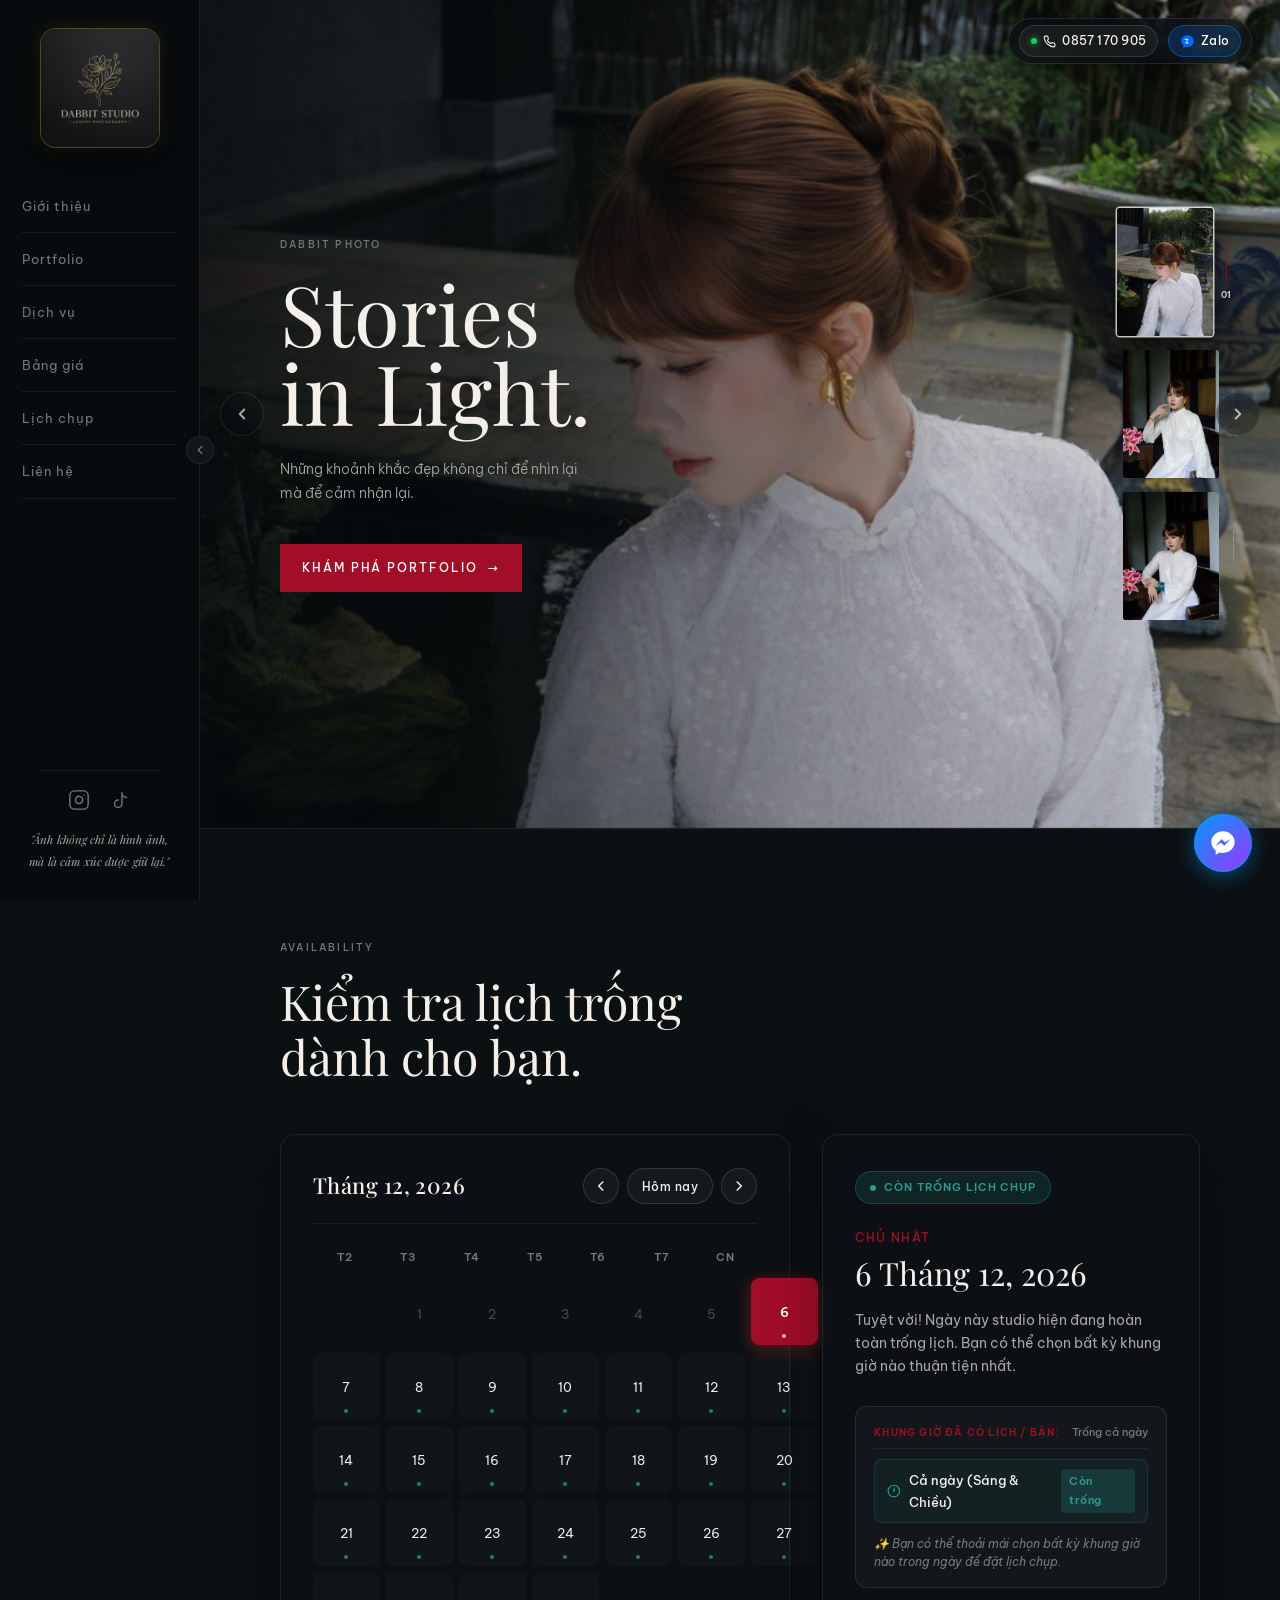
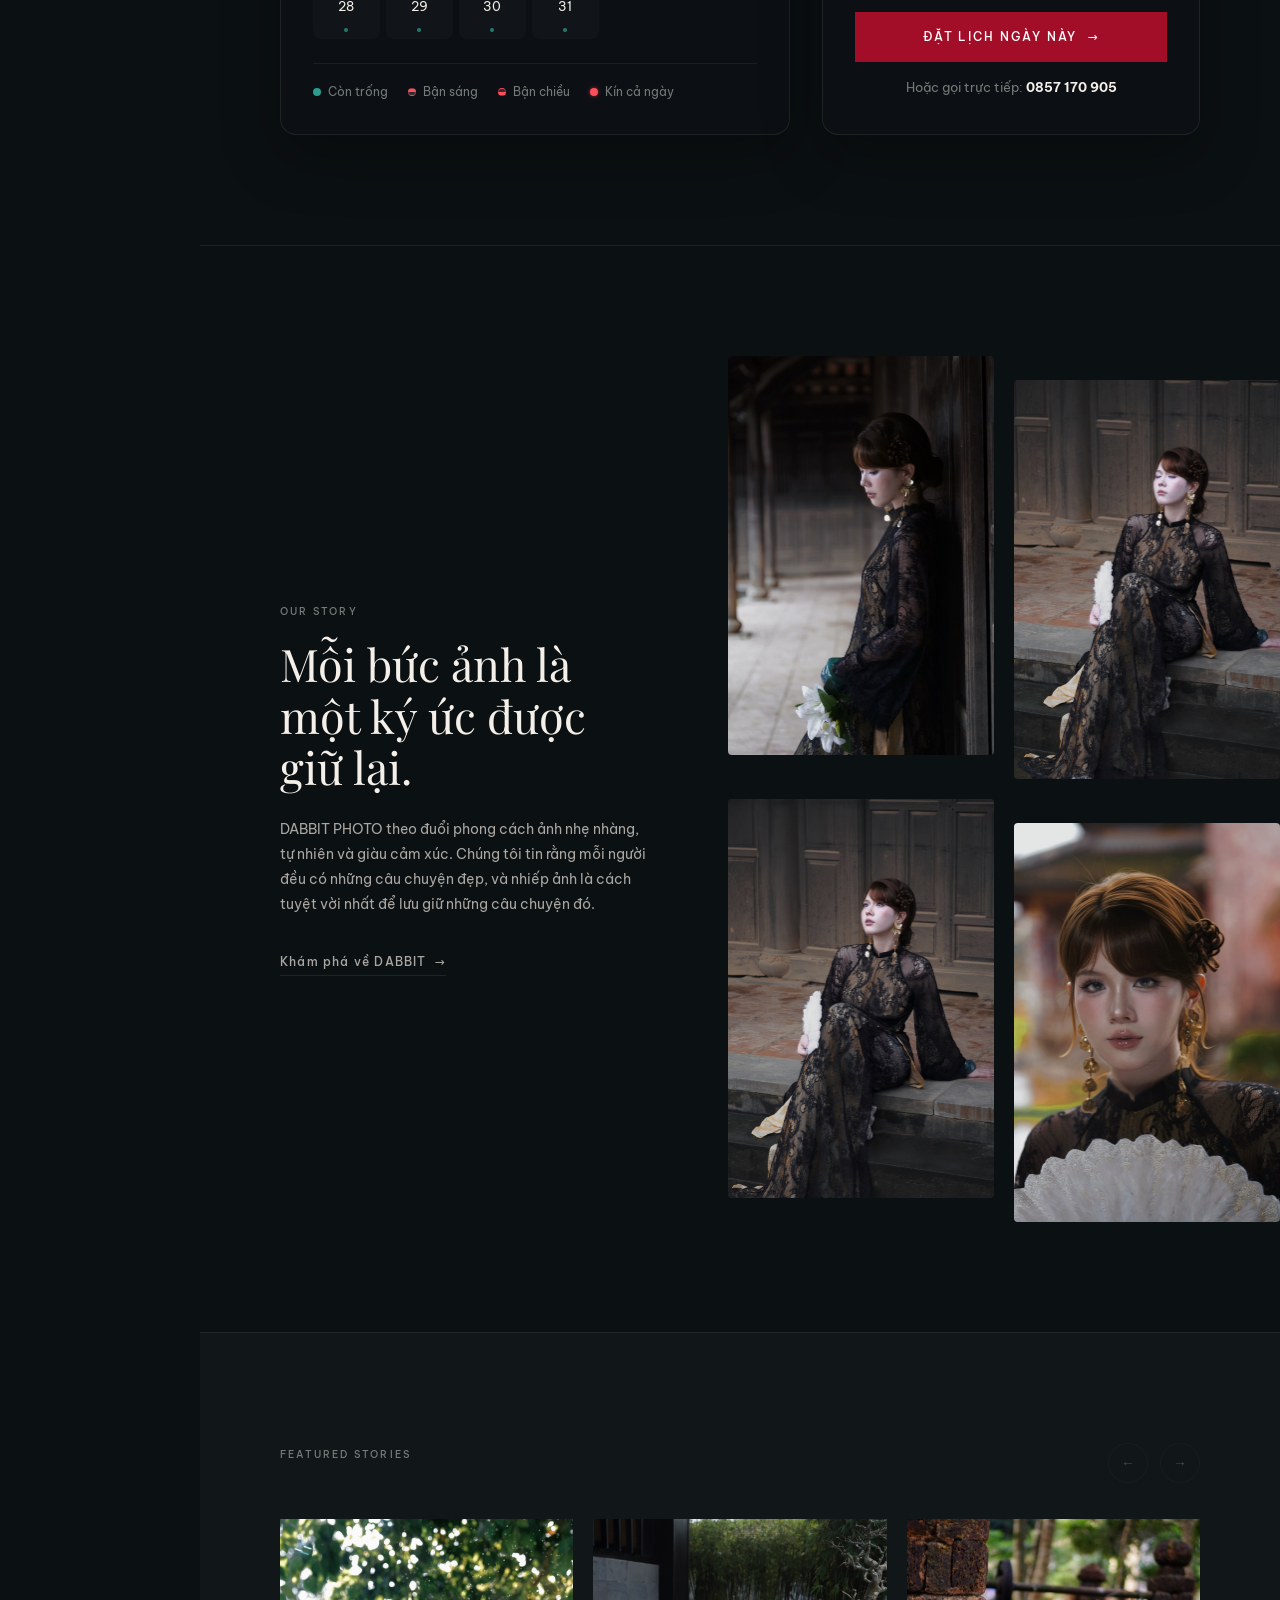
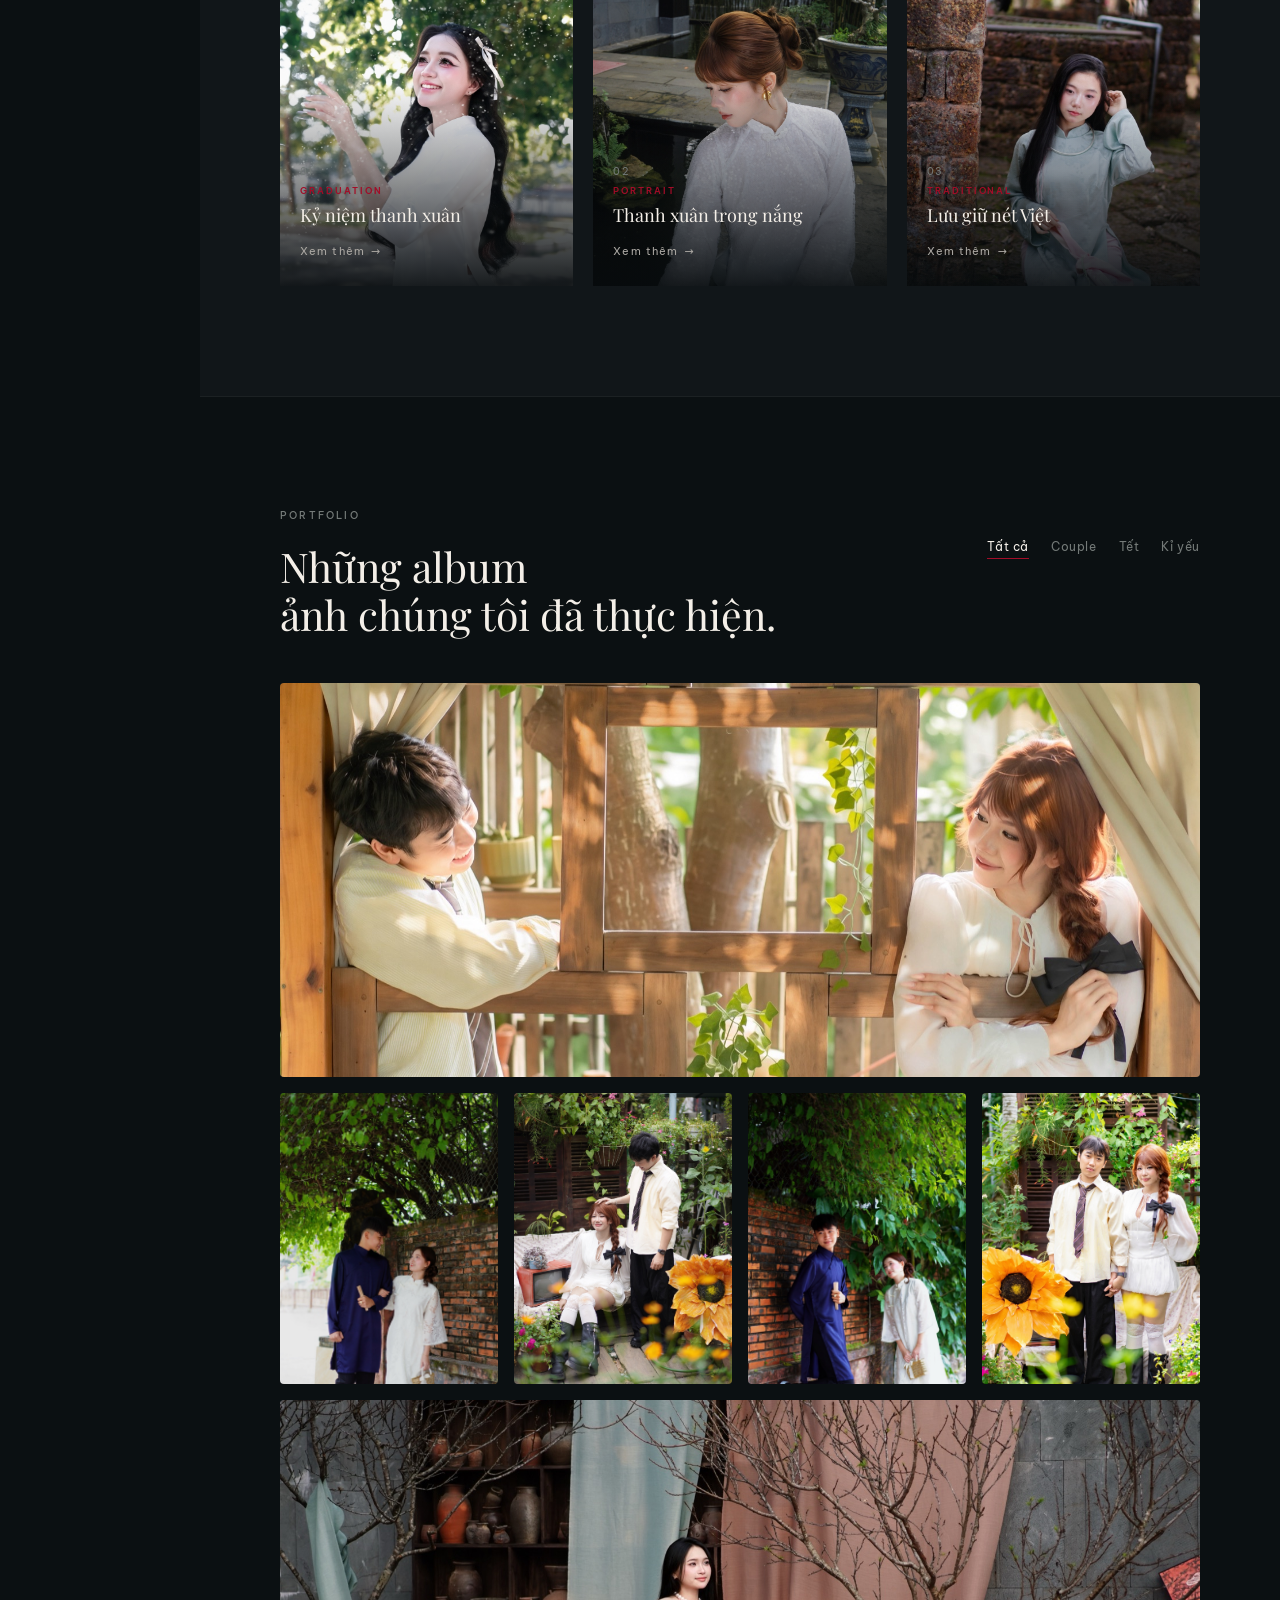
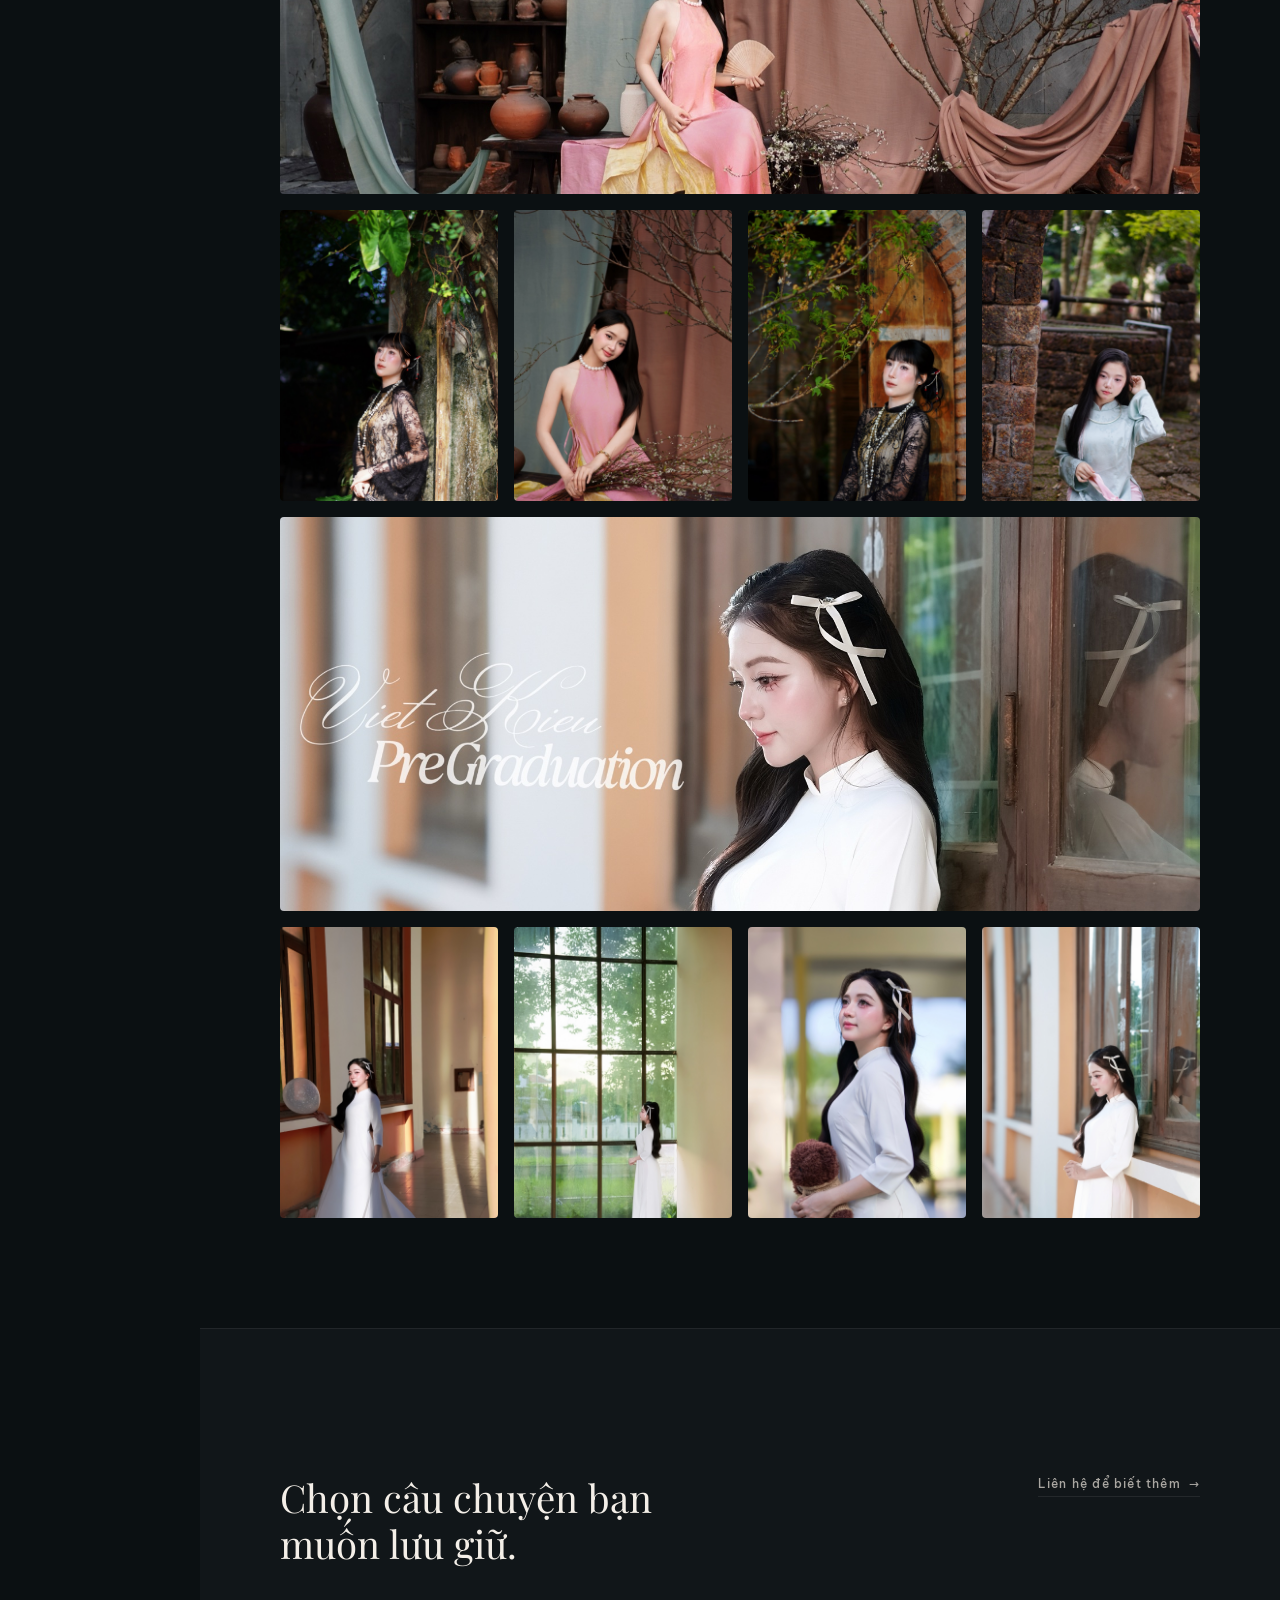
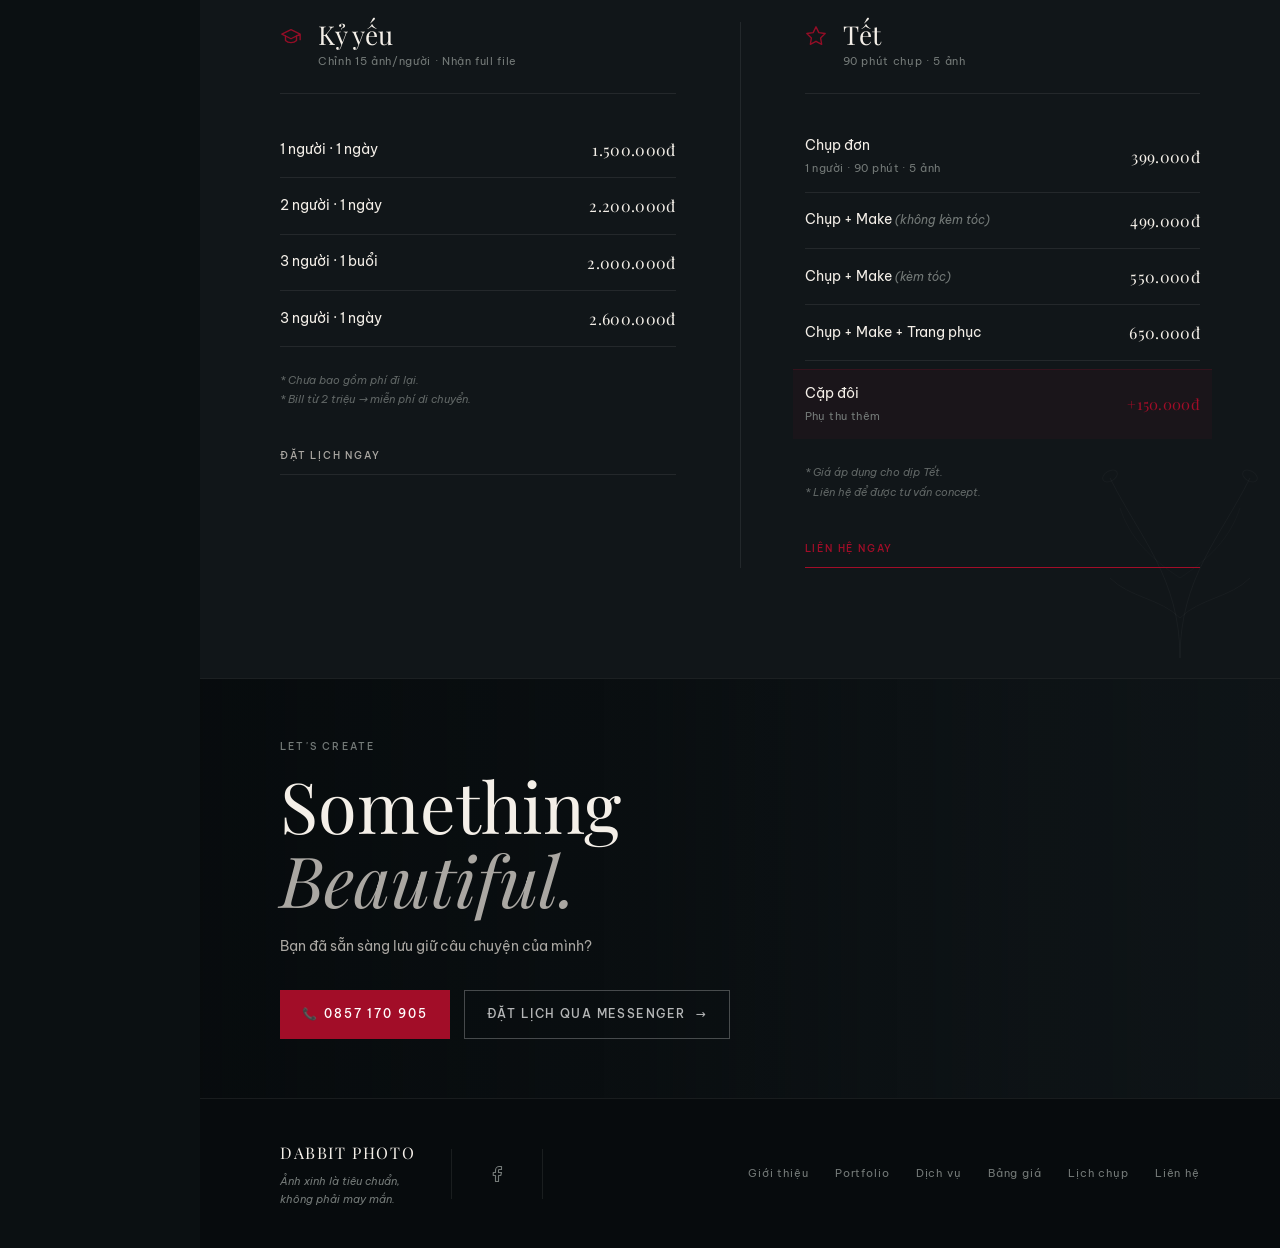
==== index.html @ b7f87961 "addd new" ====
<!DOCTYPE html>
<html lang="vi">
<head>
  <meta charset="UTF-8" />
  <meta name="viewport" content="width=device-width, initial-scale=1.0, maximum-scale=1.0, user-scalable=no" />
  <title>DABBIT PHOTO – Stories in Light</title>
  <meta name="description" content="DABBIT PHOTO – PHOTO nhiếp ảnh cao cấp chuyên chụp Couple, Tết và Kỉ yếu. Những khoảnh khắc đẹp không chỉ để nhìn lại mà để cảm nhận lại." />
  <link rel="preconnect" href="https://fonts.googleapis.com" />
  <link rel="preconnect" href="https://fonts.gstatic.com" crossorigin />
  <link href="https://fonts.googleapis.com/css2?family=Playfair+Display:ital,wght@0,400;0,500;0,600;1,400&family=Be+Vietnam+Pro:wght@300;400;500;600&display=swap" rel="stylesheet" />
  <link rel="stylesheet" href="style.css" />
</head>
<body>

  <!-- ═══════════════════════════════════════
       SIDEBAR (Desktop)
  ═══════════════════════════════════════ -->
  <aside class="sidebar" id="sidebar" aria-label="Navigation sidebar">

    <div class="sidebar-logo">
      <a href="#" class="logo-box" aria-label="DABBIT PHOTO logo">
        <img src="assets/logo-flower.jpg" alt="DABBIT PHOTO Logo" class="logo-img" />
      </a>
    </div>

    <nav class="sidebar-nav" aria-label="Main navigation">
      <ul>
        <li><a href="#story" class="nav-link" data-section="story">Giới thiệu</a></li>
        <li><a href="#portfolio" class="nav-link" data-section="portfolio">Portfolio</a></li>
        <li><a href="#pricing" class="nav-link" data-section="pricing">Dịch vụ</a></li>
        <li><a href="#pricing" class="nav-link">Bảng giá</a></li>
        <li><a href="#availability" class="nav-link" data-section="availability">Lịch chụp</a></li>
        <li><a href="#footer" class="nav-link" data-section="footer">Liên hệ</a></li>
      </ul>
    </nav>

    <div class="sidebar-divider"></div>

    <div class="sidebar-socials">
      <a href="#" class="social-link" aria-label="Instagram" target="_blank" rel="noopener">
        <svg width="22" height="22" viewBox="0 0 24 24" fill="none" stroke="currentColor" stroke-width="1.5" stroke-linecap="round" stroke-linejoin="round"><rect x="2" y="2" width="20" height="20" rx="5" ry="5"/><path d="M16 11.37A4 4 0 1 1 12.63 8 4 4 0 0 1 16 11.37z"/><line x1="17.5" y1="6.5" x2="17.51" y2="6.5"/></svg>
      </a>
      <a href="#" class="social-link" aria-label="TikTok" target="_blank" rel="noopener">
        <svg width="22" height="22" viewBox="0 0 24 24" fill="none" stroke="currentColor" stroke-width="1.5" stroke-linecap="round" stroke-linejoin="round"><path d="M9 12a4 4 0 1 0 4 4V4a5 5 0 0 0 5 5"/></svg>
      </a>
    </div>

    <p class="sidebar-quote sidebar-collapsible" aria-label="PHOTO tagline">
      "Ảnh không chỉ là hình ảnh,<br>mà là cảm xúc được giữ lại."
    </p>

  </aside>

  <!-- Toggle button – ngoài aside để không bị overflow:hidden cắt -->
  <button class="sidebar-toggle" id="sidebar-toggle-btn" aria-label="Thu gọn thanh menu" aria-expanded="true">
    <svg width="14" height="14" viewBox="0 0 24 24" fill="none" stroke="currentColor" stroke-width="2" stroke-linecap="round" stroke-linejoin="round"><polyline points="15 18 9 12 15 6"/></svg>
  </button>

  <!-- ═══════════════════════════════════════
       DESKTOP TOP-RIGHT CONTACT CAPSULE
  ═══════════════════════════════════════ -->
  <aside class="desktop-top-contact" aria-label="Liên hệ nhanh">
    <a href="tel:0857170905" class="top-nav-btn top-nav-phone" title="Gọi hotline 0857 170 905" aria-label="Gọi hotline 0857 170 905">
      <span class="btn-live-dot" aria-hidden="true"></span>
      <svg class="contact-icon" width="13" height="13" viewBox="0 0 24 24" fill="none" stroke="currentColor" stroke-width="2" stroke-linecap="round" stroke-linejoin="round" aria-hidden="true">
        <path d="M22 16.92v3a2 2 0 0 1-2.18 2 19.79 19.79 0 0 1-8.63-3.07 19.5 19.5 0 0 1-6-6 19.79 19.79 0 0 1-3.07-8.67A2 2 0 0 1 4.11 2h3a2 2 0 0 1 2 1.72 12.84 12.84 0 0 0 .7 2.81 2 2 0 0 1-.45 2.11L8.09 9.91a16 16 0 0 0 6 6l1.27-1.27a2 2 0 0 1 2.11-.45 12.84 12.84 0 0 0 2.81.7A2 2 0 0 1 22 16.92z"/>
      </svg>
      <span class="top-nav-phone-num">0857 170 905</span>
    </a>
    <a href="https://zalo.me/0857170905" target="_blank" rel="noopener noreferrer" class="top-nav-btn top-nav-zalo" title="Chat Zalo 0857 170 905" aria-label="Chat Zalo">
      <svg class="contact-icon zalo-icon" width="15" height="15" viewBox="0 0 24 24" fill="none" aria-hidden="true">
        <path d="M12 2C6.477 2 2 5.92 2 10.755c0 2.766 1.455 5.234 3.737 6.815l-.97 3.32a.75.75 0 0 0 .942.923l3.87-1.425c.78.243 1.58.373 2.421.373 5.523 0 10-3.92 10-8.756C22 5.92 17.523 2 12 2z" fill="#0068FF"/>
        <path d="M8.2 8.5h4.6l-3.6 5.8h3.8" stroke="#ffffff" stroke-width="1.6" stroke-linecap="round" stroke-linejoin="round"/>
      </svg>
      <span>Zalo</span>
    </a>
  </aside>

  <!-- ═══════════════════════════════════════
       MOBILE NAVBAR
  ═══════════════════════════════════════ -->
  <header class="mobile-navbar" role="banner">
    <div class="mobile-nav-inner">
      <a href="#" class="mobile-logo" aria-label="DABBIT PHOTO">
        <span>DABBIT</span>
      </a>

      <!-- Góc phải trên cùng: Phone + Zalo + Menu -->
      <div class="mobile-nav-right">
        <div class="mobile-nav-contacts">
          <a href="tel:0857170905" class="top-nav-btn top-nav-phone" title="Gọi hotline 0857 170 905" aria-label="Gọi hotline 0857 170 905">
            <span class="btn-live-dot" aria-hidden="true"></span>
            <svg class="contact-icon" width="13" height="13" viewBox="0 0 24 24" fill="none" stroke="currentColor" stroke-width="2" stroke-linecap="round" stroke-linejoin="round" aria-hidden="true">
              <path d="M22 16.92v3a2 2 0 0 1-2.18 2 19.79 19.79 0 0 1-8.63-3.07 19.5 19.5 0 0 1-6-6 19.79 19.79 0 0 1-3.07-8.67A2 2 0 0 1 4.11 2h3a2 2 0 0 1 2 1.72 12.84 12.84 0 0 0 .7 2.81 2 2 0 0 1-.45 2.11L8.09 9.91a16 16 0 0 0 6 6l1.27-1.27a2 2 0 0 1 2.11-.45 12.84 12.84 0 0 0 2.81.7A2 2 0 0 1 22 16.92z"/>
            </svg>
            <span class="top-nav-phone-num">0857 170 905</span>
          </a>
          <a href="https://zalo.me/0857170905" target="_blank" rel="noopener noreferrer" class="top-nav-btn top-nav-zalo" title="Chat Zalo 0857 170 905" aria-label="Chat Zalo">
            <svg class="contact-icon zalo-icon" width="15" height="15" viewBox="0 0 24 24" fill="none" aria-hidden="true">
              <path d="M12 2C6.477 2 2 5.92 2 10.755c0 2.766 1.455 5.234 3.737 6.815l-.97 3.32a.75.75 0 0 0 .942.923l3.87-1.425c.78.243 1.58.373 2.421.373 5.523 0 10-3.92 10-8.756C22 5.92 17.523 2 12 2z" fill="#0068FF"/>
              <path d="M8.2 8.5h4.6l-3.6 5.8h3.8" stroke="#ffffff" stroke-width="1.6" stroke-linecap="round" stroke-linejoin="round"/>
            </svg>
            <span>Zalo</span>
          </a>
        </div>
        <button class="hamburger" id="hamburger-btn" aria-label="Open navigation menu" aria-expanded="false" aria-controls="mobile-menu">
          <span></span><span></span><span></span>
        </button>
      </div>
    </div>
  </header>

  <!-- Mobile Fullscreen Menu -->
  <div class="mobile-menu" id="mobile-menu" role="dialog" aria-modal="true" aria-label="Mobile navigation">
    <button class="mobile-menu-close" id="mobile-menu-close" aria-label="Close navigation menu">
      <svg width="20" height="20" viewBox="0 0 24 24" fill="none" stroke="currentColor" stroke-width="1.5"><line x1="18" y1="6" x2="6" y2="18"/><line x1="6" y1="6" x2="18" y2="18"/></svg>
    </button>
    <nav aria-label="Mobile navigation links">
      <ul>
        <li><a href="#story" class="mobile-nav-link">Giới thiệu</a></li>
        <li><a href="#portfolio" class="mobile-nav-link">Portfolio</a></li>
        <li><a href="#featured" class="mobile-nav-link">Dịch vụ</a></li>
        <li><a href="#pricing" class="mobile-nav-link">Bảng giá</a></li>
        <li><a href="#availability" class="mobile-nav-link">Lịch chụp</a></li>
        <li><a href="#footer" class="mobile-nav-link">Liên hệ</a></li>
      </ul>
    </nav>
    <div class="mobile-menu-footer-contact">
      <span class="mobile-menu-contact-label">HỖ TRỢ TRỰC TIẾP</span>
      <div class="mobile-menu-btns">
        <a href="tel:0857170905" class="top-nav-btn top-nav-phone" aria-label="Gọi hotline">
          <span class="btn-live-dot"></span>
          <svg width="14" height="14" viewBox="0 0 24 24" fill="none" stroke="currentColor" stroke-width="2" stroke-linecap="round" stroke-linejoin="round">
            <path d="M22 16.92v3a2 2 0 0 1-2.18 2 19.79 19.79 0 0 1-8.63-3.07 19.5 19.5 0 0 1-6-6 19.79 19.79 0 0 1-3.07-8.67A2 2 0 0 1 4.11 2h3a2 2 0 0 1 2 1.72 12.84 12.84 0 0 0 .7 2.81 2 2 0 0 1-.45 2.11L8.09 9.91a16 16 0 0 0 6 6l1.27-1.27a2 2 0 0 1 2.11-.45 12.84 12.84 0 0 0 2.81.7A2 2 0 0 1 22 16.92z"/>
          </svg>
          <span>0857 170 905</span>
        </a>
        <a href="https://zalo.me/0857170905" target="_blank" rel="noopener noreferrer" class="top-nav-btn top-nav-zalo" aria-label="Zalo">
          <svg class="contact-icon zalo-icon" width="15" height="15" viewBox="0 0 24 24" fill="none">
            <path d="M12 2C6.477 2 2 5.92 2 10.755c0 2.766 1.455 5.234 3.737 6.815l-.97 3.32a.75.75 0 0 0 .942.923l3.87-1.425c.78.243 1.58.373 2.421.373 5.523 0 10-3.92 10-8.756C22 5.92 17.523 2 12 2z" fill="#0068FF"/>
            <path d="M8.2 8.5h4.6l-3.6 5.8h3.8" stroke="#ffffff" stroke-width="1.6" stroke-linecap="round" stroke-linejoin="round"/>
          </svg>
          <span>Chat Zalo</span>
        </a>
      </div>
    </div>
  </div>

  <!-- ═══════════════════════════════════════
       ALBUM LIGHTBOX MODAL
  ═══════════════════════════════════════ -->
  <div class="album-modal" id="album-modal" role="dialog" aria-modal="true" aria-label="Album gallery">
    <div class="album-modal-backdrop" id="album-modal-backdrop"></div>
    <div class="album-modal-panel">
      <div class="album-modal-header">
        <div class="album-modal-title-wrap">
          <span class="album-modal-label">ALBUM</span>
          <h2 class="album-modal-title" id="album-modal-title">Tất cả</h2>
        </div>
        <div class="album-modal-header-actions" id="album-modal-header-actions">
          <span class="album-pc-counter" id="album-pc-counter">01 / 01</span>
          <div class="album-view-switcher" role="group" aria-label="Kiểu hiển thị">
            <button class="album-mode-btn active" id="album-mode-single" type="button" title="Xem từng ảnh" aria-label="Xem từng ảnh">
              <svg width="14" height="14" viewBox="0 0 24 24" fill="none" stroke="currentColor" stroke-width="2"><rect x="3" y="3" width="18" height="18" rx="2"/><circle cx="8.5" cy="8.5" r="1.5"/><polyline points="21 15 16 10 5 21"/></svg>
              <span>Từng ảnh</span>
            </button>
            <button class="album-mode-btn" id="album-mode-list" type="button" title="Xem danh sách" aria-label="Xem danh sách">
              <svg width="14" height="14" viewBox="0 0 24 24" fill="none" stroke="currentColor" stroke-width="2"><line x1="8" y1="6" x2="21" y2="6"/><line x1="8" y1="12" x2="21" y2="12"/><line x1="8" y1="18" x2="21" y2="18"/><line x1="3" y1="6" x2="3.01" y2="6"/><line x1="3" y1="12" x2="3.01" y2="12"/><line x1="3" y1="18" x2="3.01" y2="18"/></svg>
              <span>Danh sách</span>
            </button>
          </div>
        </div>
        <button class="album-modal-close" id="album-modal-close" aria-label="Đóng album">
          <svg width="20" height="20" viewBox="0 0 24 24" fill="none" stroke="currentColor" stroke-width="1.5"><line x1="18" y1="6" x2="6" y2="18"/><line x1="6" y1="6" x2="18" y2="18"/></svg>
        </button>
      </div>

      <!-- PC Single Image Stage (dạng từng hình ảnh) -->
      <div class="album-pc-single-view" id="album-pc-single-view">
        <div class="album-pc-stage">
          <button class="album-pc-arrow album-pc-prev" id="album-pc-prev" type="button" aria-label="Ảnh trước">
            <svg width="22" height="22" viewBox="0 0 24 24" fill="none" stroke="currentColor" stroke-width="2"><polyline points="15 18 9 12 15 6"/></svg>
          </button>
          <div class="album-pc-img-wrap" id="album-pc-img-wrap">
            <img class="album-pc-img" id="album-pc-img" src="" alt="Album photo" />
          </div>
          <button class="album-pc-arrow album-pc-next" id="album-pc-next" type="button" aria-label="Ảnh sau">
            <svg width="22" height="22" viewBox="0 0 24 24" fill="none" stroke="currentColor" stroke-width="2"><polyline points="9 18 15 12 9 6"/></svg>
          </button>
        </div>
        <!-- Bottom thumbnail strip -->
        <div class="album-pc-thumbs-wrap">
          <div class="album-pc-thumbs" id="album-pc-thumbs" role="tablist" aria-label="Danh sách ảnh thu nhỏ"></div>
        </div>
      </div>

      <div class="album-modal-grid" id="album-modal-grid"></div>
    </div>
    <!-- Full-size viewer -->
    <div class="album-viewer" id="album-viewer">
      <button class="album-viewer-close" id="album-viewer-close" aria-label="Đóng ảnh">
        <svg width="20" height="20" viewBox="0 0 24 24" fill="none" stroke="currentColor" stroke-width="1.5"><line x1="18" y1="6" x2="6" y2="18"/><line x1="6" y1="6" x2="18" y2="18"/></svg>
      </button>
      <button class="album-viewer-prev" id="album-viewer-prev" aria-label="Ảnh trước">←</button>
      <img class="album-viewer-img" id="album-viewer-img" src="" alt="" />
      <button class="album-viewer-next" id="album-viewer-next" aria-label="Ảnh sau">→</button>
      <div class="album-viewer-counter" id="album-viewer-counter">1 / 1</div>
    </div>
  </div>

  <!-- ═══════════════════════════════════════
       FEATURED STORY FULL-SCREEN GALLERY
  ═══════════════════════════════════════ -->
  <div class="story-gallery-modal" id="story-gallery-modal" role="dialog" aria-modal="true" aria-label="Featured story gallery">
    <div class="story-gallery-backdrop" id="story-gallery-backdrop"></div>
    <div class="story-gallery-wrapper">
      
      <!-- Top Bar / Header -->
      <div class="story-gallery-header">
        <div class="story-gallery-info">
          <span class="story-gallery-tag" id="story-gallery-tag">PORTRAIT</span>
          <h3 class="story-gallery-title" id="story-gallery-title">Thanh xuân trong nắng</h3>
        </div>
        <div class="story-gallery-top-right">
          <div class="story-gallery-counter" id="story-gallery-counter">01 / 08</div>
          <button class="story-gallery-close" id="story-gallery-close" aria-label="Đóng thư viện">
            <svg width="20" height="20" viewBox="0 0 24 24" fill="none" stroke="currentColor" stroke-width="1.5">
              <line x1="18" y1="6" x2="6" y2="18"></line>
              <line x1="6" y1="6" x2="18" y2="18"></line>
            </svg>
          </button>
        </div>
      </div>

      <!-- Center Stage with One Large Image -->
      <div class="story-gallery-stage" id="story-gallery-stage">
        <button class="story-gallery-arrow story-gallery-prev" id="story-gallery-prev" aria-label="Ảnh trước">
          <svg width="22" height="22" viewBox="0 0 24 24" fill="none" stroke="currentColor" stroke-width="2">
            <polyline points="15 18 9 12 15 6"></polyline>
          </svg>
        </button>

        <div class="story-gallery-img-container" id="story-gallery-img-container">
          <img class="story-gallery-img" id="story-gallery-img" src="" alt="" />
        </div>

        <button class="story-gallery-arrow story-gallery-next" id="story-gallery-next" aria-label="Ảnh sau">
          <svg width="22" height="22" viewBox="0 0 24 24" fill="none" stroke="currentColor" stroke-width="2">
            <polyline points="9 18 15 12 9 6"></polyline>
          </svg>
        </button>
      </div>

      <!-- Bottom Hint / Controls Bar -->
      <div class="story-gallery-footer">
        <span class="story-gallery-hint">Vuốt sang trái / phải trên điện thoại hoặc dùng phím ← → để chuyển ảnh</span>
      </div>

    </div>
  </div>

  <!-- ═══════════════════════════════════════
       MAIN CONTENT
  ═══════════════════════════════════════ -->
  <main class="main-content" id="main-content">

    <!-- ─── HERO ─────────────────────────── -->
    <section class="hero" id="hero" aria-label="Hero section">

      <!-- Background image slot (multi-slide for swipe & transitions) -->
      <div class="hero-image-slot" id="hero-image-slot" role="region" aria-label="Hero background slider">
        <div class="hero-slide active" data-index="0">
          <img src="anh/couple/optimized/IMG_1365.JPG" alt="DABBIT PHOTO photography - Áo dài nghệ thuật" class="hero-img" id="hero-bg-img" loading="eager" />
        </div>
        <div class="hero-slide" data-index="1">
          <img src="anh/couple/optimized/IMG_1366.JPG" alt="DABBIT PHOTO photography - Khoảnh khắc đôi" class="hero-img" loading="lazy" />
        </div>
        <div class="hero-slide" data-index="2">
          <img src="anh/couple/optimized/IMG_1372.jpeg" alt="DABBIT PHOTO photography - Kỷ niệm thanh xuân" class="hero-img" loading="lazy" />
        </div>
      </div>

      <!-- Gradient overlay -->
      <div class="hero-overlay" aria-hidden="true"></div>

      <!-- Hero content -->
      <div class="hero-content">
        <p class="section-label hero-label reveal">DABBIT PHOTO</p>
        <h1 class="hero-title reveal">
          Stories<br>
          in Light.
        </h1>
        <p class="hero-subtitle reveal">
          Những khoảnh khắc đẹp không chỉ để nhìn lại<br class="br-desktop" />
          mà để cảm nhận lại.
        </p>
        <a href="#portfolio" class="btn-primary reveal" aria-label="Explore portfolio">
          KHÁM PHÁ PORTFOLIO <span class="btn-arrow">→</span>
        </a>
      </div>

      <!-- Hero navigation arrows -->
      <button class="hero-nav-arrow hero-nav-prev" id="hero-nav-prev" aria-label="Ảnh trước">
        <svg width="18" height="18" viewBox="0 0 24 24" fill="none" stroke="currentColor" stroke-width="2.5" stroke-linecap="round" stroke-linejoin="round">
          <polyline points="15 18 9 12 15 6"></polyline>
        </svg>
      </button>
      <button class="hero-nav-arrow hero-nav-next" id="hero-nav-next" aria-label="Ảnh kế tiếp">
        <svg width="18" height="18" viewBox="0 0 24 24" fill="none" stroke="currentColor" stroke-width="2.5" stroke-linecap="round" stroke-linejoin="round">
          <polyline points="9 18 15 12 9 6"></polyline>
        </svg>
      </button>

      <!-- Right thumbnail gallery (Desktop) -->
      <div class="hero-thumbs" aria-label="Hero gallery thumbnails">
        <div class="hero-thumb-item reveal active" data-src="anh/couple/optimized/IMG_1365.JPG" tabindex="0" role="button" aria-label="Chọn ảnh 01">
          <div class="thumb-slot" role="img" aria-label="Hero thumbnail 1">
            <img src="anh/couple/optimized/IMG_1365.JPG" alt="Couple photography sample 1" loading="eager" />
            <div class="thumb-placeholder-label">IMAGE</div>
          </div>
          <div class="thumb-meta">
            <span class="thumb-line" aria-hidden="true"></span>
            <span class="thumb-num">01</span>
          </div>
        </div>
        <div class="hero-thumb-item reveal" data-src="anh/couple/optimized/IMG_1366.JPG" tabindex="0" role="button" aria-label="Chọn ảnh 02">
          <div class="thumb-slot" role="img" aria-label="Hero thumbnail 2">
            <img src="anh/couple/optimized/IMG_1366.JPG" alt="Couple photography sample 2" loading="lazy" />
            <div class="thumb-placeholder-label">IMAGE</div>
          </div>
          <div class="thumb-meta">
            <span class="thumb-line" aria-hidden="true"></span>
            <span class="thumb-num">02</span>
          </div>
        </div>
        <div class="hero-thumb-item reveal" data-src="anh/couple/optimized/IMG_1372.jpeg" tabindex="0" role="button" aria-label="Chọn ảnh 03">
          <div class="thumb-slot" role="img" aria-label="Hero thumbnail 3">
            <img src="anh/couple/optimized/IMG_1372.jpeg" alt="Couple photography sample 3" loading="lazy" />
            <div class="thumb-placeholder-label">IMAGE</div>
          </div>
          <div class="thumb-meta">
            <span class="thumb-line" aria-hidden="true"></span>
            <span class="thumb-num">03</span>
          </div>
        </div>
      </div>

    </section><!-- /hero -->

    <!-- ─── AVAILABILITY / CALENDAR ──────────── -->
    <section class="availability" id="availability" aria-label="Lịch trống DABBIT PHOTO">
      <div class="section-inner">
        <div class="availability-header">
          <div class="availability-header-left">
            <p class="section-label reveal">AVAILABILITY</p>
            <h2 class="availability-title reveal">
              Kiểm tra lịch trống<br>
              dành cho bạn.
            </h2>
          </div>
        </div>

        <div class="availability-grid reveal">
          <!-- Left: Calendar Card -->
          <div class="cal-card">
            <div class="cal-header">
              <div class="cal-month-title" id="cal-month-title">Tháng 10, 2026</div>
              <div class="cal-nav">
                <button class="cal-nav-btn" id="cal-prev" type="button" aria-label="Tháng trước">
                  <svg width="18" height="18" viewBox="0 0 24 24" fill="none" stroke="currentColor" stroke-width="2"><polyline points="15 18 9 12 15 6"/></svg>
                </button>
                <button class="cal-nav-btn cal-today-btn" id="cal-today-btn" type="button" aria-label="Hôm nay">Hôm nay</button>
                <button class="cal-nav-btn" id="cal-next" type="button" aria-label="Tháng sau">
                  <svg width="18" height="18" viewBox="0 0 24 24" fill="none" stroke="currentColor" stroke-width="2"><polyline points="9 18 15 12 9 6"/></svg>
                </button>
              </div>
            </div>

            <!-- Days of Week -->
            <div class="cal-weekdays">
              <span>T2</span><span>T3</span><span>T4</span><span>T5</span><span>T6</span><span>T7</span><span>CN</span>
            </div>

            <!-- Days Grid -->
            <div class="cal-days" id="cal-days"></div>

            <!-- Legend -->
            <div class="cal-legend">
              <div class="cal-legend-item">
                <span class="cal-dot cal-dot--available"></span>
                <span>Còn trống</span>
              </div>
              <div class="cal-legend-item">
                <span class="cal-dot cal-dot--morning"></span>
                <span>Bận sáng</span>
              </div>
              <div class="cal-legend-item">
                <span class="cal-dot cal-dot--afternoon"></span>
                <span>Bận chiều</span>
              </div>
              <div class="cal-legend-item">
                <span class="cal-dot cal-dot--full"></span>
                <span>Kín cả ngày</span>
              </div>
            </div>
          </div>

          <!-- Right: Date Status & Action Panel -->
          <div class="cal-info-card">
            <div class="cal-info-badge" id="cal-info-badge">
              <span class="cal-info-badge-dot"></span>
              <span id="cal-info-status">Đang tải lịch...</span>
            </div>

            <div class="cal-info-date">
              <span class="cal-info-dayname" id="cal-info-dayname">Thứ Bảy</span>
              <h3 class="cal-info-datestr" id="cal-info-datestr">17 Tháng 10, 2026</h3>
            </div>

            <div class="cal-info-desc" id="cal-info-desc">
              Vui lòng chọn một ngày trên lịch để xem tình trạng nhận lịch chụp.
            </div>

            <!-- Khung giờ bận / Lịch trình trong ngày -->
            <div class="cal-slots-card" id="cal-slots-card">
              <div class="cal-slots-header">
                <span class="cal-slots-label">KHUNG GIỜ ĐÃ CÓ LỊCH / BẬN:</span>
                <span class="cal-slots-count" id="cal-slots-count">0 ca bận</span>
              </div>
              <div class="cal-slots-list" id="cal-slots-list">
                <!-- Danh sách khung giờ render qua JS -->
              </div>
            </div>

            <div class="cal-info-actions">
              <a href="https://m.me/thoriuoi17951035" target="_blank" rel="noopener" class="btn-primary cal-book-btn" id="cal-book-btn">
                <span>ĐẶT LỊCH NGÀY NÀY</span>
                <span class="btn-arrow">→</span>
              </a>
              <a href="tel:0857170905" class="cal-call-link">
                <span>Hoặc gọi trực tiếp: <strong>0857 170 905</strong></span>
              </a>
            </div>
          </div>
        </div>

      </div>
    </section><!-- /availability -->

    <!-- ─── OUR STORY ─────────────────────── -->
    <section class="story" id="story" aria-label="Our story section">
      <div class="section-inner story-grid">

        <!-- Left: Text -->
        <div class="story-text">
          <p class="section-label reveal">OUR STORY</p>
          <h2 class="story-title reveal">
            Mỗi bức ảnh là<br>
            một ký ức được giữ lại.
          </h2>
          <p class="story-body reveal">
            DABBIT PHOTO theo đuổi phong cách ảnh nhẹ nhàng,
            tự nhiên và giàu cảm xúc. Chúng tôi tin rằng mỗi người
            đều có những câu chuyện đẹp, và nhiếp ảnh là cách
            tuyệt vời nhất để lưu giữ những câu chuyện đó.
          </p>
          <a href="#footer" class="text-link reveal" aria-label="Learn more about DABBIT PHOTO">
            Khám phá về DABBIT <span class="btn-arrow">→</span>
          </a>
        </div>

        <!-- Right: Images (4 portrait photos in 2x2 layout, preserving exact 2:3 ratio) -->
        <div class="story-visuals">
          <div class="story-img-item reveal" role="img" aria-label="DABBIT PHOTO story photo 1">
            <img src="anh/optimized/IMG_1254.JPG" alt="DABBIT PHOTO photography story 1" loading="lazy" />
            <div class="img-placeholder-label">IMAGE</div>
          </div>
          <div class="story-img-item reveal" role="img" aria-label="DABBIT PHOTO story photo 2">
            <img src="anh/optimized/IMG_1258.JPG" alt="DABBIT PHOTO photography story 2" loading="lazy" />
            <div class="img-placeholder-label">IMAGE</div>
          </div>
          <div class="story-img-item reveal" role="img" aria-label="DABBIT PHOTO story photo 3">
            <img src="anh/optimized/IMG_1259.JPG" alt="DABBIT PHOTO photography story 3" loading="lazy" />
            <div class="img-placeholder-label">IMAGE</div>
          </div>
          <div class="story-img-item reveal" role="img" aria-label="DABBIT PHOTO story photo 4">
            <img src="anh/optimized/IMG_1347.JPG" alt="DABBIT PHOTO photography story 4" loading="lazy" />
            <div class="img-placeholder-label">IMAGE</div>
          </div>
        </div>

      </div>
    </section><!-- /story -->

    <!-- ─── FEATURED STORIES ──────────────── -->
    <section class="featured" id="featured" aria-label="Featured stories section">
      <div class="section-inner">

        <div class="featured-header">
          <p class="section-label reveal">FEATURED STORIES</p>
          <div class="featured-nav" aria-label="Featured stories navigation">
            <button class="feat-nav-btn" id="feat-prev" aria-label="Previous featured story">←</button>
            <button class="feat-nav-btn" id="feat-next" aria-label="Next featured story">→</button>
          </div>
        </div>

        <div class="featured-track-wrap">
          <div class="featured-track" id="featured-track">

            <article class="feat-card reveal" aria-label="Featured story 1: Graduation" data-story="ki-yeu-new" data-cat="GRADUATION" data-num="01" data-title="Kỷ niệm thanh xuân">
              <div class="feat-img-slot" role="img" aria-label="Graduation photography featured">
                <img src="anh/ki yeuuu new/optimized/IMG_5564.JPG" alt="Graduation – Kỷ niệm thanh xuân" loading="lazy" />
                <div class="img-placeholder-label">IMAGE</div>
              </div>
              <div class="feat-card-overlay" aria-hidden="true"></div>
              <div class="feat-card-content">
                <span class="feat-num">01</span>
                <span class="feat-category">GRADUATION</span>
                <h3 class="feat-title">Kỷ niệm thanh xuân</h3>
                <a href="#" class="feat-link" data-story="ki-yeu-new" aria-label="View Graduation story">Xem thêm <span class="btn-arrow">→</span></a>
              </div>
            </article>

            <article class="feat-card reveal" aria-label="Featured story 2: Portrait" data-story="couple" data-cat="PORTRAIT" data-num="02" data-title="Thanh xuân trong nắng">
              <div class="feat-img-slot" role="img" aria-label="Portrait photography featured">
                <img src="anh/couple/optimized/IMG_1365.JPG" alt="Portrait – Thanh xuân trong nắng" loading="lazy" />
                <div class="img-placeholder-label">IMAGE</div>
              </div>
              <div class="feat-card-overlay" aria-hidden="true"></div>
              <div class="feat-card-content">
                <span class="feat-num">02</span>
                <span class="feat-category">PORTRAIT</span>
                <h3 class="feat-title">Thanh xuân trong nắng</h3>
                <a href="#" class="feat-link" data-story="couple" aria-label="View Portrait story">Xem thêm <span class="btn-arrow">→</span></a>
              </div>
            </article>

            <article class="feat-card reveal" aria-label="Featured story 3: Traditional" data-story="tet" data-cat="TRADITIONAL" data-num="03" data-title="Lưu giữ nét Việt">
              <div class="feat-img-slot" role="img" aria-label="Traditional photography featured">
                <img src="anh/tet/optimized/DSC09271.JPEG" alt="Traditional – Lưu giữ nét Việt" loading="lazy" />
                <div class="img-placeholder-label">IMAGE</div>
              </div>
              <div class="feat-card-overlay" aria-hidden="true"></div>
              <div class="feat-card-content">
                <span class="feat-num">03</span>
                <span class="feat-category">TRADITIONAL</span>
                <h3 class="feat-title">Lưu giữ nét Việt</h3>
                <a href="#" class="feat-link" data-story="tet" aria-label="View Traditional story">Xem thêm <span class="btn-arrow">→</span></a>
              </div>
            </article>

          </div>
        </div>

      </div>
    </section><!-- /featured -->

    <!-- ─── PORTFOLIO ─────────────────────── -->
    <section class="portfolio" id="portfolio" aria-label="Portfolio section">
      <div class="section-inner">

        <div class="portfolio-header">
          <div class="portfolio-header-left">
            <p class="section-label reveal">PORTFOLIO</p>
            <h2 class="portfolio-title reveal">
              Những album<br>
              ảnh chúng tôi đã thực hiện.
            </h2>
          </div>
          <div class="portfolio-header-right">
            <nav class="portfolio-filters" aria-label="Portfolio filters" role="navigation">
              <button class="filter-btn active" data-filter="all" aria-pressed="true">Tất cả</button>
              <button class="filter-btn" data-filter="couple" aria-pressed="false">Couple</button>
              <button class="filter-btn" data-filter="tet" aria-pressed="false">Tết</button>
              <button class="filter-btn" data-filter="ki-yeu" aria-pressed="false">Kỉ yếu</button>
            </nav>
          </div>
        </div>

        <!-- Editorial Masonry Grid -->
        <div class="portfolio-grid" id="portfolio-grid" aria-label="Portfolio photography grid">

          <!-- ═══ COUPLE (Ngang trước, Dọc sau) ═══ -->
          <div class="port-item port-wide reveal" data-category="couple" role="img" aria-label="Couple wide photography">
            <img src="anh/couple/optimized/IMG_5018.JPG" alt="Couple photography" loading="lazy" />
            <div class="port-overlay" aria-hidden="true">
              <span class="port-category-label">Couple</span>
              <span class="port-arrow" aria-hidden="true">↗</span>
            </div>
          </div>

          <div class="port-item port-portrait reveal" data-category="couple" role="img" aria-label="Couple photography 1">
            <img src="anh/couple/optimized/IMG_3024.JPG" alt="Couple photography" loading="lazy" />
            <div class="port-overlay" aria-hidden="true">
              <span class="port-category-label">Couple</span>
              <span class="port-arrow" aria-hidden="true">↗</span>
            </div>
          </div>

          <div class="port-item port-portrait reveal" data-category="couple" role="img" aria-label="Couple photography 2">
            <img src="anh/couple/optimized/IMG_4968.JPG" alt="Couple photography" loading="lazy" />
            <div class="port-overlay" aria-hidden="true">
              <span class="port-category-label">Couple</span>
              <span class="port-arrow" aria-hidden="true">↗</span>
            </div>
          </div>

          <div class="port-item port-portrait port-desktop-only reveal" data-category="couple" role="img" aria-label="Couple photography 3">
            <img src="anh/couple/optimized/IMG_3026.JPG" alt="Couple photography" loading="lazy" />
            <div class="port-overlay" aria-hidden="true">
              <span class="port-category-label">Couple</span>
              <span class="port-arrow" aria-hidden="true">↗</span>
            </div>
          </div>

          <div class="port-item port-portrait port-desktop-only reveal" data-category="couple" role="img" aria-label="Couple photography 4">
            <img src="anh/couple/optimized/IMG_5020.JPG" alt="Couple photography" loading="lazy" />
            <div class="port-overlay" aria-hidden="true">
              <span class="port-category-label">Couple</span>
              <span class="port-arrow" aria-hidden="true">↗</span>
            </div>
          </div>

          <!-- ═══ TẾT (Ngang trước, Dọc sau) ═══ -->
          <div class="port-item port-wide reveal" data-category="tet" role="img" aria-label="Tết landscape photography">
            <img src="anh/tet/optimized/IMG_2867.jpeg" alt="Tết photography" loading="lazy" />
            <div class="port-overlay" aria-hidden="true">
              <span class="port-arrow" aria-hidden="true">↗</span>
            </div>
          </div>

          <div class="port-item port-portrait reveal" data-category="tet" role="img" aria-label="Tết photography 1">
            <img src="anh/tet/optimized/IMG_2905.JPG" alt="Tết photography" loading="lazy" />
            <div class="port-overlay" aria-hidden="true">
              <span class="port-category-label">Tết</span>
              <span class="port-arrow" aria-hidden="true">↗</span>
            </div>
          </div>

          <div class="port-item port-portrait reveal" data-category="tet" role="img" aria-label="Tết photography 2">
            <img src="anh/tet/optimized/IMG_2868.jpeg" alt="Tết photography" loading="lazy" />
            <div class="port-overlay" aria-hidden="true">
              <span class="port-category-label">Tết</span>
              <span class="port-arrow" aria-hidden="true">↗</span>
            </div>
          </div>

          <div class="port-item port-portrait port-desktop-only reveal" data-category="tet" role="img" aria-label="Tết photography 3">
            <img src="anh/tet/optimized/IMG_2906.JPG" alt="Tết photography" loading="lazy" />
            <div class="port-overlay" aria-hidden="true">
              <span class="port-category-label">Tết</span>
              <span class="port-arrow" aria-hidden="true">↗</span>
            </div>
          </div>

          <div class="port-item port-portrait port-desktop-only reveal" data-category="tet" role="img" aria-label="Tết photography 4">
            <img src="anh/tet/optimized/DSC09271.JPEG" alt="Tết photography" loading="lazy" />
            <div class="port-overlay" aria-hidden="true">
              <span class="port-category-label">Tết</span>
              <span class="port-arrow" aria-hidden="true">↗</span>
            </div>
          </div>

          <!-- ═══ KỈ YẾU (Ngang trước, Dọc sau) ═══ -->
          <div class="port-item port-wide reveal" data-category="ki-yeu" role="img" aria-label="Kỉ yếu wide photography">
            <img src="anh/ki yeuuu new/optimized/IMG_5562.JPG" alt="Kỉ yếu photography" loading="lazy" />
            <div class="port-overlay" aria-hidden="true">
              <span class="port-category-label">Kỉ yếu</span>
              <span class="port-arrow" aria-hidden="true">↗</span>
            </div>
          </div>

          <div class="port-item port-portrait reveal" data-category="ki-yeu" role="img" aria-label="Kỉ yếu photography 1">
            <img src="anh/ki yeuuu new/optimized/IMG_5570.JPG" alt="Kỉ yếu photography" loading="lazy" />
            <div class="port-overlay" aria-hidden="true">
              <span class="port-category-label">Kỉ yếu</span>
              <span class="port-arrow" aria-hidden="true">↗</span>
            </div>
          </div>

          <div class="port-item port-portrait reveal" data-category="ki-yeu" role="img" aria-label="Kỉ yếu photography 2">
            <img src="anh/ki yeuuu new/optimized/IMG_5571.JPG" alt="Kỉ yếu photography" loading="lazy" />
            <div class="port-overlay" aria-hidden="true">
              <span class="port-category-label">Kỉ yếu</span>
              <span class="port-arrow" aria-hidden="true">↗</span>
            </div>
          </div>

          <div class="port-item port-portrait port-desktop-only reveal" data-category="ki-yeu" role="img" aria-label="Kỉ yếu photography 3">
            <img src="anh/ki yeuuu new/optimized/IMG_5540.JPG" alt="Kỉ yếu photography" loading="lazy" />
            <div class="port-overlay" aria-hidden="true">
              <span class="port-category-label">Kỉ yếu</span>
              <span class="port-arrow" aria-hidden="true">↗</span>
            </div>
          </div>

          <div class="port-item port-portrait port-desktop-only reveal" data-category="ki-yeu" role="img" aria-label="Kỉ yếu photography 4">
            <img src="anh/ki yeuuu new/optimized/IMG_5561.JPG" alt="Kỉ yếu photography" loading="lazy" />
            <div class="port-overlay" aria-hidden="true">
              <span class="port-category-label">Kỉ yếu</span>
              <span class="port-arrow" aria-hidden="true">↗</span>
            </div>
          </div>

        </div>

      </div>
    </section><!-- /portfolio -->

    <!-- ─── PRICING ───────────────────────── -->
    <section class="pricing" id="pricing" aria-label="Pricing section">
      <div class="section-inner">

        <div class="pricing-header">
          <div class="pricing-header-left">
            <p class="section-label reveal">PRICING</p>
            <h2 class="pricing-title reveal">
              Chọn câu chuyện bạn<br>
              muốn lưu giữ.
            </h2>
          </div>
          <div class="pricing-header-right reveal">
            <a href="#footer" class="text-link" aria-label="Liên hệ để biết thêm chi tiết">
              Liên hệ để biết thêm <span class="btn-arrow">→</span>
            </a>
          </div>
        </div>

        <!-- 2 cột dịch vụ chính -->
        <div class="pricing-two-col">

          <!-- ── KỶ YẾU ── -->
          <div class="pricing-service reveal" aria-label="Dịch vụ chụp kỷ yếu">
            <div class="pricing-service-header">
              <div class="pricing-icon" aria-hidden="true">
                <!-- Graduation cap -->
                <svg width="22" height="22" viewBox="0 0 24 24" fill="none" stroke="currentColor" stroke-width="1.5" stroke-linecap="round" stroke-linejoin="round"><path d="M22 10v6M2 10l10-5 10 5-10 5z"/><path d="M6 12v5c3 3 9 3 12 0v-5"/></svg>
              </div>
              <div>
                <h3 class="pricing-name">Kỷ yếu</h3>
                <p class="pricing-tagline">Chỉnh 15 ảnh/người · Nhận full file</p>
              </div>
            </div>

            <div class="pricing-packages">
              <div class="pricing-pkg">
                <div class="pricing-pkg-left">
                  <span class="pkg-label">1 người · 1 ngày</span>
                </div>
                <span class="pkg-price">1.500.000đ</span>
              </div>
              <div class="pricing-pkg">
                <div class="pricing-pkg-left">
                  <span class="pkg-label">2 người · 1 ngày</span>
                </div>
                <span class="pkg-price">2.200.000đ</span>
              </div>
              <div class="pricing-pkg">
                <div class="pricing-pkg-left">
                  <span class="pkg-label">3 người · 1 buổi</span>
                </div>
                <span class="pkg-price">2.000.000đ</span>
              </div>
              <div class="pricing-pkg">
                <div class="pricing-pkg-left">
                  <span class="pkg-label">3 người · 1 ngày</span>
                </div>
                <span class="pkg-price">2.600.000đ</span>
              </div>
            </div>

            <p class="pricing-note">
              * Chưa bao gồm phí đi lại.<br>
              * Bill từ 2 triệu → miễn phí di chuyển.
            </p>

            <a href="#footer" class="btn-outline" aria-label="Liên hệ chụp kỷ yếu">ĐẶT LỊCH NGAY</a>
          </div>

          <div class="pricing-v-sep" aria-hidden="true"></div>

          <!-- ── TẾT ── -->
          <div class="pricing-service reveal" aria-label="Dịch vụ chụp Tết">
            <div class="pricing-service-header">
              <div class="pricing-icon" aria-hidden="true">
                <!-- Sparkle / star icon -->
                <svg width="22" height="22" viewBox="0 0 24 24" fill="none" stroke="currentColor" stroke-width="1.5" stroke-linecap="round" stroke-linejoin="round"><polygon points="12 2 15.09 8.26 22 9.27 17 14.14 18.18 21.02 12 17.77 5.82 21.02 7 14.14 2 9.27 8.91 8.26 12 2"/></svg>
              </div>
              <div>
                <h3 class="pricing-name">Tết</h3>
                <p class="pricing-tagline">90 phút chụp · 5 ảnh</p>
              </div>
            </div>

            <div class="pricing-packages">
              <div class="pricing-pkg">
                <div class="pricing-pkg-left">
                  <span class="pkg-label">Chụp đơn</span>
                  <span class="pkg-sub">1 người · 90 phút · 5 ảnh</span>
                </div>
                <span class="pkg-price">399.000đ</span>
              </div>
              <div class="pricing-pkg">
                <div class="pricing-pkg-left">
                  <span class="pkg-label">Chụp + Make <em>(không kèm tóc)</em></span>
                </div>
                <span class="pkg-price">499.000đ</span>
              </div>
              <div class="pricing-pkg">
                <div class="pricing-pkg-left">
                  <span class="pkg-label">Chụp + Make <em>(kèm tóc)</em></span>
                </div>
                <span class="pkg-price">550.000đ</span>
              </div>
              <div class="pricing-pkg">
                <div class="pricing-pkg-left">
                  <span class="pkg-label">Chụp + Make + Trang phục</span>
                </div>
                <span class="pkg-price">650.000đ</span>
              </div>
              <div class="pricing-pkg pricing-pkg--addon">
                <div class="pricing-pkg-left">
                  <span class="pkg-label">Cặp đôi</span>
                  <span class="pkg-sub">Phụ thu thêm</span>
                </div>
                <span class="pkg-price pkg-price--accent">+150.000đ</span>
              </div>
            </div>

            <p class="pricing-note">
              * Giá áp dụng cho dịp Tết.<br>
              * Liên hệ để được tư vấn concept.
            </p>

            <a href="#footer" class="btn-outline btn-accent" aria-label="Liên hệ chụp Tết">LIÊN HỆ NGAY</a>
          </div>

        </div>

        <!-- Botanical decoration -->
        <div class="botanical-deco" aria-hidden="true">
          <svg viewBox="0 0 200 300" fill="none" xmlns="http://www.w3.org/2000/svg">
            <path d="M100 280 C100 200 60 160 30 100" stroke="rgba(255,255,255,0.06)" stroke-width="1"/>
            <path d="M100 280 C100 200 140 160 170 100" stroke="rgba(255,255,255,0.06)" stroke-width="1"/>
            <path d="M100 240 C80 220 50 220 30 200" stroke="rgba(255,255,255,0.05)" stroke-width="1"/>
            <path d="M100 240 C120 220 150 220 170 200" stroke="rgba(255,255,255,0.05)" stroke-width="1"/>
            <path d="M100 200 C70 180 50 160 40 130" stroke="rgba(255,255,255,0.04)" stroke-width="1"/>
            <path d="M100 200 C130 180 150 160 160 130" stroke="rgba(255,255,255,0.04)" stroke-width="1"/>
            <ellipse cx="30" cy="98" rx="8" ry="5" stroke="rgba(255,255,255,0.05)" stroke-width="1" transform="rotate(-30 30 98)"/>
            <ellipse cx="170" cy="98" rx="8" ry="5" stroke="rgba(255,255,255,0.05)" stroke-width="1" transform="rotate(30 170 98)"/>
          </svg>
        </div>

      </div>
    </section><!-- /pricing -->

    <!-- ─── FINAL CTA ──────────────────────── -->
    <section class="final-cta" id="cta" aria-label="Call to action section">
      <div class="cta-image-slot" role="img" aria-label="CTA background image">
        <img src="/images/cta.jpg" alt="Book a photography session with DABBIT PHOTO" loading="lazy" />
        <div class="img-placeholder-label">IMAGE</div>
      </div>
      <div class="cta-overlay" aria-hidden="true"></div>
      <div class="cta-content">
        <p class="section-label cta-label reveal">LET'S CREATE</p>
        <h2 class="cta-title reveal">
          Something<br>
          <em>Beautiful.</em>
        </h2>
        <p class="cta-subtitle reveal">
          Bạn đã sẵn sàng lưu giữ câu chuyện của mình?
        </p>
        <div class="cta-actions reveal">
          <a href="tel:0857170905" class="btn-primary" aria-label="Gọi đặt lịch chụp">
            📞 0857 170 905
          </a>
          <a href="https://m.me/thoriuoi17951035" target="_blank" rel="noopener" class="btn-secondary" aria-label="Nhắn tin đặt lịch">
            ĐẶT LỊCH QUA MESSENGER <span class="btn-arrow">→</span>
          </a>
        </div>
      </div>
    </section><!-- /cta -->

    <!-- ─── FOOTER ─────────────────────────── -->
    <footer class="footer" id="footer" aria-label="Site footer">
      <div class="footer-inner">

        <div class="footer-left">
          <p class="footer-brand" aria-label="DABBIT PHOTO">DABBIT PHOTO</p>
          <p class="footer-tagline">
            Ảnh xinh là tiêu chuẩn,<br>
            không phải may mắn.
          </p>
        </div>

        <div class="footer-sep" aria-hidden="true"></div>

        <div class="footer-socials">
          <a href="https://www.facebook.com/thoriuoi17951035/" class="social-link" aria-label="DABBIT PHOTO Facebook" target="_blank" rel="noopener">
            <svg width="18" height="18" viewBox="0 0 24 24" fill="none" stroke="currentColor" stroke-width="1.5" stroke-linecap="round" stroke-linejoin="round"><path d="M18 2h-3a5 5 0 0 0-5 5v3H7v4h3v8h4v-8h3l1-4h-4V7a1 1 0 0 1 1-1h3z"/></svg>
          </a>
        </div>

        <div class="footer-sep" aria-hidden="true"></div>

        <nav class="footer-nav" aria-label="Footer navigation">
          <a href="#story">Giới thiệu</a>
          <a href="#portfolio">Portfolio</a>
          <a href="#featured">Dịch vụ</a>
          <a href="#pricing">Bảng giá</a>
          <a href="#availability">Lịch chụp</a>
          <a href="#footer">Liên hệ</a>
        </nav>

      </div>
    </footer>

  </main><!-- /main-content -->

  <script src="script.js"></script>

  <!-- ═══════════════════════════════════════
       MESSENGER FLOATING BUTTON
  ═══════════════════════════════════════ -->
  <a
    href="https://m.me/thoriuoi17951035"
    target="_blank"
    rel="noopener noreferrer"
    class="messenger-fab"
    id="messenger-fab"
    aria-label="Liên hệ qua Messenger"
    title="Nhắn tin qua Messenger"
  >
    <!-- Messenger Icon SVG -->
    <svg class="messenger-fab-icon" xmlns="http://www.w3.org/2000/svg" viewBox="0 0 24 24" fill="currentColor">
      <path d="M12 2C6.477 2 2 6.145 2 11.243c0 2.938 1.446 5.565 3.722 7.29V22l3.388-1.87C10.07 20.37 11.017 20.5 12 20.5c5.523 0 10-4.145 10-9.257C22 6.145 17.523 2 12 2zm1.007 12.456l-2.548-2.717-4.971 2.717 5.469-5.806 2.611 2.717 4.908-2.717-5.469 5.806z"/>
    </svg>

    <!-- Tooltip label -->
    <span class="messenger-fab-label">Nhắn tin với tôi</span>

    <!-- Pulse ring animation -->
    <span class="messenger-fab-pulse"></span>
  </a>

</body>
</html>
---- style.css ----
/* ═══════════════════════════════════════════════
   DABBIT PHOTO – style.css
   Dark Cinematic Editorial Photography UI
═══════════════════════════════════════════════ */

/* ─── RESET & BASE ──────────────────────────── */
*, *::before, *::after {
  box-sizing: border-box;
  margin: 0;
  padding: 0;
}

:root {
  --bg-main:       #0B1012;
  --bg-secondary:  #111619;
  --bg-deep:       #070B0D;
  --text-primary:  #F4EFE8;
  --text-secondary:#AAA7A2;
  --text-muted:    #747A78;
  --accent:        #A20D28;
  --accent-hover:  #C01836;
  --border:        rgba(255,255,255,0.08);
  --sidebar-w:     200px;
  --sidebar-w-collapsed: 60px;
  --font-serif:    'Playfair Display', Georgia, serif;
  --font-sans:     'Be Vietnam Pro', system-ui, sans-serif;
  --transition:    0.35s cubic-bezier(0.4,0,0.2,1);
}

html {
  scroll-behavior: smooth;
  font-size: 16px;
  overflow-x: hidden;   /* ngăn trang bị tràn ngang */
  touch-action: pan-y;
}

body {
  background-color: var(--bg-main);
  color: var(--text-primary);
  font-family: var(--font-sans);
  font-weight: 400;
  line-height: 1.7;
  overflow-x: hidden;
  -webkit-font-smoothing: antialiased;
  touch-action: pan-y;
}

img {
  display: block;
  width: 100%;
  height: 100%;
  object-fit: cover;
  object-position: center;
}

ul { list-style: none; }
a { text-decoration: none; color: inherit; }

/* ─── TYPOGRAPHY ────────────────────────────── */
.section-label {
  font-family: var(--font-sans);
  font-size: 10px;
  font-weight: 500;
  letter-spacing: 0.22em;
  text-transform: uppercase;
  color: var(--text-muted);
  margin-bottom: 18px;
  display: block;
}

/* ─── IMAGE PLACEHOLDER SYSTEM ─────────────── */
.hero-image-slot,
.thumb-slot,
.story-main-img,
.story-side-img,
.story-img-item,
.feat-img-slot,
.port-item,
.cta-image-slot {
  position: relative;
  overflow: hidden;
  background: #131a1e;
}

.hero-image-slot img,
.thumb-slot img,
.story-main-img img,
.story-side-img img,
.story-img-item img,
.feat-img-slot img,
.port-item img,
.cta-image-slot img {
  position: absolute;
  inset: 0;
  width: 100%;
  height: 100%;
  object-fit: cover;
  object-position: center;
  /* graceful hidden-until-loaded */
}

/* If image fails to load or doesn't exist, show placeholder */
.hero-image-slot img[src="/images/hero.jpg"]:not([complete]),
img[src^="/images/"]:not([complete]) {
  opacity: 0;
}

.hero-placeholder-label,
.thumb-placeholder-label,
.img-placeholder-label {
  position: absolute;
  inset: 0;
  display: flex;
  align-items: center;
  justify-content: center;
  font-family: var(--font-sans);
  font-size: 10px;
  letter-spacing: 0.3em;
  color: rgba(255,255,255,0.15);
  text-transform: uppercase;
  z-index: 0;
  pointer-events: none;
  /* Show only when real image hasn't loaded */
}

/* When real img loads successfully, hide placeholder text */
img:not([src=""]) ~ .hero-placeholder-label,
img:not([src=""]) ~ .img-placeholder-label,
img:not([src=""]) ~ .thumb-placeholder-label {
  opacity: 0;
}

/* ─── SCROLL REVEAL ─────────────────────────── */
.reveal {
  opacity: 0;
  transform: translateY(22px);
  transition: opacity 0.65s ease, transform 0.65s ease;
}
.reveal.visible {
  opacity: 1;
  transform: translateY(0);
}
@media (prefers-reduced-motion: reduce) {
  .reveal {
    opacity: 1;
    transform: none;
    transition: none;
  }
}

/* ─── SIDEBAR ───────────────────────────────── */
.sidebar {
  position: fixed;
  top: 0;
  left: 0;
  width: var(--sidebar-w);
  height: 100vh;
  background: var(--bg-deep);
  border-right: 1px solid var(--border);
  display: flex;
  flex-direction: column;
  align-items: center;
  padding: 28px 0 28px;
  z-index: 100;
  overflow: visible;        /* không clip toggle button */
  transition: width 0.4s cubic-bezier(0.4,0,0.2,1);
}

/* Scroll overflow chỉ trên nội dung bên trong */
.sidebar-nav {
  overflow: hidden;
}

/* ── Toggle button – fixed, bám theo chiều rộng sidebar ── */
.sidebar-toggle {
  position: fixed;
  top: 50%;
  left: var(--sidebar-w);          /* luôn bám sát mép phải sidebar */
  transform: translate(-50%, -50%);
  width: 28px;
  height: 28px;
  background: var(--bg-secondary);
  border: 1px solid var(--border);
  border-radius: 50%;
  display: flex;
  align-items: center;
  justify-content: center;
  cursor: pointer;
  color: var(--text-muted);
  z-index: 200;
  transition:
    left 0.4s cubic-bezier(0.4,0,0.2,1),
    background var(--transition),
    color var(--transition);
  flex-shrink: 0;
}
.sidebar-toggle:hover {
  background: var(--accent);
  color: #fff;
  border-color: var(--accent);
}
.sidebar-toggle svg {
  transition: transform 0.4s cubic-bezier(0.4,0,0.2,1);
}

/* CSS sibling selector không cần nữa – JS xử lý trực tiếp */

/* ── Collapsed state – ẩn hoàn toàn khỏi màn ── */
.sidebar--collapsed {
  transform: translateX(-100%);
  box-shadow: none;
}
.sidebar--collapsed .sidebar-collapsible {
  opacity: 0;
  pointer-events: none;
}

/* Fade out collapsible text */
.sidebar-collapsible {
  transition: opacity 0.3s ease, width 0.4s ease;
}

.sidebar-logo {
  width: 100%;
  display: flex;
  justify-content: center;
  margin-bottom: 32px;
  transition: margin 0.4s ease;
}

.logo-box {
  width: 120px;
  height: 120px;
  border-radius: 16px;
  overflow: hidden;
  display: flex;
  align-items: center;
  justify-content: center;
  border: 1px solid rgba(212, 175, 55, 0.35);
  box-shadow: 0 10px 28px rgba(0, 0, 0, 0.65), 0 0 20px rgba(212, 175, 55, 0.15);
  transition: transform 0.35s ease, box-shadow 0.35s ease, border-color 0.35s ease;
  background: #0a0e11;
  text-decoration: none;
  flex-shrink: 0;
}

.logo-box:hover {
  transform: translateY(-2px) scale(1.02);
  border-color: rgba(212, 175, 55, 0.65);
  box-shadow: 0 14px 34px rgba(0, 0, 0, 0.75), 0 0 28px rgba(212, 175, 55, 0.3);
}

.logo-box .logo-img {
  width: 100%;
  height: 100%;
  object-fit: cover;
  display: block;
}

.sidebar-nav {
  width: 100%;
  flex: 1;
}

.sidebar-nav ul {
  display: flex;
  flex-direction: column;
  gap: 0;
  padding: 0 22px;
  transition: padding 0.4s ease;
}

.sidebar-nav ul li {
  border-bottom: 1px solid var(--border);
}

.nav-link {
  font-family: var(--font-sans);
  font-size: 13px;
  font-weight: 400;
  color: var(--text-muted);
  letter-spacing: 0.08em;
  display: block;
  padding: 15px 0;
  transition: color var(--transition), font-size 0.3s ease, padding 0.3s ease;
  white-space: nowrap;
  overflow: hidden;
}

.nav-link:hover,
.nav-link.active {
  color: var(--text-primary);
}

.sidebar-divider {
  width: 60%;
  height: 1px;
  background: var(--border);
  margin: 18px 0;
  transition: width 0.4s ease;
}

.sidebar-socials {
  display: flex;
  gap: 20px;
  margin-bottom: 18px;
  transition: gap 0.4s ease, flex-direction 0.4s ease;
}

.social-link {
  color: var(--text-muted);
  transition: color var(--transition), opacity var(--transition);
  display: flex;
  align-items: center;
  justify-content: center;
}
.social-link:hover { color: var(--text-primary); opacity: 0.85; }

.sidebar-quote {
  font-family: var(--font-serif);
  font-style: italic;
  font-size: 11.5px;
  color: var(--text-secondary);
  text-align: center;
  line-height: 1.85;
  padding: 0 18px;
  opacity: 1;
  transition: opacity 0.3s ease;
  letter-spacing: 0.01em;
}

/* ─── MOBILE NAVBAR ─────────────────────────── */
.mobile-navbar {
  display: none;
  position: fixed;
  top: 0;
  left: 0;
  right: 0;
  width: 100%;
  height: 68px;
  background: rgba(7,11,13,0.96);
  border-bottom: 1px solid var(--border);
  z-index: 200;
  backdrop-filter: blur(12px);
  -webkit-backdrop-filter: blur(12px);
  box-sizing: border-box;
}

.mobile-nav-inner {
  display: flex;
  align-items: center;
  justify-content: space-between;
  flex-wrap: nowrap;
  width: 100%;
  flex: 1;
  height: 100%;
  padding: 0 18px;
  box-sizing: border-box;
}

.mobile-logo {
  font-family: var(--font-serif);
  font-size: 19px;
  font-weight: 400;
  color: var(--text-primary);
  letter-spacing: 0.12em;
  flex-shrink: 0;
  display: flex;
  align-items: center;
  gap: 8px;
  text-decoration: none;
}

/* Logo icon trong mobile navbar – hiện nhỏ gọn */
.mobile-logo-icon {
  width: 32px;
  height: 32px;
  border-radius: 6px;
  object-fit: cover;
  flex-shrink: 0;
  display: block;
  border: 1px solid rgba(212, 175, 55, 0.3);
}

.hamburger {
  display: flex;
  flex-direction: column;
  gap: 5px;
  background: none;
  border: none;
  cursor: pointer;
  padding: 6px;
}

.hamburger span {
  display: block;
  width: 22px;
  height: 1.5px;
  background: var(--text-primary);
  transition: var(--transition);
}

/* ─── TOP RIGHT QUICK CONTACTS (Desktop & Mobile) ────────── */
.desktop-top-contact {
  position: fixed;
  top: 18px;
  right: 28px;
  z-index: 100;
  display: flex;
  align-items: center;
  gap: 10px;
  padding: 6px 10px;
  background: rgba(10, 15, 18, 0.72);
  border: 1px solid rgba(255, 255, 255, 0.1);
  border-radius: 999px;
  backdrop-filter: blur(16px);
  -webkit-backdrop-filter: blur(16px);
  box-shadow: 0 8px 30px rgba(0, 0, 0, 0.35);
  transition: transform 0.3s ease, opacity 0.3s ease, border-color 0.3s ease;
}
.desktop-top-contact:hover {
  border-color: rgba(255, 255, 255, 0.2);
}

.mobile-nav-right {
  display: flex;
  align-items: center;
  gap: 8px;
  margin-left: auto;
}

.mobile-nav-contacts {
  display: flex;
  align-items: center;
  gap: 6px;
}

/* Button kiểu Pill sang trọng */
.top-nav-btn {
  display: inline-flex;
  align-items: center;
  justify-content: center;
  gap: 6px;
  height: 32px;
  padding: 0 11px;
  border-radius: 999px;
  text-decoration: none;
  font-family: var(--font-sans);
  font-size: 11.5px;
  font-weight: 500;
  letter-spacing: 0.02em;
  white-space: nowrap;
  transition: all 0.22s cubic-bezier(0.16, 1, 0.3, 1);
  user-select: none;
  -webkit-user-select: none;
  cursor: pointer;
}

.top-nav-btn:active {
  transform: scale(0.96);
}

/* Nút Gọi điện thoại */
.top-nav-phone {
  background: rgba(255, 255, 255, 0.05);
  border: 1px solid rgba(255, 255, 255, 0.12);
  color: #f2efe9;
}
.top-nav-phone:hover {
  background: rgba(179, 18, 42, 0.15);
  border-color: rgba(179, 18, 42, 0.45);
  color: #ffffff;
  box-shadow: 0 4px 14px rgba(179, 18, 42, 0.25);
  transform: translateY(-1px);
}

/* Nút Zalo */
.top-nav-zalo {
  background: linear-gradient(135deg, rgba(0, 104, 255, 0.22) 0%, rgba(0, 136, 255, 0.14) 100%);
  border: 1px solid rgba(0, 136, 255, 0.4);
  color: #ffffff;
}
.top-nav-zalo:hover {
  background: linear-gradient(135deg, rgba(0, 104, 255, 0.38) 0%, rgba(0, 136, 255, 0.26) 100%);
  border-color: rgba(0, 140, 255, 0.7);
  color: #ffffff;
  box-shadow: 0 4px 16px rgba(0, 104, 255, 0.35);
  transform: translateY(-1px);
}

.contact-icon {
  flex-shrink: 0;
  display: block;
}

/* Chấm xanh nhấp nháy báo sẵn sàng tư vấn */
.btn-live-dot {
  width: 6px;
  height: 6px;
  border-radius: 50%;
  background: #22c55e;
  box-shadow: 0 0 6px #22c55e;
  animation: liveDotPulse 2s infinite ease-in-out;
  flex-shrink: 0;
}

@keyframes liveDotPulse {
  0%, 100% {
    transform: scale(1);
    opacity: 1;
    box-shadow: 0 0 4px #22c55e;
  }
  50% {
    transform: scale(1.35);
    opacity: 0.6;
    box-shadow: 0 0 8px #22c55e;
  }
}

/* Mobile Fullscreen Menu Contact Footer */
.mobile-menu-footer-contact {
  margin-top: 36px;
  width: 100%;
  max-width: 300px;
  text-align: center;
  border-top: 1px solid rgba(255, 255, 255, 0.08);
  padding-top: 24px;
}
.mobile-menu-contact-label {
  display: block;
  font-size: 10px;
  text-transform: uppercase;
  letter-spacing: 0.16em;
  color: var(--text-muted);
  margin-bottom: 14px;
}
.mobile-menu-btns {
  display: flex;
  gap: 10px;
  justify-content: center;
}
.mobile-menu-btns .top-nav-btn {
  height: 38px;
  padding: 0 16px;
  font-size: 13px;
  flex: 1;
}

/* Mobile fullscreen menu */
.mobile-menu {
  display: none;
  position: fixed;
  inset: 0;
  background: var(--bg-deep);
  z-index: 300;
  flex-direction: column;
  align-items: center;
  justify-content: center;
  padding: 40px;
}
.mobile-menu.open { display: flex; }

.mobile-menu nav ul {
  display: flex;
  flex-direction: column;
  gap: 0;
  width: 100%;
  max-width: 300px;
}

.mobile-nav-link {
  font-family: var(--font-serif);
  font-size: 28px;
  font-weight: 400;
  color: var(--text-secondary);
  padding: 18px 0;
  display: block;
  border-bottom: 1px solid var(--border);
  transition: color var(--transition);
}
.mobile-nav-link:hover { color: var(--text-primary); }

.mobile-menu-close {
  position: absolute;
  top: 24px;
  right: 24px;
  background: none;
  border: none;
  color: var(--text-muted);
  cursor: pointer;
  padding: 8px;
  transition: color var(--transition);
}
.mobile-menu-close:hover { color: var(--text-primary); }

/* ─── MAIN CONTENT ──────────────────────────────────── */
.main-content {
  margin-left: var(--sidebar-w);
  transition: margin-left 0.4s cubic-bezier(0.4,0,0.2,1);
}

/* Sidebar ẩn hoàn toàn – content chiếm full width */
.main-content--shifted {
  margin-left: 0;
}

.section-inner {
  padding: 110px 80px;
  max-width: 1440px;
  margin-left: auto;
  margin-right: auto;
  width: 100%;
}

/* ─── BUTTONS ───────────────────────────────── */
.btn-primary {
  display: inline-flex;
  align-items: center;
  gap: 10px;
  background: var(--accent);
  color: #fff;
  font-family: var(--font-sans);
  font-size: 12px;
  font-weight: 500;
  letter-spacing: 0.16em;
  text-transform: uppercase;
  padding: 14px 22px;
  border: none;
  cursor: pointer;
  transition: background var(--transition);
  white-space: nowrap;
}
.btn-primary:hover { background: var(--accent-hover); }
.btn-primary:hover .btn-arrow { transform: translateX(4px); }

.btn-secondary {
  display: inline-flex;
  align-items: center;
  gap: 10px;
  background: transparent;
  color: rgba(255,255,255,0.7);
  font-family: var(--font-sans);
  font-size: 12px;
  font-weight: 500;
  letter-spacing: 0.12em;
  text-transform: uppercase;
  padding: 13px 22px;
  border: 1px solid rgba(255,255,255,0.25);
  cursor: pointer;
  transition: border-color 0.25s ease, color 0.25s ease, background 0.25s ease;
  white-space: nowrap;
}
.btn-secondary:hover {
  border-color: rgba(255,255,255,0.6);
  color: #fff;
  background: rgba(255,255,255,0.06);
}
.btn-secondary:hover .btn-arrow { transform: translateX(4px); }

.cta-actions {
  display: flex;
  flex-wrap: wrap;
  gap: 14px;
  align-items: center;
}

.btn-outline {
  display: inline-flex;
  align-items: center;
  gap: 8px;
  background: transparent;
  color: var(--text-secondary);
  font-family: var(--font-sans);
  font-size: 10px;
  font-weight: 500;
  letter-spacing: 0.18em;
  text-transform: uppercase;
  padding: 10px 0;
  border: none;
  border-bottom: 1px solid var(--border);
  cursor: pointer;
  transition: color var(--transition), border-color var(--transition);
  margin-top: auto;
}
.btn-outline:hover { color: var(--text-primary); border-color: var(--text-muted); }
.btn-outline.btn-accent { color: var(--accent); border-color: var(--accent); }
.btn-outline.btn-accent:hover { color: var(--accent-hover); border-color: var(--accent-hover); }

.btn-arrow {
  display: inline-block;
  transition: transform var(--transition);
}

.text-link {
  font-family: var(--font-sans);
  font-size: 12px;
  font-weight: 500;
  letter-spacing: 0.1em;
  color: var(--text-secondary);
  border-bottom: 1px solid var(--border);
  padding-bottom: 2px;
  transition: color var(--transition), border-color var(--transition);
  display: inline-flex;
  align-items: center;
  gap: 8px;
}
.text-link:hover { color: var(--text-primary); border-color: var(--text-muted); }
.text-link:hover .btn-arrow { transform: translateX(4px); }

/* ─── HERO ──────────────────────────────────── */
.hero {
  position: relative;
  height: 92vh;
  height: 92svh;
  min-height: 620px;
  display: flex;
  align-items: center;
  overflow: hidden;
  touch-action: pan-y;
}

.hero-image-slot {
  position: absolute;
  inset: 0;
  z-index: 0;
  overflow: hidden;
  pointer-events: none;
}

.hero-slide {
  position: absolute;
  inset: 0;
  width: 100%;
  height: 100%;
  opacity: 0;
  visibility: hidden;
  transition: opacity 0.5s ease-in-out;
  pointer-events: none;
  will-change: opacity;
}

.hero-slide.active {
  opacity: 1;
  visibility: visible;
  pointer-events: auto;
}

.hero-img {
  width: 100%;
  height: 100%;
  object-fit: cover;
  object-position: center;
  transform: none !important;
  animation: none !important;
  transition: none !important;
}

.hero-overlay {
  position: absolute;
  inset: 0;
  background: linear-gradient(
    to right,
    rgba(7,11,13,0.88) 0%,
    rgba(7,11,13,0.62) 35%,
    rgba(7,11,13,0.18) 70%,
    rgba(7,11,13,0.05) 100%
  );
  z-index: 1;
}

.hero-content {
  position: relative;
  z-index: 2;
  padding-left: 80px;
  padding-right: 22%;
  max-width: 760px;
}

.hero-label {
  color: var(--text-muted);
  margin-bottom: 20px;
}

.hero-title {
  font-family: var(--font-serif);
  font-size: clamp(52px, 6.5vw, 96px);
  font-weight: 400;
  line-height: 0.95;
  color: var(--text-primary);
  margin-bottom: 26px;
}

.hero-ampersand {
  color: #c9a96e;
  font-style: italic;
}

.hero-subtitle {
  font-family: var(--font-sans);
  font-size: 14px;
  font-weight: 300;
  color: var(--text-secondary);
  line-height: 1.75;
  margin-bottom: 38px;
  max-width: 380px;
}

/* Hero thumbs */
.hero-thumbs {
  position: absolute;
  right: 40px;
  top: 50%;
  transform: translateY(-50%);
  z-index: 2;
  display: flex;
  flex-direction: column;
  gap: 14px;
}

.hero-thumb-item {
  display: flex;
  align-items: center;
  gap: 8px;
  cursor: pointer;
  opacity: 0.55;
  transition: opacity 0.35s ease, transform 0.35s cubic-bezier(0.2, 0.8, 0.2, 1);
  user-select: none;
}

.hero-thumb-item:hover {
  opacity: 0.88;
  transform: translateX(-3px);
}

.hero-thumb-item.active {
  opacity: 1;
  transform: translateX(-6px);
}

.thumb-slot {
  width: 96px;
  height: 128px;
  flex-shrink: 0;
  background: #131a1e;
  border-radius: 3px;
  transition: box-shadow 0.35s ease;
}

.hero-thumb-item.active .thumb-slot {
  box-shadow: 0 0 0 1.5px rgba(255, 255, 255, 0.75), 0 8px 24px rgba(0, 0, 0, 0.7);
}

.thumb-meta {
  display: flex;
  flex-direction: column;
  align-items: center;
  gap: 5px;
}

.thumb-line {
  display: block;
  width: 1px;
  height: 32px;
  background: rgba(255,255,255,0.18);
  transition: background 0.35s ease, height 0.35s ease;
}

.hero-thumb-item.active .thumb-line {
  background: var(--accent);
  height: 40px;
}

.thumb-num {
  font-family: var(--font-sans);
  font-size: 9px;
  color: var(--text-muted);
  letter-spacing: 0.08em;
  transition: color 0.35s ease;
}

.hero-thumb-item.active .thumb-num {
  color: var(--text-primary);
  font-weight: 600;
}

/* Nav arrows on hero sides (desktop hover) */
.hero-nav-arrow {
  position: absolute;
  top: 50%;
  transform: translateY(-50%);
  width: 44px;
  height: 44px;
  border-radius: 50%;
  background: rgba(10, 15, 18, 0.45);
  backdrop-filter: blur(8px);
  -webkit-backdrop-filter: blur(8px);
  border: 1px solid rgba(255, 255, 255, 0.15);
  color: #fff;
  display: flex;
  align-items: center;
  justify-content: center;
  cursor: pointer;
  z-index: 4;
  transition: all 0.25s ease;
  opacity: 0.65;
  outline: none;
}

.hero-nav-arrow:hover {
  background: rgba(10, 15, 18, 0.85);
  border-color: rgba(255, 255, 255, 0.35);
  opacity: 1;
  transform: translateY(-50%) scale(1.06);
}

.hero-nav-prev {
  left: 20px;
}

.hero-nav-next {
  right: 20px;
}

/* ─── OUR STORY ─────────────────────────────── */
.story {
  border-top: 1px solid rgba(255,255,255,0.07);
}

.story-grid {
  display: grid;
  grid-template-columns: 40% 60%;
  gap: 80px;
  align-items: center;
}

.story-title {
  font-family: var(--font-serif);
  font-size: clamp(34px, 3.5vw, 54px);
  font-weight: 400;
  line-height: 1.15;
  color: var(--text-primary);
  margin-bottom: 24px;
}

.story-body {
  font-size: 14px;
  color: var(--text-secondary);
  line-height: 1.8;
  margin-bottom: 30px;
}

.story-visuals {
  display: grid;
  grid-template-columns: repeat(2, 1fr);
  gap: 20px;
  align-items: start;
}

.story-img-item {
  position: relative;
  aspect-ratio: 2 / 3;
  width: 100%;
  background: #131a1e;
  overflow: hidden;
  border-radius: 4px;
}

.story-img-item img {
  width: 100%;
  height: 100%;
  object-fit: cover;
  display: block;
  transition: transform 0.6s cubic-bezier(0.2, 0, 0.2, 1);
}

.story-img-item:hover img {
  transform: scale(1.04);
}

/* Subtle editorial stagger for 2nd column */
.story-img-item:nth-child(2),
.story-img-item:nth-child(4) {
  margin-top: 24px;
}

/* ─── FEATURED STORIES ──────────────────────── */
.featured {
  background: var(--bg-secondary);
  border-top: 1px solid rgba(255,255,255,0.07);
}

.featured-header {
  display: flex;
  align-items: center;
  justify-content: space-between;
  margin-bottom: 36px;
}

.featured-nav {
  display: flex;
  gap: 12px;
}

.feat-nav-btn {
  width: 40px;
  height: 40px;
  border-radius: 50%;
  border: 1px solid var(--border);
  background: transparent;
  color: var(--text-secondary);
  font-size: 14px;
  cursor: pointer;
  display: flex;
  align-items: center;
  justify-content: center;
  transition: border-color var(--transition), color var(--transition), background var(--transition);
}
.feat-nav-btn:hover {
  border-color: rgba(255,255,255,0.25);
  color: var(--text-primary);
  background: rgba(255,255,255,0.04);
}

.featured-track-wrap {
  overflow: hidden;      /* desktop: ẩn track tràn */
  scrollbar-width: none;
}
.featured-track-wrap::-webkit-scrollbar { display: none; }

.featured-track {
  display: flex;
  gap: 20px;
  transition: transform 0.55s cubic-bezier(0.4,0,0.2,1);
  will-change: transform;
}

.feat-card {
  position: relative;
  overflow: hidden;
  cursor: pointer;
  flex: 0 0 calc((100% - 40px) / 3);
  min-width: 0;
}

.feat-img-slot {
  aspect-ratio: 4/5;
  width: 100%;
  background: #131a1e;
}

.feat-card-overlay {
  position: absolute;
  bottom: 0;
  left: 0;
  right: 0;
  height: 55%;
  background: linear-gradient(to top, rgba(7,11,13,0.92) 0%, transparent 100%);
  pointer-events: none;
}

.feat-card-content {
  position: absolute;
  bottom: 0;
  left: 0;
  right: 0;
  padding: 20px 20px 22px;
  z-index: 2;
}

.feat-num {
  font-family: var(--font-sans);
  font-size: 10px;
  color: var(--text-muted);
  letter-spacing: 0.12em;
  display: block;
  margin-bottom: 3px;
}

.feat-category {
  font-family: var(--font-sans);
  font-size: 9px;
  font-weight: 600;
  letter-spacing: 0.22em;
  text-transform: uppercase;
  color: var(--accent);
  display: block;
  margin-bottom: 6px;
}

.feat-title {
  font-family: var(--font-serif);
  font-size: 18px;
  font-weight: 400;
  color: var(--text-primary);
  line-height: 1.25;
  margin-bottom: 10px;
  transition: color var(--transition);
}

.feat-link {
  font-family: var(--font-sans);
  font-size: 11px;
  letter-spacing: 0.1em;
  color: var(--text-secondary);
  display: inline-flex;
  align-items: center;
  gap: 6px;
  transition: color var(--transition);
}
.feat-link .btn-arrow { transition: transform var(--transition); }

.feat-card:hover .feat-img-slot img {
  transform: scale(1.04);
  transition: transform 400ms ease;
}
.feat-card:hover .feat-title { color: #fff; }
.feat-card:hover .feat-link { color: var(--text-primary); }
.feat-card:hover .feat-link .btn-arrow { transform: translateX(4px); }
.feat-card .feat-img-slot img { transition: transform 400ms ease; }

/* ─── PORTFOLIO ─────────────────────────────── */
.portfolio {
  border-top: 1px solid rgba(255,255,255,0.07);
}

.portfolio-header {
  display: flex;
  align-items: flex-start;
  justify-content: space-between;
  gap: 40px;
  margin-bottom: 44px;
}

.portfolio-title {
  font-family: var(--font-serif);
  font-size: clamp(30px, 3.2vw, 50px);
  font-weight: 400;
  line-height: 1.18;
  color: var(--text-primary);
  margin-top: 8px;
}

.portfolio-header-right {
  flex-shrink: 0;
  padding-top: 28px;
}

.portfolio-filters {
  display: flex;
  flex-wrap: wrap;
  gap: 6px 22px;
}

.filter-btn {
  background: none;
  border: none;
  font-family: var(--font-sans);
  font-size: 12px;
  font-weight: 400;
  color: var(--text-muted);
  cursor: pointer;
  padding: 4px 0;
  border-bottom: 1.5px solid transparent;
  transition: color var(--transition), border-color var(--transition);
  letter-spacing: 0.05em;
}
.filter-btn:hover { color: var(--text-secondary); }
.filter-btn.active {
  color: var(--text-primary);
  border-bottom-color: var(--accent);
}

/* Chỉ hiển thị trên PC (ẩn trên mobile/tablet) */
.port-desktop-only {
  display: none;
}
@media (min-width: 1025px) {
  .port-desktop-only {
    display: block;
  }
}

/* Editorial Portfolio Grid */
.portfolio-grid {
  display: grid;
  grid-template-columns: repeat(4, 1fr);
  grid-template-rows: auto;
  gap: 16px;
}

/* Portfolio items */
.port-item {
  position: relative;
  overflow: hidden;
  cursor: pointer;
  background: #131a1e;
  border-radius: 4px;
  transition: opacity 0.35s ease;
}

.port-item.hidden {
  display: none !important;
}

@keyframes portFadeIn {
  from {
    opacity: 0;
    transform: scale(0.97) translateY(6px);
  }
  to {
    opacity: 1;
    transform: scale(1) translateY(0);
  }
}

.port-item:not(.hidden) {
  animation: portFadeIn 0.35s ease forwards;
}

.port-item img {
  position: absolute;
  inset: 0;
  width: 100%;
  height: 100%;
  object-fit: cover;
  object-position: center 20%;
  transition: transform 0.45s ease;
}

/* Portrait cards (aspect-ratio 3:4, span 1 column) */
.port-item.port-portrait,
.port-item.port-small,
.port-item.port-large-v {
  grid-column: span 1;
  aspect-ratio: 3/4;
}

/* Wide landscape cards – default (overridden by desktop media query) */
.port-item.port-wide {
  grid-column: span 2;
  aspect-ratio: 16/9;
}

.port-item.port-wide img {
  object-position: center center;
}

/* Desktop layout:
   - Ảnh ngang (port-wide): chiếm toàn bộ 1 hàng (4 cột)
   - Ảnh dọc (port-portrait): xếp 4 ảnh một hàng, xen kẽ nhau
*/
@media (min-width: 1025px) {
  .portfolio-grid {
    grid-template-columns: repeat(4, 1fr);
    grid-template-rows: auto;
    gap: 16px;
  }

  /* Ảnh ngang: chiếm toàn bộ hàng (4/4 cột) */
  .port-item.port-wide {
    grid-column: 1 / -1 !important;
    aspect-ratio: 21/9;
  }

  .port-item.port-wide img {
    object-position: center 35%;
  }

  /* Ảnh dọc: mỗi ảnh chiếm 1 cột trong 4 cột */
  .port-item.port-portrait {
    grid-column: span 1 !important;
    aspect-ratio: 3/4;
  }
}

.port-overlay {
  position: absolute;
  inset: 0;
  background: rgba(7,11,13,0.5);
  display: flex;
  align-items: flex-end;
  justify-content: space-between;
  padding: 14px 14px;
  opacity: 0;
  transition: opacity var(--transition);
}

.port-item:hover .port-overlay { opacity: 1; }
.port-item:hover img { transform: scale(1.04); }
.port-item img { transition: transform 0.45s ease; }

.port-category-label {
  font-family: var(--font-sans);
  font-size: 9px;
  font-weight: 500;
  letter-spacing: 0.18em;
  text-transform: uppercase;
  color: var(--text-primary);
}

.port-arrow {
  font-size: 16px;
  color: var(--text-primary);
  opacity: 0.8;
}

/* ─── PRICING ───────────────────────────────── */
.pricing {
  background: var(--bg-secondary);
  border-top: 1px solid rgba(255,255,255,0.07);
  position: relative;
  overflow: hidden;
}

.pricing-header {
  display: flex;
  align-items: flex-start;
  justify-content: space-between;
  margin-bottom: 56px;
  gap: 40px;
}

.pricing-title {
  font-family: var(--font-serif);
  font-size: clamp(30px, 3vw, 48px);
  font-weight: 400;
  line-height: 1.2;
  color: var(--text-primary);
  margin-top: 8px;
}

.pricing-header-right {
  flex-shrink: 0;
  padding-top: 30px;
}

.pricing-columns {
  display: flex;
  align-items: stretch;
  gap: 0;
  position: relative;
  z-index: 1;
}

.pricing-col {
  flex: 1;
  display: flex;
  flex-direction: column;
  padding: 0 36px 0;
  gap: 0;
}

.pricing-separator {
  width: 1px;
  background: var(--border);
  align-self: stretch;
  flex-shrink: 0;
}

/* ── NEW: 2-column service layout ── */
.pricing-two-col {
  display: grid;
  grid-template-columns: 1fr auto 1fr;
  gap: 0;
  align-items: start;
  position: relative;
  z-index: 1;
}

.pricing-v-sep {
  width: 1px;
  background: var(--border);
  align-self: stretch;
  margin: 0 64px;
}

.pricing-service {
  display: flex;
  flex-direction: column;
  gap: 0;
}

.pricing-service-header {
  display: flex;
  align-items: flex-start;
  gap: 16px;
  margin-bottom: 28px;
  padding-bottom: 24px;
  border-bottom: 1px solid var(--border);
}

.pricing-icon {
  color: var(--accent);
  opacity: 0.9;
  flex-shrink: 0;
  margin-top: 3px;
}

.pricing-name {
  font-family: var(--font-serif);
  font-size: 26px;
  font-weight: 400;
  color: var(--text-primary);
  margin-bottom: 5px;
  line-height: 1;
}

.pricing-tagline {
  font-family: var(--font-sans);
  font-size: 11px;
  color: var(--text-muted);
  letter-spacing: 0.06em;
  line-height: 1.5;
}

/* Danh sách các gói giá */
.pricing-packages {
  display: flex;
  flex-direction: column;
  gap: 0;
  margin-bottom: 24px;
  flex: 1;
}

.pricing-pkg {
  display: flex;
  align-items: center;
  justify-content: space-between;
  padding: 14px 0;
  border-bottom: 1px solid var(--border);
  gap: 16px;
}

.pricing-pkg:first-child {
  border-top: none;
}

.pricing-pkg--addon {
  background: rgba(162,13,40,0.06);
  padding: 14px 12px;
  margin: 8px -12px 0;
  border-bottom: none !important;
  border-top: 1px solid rgba(162,13,40,0.2) !important;
}

.pricing-pkg-left {
  display: flex;
  flex-direction: column;
  gap: 3px;
}

.pkg-label {
  font-family: var(--font-sans);
  font-size: 14px;
  font-weight: 400;
  color: var(--text-primary);
  line-height: 1.4;
}

.pkg-label em {
  font-style: italic;
  color: var(--text-muted);
  font-size: 12px;
}

.pkg-sub {
  font-family: var(--font-sans);
  font-size: 11px;
  color: var(--text-muted);
  letter-spacing: 0.04em;
}

.pkg-price {
  font-family: var(--font-serif);
  font-size: 16px;
  font-weight: 400;
  color: var(--text-primary);
  white-space: nowrap;
  flex-shrink: 0;
  letter-spacing: 0.02em;
}

.pkg-price--accent {
  color: var(--accent);
  font-size: 15px;
}

.pricing-note {
  font-family: var(--font-sans);
  font-size: 11px;
  color: var(--text-muted);
  line-height: 1.75;
  margin-bottom: 28px;
  font-style: italic;
  opacity: 0.8;
}

.pricing-price {
  font-family: var(--font-sans);
  font-size: 13px;
  color: var(--text-muted);
  margin-bottom: 22px;
}
.pricing-price strong {
  color: var(--text-primary);
  font-size: 16px;
  font-weight: 500;
}

.pricing-features {
  flex: 1;
  display: flex;
  flex-direction: column;
  gap: 10px;
  margin-bottom: 28px;
}

.pricing-features li {
  font-family: var(--font-sans);
  font-size: 13px;
  color: var(--text-secondary);
  padding-left: 14px;
  position: relative;
  line-height: 1.6;
}
.pricing-features li::before {
  content: '•';
  position: absolute;
  left: 0;
  color: var(--accent);
  font-size: 12px;
}

/* Botanical decoration */
.botanical-deco {
  position: absolute;
  bottom: 0;
  right: 0;
  width: 200px;
  height: 300px;
  opacity: 0.6;
  pointer-events: none;
  z-index: 0;
}

/* ─── AVAILABILITY / CALENDAR ────────────────── */
.availability {
  position: relative;
  background: var(--bg-primary);
  border-top: 1px solid var(--border);
  overflow: hidden;
}

.availability-header {
  display: flex;
  align-items: flex-end;
  justify-content: space-between;
  margin-bottom: 50px;
  gap: 40px;
}

.availability-title {
  font-family: var(--font-serif);
  font-size: clamp(32px, 4vw, 48px);
  font-weight: 300;
  line-height: 1.15;
  color: var(--text-primary);
}

.availability-desc {
  font-family: var(--font-sans);
  font-size: 14px;
  line-height: 1.7;
  color: var(--text-secondary);
  max-width: 440px;
}

.availability-grid {
  display: grid;
  grid-template-columns: 1.35fr 1fr;
  gap: 32px;
  align-items: stretch;
}

/* Calendar Card (Left) */
.cal-card {
  background: rgba(13, 18, 22, 0.7);
  border: 1px solid rgba(255, 255, 255, 0.08);
  border-radius: 16px;
  padding: 32px;
  backdrop-filter: blur(12px);
  display: flex;
  flex-direction: column;
  box-shadow: 0 20px 60px rgba(0, 0, 0, 0.3);
}

.cal-header {
  display: flex;
  align-items: center;
  justify-content: space-between;
  margin-bottom: 24px;
  padding-bottom: 18px;
  border-bottom: 1px solid rgba(255, 255, 255, 0.06);
}

.cal-month-title {
  font-family: var(--font-serif);
  font-size: 22px;
  font-weight: 500;
  color: var(--text-primary);
  letter-spacing: 0.02em;
}

.cal-nav {
  display: flex;
  align-items: center;
  gap: 8px;
}

.cal-nav-btn {
  width: 36px;
  height: 36px;
  border-radius: 50%;
  border: 1px solid rgba(255, 255, 255, 0.12);
  background: rgba(255, 255, 255, 0.04);
  color: var(--text-primary);
  cursor: pointer;
  display: flex;
  align-items: center;
  justify-content: center;
  transition: all 0.2s ease;
}

.cal-nav-btn:hover {
  background: rgba(255, 255, 255, 0.12);
  border-color: rgba(255, 255, 255, 0.25);
  transform: scale(1.05);
}

.cal-today-btn {
  width: auto;
  height: 36px;
  padding: 0 14px;
  border-radius: 18px;
  font-family: var(--font-sans);
  font-size: 12px;
  font-weight: 500;
  letter-spacing: 0.04em;
}

.cal-weekdays {
  display: grid;
  grid-template-columns: repeat(7, 1fr);
  text-align: center;
  font-family: var(--font-sans);
  font-size: 11px;
  font-weight: 600;
  letter-spacing: 0.1em;
  color: var(--text-muted);
  text-transform: uppercase;
  margin-bottom: 14px;
}

.cal-days {
  display: grid;
  grid-template-columns: repeat(7, 1fr);
  gap: 6px;
  flex: 1;
}

.cal-day {
  aspect-ratio: 1;
  min-height: 44px;
  display: flex;
  flex-direction: column;
  align-items: center;
  justify-content: center;
  border-radius: 8px;
  font-family: var(--font-sans);
  font-size: 13px;
  font-weight: 400;
  color: var(--text-primary);
  cursor: pointer;
  border: 1px solid transparent;
  transition: all 0.2s ease;
  position: relative;
  background: rgba(255, 255, 255, 0.02);
}

.cal-day--empty {
  background: transparent;
  cursor: default;
}

.cal-day--past {
  opacity: 0.25;
  cursor: not-allowed;
  background: transparent;
}

.cal-day--available:hover,
.cal-day--morning:hover,
.cal-day--afternoon:hover,
.cal-day--both:hover,
.cal-day--full:hover {
  transform: translateY(-2px);
  filter: brightness(1.2);
}

.cal-day--today {
  border-color: rgba(255, 255, 255, 0.3) !important;
  font-weight: 600;
}

/* ── Còn trống ── */
.cal-day--available::after {
  content: '';
  position: absolute;
  bottom: 6px;
  width: 4px;
  height: 4px;
  border-radius: 50%;
  background: #2a9d8f;
  opacity: 0.75;
}
.cal-day--available:hover {
  background: rgba(42, 157, 143, 0.08);
  border-color: rgba(42, 157, 143, 0.3);
}

/* ── Bận buổi sáng (nửa trên đỏ đậm rõ) ── */
.cal-day--morning {
  background: linear-gradient(
    to bottom,
    rgba(230, 57, 70, 0.52) 0%,
    rgba(230, 57, 70, 0.38) 50%,
    rgba(255, 255, 255, 0.02) 50%,
    rgba(255, 255, 255, 0.02) 100%
  );
  color: #ffffff;
  border-color: rgba(230, 57, 70, 0.40);
}
.cal-day--morning::after {
  content: '';
  position: absolute;
  top: 5px;
  width: 5px;
  height: 5px;
  border-radius: 50%;
  background: #ff4d5a;
  opacity: 1;
  box-shadow: 0 0 6px rgba(255, 77, 90, 0.8);
}

/* ── Bận buổi chiều (nửa dưới đỏ đậm rõ) ── */
.cal-day--afternoon {
  background: linear-gradient(
    to bottom,
    rgba(255, 255, 255, 0.02) 0%,
    rgba(255, 255, 255, 0.02) 50%,
    rgba(230, 57, 70, 0.38) 50%,
    rgba(230, 57, 70, 0.52) 100%
  );
  color: #ffffff;
  border-color: rgba(230, 57, 70, 0.40);
}
.cal-day--afternoon::after {
  content: '';
  position: absolute;
  bottom: 5px;
  width: 5px;
  height: 5px;
  border-radius: 50%;
  background: #ff4d5a;
  opacity: 1;
  box-shadow: 0 0 6px rgba(255, 77, 90, 0.8);
}

/* ── Bận cả sáng lẫn chiều (2 vùng đỏ đậm rõ) ── */
.cal-day--both {
  background: linear-gradient(
    to bottom,
    rgba(230, 57, 70, 0.52) 0%,
    rgba(230, 57, 70, 0.32) 42%,
    rgba(255, 255, 255, 0.04) 50%,
    rgba(230, 57, 70, 0.32) 58%,
    rgba(230, 57, 70, 0.52) 100%
  );
  color: #ffffff;
  border-color: rgba(230, 57, 70, 0.45);
}
.cal-day--both::before {
  content: '';
  position: absolute;
  top: 5px;
  width: 5px;
  height: 5px;
  border-radius: 50%;
  background: #ff4d5a;
  opacity: 1;
  box-shadow: 0 0 6px rgba(255, 77, 90, 0.8);
}
.cal-day--both::after {
  content: '';
  position: absolute;
  bottom: 5px;
  width: 5px;
  height: 5px;
  border-radius: 50%;
  background: #ff4d5a;
  opacity: 1;
  box-shadow: 0 0 6px rgba(255, 77, 90, 0.8);
}

/* ── Kín cả ngày (full đỏ đậm) ── */
.cal-day--full {
  background: rgba(230, 57, 70, 0.42);
  color: #ffffff;
  border-color: rgba(230, 57, 70, 0.55);
}
.cal-day--full::after {
  content: '';
  position: absolute;
  bottom: 5px;
  width: 5px;
  height: 5px;
  border-radius: 50%;
  background: #ff4d5a;
  box-shadow: 0 0 6px rgba(255, 77, 90, 0.8);
}

/* ── Backward compat alias ── */
.cal-day--busy {
  background: rgba(230, 57, 70, 0.35);
  color: #ffffff;
  border-color: rgba(230, 57, 70, 0.45);
}
.cal-day--busy::after {
  content: '';
  position: absolute;
  bottom: 5px;
  width: 5px;
  height: 5px;
  border-radius: 50%;
  background: #ff4d5a;
}

/* ── Đang chọn ── */
.cal-day--selected {
  background: var(--accent) !important;
  color: #fff !important;
  font-weight: 600;
  border-color: var(--accent) !important;
  box-shadow: 0 4px 16px rgba(184, 51, 42, 0.45);
  transform: translateY(-2px);
}
.cal-day--selected::before,
.cal-day--selected::after {
  background: rgba(255,255,255,0.75) !important;
  opacity: 1 !important;
}

.cal-legend {
  display: flex;
  align-items: center;
  gap: 20px;
  margin-top: 24px;
  padding-top: 18px;
  border-top: 1px solid rgba(255, 255, 255, 0.06);
  font-family: var(--font-sans);
  font-size: 12px;
  color: var(--text-muted);
}

.cal-legend-item {
  display: flex;
  align-items: center;
  gap: 7px;
}

.cal-dot {
  width: 8px;
  height: 8px;
  border-radius: 50%;
}

.cal-dot--available { background: #2a9d8f; }
.cal-dot--busy      { background: #e63946; }
.cal-dot--selected  { background: var(--accent); }

/* Legend dots nửa màu */
.cal-dot--morning {
  background: linear-gradient(to bottom, #ff4d5a 50%, rgba(255,255,255,0.12) 50%);
  border: 1px solid rgba(255, 77, 90, 0.5);
}
.cal-dot--afternoon {
  background: linear-gradient(to bottom, rgba(255,255,255,0.12) 50%, #ff4d5a 50%);
  border: 1px solid rgba(255, 77, 90, 0.5);
}
.cal-dot--both {
  background: linear-gradient(to bottom, #ff4d5a 38%, rgba(255,255,255,0.12) 38%, rgba(255,255,255,0.12) 62%, #ff4d5a 62%);
  border: 1px solid rgba(255, 77, 90, 0.5);
}
.cal-dot--full {
  background: #ff4d5a;
  box-shadow: 0 0 4px rgba(255, 77, 90, 0.5);
}

/* Info Card (Right) */
.cal-info-card {
  background: rgba(13, 18, 22, 0.7);
  border: 1px solid rgba(255, 255, 255, 0.08);
  border-radius: 16px;
  padding: 36px 32px;
  backdrop-filter: blur(12px);
  display: flex;
  flex-direction: column;
  justify-content: space-between;
  box-shadow: 0 20px 60px rgba(0, 0, 0, 0.3);
}

.cal-info-badge {
  display: inline-flex;
  align-items: center;
  gap: 8px;
  padding: 6px 14px;
  border-radius: 20px;
  font-family: var(--font-sans);
  font-size: 11px;
  font-weight: 600;
  letter-spacing: 0.08em;
  text-transform: uppercase;
  width: fit-content;
  margin-bottom: 24px;
}

.cal-info-badge--available {
  background: rgba(42, 157, 143, 0.15);
  color: #2a9d8f;
  border: 1px solid rgba(42, 157, 143, 0.3);
}

.cal-info-badge--available .cal-info-badge-dot {
  background: #2a9d8f;
}

.cal-info-badge--busy {
  background: rgba(230, 57, 70, 0.15);
  color: #e63946;
  border: 1px solid rgba(230, 57, 70, 0.3);
}

.cal-info-badge--busy .cal-info-badge-dot {
  background: #e63946;
}

.cal-info-badge-dot {
  width: 6px;
  height: 6px;
  border-radius: 50%;
}

.cal-info-dayname {
  font-family: var(--font-sans);
  font-size: 12px;
  font-weight: 500;
  letter-spacing: 0.12em;
  color: var(--accent);
  text-transform: uppercase;
  display: block;
  margin-bottom: 6px;
}

.cal-info-datestr {
  font-family: var(--font-serif);
  font-size: clamp(26px, 2.5vw, 34px);
  font-weight: 400;
  color: var(--text-primary);
  line-height: 1.2;
  margin-bottom: 16px;
}

.cal-info-desc {
  font-family: var(--font-sans);
  font-size: 14px;
  line-height: 1.65;
  color: var(--text-secondary);
  margin-bottom: 28px;
}

/* Busy Hours / Time Slots Panel */
.cal-slots-card {
  background: rgba(255, 255, 255, 0.03);
  border: 1px solid rgba(255, 255, 255, 0.09);
  border-radius: 12px;
  padding: 16px 18px;
  margin-bottom: 24px;
  display: flex;
  flex-direction: column;
  gap: 10px;
}

.cal-slots-header {
  display: flex;
  align-items: center;
  justify-content: space-between;
  padding-bottom: 6px;
  border-bottom: 1px solid rgba(255, 255, 255, 0.06);
}

.cal-slots-label {
  font-family: var(--font-sans);
  font-size: 10px;
  font-weight: 600;
  letter-spacing: 0.12em;
  color: var(--accent);
  text-transform: uppercase;
}

.cal-slots-count {
  font-family: var(--font-sans);
  font-size: 11px;
  font-weight: 500;
  color: var(--text-muted);
}

.cal-slots-list {
  display: flex;
  flex-direction: column;
  gap: 8px;
}

.cal-slot-item {
  display: flex;
  align-items: center;
  justify-content: space-between;
  padding: 9px 12px;
  border-radius: 8px;
  background: rgba(255, 255, 255, 0.04);
  border: 1px solid rgba(255, 255, 255, 0.06);
  transition: all 0.2s ease;
}

.cal-slot-item.cal-slot-busy {
  background: rgba(230, 57, 70, 0.09);
  border-color: rgba(230, 57, 70, 0.22);
}

.cal-slot-item.cal-slot-free {
  background: rgba(42, 157, 143, 0.08);
  border-color: rgba(42, 157, 143, 0.2);
}

.cal-slot-time {
  display: flex;
  align-items: center;
  gap: 8px;
  font-family: var(--font-sans);
  font-size: 13px;
  font-weight: 500;
  color: var(--text-primary);
}

.cal-slot-item.cal-slot-busy .cal-slot-time svg {
  color: #e63946;
}

.cal-slot-item.cal-slot-free .cal-slot-time svg {
  color: #2a9d8f;
}

.cal-slot-tag {
  font-family: var(--font-sans);
  font-size: 11px;
  font-weight: 600;
  letter-spacing: 0.04em;
  padding: 3px 8px;
  border-radius: 4px;
  background: rgba(230, 57, 70, 0.2);
  color: #e63946;
}

.cal-slot-tag--free {
  background: rgba(42, 157, 143, 0.2);
  color: #2a9d8f;
}

.cal-slots-hint {
  font-family: var(--font-sans);
  font-size: 12px;
  line-height: 1.5;
  color: var(--text-muted);
  margin: 4px 0 0;
  font-style: italic;
}

.cal-info-actions {
  display: flex;
  flex-direction: column;
  gap: 14px;
}

.cal-book-btn {
  width: 100%;
  justify-content: center;
  padding: 15px 24px;
  font-size: 12px;
}

.cal-call-link {
  font-family: var(--font-sans);
  font-size: 13px;
  color: var(--text-muted);
  text-align: center;
  transition: color 0.2s;
}

.cal-call-link:hover {
  color: var(--text-primary);
}

.cal-call-link strong {
  color: var(--text-primary);
}

@media (max-width: 900px) {
  .availability-grid {
    grid-template-columns: 1fr;
    gap: 24px;
  }
  .availability-header {
    flex-direction: column;
    align-items: flex-start;
    gap: 16px;
    margin-bottom: 32px;
  }
  .cal-card {
    padding: 22px 18px;
  }
  .cal-info-card {
    padding: 26px 20px;
  }
  .cal-day {
    min-height: 40px;
    font-size: 12px;
  }
}

@media (min-width: 1025px) {
  .availability .section-inner {
    padding: 110px 80px;
  }
}

/* ─── FINAL CTA ──────────────────────────────── */
.final-cta {
  position: relative;
  height: 420px;
  display: flex;
  align-items: center;
  overflow: hidden;
  border-top: 1px solid rgba(255,255,255,0.07);
}

.cta-image-slot {
  position: absolute;
  inset: 0;
  z-index: 0;
  background: #0f1518;
}

.cta-overlay {
  position: absolute;
  inset: 0;
  background: linear-gradient(
    to right,
    rgba(7,11,13,0.92) 0%,
    rgba(7,11,13,0.65) 40%,
    rgba(7,11,13,0.2) 75%,
    rgba(7,11,13,0.05) 100%
  );
  z-index: 1;
}

.cta-content {
  position: relative;
  z-index: 2;
  padding-left: 80px;
  max-width: 620px;
}

.cta-label {
  color: var(--text-muted);
  margin-bottom: 14px;
}

.cta-title {
  font-family: var(--font-serif);
  font-size: clamp(44px, 5.5vw, 80px);
  font-weight: 400;
  line-height: 1.05;
  color: var(--text-primary);
  margin-bottom: 18px;
}
.cta-title em {
  font-style: italic;
  color: var(--text-secondary);
}

.cta-subtitle {
  font-size: 14px;
  color: var(--text-secondary);
  margin-bottom: 32px;
}

/* ─── FOOTER ────────────────────────────────── */
.footer {
  background: var(--bg-deep);
  border-top: 1px solid rgba(255,255,255,0.07);
}

.footer-inner {
  display: flex;
  align-items: center;
  gap: 0;
  padding: 40px 80px;
  max-width: 1440px;
  margin: 0 auto;
}

.footer-sep {
  width: 1px;
  height: 50px;
  background: var(--border);
  margin: 0 36px;
  flex-shrink: 0;
}

.footer-left { flex-shrink: 0; }

.footer-brand {
  font-family: var(--font-serif);
  font-size: 16px;
  font-weight: 400;
  color: var(--text-primary);
  letter-spacing: 0.1em;
  margin-bottom: 6px;
}

.footer-tagline {
  font-size: 11px;
  color: var(--text-muted);
  line-height: 1.65;
  font-style: italic;
}

.footer-socials {
  display: flex;
  gap: 18px;
  flex-shrink: 0;
}

.footer-nav {
  display: flex;
  gap: 26px;
  margin-left: auto;
}

.footer-nav a {
  font-family: var(--font-sans);
  font-size: 11px;
  color: var(--text-muted);
  letter-spacing: 0.08em;
  transition: color var(--transition);
}
.footer-nav a:hover { color: var(--text-primary); }

.footer-bottom {
  padding: 14px 50px;
  border-top: 1px solid var(--border);
}
.footer-bottom p {
  font-size: 10px;
  color: var(--text-muted);
  letter-spacing: 0.06em;
  opacity: 0.6;
}

/* ─── FOCUS STYLES ──────────────────────────── */
:focus-visible {
  outline: 1.5px solid var(--accent);
  outline-offset: 3px;
}

/* ═══════════════════════════════════════════════
   TABLET (768–1023px)
═══════════════════════════════════════════════ */
@media (max-width: 1023px) {
  :root { --sidebar-w: 0px; }

  .desktop-top-contact { display: none !important; }
  .sidebar        { display: none; }
  .sidebar-toggle { display: none; }
  .mobile-navbar  { display: block; width: 100%; }
  .main-content   { margin-left: 0; padding-top: 68px; }

  .section-inner  { padding: 80px 48px; max-width: 100%; }

  /* Hero */
  .hero           { height: 88vh; }
  .hero-content   { padding-left: 48px; padding-right: 46%; }
  .hero-thumbs    { right: 16px; }
  .thumb-slot     { width: 70px; height: 94px; }
  .hero-title     { font-size: clamp(36px, 6vw, 64px); }

  /* Story */
  .story-grid     { grid-template-columns: 1fr; gap: 36px; }
  .story-visuals  { grid-template-columns: repeat(2, 1fr); gap: 14px; }

  /* Featured – horizontal swipe */
  .featured-track-wrap { overflow-x: auto; scrollbar-width: none; }
  .featured-track-wrap::-webkit-scrollbar { display: none; }
  .featured-track { display: flex; gap: 12px; }
  .feat-card { flex: 0 0 78vw; }

  /* Portfolio */
  .portfolio-header { flex-direction: column; gap: 18px; }
  .portfolio-grid   { grid-template-columns: 1fr 1fr; gap: 8px; }
  .port-item {
    grid-column: auto !important;
    grid-row: auto !important;
  }
  .port-item.port-portrait,
  .port-item.port-small,
  .port-item.port-large-v {
    grid-column: span 1 !important;
    aspect-ratio: 3/4;
  }
  .port-item.port-wide {
    grid-column: 1 / 3 !important;
    aspect-ratio: 16/9;
  }

  /* Pricing – new two-col layout */
  .pricing-two-col {
    grid-template-columns: 1fr;
    grid-template-rows: auto auto auto;
  }
  .pricing-v-sep {
    width: 100%;
    height: 1px;
    margin: 32px 0;
  }

  /* Footer */
  .footer-inner { flex-wrap: wrap; gap: 18px; padding: 28px; }
  .footer-sep   { display: none; }
  .footer-nav   { margin-left: 0; flex-wrap: wrap; gap: 12px; }
}

/* ═══════════════════════════════════════════════
   MOBILE (≤ 767px) – tối ưu cho điện thoại
═══════════════════════════════════════════════ */
@media (max-width: 767px) {

  /* ─ Layout chung ─ */
  .section-inner  { padding: 60px 20px; max-width: 100%; }

  /* ─ Mobile Navbar ─ */
  .mobile-navbar  { height: 60px; }
  .mobile-nav-inner { padding: 0 14px; }
  .mobile-logo    { font-size: 17px; letter-spacing: 0.1em; }
  .mobile-nav-right { gap: 6px; }
  .mobile-nav-contacts { gap: 5px; }
  .top-nav-btn {
    height: 30px;
    padding: 0 8px;
    font-size: 11px;
    gap: 4px;
  }
  .top-nav-phone-num {
    font-size: 11px;
    letter-spacing: 0.01em;
  }
  .contact-icon {
    width: 12px;
    height: 12px;
  }

  /* ─ HERO ─ */
  .hero {
    height: 88svh;
    height: 88vh;
    min-height: 520px;
    max-height: 88svh;
    overflow: hidden;
    position: relative;
  }
  .hero-image-slot {
    position: absolute;
    inset: 0;
    width: 100%;
    height: 100%;
    -webkit-transform: translate3d(0, 0, 0);
    transform: translate3d(0, 0, 0);
  }
  .hero-slide {
    transition: opacity 0.4s ease-in-out;
  }
  .hero-img {
    -webkit-transform: translate3d(0, 0, 0) !important;
    transform: translate3d(0, 0, 0) !important;
    animation: none !important;
    transition: none !important;
    will-change: auto;
  }
  .hero-nav-arrow {
    display: none;
  }
  .feat-card:hover .feat-img-slot img,
  .feat-card .feat-img-slot img {
    transform: none !important;
  }
  .port-item:hover img,
  .port-item img {
    transform: none !important;
  }
  .hero-content {
    position: absolute;
    bottom: 48px;
    left: 0;
    right: 0;
    padding: 0 20px;
    max-width: 100%;
  }
  .hero-title {
    font-size: clamp(36px, 9.5vw, 50px);
    line-height: 1.0;
    margin-bottom: 14px;
  }
  .hero-subtitle  { font-size: 13px; line-height: 1.65; margin-bottom: 24px; }
  .hero-label     { margin-bottom: 10px; }
  .br-desktop     { display: none; }
  .hero-thumbs    { display: none; }
  .btn-primary    { font-size: 11px; padding: 13px 18px; }

  /* ─ OUR STORY ─ */
  .story          { padding: 0; }
  .story-grid     { grid-template-columns: 1fr; gap: 0; }
  .story-text     { padding: 56px 18px 32px; }
  .story-title    { font-size: clamp(28px, 7.5vw, 40px); margin-bottom: 16px; }
  .story-body     { font-size: 14px; margin-bottom: 22px; }
  .story-visuals  {
    display: grid;
    grid-template-columns: repeat(2, 1fr);
    gap: 8px;
    padding: 0 18px 48px;
  }
  .story-img-item {
    aspect-ratio: 2 / 3;
    width: 100%;
  }
  .story-img-item:nth-child(2),
  .story-img-item:nth-child(4) {
    margin-top: 0;
  }

  /* ─ FEATURED STORIES ─ */
  .featured .section-inner  { padding: 56px 0 56px; }
  .featured-header          { padding: 0 18px; margin-bottom: 24px; }
  .featured-track-wrap      { overflow-x: auto; scrollbar-width: none; padding: 0 18px; }
  .featured-track-wrap::-webkit-scrollbar { display: none; }
  .featured-track {
    display: flex;
    gap: 10px;
    padding-right: 18px;
  }
  .feat-card { flex: 0 0 78vw; }
  .feat-title     { font-size: 16px; }

  /* ─ PORTFOLIO ─ */
  .portfolio-header { flex-direction: column; gap: 14px; }
  .portfolio-filters { gap: 4px 12px; flex-wrap: wrap; }
  .filter-btn       { font-size: 11px; }
  .portfolio-grid {
    grid-template-columns: 1fr 1fr;
    gap: 6px;
  }
  .port-item {
    grid-column: auto !important;
    grid-row: auto !important;
  }
  .port-item.port-portrait,
  .port-item.port-small,
  .port-item.port-large-v {
    grid-column: span 1 !important;
    aspect-ratio: 3/4;
  }
  .port-item.port-wide {
    grid-column: 1 / 3 !important;
    aspect-ratio: 16/9;
  }
  .portfolio-title { font-size: clamp(24px, 7vw, 36px); }

  /* ─ PRICING ─ */
  .pricing-header   { flex-direction: column; gap: 10px; }
  .pricing-title    { font-size: clamp(26px, 7vw, 38px); }
  .pricing-columns  { display: flex; flex-direction: column; }
  .pricing-separator { display: none; }
  .pricing-col {
    padding: 28px 0;
    border-bottom: 1px solid var(--border);
  }
  .pricing-col:last-child { border-bottom: none; }
  .pricing-name     { font-size: 20px; }
  .pricing-price    { font-size: 13px; }
  .pricing-features li { font-size: 13px; }
  .botanical-deco   { display: none; }

  /* ─ FINAL CTA ─ */
  .final-cta        { height: auto; min-height: 340px; padding: 64px 0; }
  .cta-content      { padding: 0 20px; max-width: 100%; }
  .cta-title        { font-size: clamp(36px, 10vw, 56px); }
  .cta-subtitle     { font-size: 13px; }
  .cta-overlay {
    background: linear-gradient(
      to bottom,
      rgba(7,11,13,0.7) 0%,
      rgba(7,11,13,0.85) 100%
    );
  }

  /* ─ FOOTER ─ */
  .footer-inner {
    flex-direction: column;
    align-items: flex-start;
    gap: 20px;
    padding: 28px 18px;
  }
  .footer-sep   { display: none; }
  .footer-brand { font-size: 15px; }
  .footer-nav   { flex-wrap: wrap; gap: 10px 16px; }
  .footer-nav a { font-size: 12px; }
  .footer-bottom { padding: 12px 18px; }

  /* ─ Mobile menu ─ */
  .mobile-nav-link  { font-size: 26px; padding: 16px 0; }
}

/* ═══════════════════════════════════════════════
   SMALL MOBILE (≤ 390px)
═══════════════════════════════════════════════ */
@media (max-width: 390px) {
  .hero-title         { font-size: 34px; }
  .story-title        { font-size: 26px; }
  .pricing-title      { font-size: 24px; }
  .cta-title          { font-size: 34px; }
  .portfolio-filters  { gap: 3px 10px; }
  .filter-btn         { font-size: 10px; }
}

/* ─── SCROLLBAR ─────────────────────────────── */
::-webkit-scrollbar { width: 4px; }
::-webkit-scrollbar-track { background: var(--bg-deep); }
::-webkit-scrollbar-thumb { background: rgba(255,255,255,0.1); }

/* ═══════════════════════════════════════════════
   ALBUM MODAL LIGHTBOX
═══════════════════════════════════════════════ */

.album-modal {
  position: fixed;
  inset: 0;
  z-index: 100000;
  pointer-events: none;
  visibility: hidden;
}

.album-modal.open {
  pointer-events: all;
  visibility: visible;
}

/* Backdrop */
.album-modal-backdrop {
  position: absolute;
  inset: 0;
  background: rgba(7, 11, 13, 0.95);
  backdrop-filter: blur(12px);
  opacity: 0;
  transition: opacity 0.35s ease;
}

.album-modal.open .album-modal-backdrop {
  opacity: 1;
}

/* Panel - Full Screen */
.album-modal-panel {
  position: absolute;
  inset: 0;
  width: 100%;
  height: 100%;
  height: 100dvh;
  background: var(--bg-primary);
  border: none;
  border-radius: 0;
  display: flex;
  flex-direction: column;
  transform: translateY(100%);
  transition: transform 0.4s cubic-bezier(0.16, 1, 0.3, 1);
  overflow: hidden;
}

.album-modal.open .album-modal-panel {
  transform: translateY(0);
}

/* Header */
.album-modal-header {
  display: flex;
  align-items: center;
  justify-content: space-between;
  padding: calc(20px + env(safe-area-inset-top, 0px)) 36px 18px;
  background: rgba(7, 11, 13, 0.95);
  backdrop-filter: blur(16px);
  -webkit-backdrop-filter: blur(16px);
  border-bottom: 1px solid var(--border);
  flex-shrink: 0;
  z-index: 10;
}

.album-modal-title-wrap {
  display: flex;
  flex-direction: column;
  gap: 4px;
}

.album-modal-label {
  font-family: var(--font-sans);
  font-size: 10px;
  font-weight: 600;
  letter-spacing: 0.18em;
  color: var(--accent);
  text-transform: uppercase;
}

.album-modal-title {
  font-family: var(--font-serif);
  font-size: 24px;
  font-weight: 500;
  color: var(--text-primary);
}

.album-modal-close {
  width: 40px;
  height: 40px;
  border-radius: 50%;
  border: 1px solid var(--border);
  background: transparent;
  color: var(--text-secondary);
  cursor: pointer;
  display: flex;
  align-items: center;
  justify-content: center;
  transition: background var(--transition), color var(--transition);
}

.album-modal-close:hover {
  background: rgba(255,255,255,0.06);
  color: var(--text-primary);
}

/* PC-only album controls hidden on mobile & tablet by default */
.album-modal-header-actions,
.album-pc-single-view {
  display: none;
}

/* Grid – single column large photo feed, easy to scroll */
.album-modal-grid {
  flex: 1;
  overflow-y: auto;
  overflow-x: hidden;
  padding: 20px 28px 40px;
  display: flex;
  flex-direction: column;
  gap: 10px;
  align-items: stretch;
  scroll-behavior: smooth;
}

.album-modal-grid::-webkit-scrollbar { width: 3px; }
.album-modal-grid::-webkit-scrollbar-track { background: transparent; }
.album-modal-grid::-webkit-scrollbar-thumb { background: rgba(255,255,255,0.1); border-radius: 2px; }

.album-grid-item {
  position: relative;
  width: 100%;
  overflow: hidden;
  border-radius: 10px;
  cursor: pointer;
  background: var(--bg-deep);
  flex-shrink: 0;
}

/* Show images at natural proportions – no fixed aspect-ratio crop */
.album-grid-item img {
  width: 100%;
  height: auto;
  display: block;
  object-fit: contain;
  transition: transform 0.45s cubic-bezier(0.2,0,0.2,1), opacity 0.3s ease;
  border-radius: 10px;
}

.album-grid-item:hover img {
  transform: scale(1.025);
}

.album-grid-item-overlay {
  position: absolute;
  inset: 0;
  background: linear-gradient(to top, rgba(0,0,0,0.38) 0%, transparent 42%);
  opacity: 0;
  transition: opacity 0.28s ease;
  display: flex;
  align-items: flex-end;
  padding: 14px 16px;
  pointer-events: none;
  border-radius: 10px;
}

.album-grid-item:hover .album-grid-item-overlay {
  opacity: 1;
}

.album-grid-expand {
  font-size: 11px;
  font-family: var(--font-sans);
  font-weight: 500;
  letter-spacing: 0.12em;
  color: rgba(255,255,255,0.92);
  text-transform: uppercase;
}

/* Empty state */
.album-modal-empty {
  grid-column: 1 / -1;
  display: flex;
  flex-direction: column;
  align-items: center;
  justify-content: center;
  gap: 12px;
  padding: 80px 20px;
  color: var(--text-muted);
  font-family: var(--font-sans);
}

.album-modal-empty svg {
  opacity: 0.3;
}

.album-modal-empty p {
  font-size: 14px;
  letter-spacing: 0.05em;
}

/* ── FULL-SIZE VIEWER ────────────────────────── */
.album-viewer {
  position: absolute;
  inset: 0;
  background: rgba(7, 11, 13, 0.97);
  display: flex;
  align-items: center;
  justify-content: center;
  opacity: 0;
  pointer-events: none;
  transition: opacity 0.3s ease;
  z-index: 100;
}

.album-viewer.open {
  opacity: 1;
  pointer-events: all;
}

.album-viewer-img {
  max-width: min(90vw, 900px);
  max-height: 85vh;
  object-fit: contain;
  border-radius: 4px;
  box-shadow: 0 32px 80px rgba(0,0,0,0.6);
  transition: opacity 0.25s ease;
}

.album-viewer-img.switching {
  opacity: 0;
}

.album-viewer-close {
  position: absolute;
  top: 24px;
  right: 24px;
  width: 40px;
  height: 40px;
  border-radius: 50%;
  border: 1px solid rgba(255,255,255,0.15);
  background: rgba(255,255,255,0.06);
  color: var(--text-secondary);
  cursor: pointer;
  display: flex;
  align-items: center;
  justify-content: center;
  transition: background 0.2s, color 0.2s;
  z-index: 10;
}

.album-viewer-close:hover {
  background: rgba(255,255,255,0.12);
  color: var(--text-primary);
}

.album-viewer-prev,
.album-viewer-next {
  position: absolute;
  top: 50%;
  transform: translateY(-50%);
  width: 48px;
  height: 48px;
  border-radius: 50%;
  border: 1px solid rgba(255,255,255,0.15);
  background: rgba(255,255,255,0.06);
  color: var(--text-primary);
  font-size: 20px;
  cursor: pointer;
  display: flex;
  align-items: center;
  justify-content: center;
  transition: background 0.2s, transform 0.2s;
  z-index: 10;
}

.album-viewer-prev { left: 24px; }
.album-viewer-next { right: 24px; }

.album-viewer-prev:hover { background: rgba(255,255,255,0.12); transform: translateY(-50%) scale(1.08); }
.album-viewer-next:hover { background: rgba(255,255,255,0.12); transform: translateY(-50%) scale(1.08); }

.album-viewer-counter {
  position: absolute;
  bottom: 24px;
  left: 50%;
  transform: translateX(-50%);
  font-family: var(--font-sans);
  font-size: 12px;
  letter-spacing: 0.1em;
  color: var(--text-muted);
}

/* ── RESPONSIVE ──────────────────────────────── */
@media (max-width: 767px) {
  .album-modal-panel {
    height: 100%;
    height: 100dvh;
    border-radius: 0;
  }
  .album-modal-header {
    padding: calc(18px + env(safe-area-inset-top, 0px)) 20px 16px;
  }
  .album-modal-grid {
    padding: 14px 14px calc(36px + env(safe-area-inset-bottom, 0px));
    gap: 12px;
  }
  .album-viewer-prev { left: 10px; }
  .album-viewer-next { right: 10px; }
  .album-modal-title { font-size: 20px; }
}

/* ── PC CARD MODAL (≥ 1025px) ─────────────────── */
@media (min-width: 1025px) {
  /* Backdrop nhẹ hơn cho PC */
  .album-modal-backdrop {
    background: rgba(7, 11, 13, 0.85);
    backdrop-filter: blur(14px);
  }

  /* Panel dạng card vừa vặn màn hình */
  .album-modal-panel {
    position: absolute;
    inset: auto;
    top: 50%;
    left: 50%;
    transform: translate(-50%, -46%) scale(0.96);
    width: min(920px, 90vw);
    height: min(86vh, 820px);
    max-height: 86vh;
    border-radius: 16px;
    border: 1px solid rgba(255, 255, 255, 0.1);
    box-shadow:
      0 40px 100px rgba(0, 0, 0, 0.8),
      0 0 0 1px rgba(255, 255, 255, 0.05) inset;
    background: #0d1216;
    overflow: hidden;
    display: flex;
    flex-direction: column;
  }

  /* Animation: trượt lên + fade in */
  .album-modal.open .album-modal-panel {
    transform: translate(-50%, -50%) scale(1);
    transition: transform 0.4s cubic-bezier(0.16, 1, 0.3, 1),
                opacity 0.35s ease;
  }

  /* Header PC */
  .album-modal-header {
    padding: 16px 24px;
    background: rgba(13, 18, 22, 0.96);
    border-bottom: 1px solid rgba(255, 255, 255, 0.08);
    display: flex;
    align-items: center;
    justify-content: space-between;
    gap: 16px;
    flex-shrink: 0;
  }

  /* Header actions */
  .album-modal-header-actions {
    display: flex;
    align-items: center;
    gap: 12px;
  }

  .album-pc-counter {
    font-family: var(--font-sans);
    font-size: 12px;
    font-weight: 500;
    letter-spacing: 0.08em;
    color: var(--text-muted);
    background: rgba(255, 255, 255, 0.05);
    padding: 5px 12px;
    border-radius: 20px;
    border: 1px solid rgba(255, 255, 255, 0.08);
  }

  .album-view-switcher {
    display: inline-flex;
    background: rgba(255, 255, 255, 0.04);
    padding: 3px;
    border-radius: 8px;
    border: 1px solid rgba(255, 255, 255, 0.08);
    gap: 2px;
  }

  .album-mode-btn {
    display: inline-flex;
    align-items: center;
    gap: 6px;
    padding: 5px 10px;
    border-radius: 6px;
    border: none;
    background: transparent;
    color: var(--text-muted);
    font-size: 11px;
    font-weight: 500;
    font-family: var(--font-sans);
    cursor: pointer;
    transition: all 0.2s ease;
  }

  .album-mode-btn:hover {
    color: var(--text-primary);
  }

  .album-mode-btn.active {
    background: rgba(255, 255, 255, 0.12);
    color: #fff;
  }

  /* ── PC SINGLE IMAGE STAGE (dạng từng ảnh) ── */
  .album-pc-single-view {
    flex: 1;
    display: flex;
    flex-direction: column;
    min-height: 0;
    overflow: hidden;
  }

  .album-modal-panel.mode-list .album-pc-single-view {
    display: none !important;
  }

  .album-pc-stage {
    flex: 1;
    position: relative;
    display: flex;
    align-items: center;
    justify-content: center;
    min-height: 0;
    padding: 14px 64px;
    background: radial-gradient(circle at center, rgba(255,255,255,0.02) 0%, transparent 70%);
  }

  .album-pc-img-wrap {
    width: 100%;
    height: 100%;
    display: flex;
    align-items: center;
    justify-content: center;
    min-height: 0;
  }

  .album-pc-img {
    max-width: 100%;
    max-height: 100%;
    width: auto;
    height: auto;
    object-fit: contain;
    border-radius: 8px;
    box-shadow: 0 16px 40px rgba(0, 0, 0, 0.55);
    transition: opacity 0.2s ease, transform 0.2s ease;
  }

  .album-pc-img.switching {
    opacity: 0;
    transform: scale(0.98);
  }

  .album-pc-arrow {
    position: absolute;
    top: 50%;
    transform: translateY(-50%);
    width: 44px;
    height: 44px;
    border-radius: 50%;
    border: 1px solid rgba(255, 255, 255, 0.12);
    background: rgba(18, 24, 28, 0.75);
    color: var(--text-primary);
    cursor: pointer;
    display: flex;
    align-items: center;
    justify-content: center;
    transition: background 0.2s, transform 0.2s, border-color 0.2s;
    backdrop-filter: blur(8px);
    z-index: 10;
  }

  .album-pc-arrow:hover {
    background: rgba(255, 255, 255, 0.15);
    border-color: rgba(255, 255, 255, 0.25);
    transform: translateY(-50%) scale(1.08);
  }

  .album-pc-prev { left: 14px; }
  .album-pc-next { right: 14px; }

  /* Bottom Thumbnails Strip on PC */
  .album-pc-thumbs-wrap {
    padding: 10px 18px 14px;
    background: rgba(10, 14, 18, 0.85);
    border-top: 1px solid rgba(255, 255, 255, 0.06);
    flex-shrink: 0;
  }

  .album-pc-thumbs {
    display: flex;
    gap: 8px;
    overflow-x: auto;
    padding-bottom: 4px;
    scroll-behavior: smooth;
    justify-content: flex-start;
  }

  .album-pc-thumbs::-webkit-scrollbar { height: 4px; }
  .album-pc-thumbs::-webkit-scrollbar-track { background: transparent; }
  .album-pc-thumbs::-webkit-scrollbar-thumb { background: rgba(255,255,255,0.12); border-radius: 2px; }

  .album-pc-thumb-item {
    flex: 0 0 auto;
    width: 50px;
    height: 50px;
    border-radius: 6px;
    overflow: hidden;
    cursor: pointer;
    border: 2px solid transparent;
    opacity: 0.4;
    transition: opacity 0.2s, border-color 0.2s, transform 0.2s;
    background: #000;
  }

  .album-pc-thumb-item:hover {
    opacity: 0.85;
    transform: translateY(-2px);
  }

  .album-pc-thumb-item.active {
    opacity: 1;
    border-color: var(--accent);
    box-shadow: 0 0 10px rgba(184, 51, 42, 0.45);
    transform: translateY(-2px);
  }

  .album-pc-thumb-item img {
    width: 100%;
    height: 100%;
    object-fit: cover;
    display: block;
  }

  /* ── PC LIST MODE (danh sách cuộn 1 cột rõ từng ảnh) ── */
  .album-modal-panel:not(.mode-list) .album-modal-grid {
    display: none !important;
  }

  .album-modal-panel.mode-list .album-modal-grid {
    display: flex !important;
    flex-direction: column;
    gap: 20px;
    padding: 24px 40px 40px;
    align-items: center;
    flex: 1;
    overflow-y: auto;
  }

  .album-modal-panel.mode-list .album-grid-item {
    max-width: 680px;
    width: 100%;
    border-radius: 10px;
    cursor: pointer;
  }

  .album-modal-panel.mode-list .album-grid-item img {
    width: 100%;
    height: auto;
    max-height: 75vh;
    object-fit: contain;
    border-radius: 10px;
  }
}

/* ═══════════════════════════════════════════════
   FEATURED STORY FULL-SCREEN DARK GALLERY
═══════════════════════════════════════════════ */
.story-gallery-modal {
  position: fixed;
  inset: 0;
  z-index: 100000;
  display: flex;
  align-items: center;
  justify-content: center;
  opacity: 0;
  visibility: hidden;
  pointer-events: none;
  transition: opacity 0.35s cubic-bezier(0.16, 1, 0.3, 1), visibility 0.35s cubic-bezier(0.16, 1, 0.3, 1);
}

.story-gallery-modal.open {
  opacity: 1;
  visibility: visible;
  pointer-events: all;
}

.story-gallery-backdrop {
  position: absolute;
  inset: 0;
  background: rgba(7, 11, 13, 0.95);
  backdrop-filter: blur(16px);
  -webkit-backdrop-filter: blur(16px);
  z-index: 1;
}

.story-gallery-wrapper {
  position: relative;
  z-index: 2;
  width: 100%;
  height: 100%;
  display: flex;
  flex-direction: column;
  justify-content: space-between;
  padding: 24px 32px 20px;
  box-sizing: border-box;
}

/* Header */
.story-gallery-header {
  display: flex;
  align-items: center;
  justify-content: space-between;
  width: 100%;
  max-width: 1400px;
  margin: 0 auto;
  flex-shrink: 0;
}

.story-gallery-info {
  display: flex;
  flex-direction: column;
  gap: 3px;
}

.story-gallery-tag {
  font-family: var(--font-sans);
  font-size: 10px;
  font-weight: 600;
  letter-spacing: 0.22em;
  color: var(--accent);
  text-transform: uppercase;
}

.story-gallery-title {
  font-family: var(--font-serif);
  font-size: 22px;
  font-weight: 400;
  color: var(--text-primary);
  margin: 0;
}

.story-gallery-top-right {
  display: flex;
  align-items: center;
  gap: 20px;
}

.story-gallery-counter {
  font-family: var(--font-sans);
  font-size: 13px;
  font-weight: 500;
  letter-spacing: 0.16em;
  color: var(--text-secondary);
}

.story-gallery-close {
  width: 44px;
  height: 44px;
  border-radius: 50%;
  border: 1px solid rgba(255, 255, 255, 0.14);
  background: rgba(255, 255, 255, 0.04);
  color: var(--text-secondary);
  cursor: pointer;
  display: flex;
  align-items: center;
  justify-content: center;
  transition: all 0.25s ease;
}

.story-gallery-close:hover {
  background: rgba(255, 255, 255, 0.12);
  border-color: rgba(255, 255, 255, 0.3);
  color: #fff;
  transform: scale(1.05);
}

/* Center Stage */
.story-gallery-stage {
  flex: 1;
  position: relative;
  display: flex;
  align-items: center;
  justify-content: center;
  width: 100%;
  max-width: 1400px;
  margin: 0 auto;
  overflow: hidden;
  touch-action: pan-y;
  user-select: none;
}

.story-gallery-img-container {
  display: flex;
  align-items: center;
  justify-content: center;
  width: 100%;
  height: 100%;
  max-height: calc(84vh - 110px);
  position: relative;
}

.story-gallery-img {
  max-width: 100%;
  max-height: 100%;
  width: auto;
  height: auto;
  object-fit: contain;
  border-radius: 4px;
  box-shadow: 0 20px 60px rgba(0, 0, 0, 0.85);
  transition: opacity 0.28s cubic-bezier(0.2, 0, 0.2, 1), transform 0.28s cubic-bezier(0.2, 0, 0.2, 1);
  will-change: transform, opacity;
}

/* Slide / Fade Transitions */
.story-gallery-img.slide-out-left {
  opacity: 0;
  transform: translateX(-35px) scale(0.97);
}

.story-gallery-img.slide-out-right {
  opacity: 0;
  transform: translateX(35px) scale(0.97);
}

.story-gallery-img.slide-in-from-right {
  animation: storySlideInRight 0.3s cubic-bezier(0.2, 0, 0.2, 1) forwards;
}

.story-gallery-img.slide-in-from-left {
  animation: storySlideInLeft 0.3s cubic-bezier(0.2, 0, 0.2, 1) forwards;
}

@keyframes storySlideInRight {
  from {
    opacity: 0;
    transform: translateX(35px) scale(0.97);
  }
  to {
    opacity: 1;
    transform: translateX(0) scale(1);
  }
}

@keyframes storySlideInLeft {
  from {
    opacity: 0;
    transform: translateX(-35px) scale(0.97);
  }
  to {
    opacity: 1;
    transform: translateX(0) scale(1);
  }
}

/* Navigation Arrows */
.story-gallery-arrow {
  position: absolute;
  top: 50%;
  transform: translateY(-50%);
  width: 50px;
  height: 50px;
  border-radius: 50%;
  border: 1px solid rgba(255, 255, 255, 0.16);
  background: rgba(19, 26, 30, 0.7);
  backdrop-filter: blur(10px);
  -webkit-backdrop-filter: blur(10px);
  color: var(--text-primary);
  cursor: pointer;
  display: flex;
  align-items: center;
  justify-content: center;
  transition: all 0.25s cubic-bezier(0.2, 0, 0.2, 1);
  z-index: 10;
}

.story-gallery-prev {
  left: 20px;
}

.story-gallery-next {
  right: 20px;
}

.story-gallery-arrow:hover {
  background: rgba(255, 255, 255, 0.15);
  border-color: rgba(255, 255, 255, 0.35);
  color: #fff;
  transform: translateY(-50%) scale(1.08);
}

/* Footer / Hint */
.story-gallery-footer {
  display: flex;
  align-items: center;
  justify-content: center;
  padding-top: 10px;
  flex-shrink: 0;
}

.story-gallery-hint {
  font-family: var(--font-sans);
  font-size: 11px;
  letter-spacing: 0.14em;
  color: var(--text-muted);
  text-transform: uppercase;
}

/* Responsive adjustments */
@media (max-width: 767px) {
  .story-gallery-wrapper {
    padding: 18px 16px 16px;
  }
  .story-gallery-title {
    font-size: 17px;
  }
  .story-gallery-counter {
    font-size: 11px;
  }
  .story-gallery-close {
    width: 38px;
    height: 38px;
  }
  .story-gallery-arrow {
    width: 40px;
    height: 40px;
  }
  .story-gallery-prev {
    left: 8px;
  }
  .story-gallery-next {
    right: 8px;
  }
  .story-gallery-hint {
    font-size: 10px;
  }
}


/* ═══════════════════════════════════════════════
   MESSENGER FLOATING ACTION BUTTON
═══════════════════════════════════════════════ */
.messenger-fab {
  position: fixed;
  bottom: 28px;
  right: 28px;
  z-index: 99000;
  width: 58px;
  height: 58px;
  border-radius: 50%;
  background: linear-gradient(135deg, #0099ff 0%, #a033ff 100%);
  color: #fff;
  display: flex;
  align-items: center;
  justify-content: center;
  text-decoration: none;
  box-shadow: 0 4px 20px rgba(0, 153, 255, 0.45), 0 2px 8px rgba(0,0,0,0.3);
  transition: transform 0.3s cubic-bezier(0.2, 0, 0.2, 1), box-shadow 0.3s ease;
  cursor: pointer;
}
.messenger-fab:hover {
  transform: scale(1.1) translateY(-3px);
  box-shadow: 0 8px 32px rgba(0, 153, 255, 0.6), 0 4px 12px rgba(0,0,0,0.35);
}
.messenger-fab:hover .messenger-fab-label {
  opacity: 1;
  transform: translateX(0) translateY(-50%);
  pointer-events: all;
}
.messenger-fab-icon {
  width: 28px;
  height: 28px;
  position: relative;
  z-index: 2;
  flex-shrink: 0;
}
.messenger-fab-label {
  position: absolute;
  right: calc(100% + 14px);
  top: 50%;
  transform: translateX(8px) translateY(-50%);
  background: rgba(18, 22, 26, 0.93);
  backdrop-filter: blur(10px);
  -webkit-backdrop-filter: blur(10px);
  color: #fff;
  font-family: var(--font-sans);
  font-size: 12px;
  font-weight: 500;
  letter-spacing: 0.04em;
  white-space: nowrap;
  padding: 8px 14px;
  border-radius: 8px;
  border: 1px solid rgba(255,255,255,0.1);
  opacity: 0;
  pointer-events: none;
  transition: opacity 0.25s ease, transform 0.25s cubic-bezier(0.2, 0, 0.2, 1);
}
.messenger-fab-label::after {
  content: '';
  position: absolute;
  right: -6px;
  top: 50%;
  transform: translateY(-50%);
  border-width: 5px 0 5px 6px;
  border-style: solid;
  border-color: transparent transparent transparent rgba(18, 22, 26, 0.93);
}
.messenger-fab-pulse {
  position: absolute;
  inset: 0;
  border-radius: 50%;
  background: transparent;
  border: 2px solid rgba(0, 153, 255, 0.55);
  animation: messengerPulse 2.5s cubic-bezier(0.2, 0, 0.2, 1) infinite;
  pointer-events: none;
}
@keyframes messengerPulse {
  0%   { transform: scale(1);    opacity: 0.85; }
  70%  { transform: scale(1.65); opacity: 0; }
  100% { transform: scale(1.65); opacity: 0; }
}
@media (max-width: 767px) {
  .messenger-fab { width: 52px; height: 52px; bottom: 20px; right: 18px; }
  .messenger-fab-icon { width: 24px; height: 24px; }
  .messenger-fab-label { display: none; }
}

@media (max-width: 375px) {
  .mobile-nav-inner { padding: 0 10px; }
  .mobile-logo { font-size: 16px; }
  .mobile-nav-right { gap: 4px; }
  .mobile-nav-contacts { gap: 4px; }
  .top-nav-btn { padding: 0 6px; font-size: 10px; }
  .top-nav-phone-num { font-size: 10px; }
}

@media (max-width: 345px) {
  .top-nav-phone-num { display: none; }
  .top-nav-phone { width: 30px; padding: 0; justify-content: center; }
  .top-nav-phone .btn-live-dot { display: none; }
  .top-nav-zalo span:not(.contact-icon) { display: none; }
  .top-nav-zalo { width: 30px; padding: 0; justify-content: center; }
}
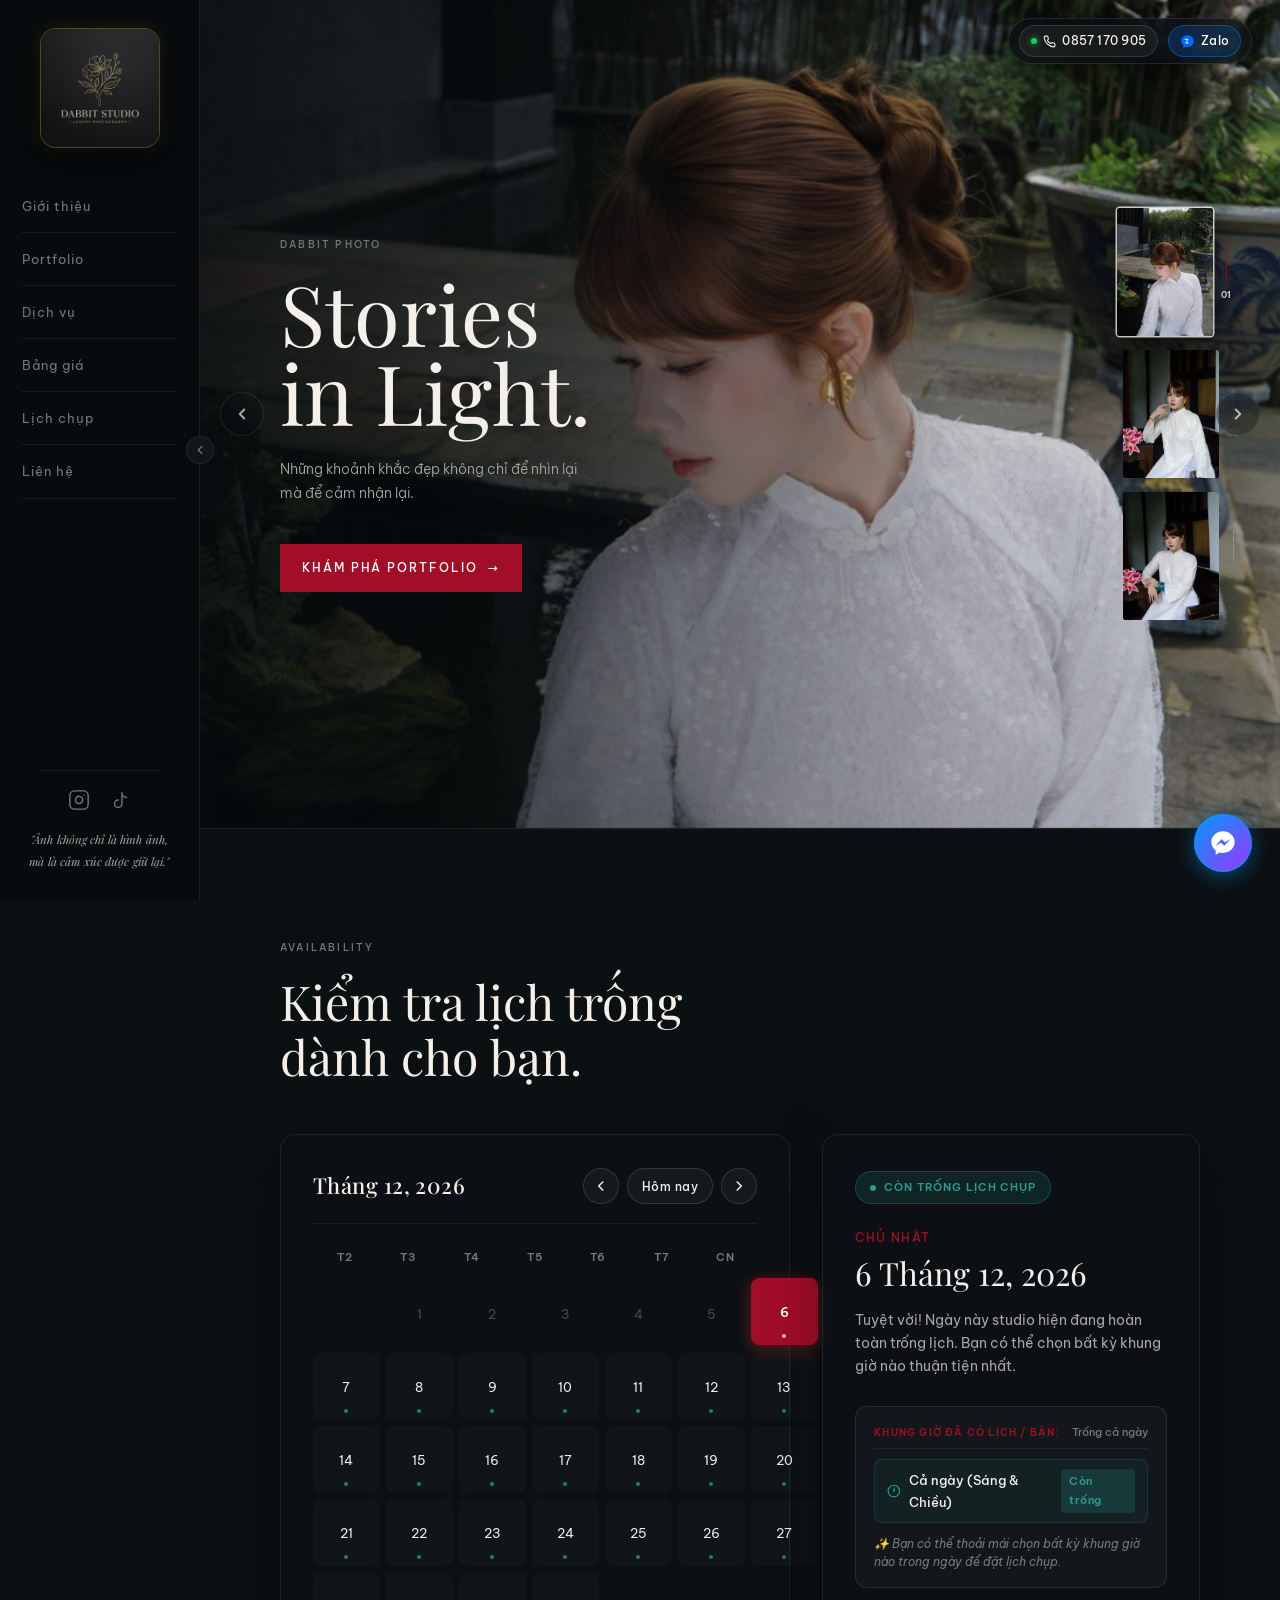
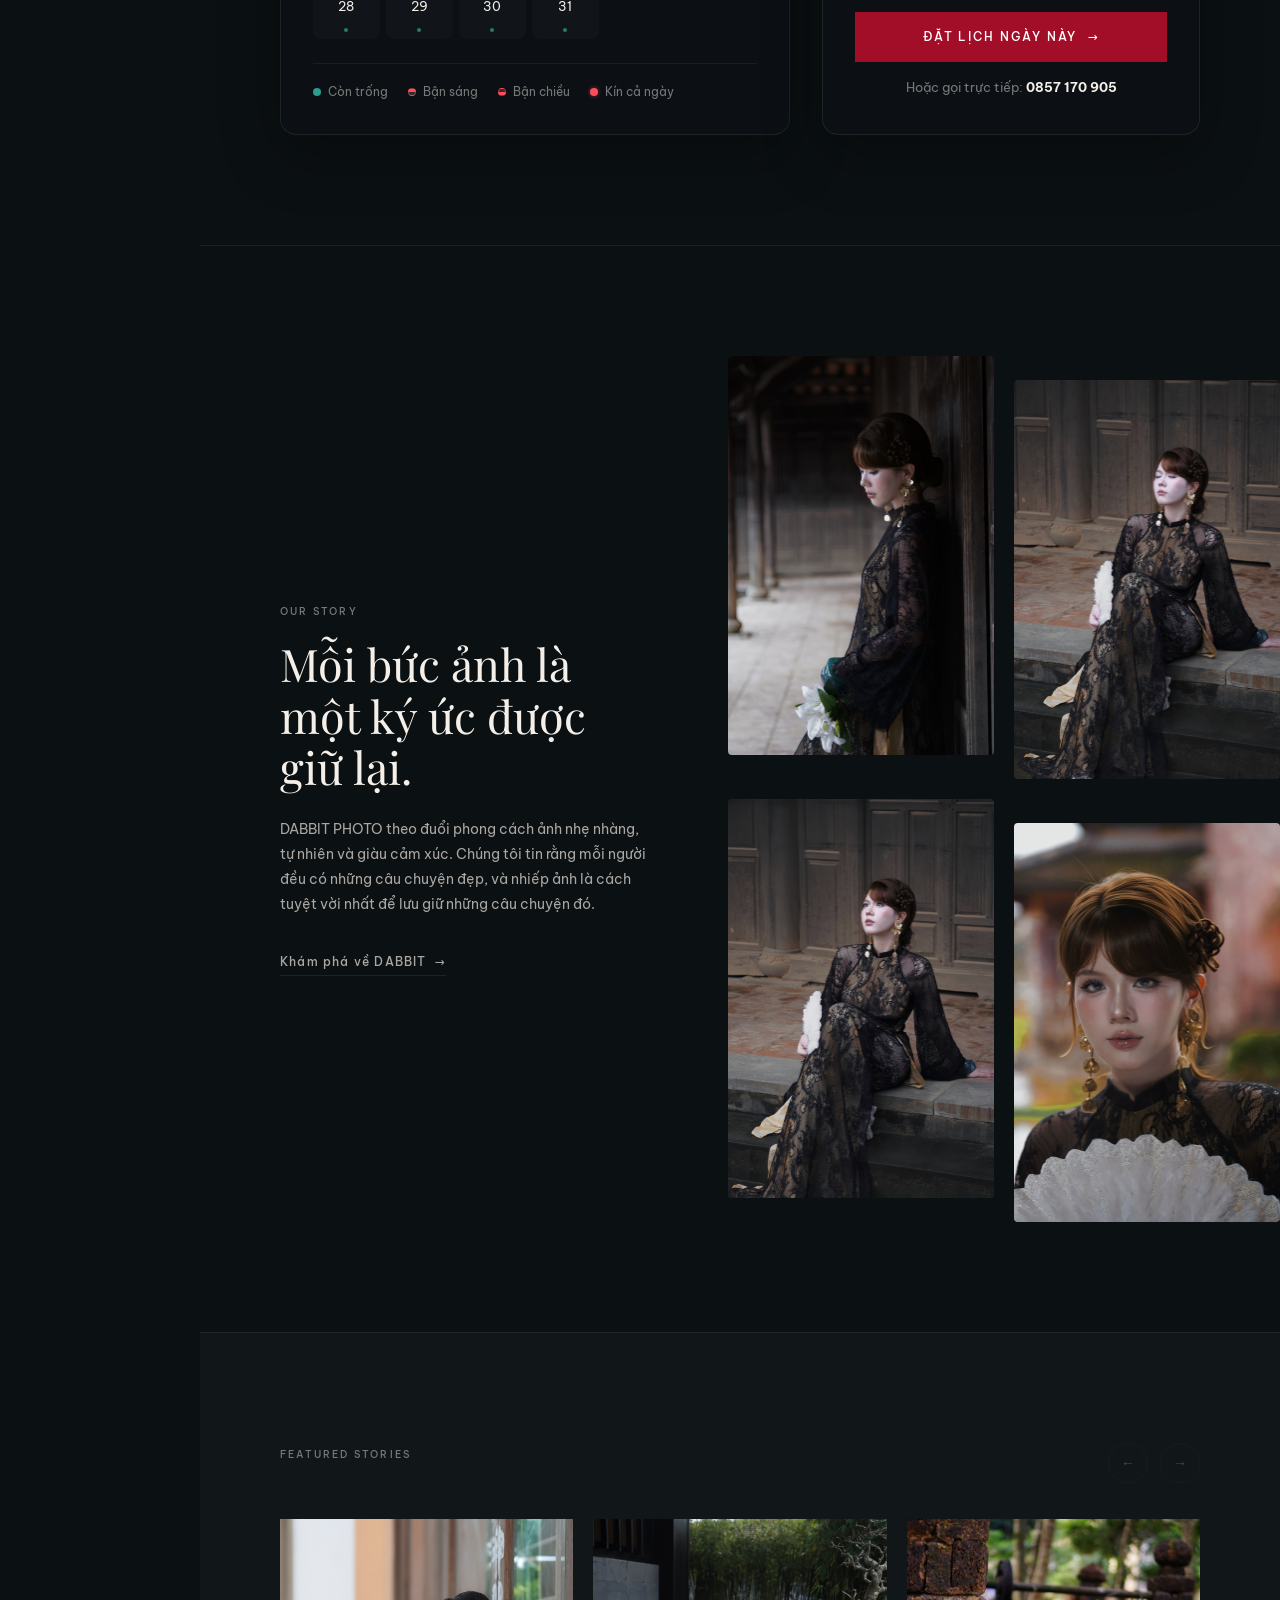
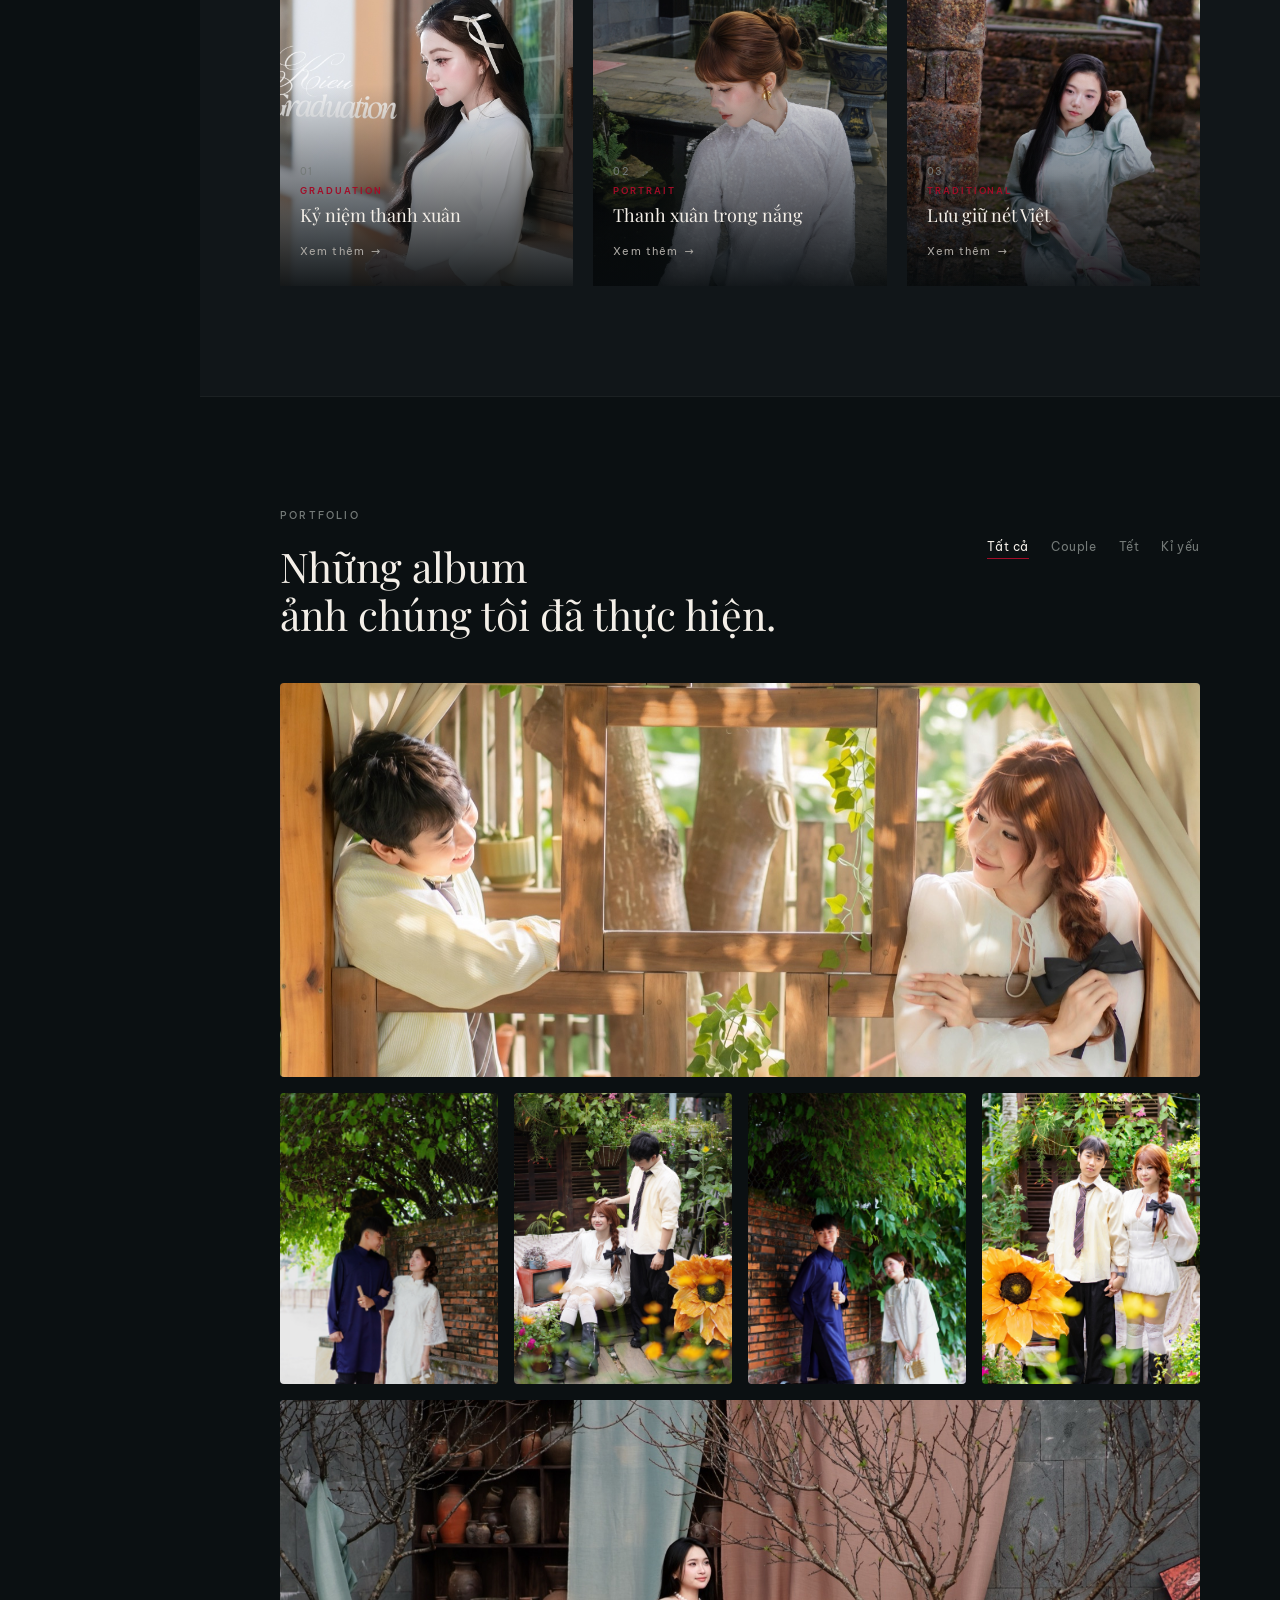
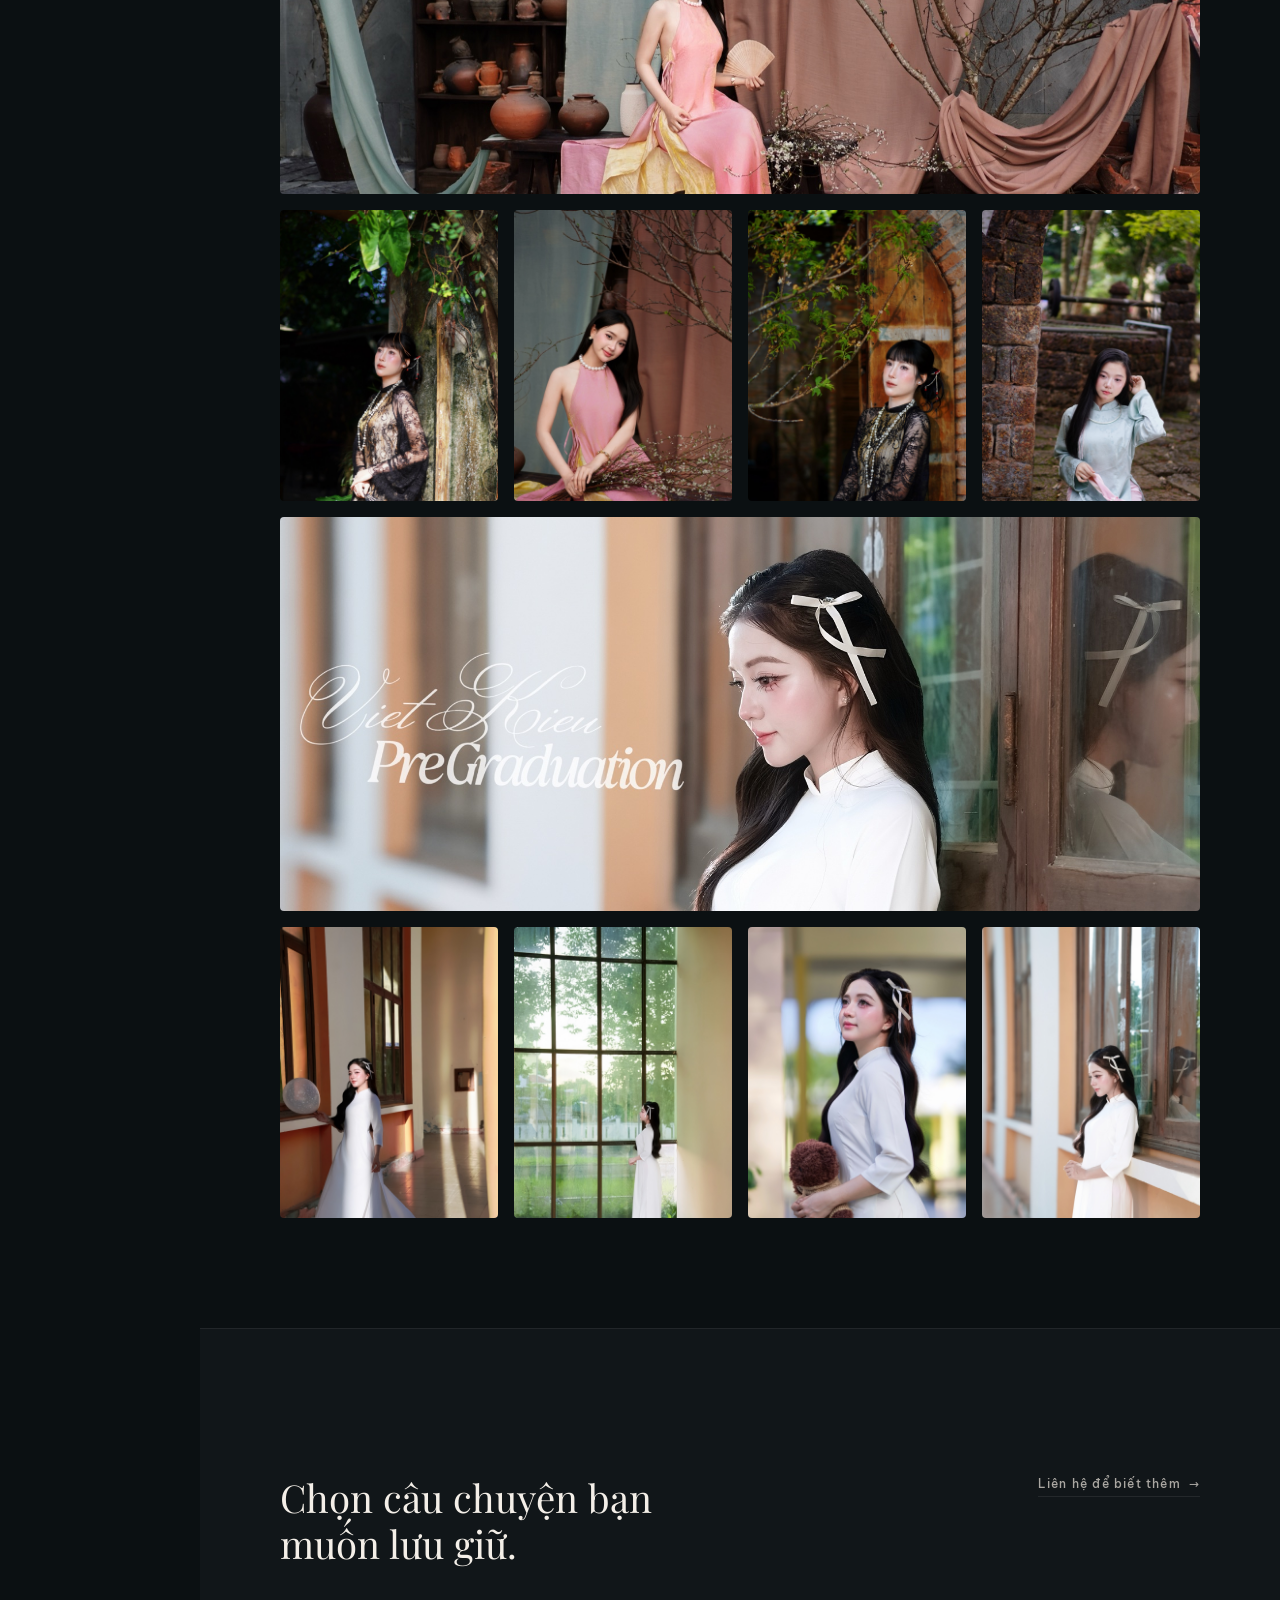
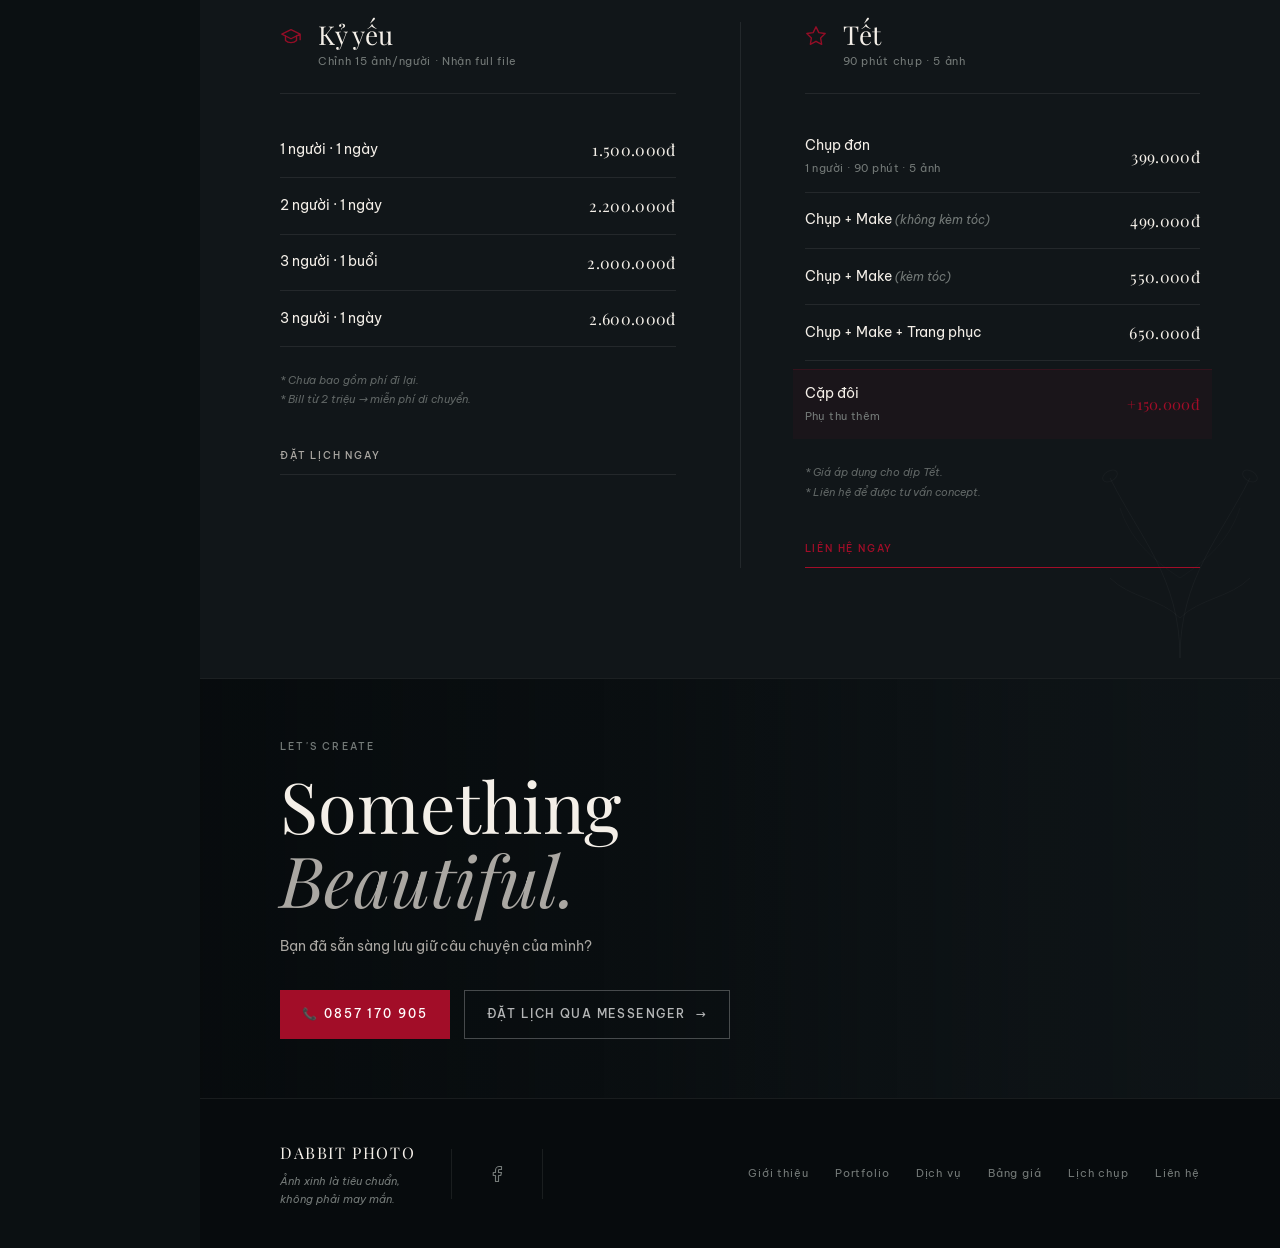
==== commit f404f16f: "addd" ====
--- a/index.html
+++ b/index.html
@@ -509,7 +509,7 @@
 
             <article class="feat-card reveal" aria-label="Featured story 1: Graduation" data-story="ki-yeu-new" data-cat="GRADUATION" data-num="01" data-title="Kỷ niệm thanh xuân">
               <div class="feat-img-slot" role="img" aria-label="Graduation photography featured">
-                <img src="anh/ki yeuuu new/optimized/IMG_5564.JPG" alt="Graduation – Kỷ niệm thanh xuân" loading="lazy" />
+                <img src="anh/ki yeuuu new/optimized/IMG_5562.JPG" alt="Graduation – Kỷ niệm thanh xuân" loading="lazy" />
                 <div class="img-placeholder-label">IMAGE</div>
               </div>
               <div class="feat-card-overlay" aria-hidden="true"></div>
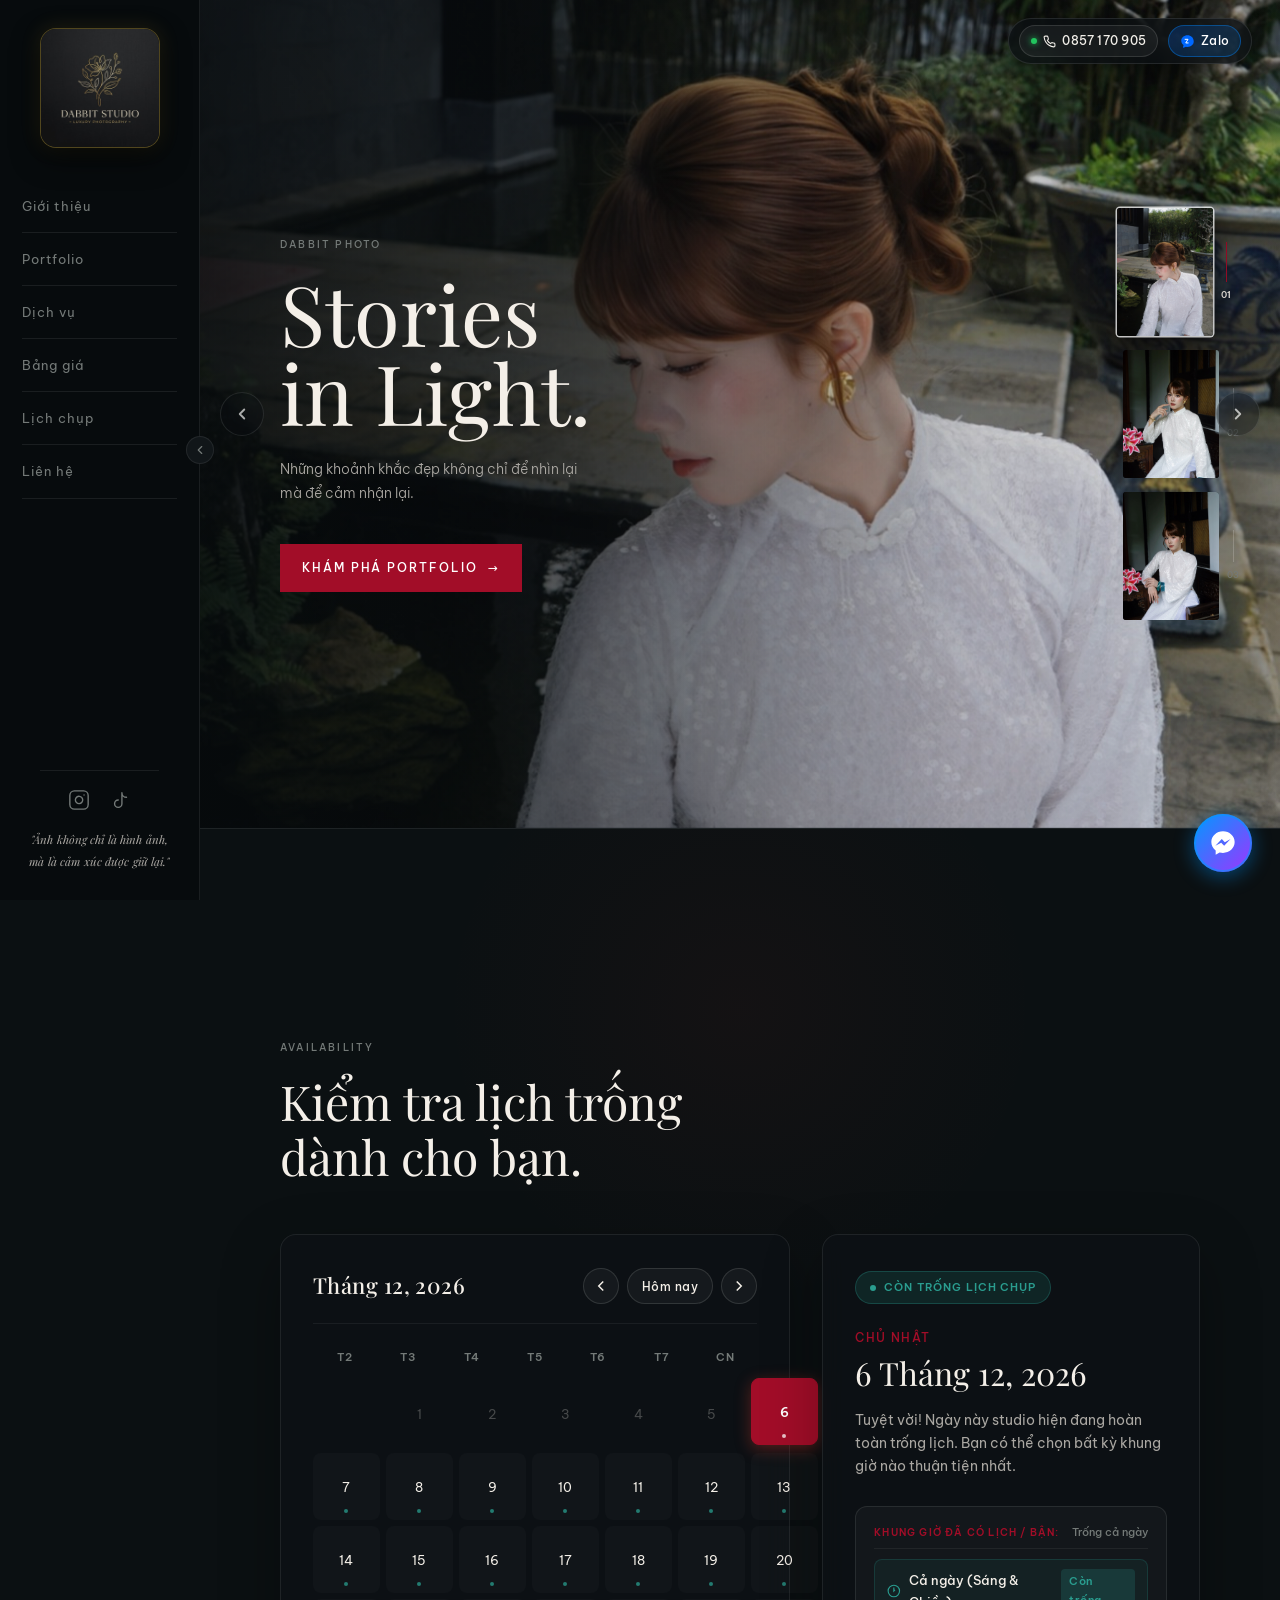
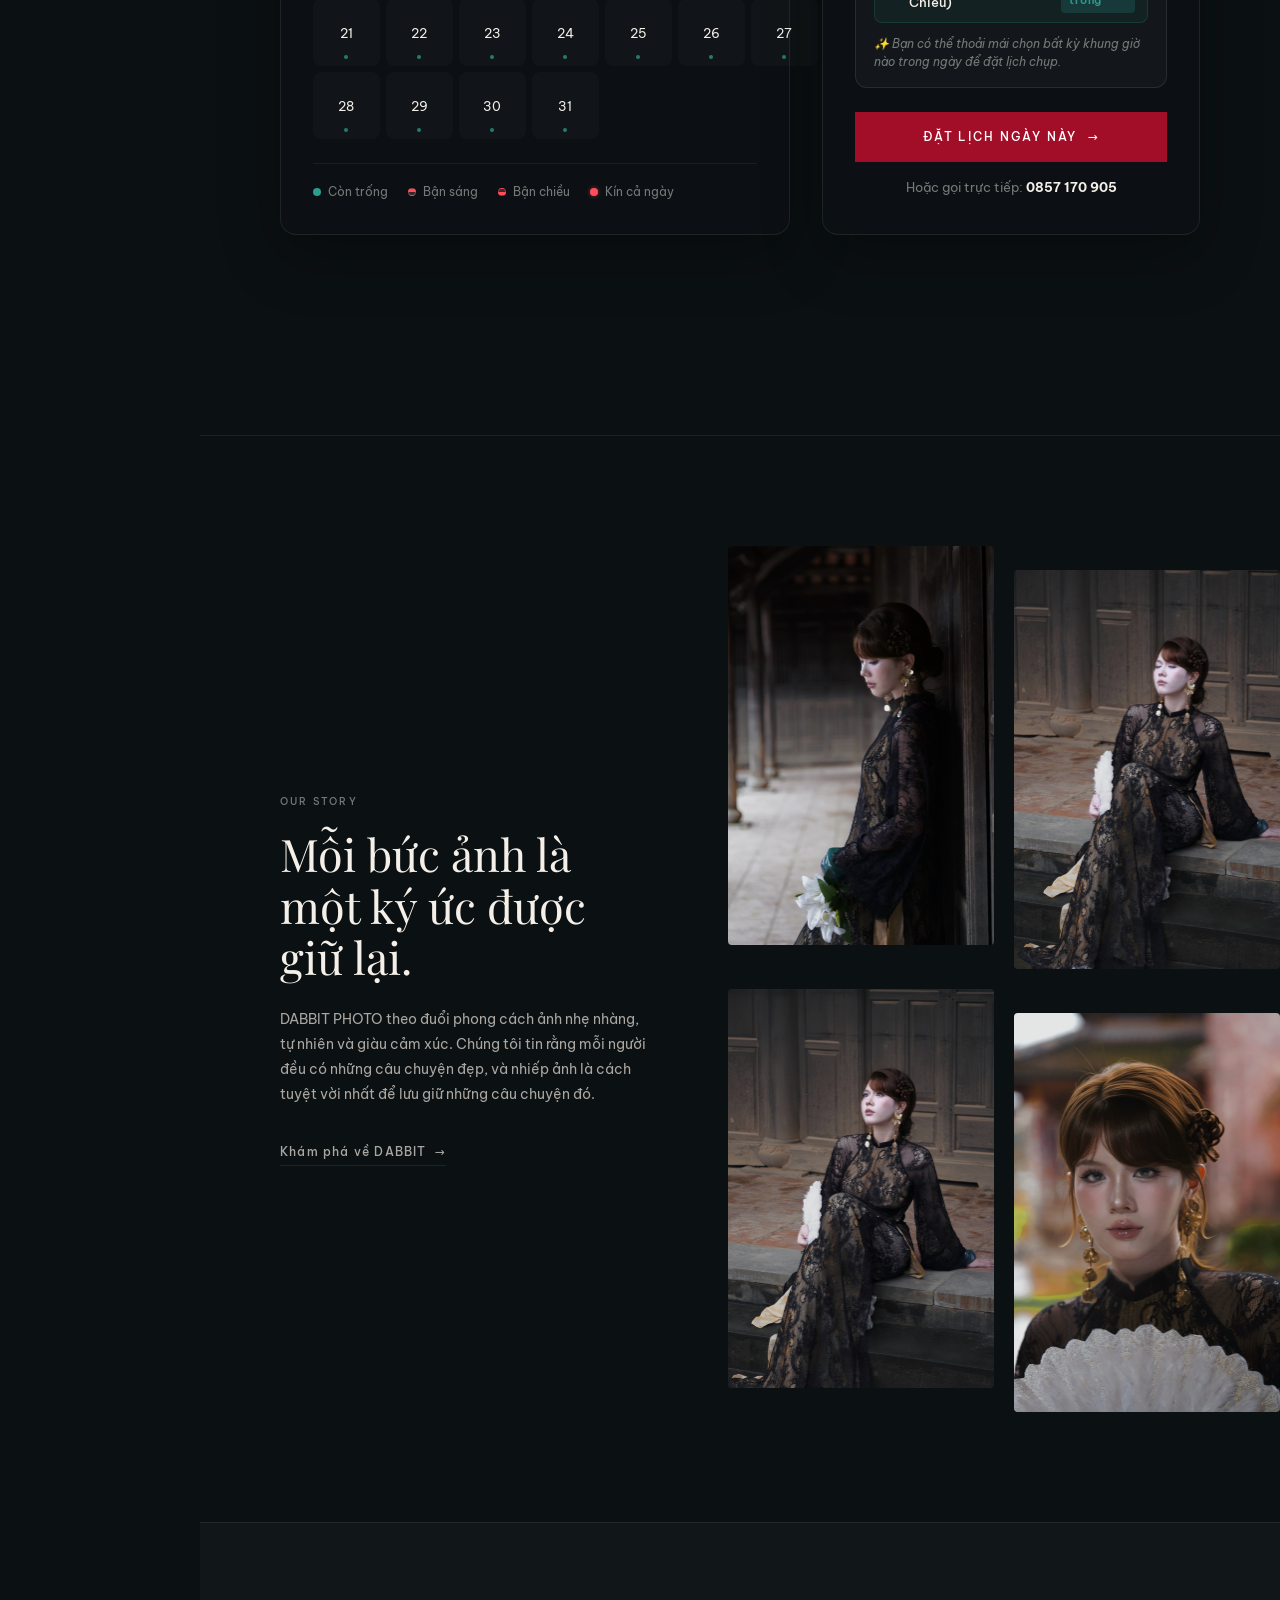
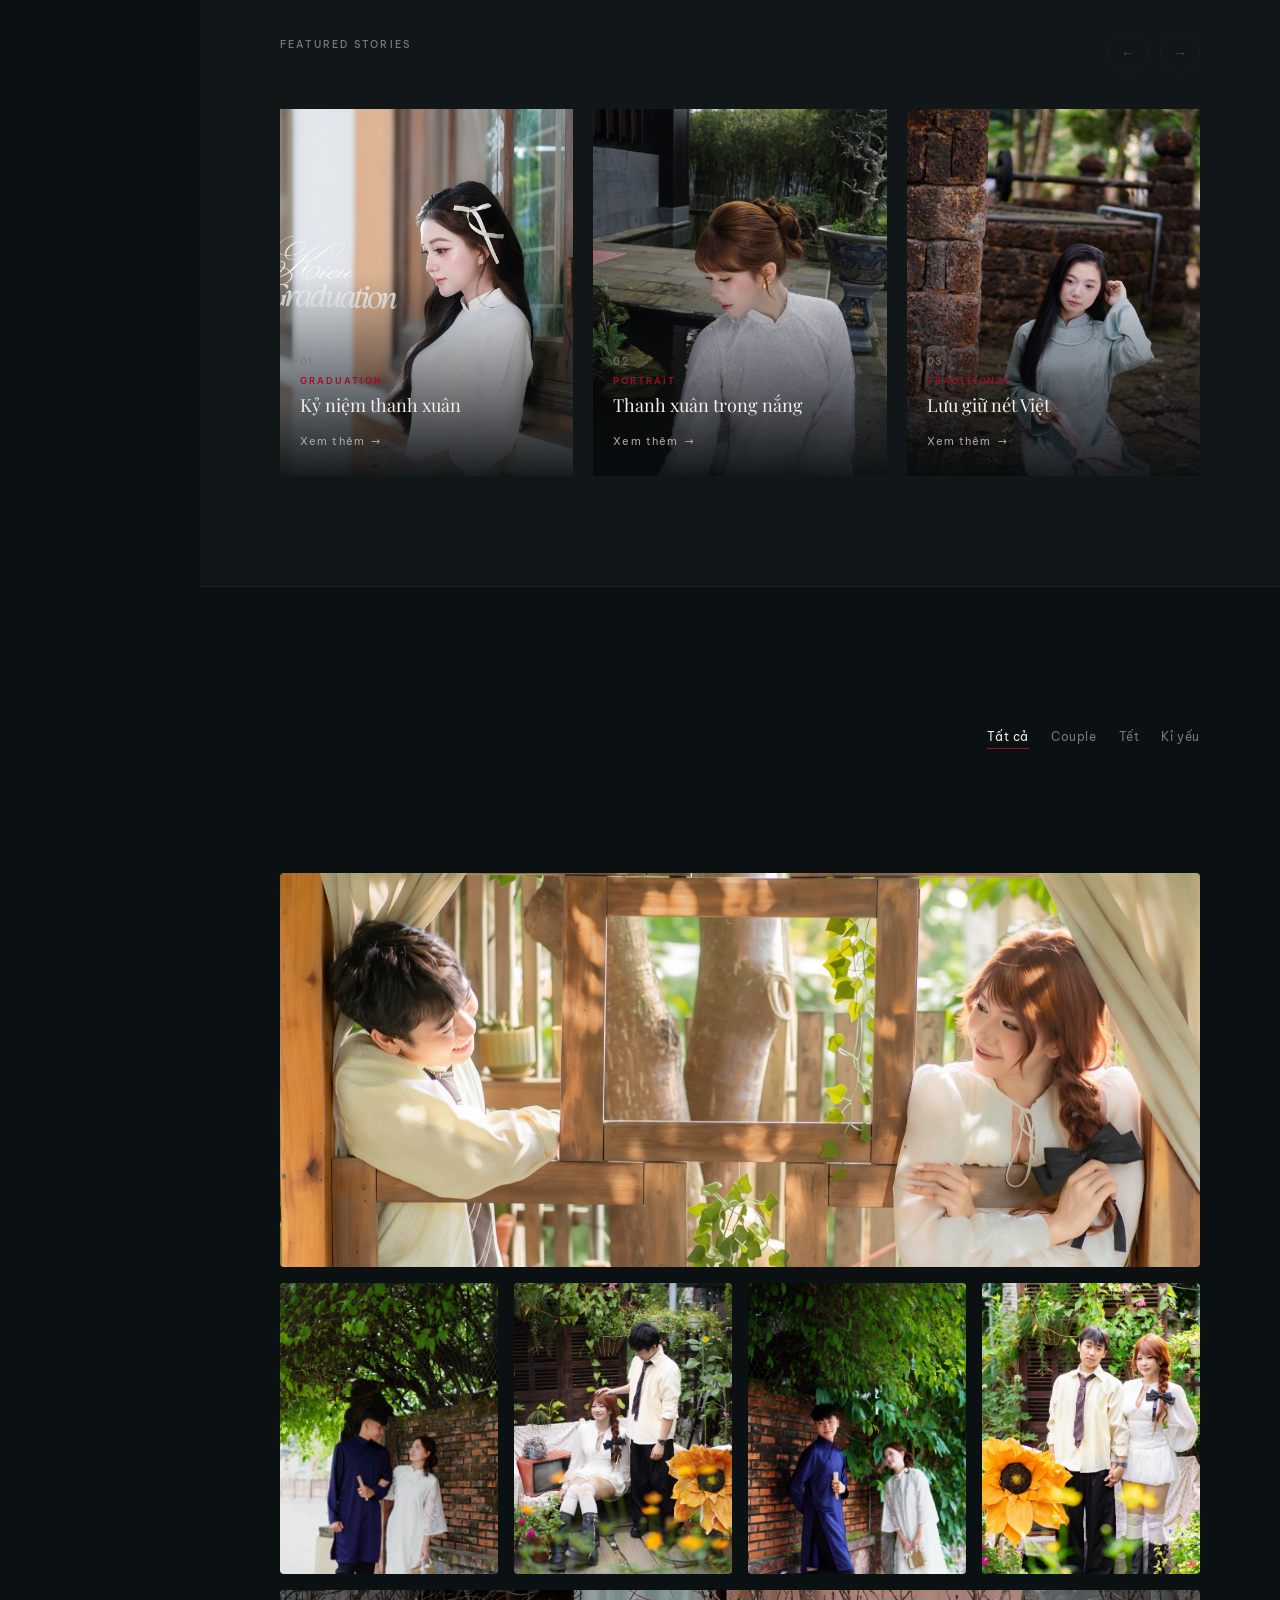
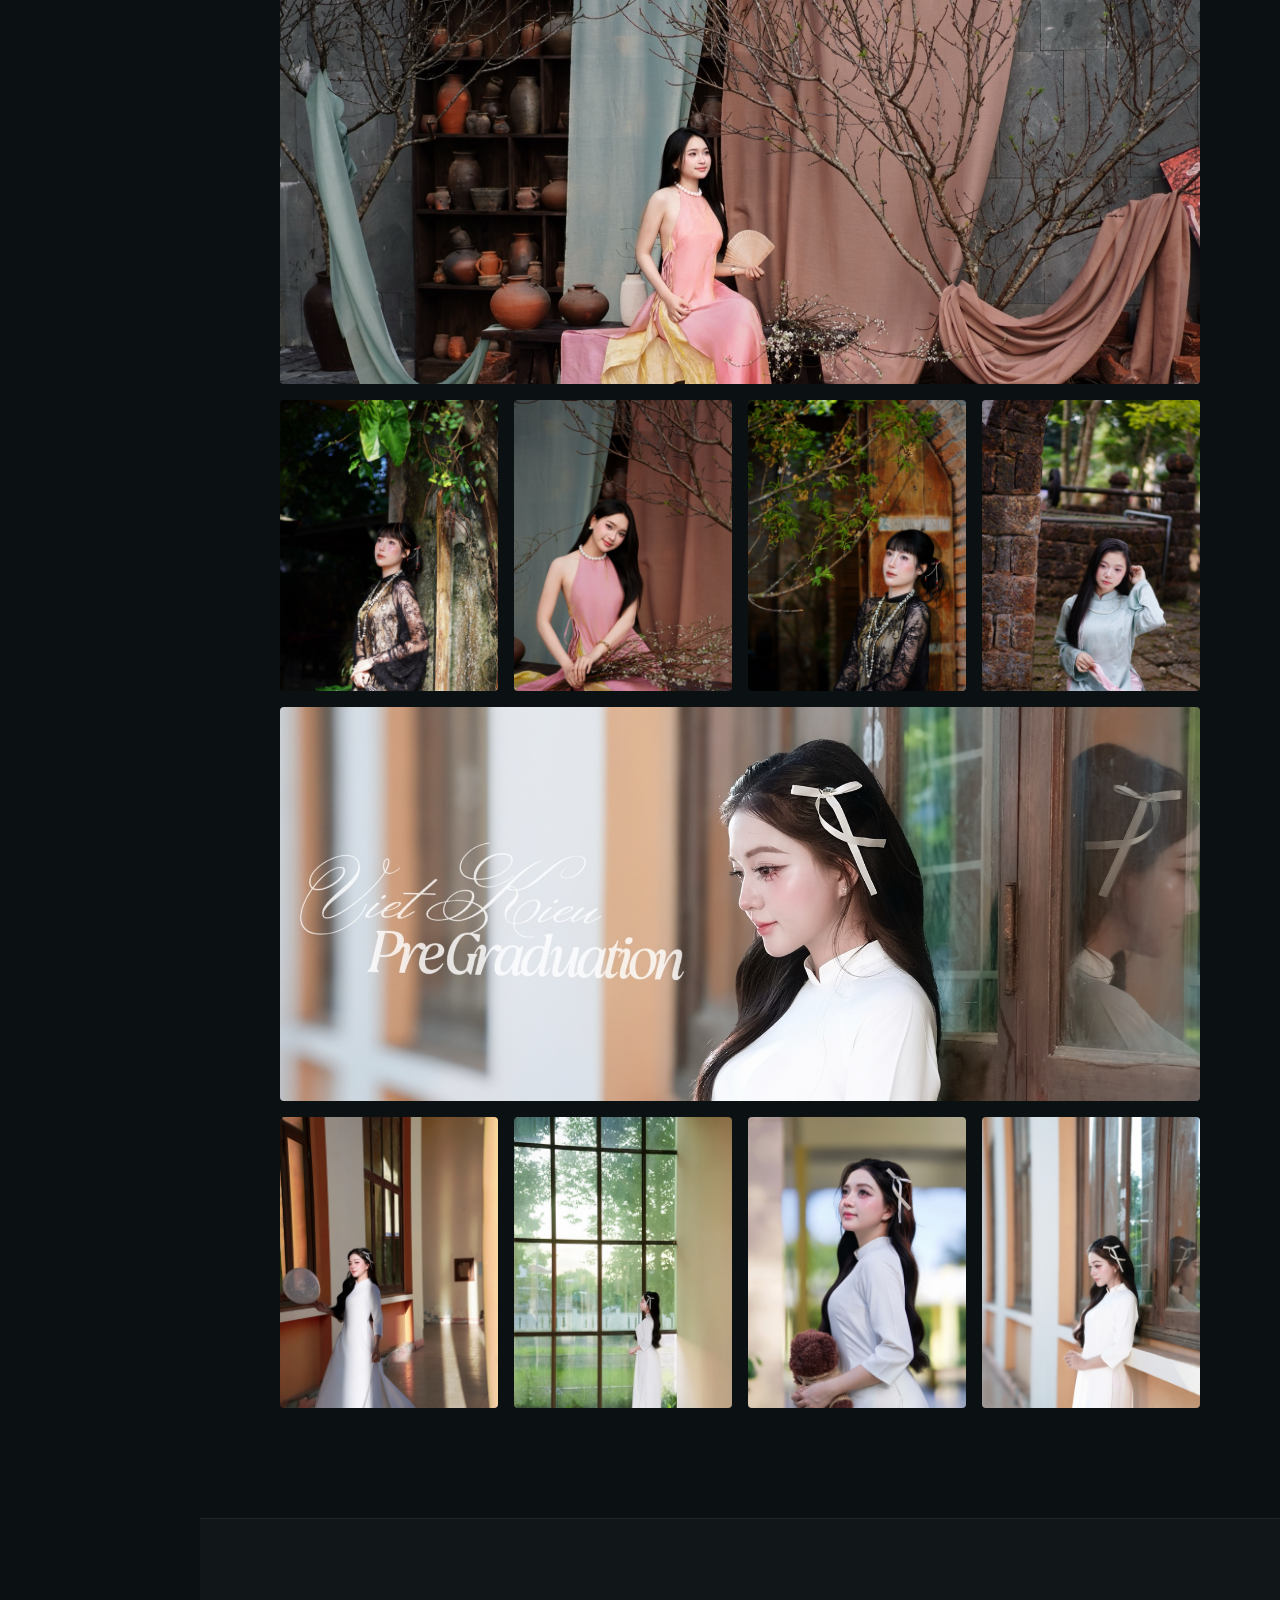
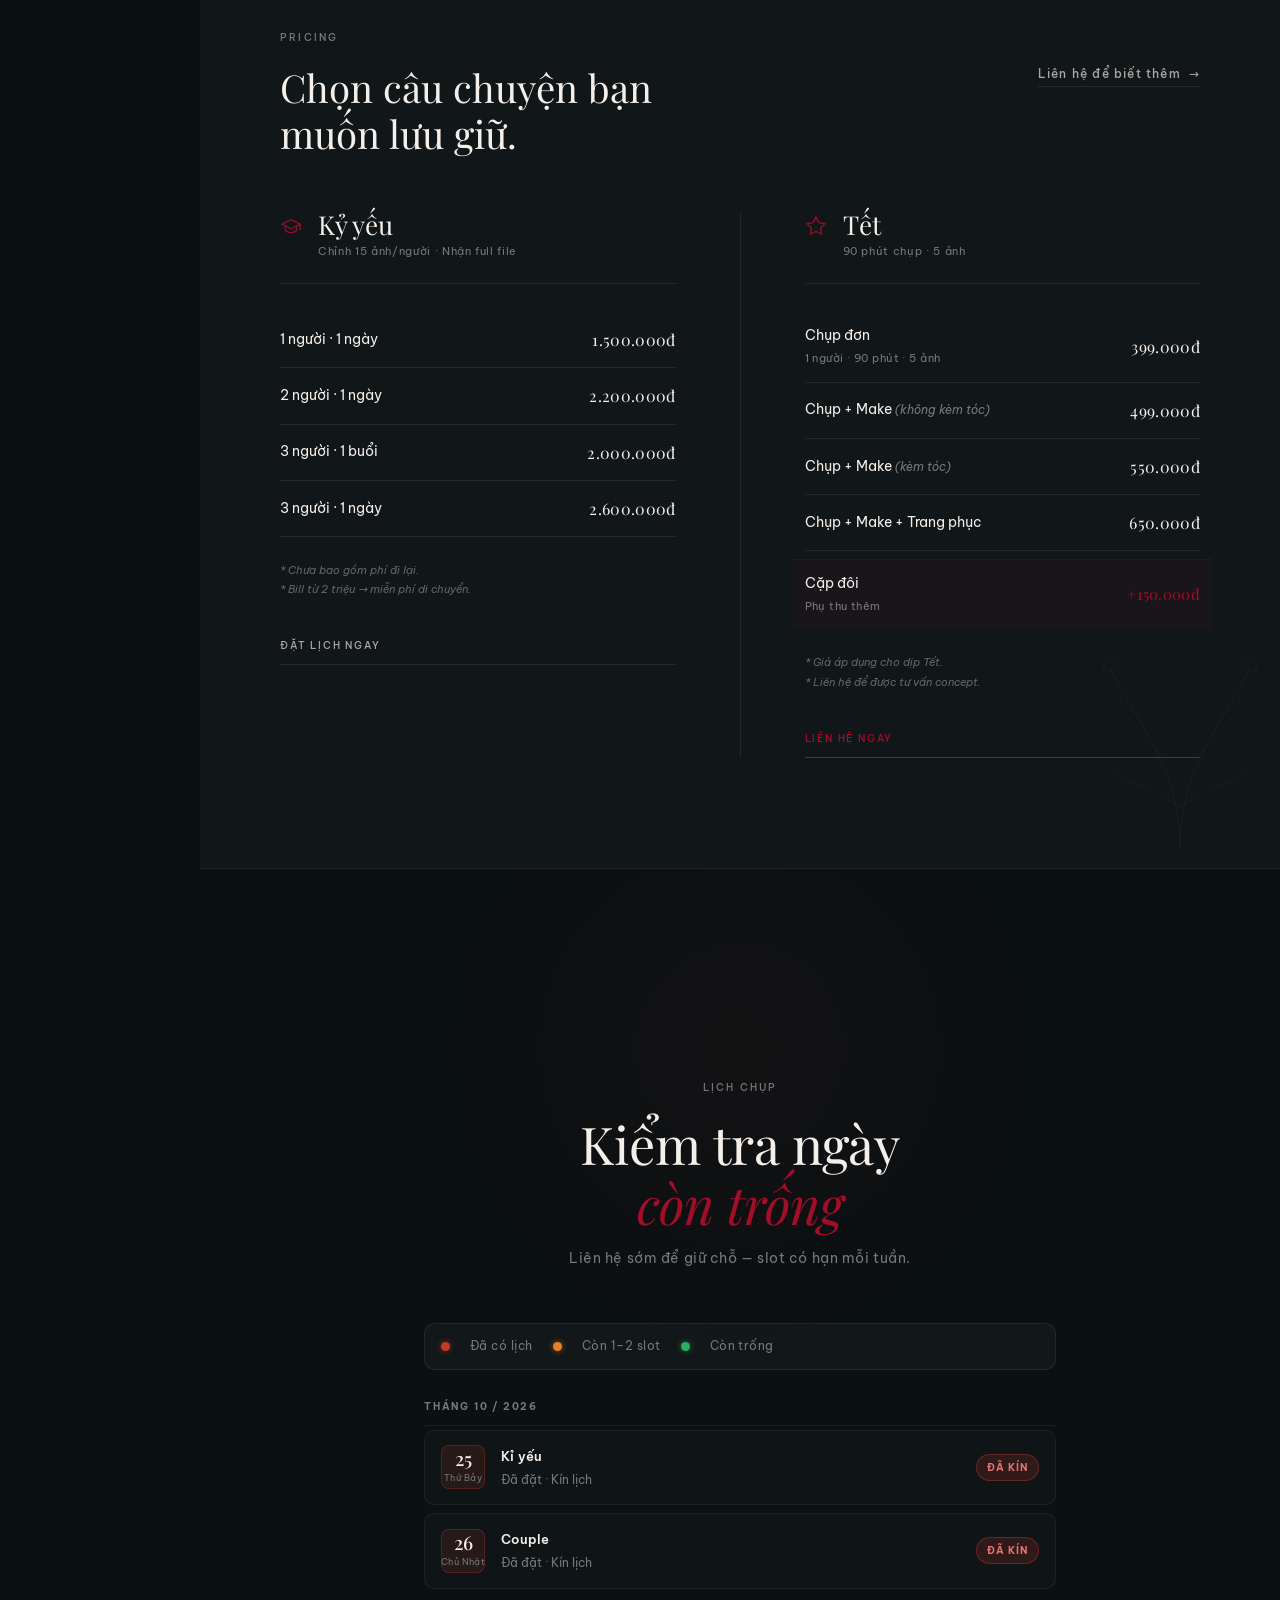
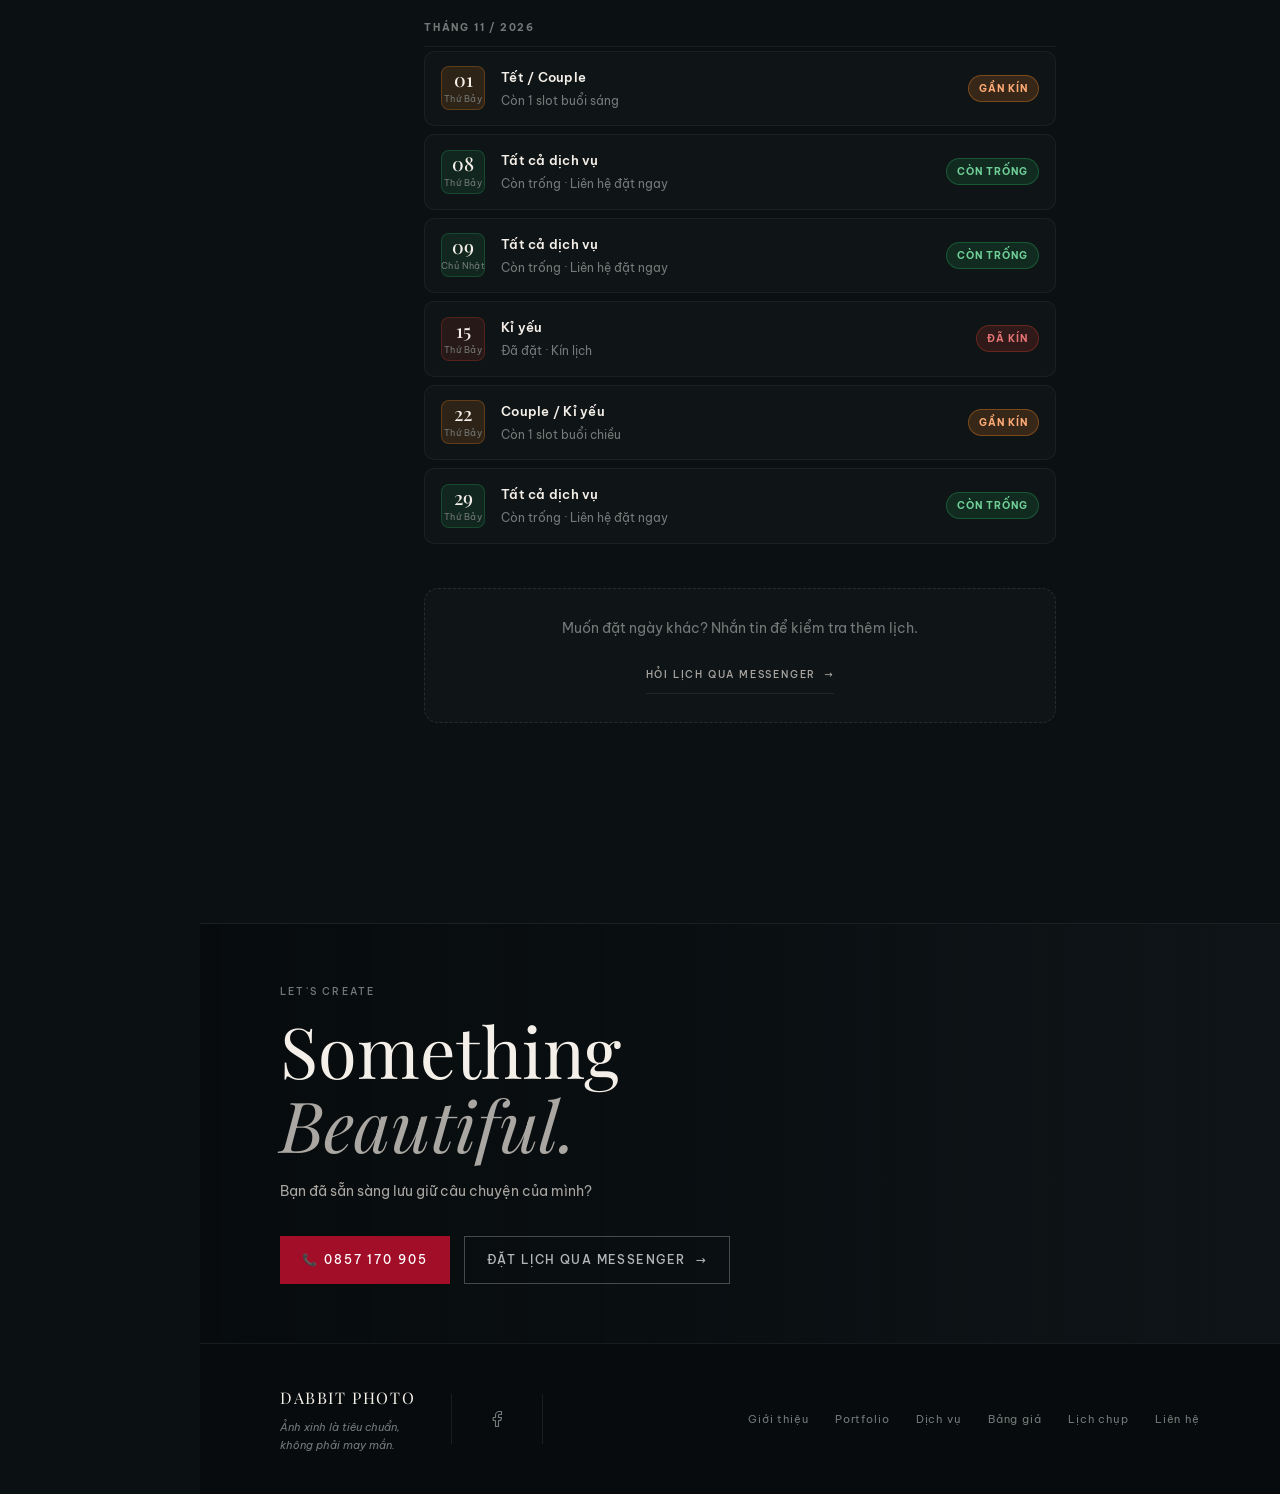
==== commit 56e1e728: "ádasdas" ====
--- a/index.html
+++ b/index.html
@@ -2,7 +2,7 @@
 <html lang="vi">
 <head>
   <meta charset="UTF-8" />
-  <meta name="viewport" content="width=device-width, initial-scale=1.0, maximum-scale=1.0, user-scalable=no" />
+  <meta name="viewport" content="width=device-width, initial-scale=1.0, maximum-scale=5.0, user-scalable=yes" />
   <title>DABBIT PHOTO – Stories in Light</title>
   <meta name="description" content="DABBIT PHOTO – PHOTO nhiếp ảnh cao cấp chuyên chụp Couple, Tết và Kỉ yếu. Những khoảnh khắc đẹp không chỉ để nhìn lại mà để cảm nhận lại." />
   <link rel="preconnect" href="https://fonts.googleapis.com" />
@@ -854,6 +854,143 @@
       </div>
     </section><!-- /pricing -->
 
+    <!-- ─── AVAILABILITY / LỊCH BẬN ─────────── -->
+    <section class="availability" id="availability" aria-label="Lịch chụp section">
+      <div class="section-inner">
+
+        <div class="avail-header">
+          <p class="section-label reveal">LỊCH CHỤP</p>
+          <h2 class="avail-title reveal">Kiểm tra ngày<br><em>còn trống</em></h2>
+          <p class="avail-subtitle reveal">Liên hệ sớm để giữ chỗ — slot có hạn mỗi tuần.</p>
+        </div>
+
+        <div class="avail-body reveal">
+
+          <!-- Legend -->
+          <div class="avail-legend" aria-label="Chú thích trạng thái lịch">
+            <span class="avail-dot avail-dot--busy"></span><span>Đã có lịch</span>
+            <span class="avail-dot avail-dot--maybe"></span><span>Còn 1–2 slot</span>
+            <span class="avail-dot avail-dot--free"></span><span>Còn trống</span>
+          </div>
+
+          <!-- Busy list -->
+          <ul class="avail-list" id="avail-list" aria-label="Danh sách lịch bận">
+            <!-- Tháng 10/2026 -->
+            <li class="avail-month-label">Tháng 10 / 2026</li>
+
+            <li class="avail-item avail-item--busy">
+              <span class="avail-date">
+                <span class="avail-day-num">25</span>
+                <span class="avail-day-name">Thứ Bảy</span>
+              </span>
+              <span class="avail-info">
+                <span class="avail-type">Kỉ yếu</span>
+                <span class="avail-note">Đã đặt · Kín lịch</span>
+              </span>
+              <span class="avail-status-badge avail-badge--busy">Đã kín</span>
+            </li>
+
+            <li class="avail-item avail-item--busy">
+              <span class="avail-date">
+                <span class="avail-day-num">26</span>
+                <span class="avail-day-name">Chủ Nhật</span>
+              </span>
+              <span class="avail-info">
+                <span class="avail-type">Couple</span>
+                <span class="avail-note">Đã đặt · Kín lịch</span>
+              </span>
+              <span class="avail-status-badge avail-badge--busy">Đã kín</span>
+            </li>
+
+            <!-- Tháng 11/2026 -->
+            <li class="avail-month-label">Tháng 11 / 2026</li>
+
+            <li class="avail-item avail-item--maybe">
+              <span class="avail-date">
+                <span class="avail-day-num">01</span>
+                <span class="avail-day-name">Thứ Bảy</span>
+              </span>
+              <span class="avail-info">
+                <span class="avail-type">Tết / Couple</span>
+                <span class="avail-note">Còn 1 slot buổi sáng</span>
+              </span>
+              <span class="avail-status-badge avail-badge--maybe">Gần kín</span>
+            </li>
+
+            <li class="avail-item avail-item--free">
+              <span class="avail-date">
+                <span class="avail-day-num">08</span>
+                <span class="avail-day-name">Thứ Bảy</span>
+              </span>
+              <span class="avail-info">
+                <span class="avail-type">Tất cả dịch vụ</span>
+                <span class="avail-note">Còn trống · Liên hệ đặt ngay</span>
+              </span>
+              <span class="avail-status-badge avail-badge--free">Còn trống</span>
+            </li>
+
+            <li class="avail-item avail-item--free">
+              <span class="avail-date">
+                <span class="avail-day-num">09</span>
+                <span class="avail-day-name">Chủ Nhật</span>
+              </span>
+              <span class="avail-info">
+                <span class="avail-type">Tất cả dịch vụ</span>
+                <span class="avail-note">Còn trống · Liên hệ đặt ngay</span>
+              </span>
+              <span class="avail-status-badge avail-badge--free">Còn trống</span>
+            </li>
+
+            <li class="avail-item avail-item--busy">
+              <span class="avail-date">
+                <span class="avail-day-num">15</span>
+                <span class="avail-day-name">Thứ Bảy</span>
+              </span>
+              <span class="avail-info">
+                <span class="avail-type">Kỉ yếu</span>
+                <span class="avail-note">Đã đặt · Kín lịch</span>
+              </span>
+              <span class="avail-status-badge avail-badge--busy">Đã kín</span>
+            </li>
+
+            <li class="avail-item avail-item--maybe">
+              <span class="avail-date">
+                <span class="avail-day-num">22</span>
+                <span class="avail-day-name">Thứ Bảy</span>
+              </span>
+              <span class="avail-info">
+                <span class="avail-type">Couple / Kỉ yếu</span>
+                <span class="avail-note">Còn 1 slot buổi chiều</span>
+              </span>
+              <span class="avail-status-badge avail-badge--maybe">Gần kín</span>
+            </li>
+
+            <li class="avail-item avail-item--free">
+              <span class="avail-date">
+                <span class="avail-day-num">29</span>
+                <span class="avail-day-name">Thứ Bảy</span>
+              </span>
+              <span class="avail-info">
+                <span class="avail-type">Tất cả dịch vụ</span>
+                <span class="avail-note">Còn trống · Liên hệ đặt ngay</span>
+              </span>
+              <span class="avail-status-badge avail-badge--free">Còn trống</span>
+            </li>
+
+          </ul>
+
+          <!-- CTA inline -->
+          <div class="avail-cta">
+            <p class="avail-cta-text">Muốn đặt ngày khác? Nhắn tin để kiểm tra thêm lịch.</p>
+            <a href="https://m.me/thoriuoi17951035" target="_blank" rel="noopener" class="btn-outline" aria-label="Nhắn tin hỏi lịch chụp">
+              Hỏi lịch qua Messenger <span class="btn-arrow">→</span>
+            </a>
+          </div>
+
+        </div>
+      </div>
+    </section><!-- /availability -->
+
     <!-- ─── FINAL CTA ──────────────────────── -->
     <section class="final-cta" id="cta" aria-label="Call to action section">
       <div class="cta-image-slot" role="img" aria-label="CTA background image">
--- a/style.css
+++ b/style.css
@@ -2778,6 +2778,8 @@
   pointer-events: none;
   transition: opacity 0.3s ease;
   z-index: 100;
+  overflow: hidden;
+  touch-action: none;
 }
 
 .album-viewer.open {
@@ -2792,6 +2794,11 @@
   border-radius: 4px;
   box-shadow: 0 32px 80px rgba(0,0,0,0.6);
   transition: opacity 0.25s ease;
+  user-select: none;
+  -webkit-user-select: none;
+  -webkit-touch-callout: none;
+  touch-action: none;
+  will-change: transform, opacity;
 }
 
 .album-viewer-img.switching {
@@ -3262,7 +3269,7 @@
   max-width: 1400px;
   margin: 0 auto;
   overflow: hidden;
-  touch-action: pan-y;
+  touch-action: none;
   user-select: none;
 }
 
@@ -3274,6 +3281,8 @@
   height: 100%;
   max-height: calc(84vh - 110px);
   position: relative;
+  overflow: hidden;
+  touch-action: none;
 }
 
 .story-gallery-img {
@@ -3284,49 +3293,39 @@
   object-fit: contain;
   border-radius: 4px;
   box-shadow: 0 20px 60px rgba(0, 0, 0, 0.85);
-  transition: opacity 0.28s cubic-bezier(0.2, 0, 0.2, 1), transform 0.28s cubic-bezier(0.2, 0, 0.2, 1);
+  opacity: 1;
+  transform: translateX(0) scale(1);
+  transition: opacity 0.22s cubic-bezier(0.2, 0, 0.2, 1), transform 0.22s cubic-bezier(0.2, 0, 0.2, 1);
   will-change: transform, opacity;
+  user-select: none;
+  -webkit-user-select: none;
+  -webkit-touch-callout: none;
+  touch-action: none;
 }
 
 /* Slide / Fade Transitions */
 .story-gallery-img.slide-out-left {
   opacity: 0;
   transform: translateX(-35px) scale(0.97);
+  transition: opacity 0.15s ease-in, transform 0.15s ease-in;
 }
 
 .story-gallery-img.slide-out-right {
   opacity: 0;
   transform: translateX(35px) scale(0.97);
-}
-
-.story-gallery-img.slide-in-from-right {
-  animation: storySlideInRight 0.3s cubic-bezier(0.2, 0, 0.2, 1) forwards;
-}
-
-.story-gallery-img.slide-in-from-left {
-  animation: storySlideInLeft 0.3s cubic-bezier(0.2, 0, 0.2, 1) forwards;
-}
-
-@keyframes storySlideInRight {
-  from {
-    opacity: 0;
-    transform: translateX(35px) scale(0.97);
-  }
-  to {
-    opacity: 1;
-    transform: translateX(0) scale(1);
-  }
-}
-
-@keyframes storySlideInLeft {
-  from {
-    opacity: 0;
-    transform: translateX(-35px) scale(0.97);
-  }
-  to {
-    opacity: 1;
-    transform: translateX(0) scale(1);
-  }
+  transition: opacity 0.15s ease-in, transform 0.15s ease-in;
+}
+
+.story-gallery-img.prepare-from-right {
+  opacity: 0 !important;
+  transform: translateX(35px) scale(0.97) !important;
+  transition: none !important;
+}
+
+.story-gallery-img.prepare-from-left {
+  opacity: 0 !important;
+  transform: translateX(-35px) scale(0.97) !important;
+  transition: none !important;
 }
 
 /* Navigation Arrows */
@@ -3517,3 +3516,261 @@
   .top-nav-zalo span:not(.contact-icon) { display: none; }
   .top-nav-zalo { width: 30px; padding: 0; justify-content: center; }
 }
+
+/* ═══════════════════════════════════════════════
+   AVAILABILITY – LỊCH CHỤP
+═══════════════════════════════════════════════ */
+.availability {
+  padding: 100px 0 90px;
+  background: var(--bg-primary);
+  position: relative;
+  overflow: hidden;
+}
+
+.availability::before {
+  content: '';
+  position: absolute;
+  top: -120px;
+  left: 50%;
+  transform: translateX(-50%);
+  width: 600px;
+  height: 600px;
+  background: radial-gradient(circle, rgba(184,51,42,0.05) 0%, transparent 70%);
+  pointer-events: none;
+}
+
+/* Header */
+.avail-header {
+  text-align: center;
+  margin-bottom: 52px;
+}
+
+.avail-title {
+  font-family: var(--font-serif);
+  font-size: clamp(32px, 5vw, 52px);
+  font-weight: 400;
+  color: var(--text-primary);
+  line-height: 1.15;
+  margin: 10px 0 14px;
+}
+
+.avail-title em {
+  font-style: italic;
+  color: var(--accent);
+}
+
+.avail-subtitle {
+  font-family: var(--font-sans);
+  font-size: 14px;
+  color: var(--text-muted);
+  letter-spacing: 0.04em;
+}
+
+/* Body container */
+.avail-body {
+  max-width: 680px;
+  margin: 0 auto;
+  padding: 0 24px;
+}
+
+/* Legend */
+.avail-legend {
+  display: flex;
+  align-items: center;
+  gap: 8px 20px;
+  flex-wrap: wrap;
+  margin-bottom: 28px;
+  padding: 12px 16px;
+  background: rgba(255,255,255,0.03);
+  border: 1px solid rgba(255,255,255,0.07);
+  border-radius: 10px;
+  font-family: var(--font-sans);
+  font-size: 12px;
+  color: var(--text-muted);
+  letter-spacing: 0.04em;
+}
+
+.avail-dot {
+  display: inline-block;
+  width: 9px;
+  height: 9px;
+  border-radius: 50%;
+  flex-shrink: 0;
+}
+
+.avail-dot--busy  { background: #c0392b; box-shadow: 0 0 6px rgba(192,57,43,0.6); }
+.avail-dot--maybe { background: #e67e22; box-shadow: 0 0 6px rgba(230,126,34,0.6); }
+.avail-dot--free  { background: #27ae60; box-shadow: 0 0 6px rgba(39,174,96,0.6); }
+
+/* List */
+.avail-list {
+  list-style: none;
+  margin: 0;
+  padding: 0;
+  display: flex;
+  flex-direction: column;
+  gap: 0;
+}
+
+/* Month divider */
+.avail-month-label {
+  font-family: var(--font-sans);
+  font-size: 10px;
+  font-weight: 700;
+  letter-spacing: 0.18em;
+  text-transform: uppercase;
+  color: var(--text-muted);
+  padding: 22px 0 10px;
+  border-bottom: 1px solid rgba(255,255,255,0.06);
+  margin-bottom: 4px;
+}
+
+.avail-month-label:first-child {
+  padding-top: 0;
+}
+
+/* Row item */
+.avail-item {
+  display: flex;
+  align-items: center;
+  gap: 16px;
+  padding: 14px 16px;
+  border-radius: 10px;
+  border: 1px solid rgba(255,255,255,0.05);
+  margin-bottom: 8px;
+  transition: background 0.2s, border-color 0.2s, transform 0.2s;
+  cursor: default;
+  background: rgba(255,255,255,0.02);
+}
+
+.avail-item:hover {
+  background: rgba(255,255,255,0.045);
+  border-color: rgba(255,255,255,0.1);
+  transform: translateX(3px);
+}
+
+/* Left: date block */
+.avail-date {
+  display: flex;
+  flex-direction: column;
+  align-items: center;
+  justify-content: center;
+  min-width: 44px;
+  width: 44px;
+  height: 44px;
+  border-radius: 8px;
+  flex-shrink: 0;
+}
+
+.avail-item--busy  .avail-date { background: rgba(192,57,43,0.14); border: 1px solid rgba(192,57,43,0.28); }
+.avail-item--maybe .avail-date { background: rgba(230,126,34,0.14); border: 1px solid rgba(230,126,34,0.28); }
+.avail-item--free  .avail-date { background: rgba(39,174,96,0.12);  border: 1px solid rgba(39,174,96,0.25); }
+
+.avail-day-num {
+  font-family: var(--font-serif);
+  font-size: 19px;
+  font-weight: 500;
+  line-height: 1;
+  color: var(--text-primary);
+}
+
+.avail-day-name {
+  font-family: var(--font-sans);
+  font-size: 9px;
+  letter-spacing: 0.05em;
+  color: var(--text-muted);
+  margin-top: 2px;
+  white-space: nowrap;
+}
+
+/* Middle: info */
+.avail-info {
+  flex: 1;
+  display: flex;
+  flex-direction: column;
+  gap: 3px;
+  min-width: 0;
+}
+
+.avail-type {
+  font-family: var(--font-sans);
+  font-size: 13px;
+  font-weight: 600;
+  color: var(--text-primary);
+  letter-spacing: 0.02em;
+  white-space: nowrap;
+  overflow: hidden;
+  text-overflow: ellipsis;
+}
+
+.avail-note {
+  font-family: var(--font-sans);
+  font-size: 12px;
+  color: var(--text-muted);
+  white-space: nowrap;
+  overflow: hidden;
+  text-overflow: ellipsis;
+}
+
+/* Right: status badge */
+.avail-status-badge {
+  flex-shrink: 0;
+  font-family: var(--font-sans);
+  font-size: 10px;
+  font-weight: 700;
+  letter-spacing: 0.1em;
+  text-transform: uppercase;
+  padding: 4px 10px;
+  border-radius: 20px;
+}
+
+.avail-badge--busy {
+  background: rgba(192,57,43,0.18);
+  border: 1px solid rgba(192,57,43,0.4);
+  color: #e57373;
+}
+
+.avail-badge--maybe {
+  background: rgba(230,126,34,0.18);
+  border: 1px solid rgba(230,126,34,0.4);
+  color: #ffab76;
+}
+
+.avail-badge--free {
+  background: rgba(39,174,96,0.15);
+  border: 1px solid rgba(39,174,96,0.35);
+  color: #6fcf97;
+}
+
+/* Inline CTA */
+.avail-cta {
+  margin-top: 36px;
+  display: flex;
+  flex-direction: column;
+  align-items: center;
+  gap: 16px;
+  text-align: center;
+  padding: 28px 24px;
+  border: 1px dashed rgba(255,255,255,0.1);
+  border-radius: 14px;
+  background: rgba(255,255,255,0.02);
+}
+
+.avail-cta-text {
+  font-family: var(--font-sans);
+  font-size: 14px;
+  color: var(--text-muted);
+  margin: 0;
+}
+
+/* Mobile */
+@media (max-width: 480px) {
+  .availability { padding: 70px 0 60px; }
+  .avail-body { padding: 0 16px; }
+  .avail-item { gap: 12px; padding: 12px 12px; }
+  .avail-status-badge { font-size: 9px; padding: 3px 8px; }
+  .avail-day-num { font-size: 17px; }
+  .avail-date { width: 40px; min-width: 40px; height: 40px; }
+  .avail-note { display: none; }
+}
+
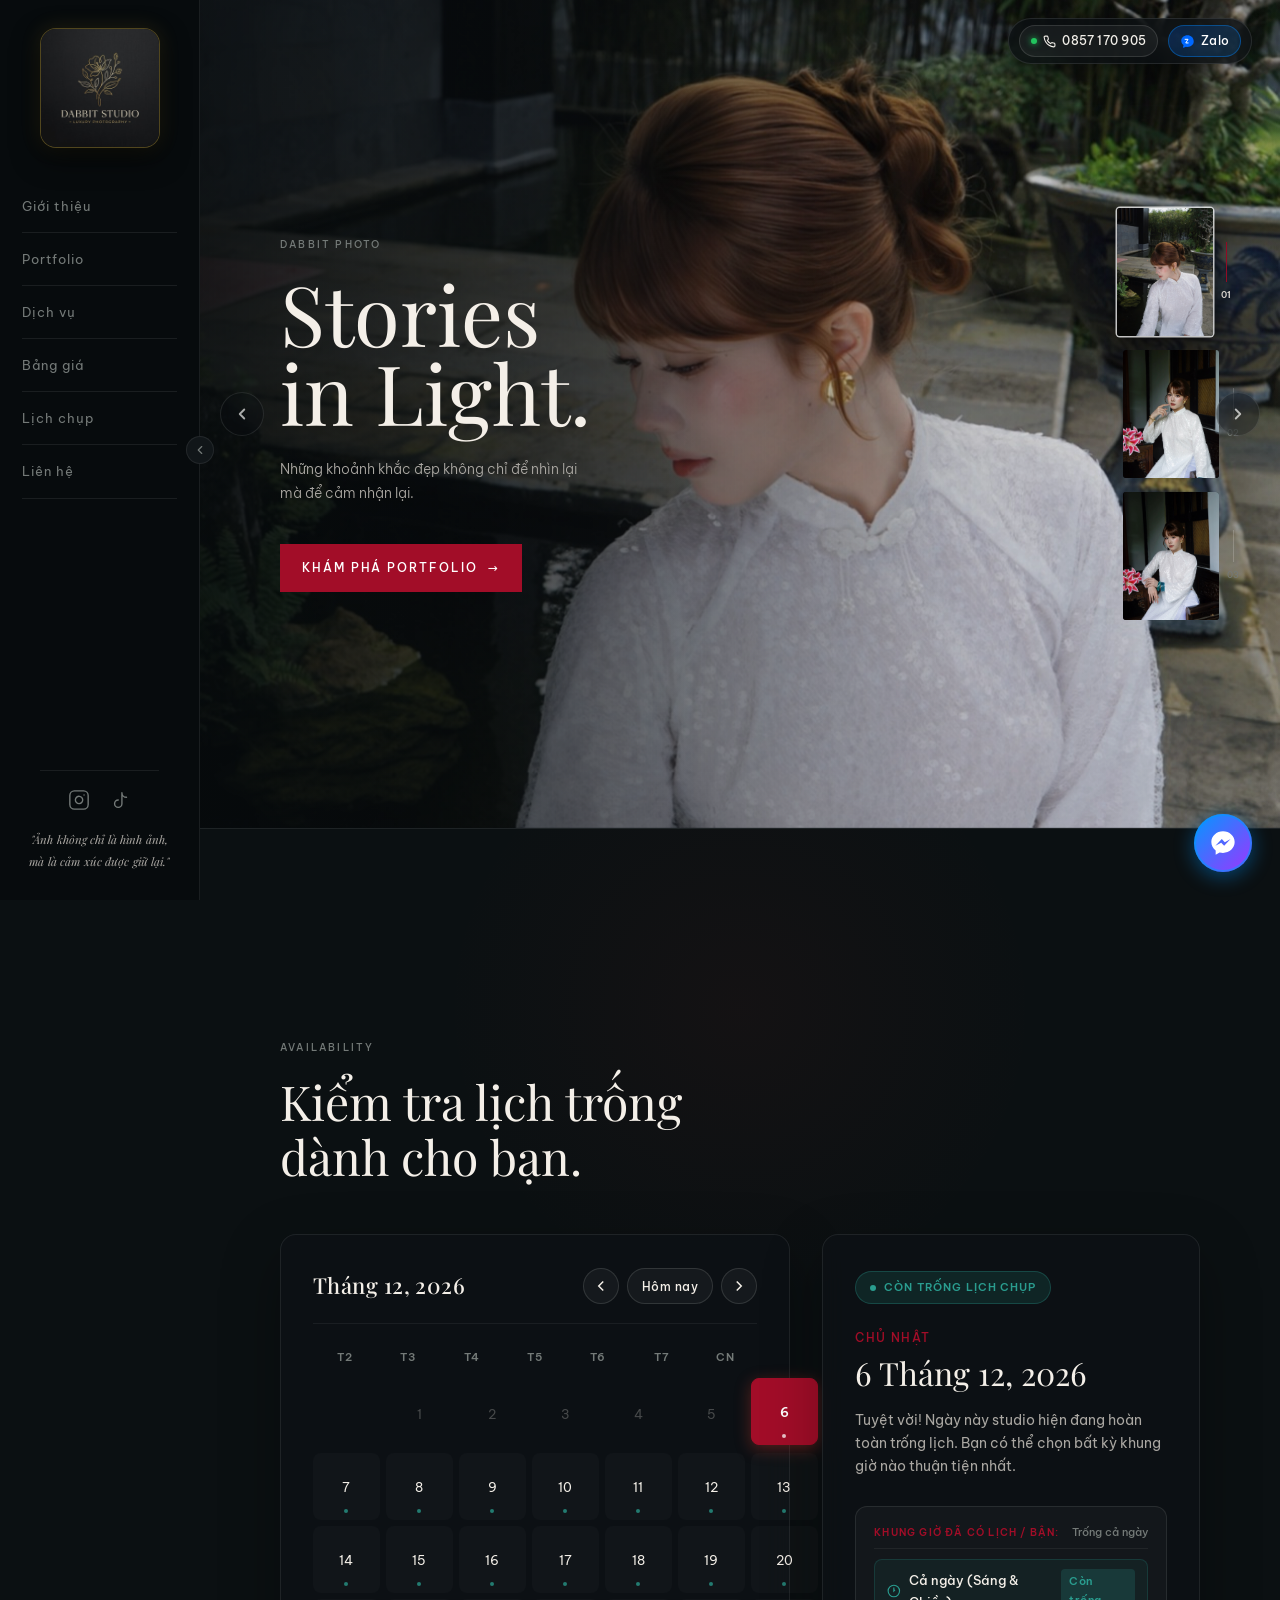
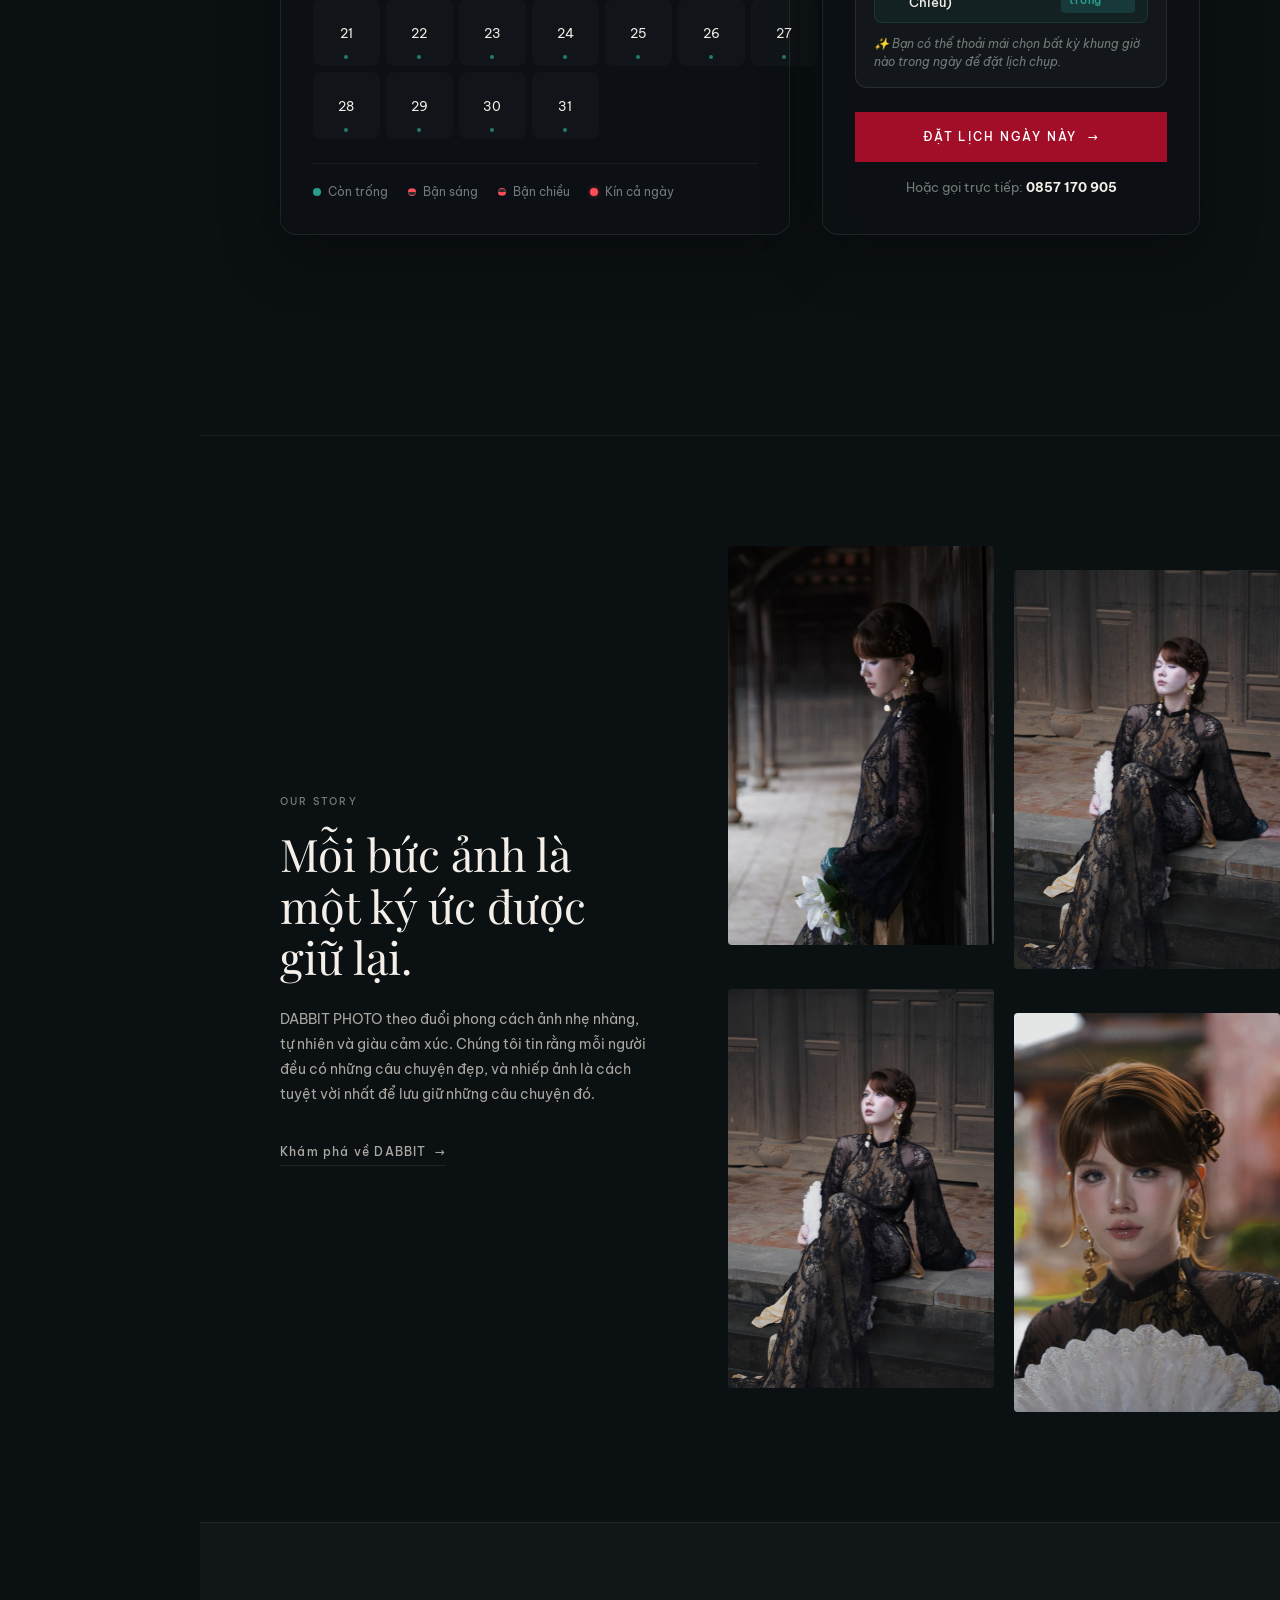
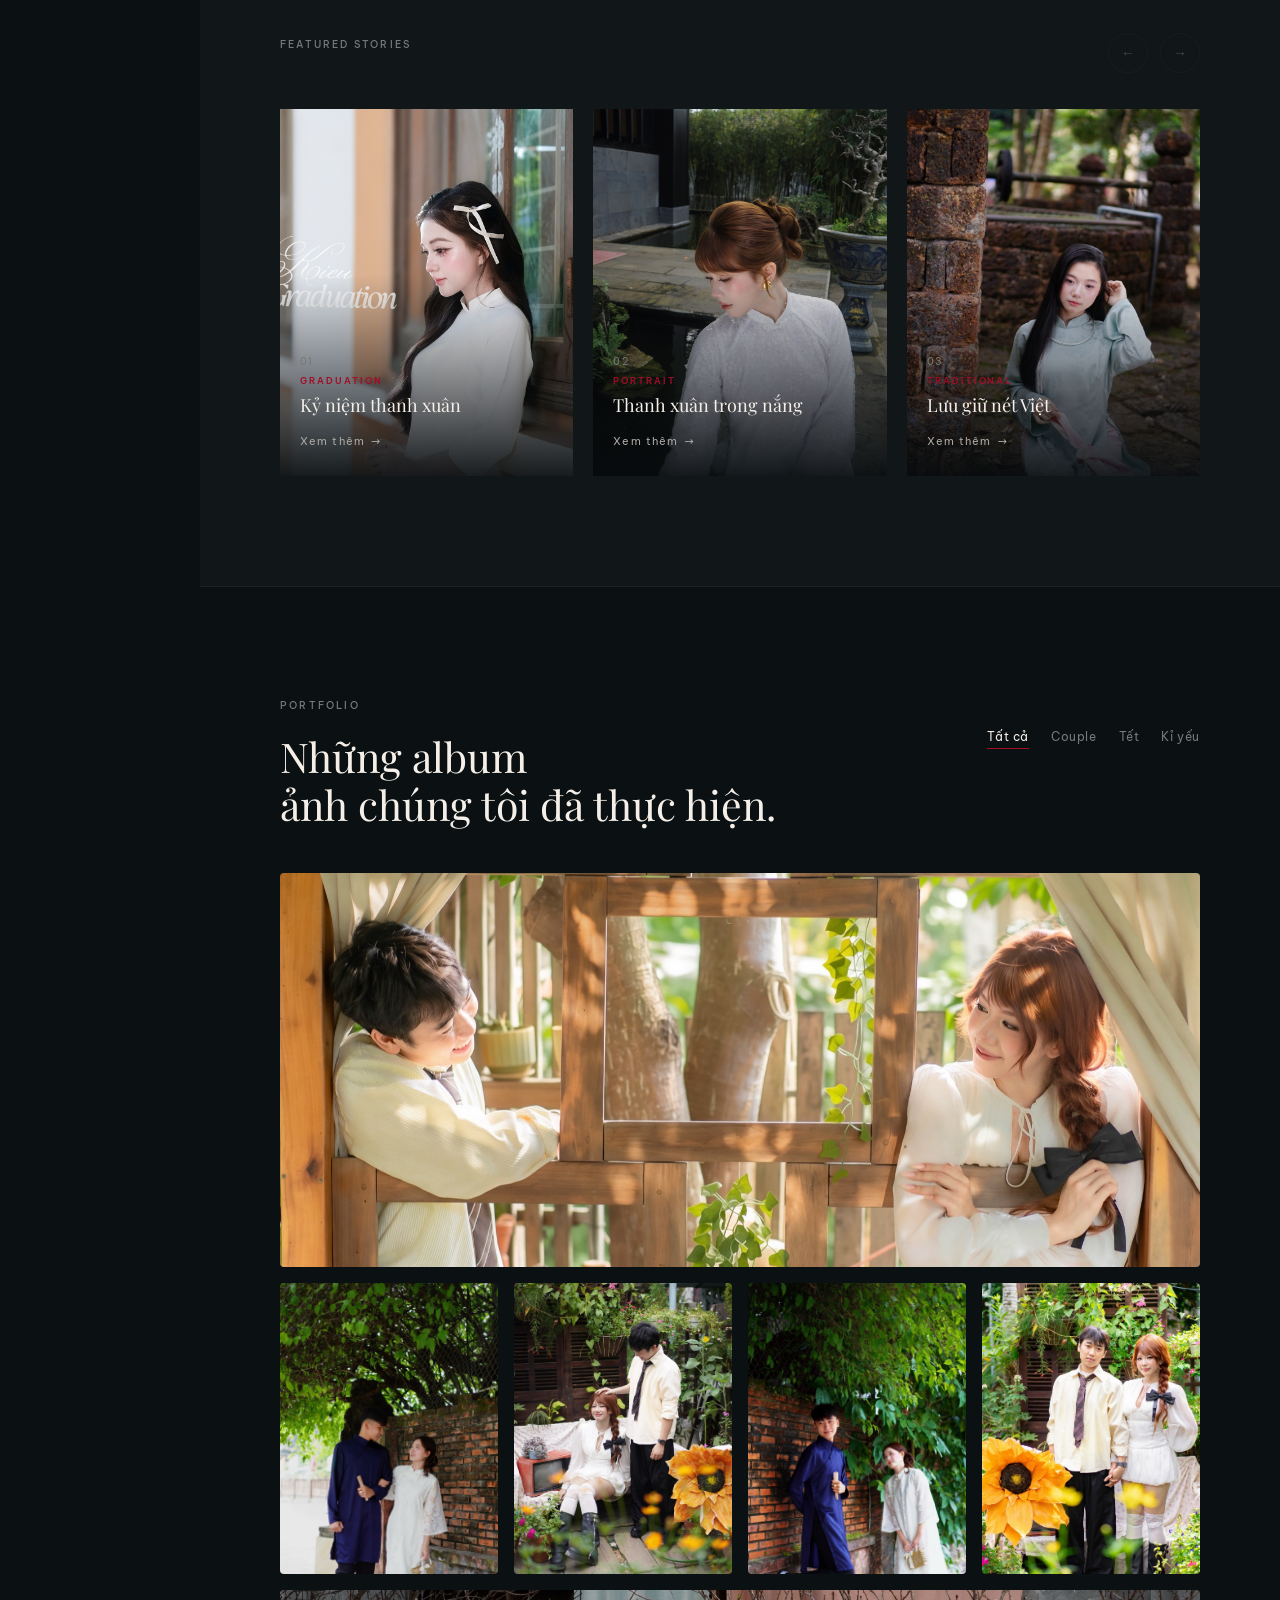
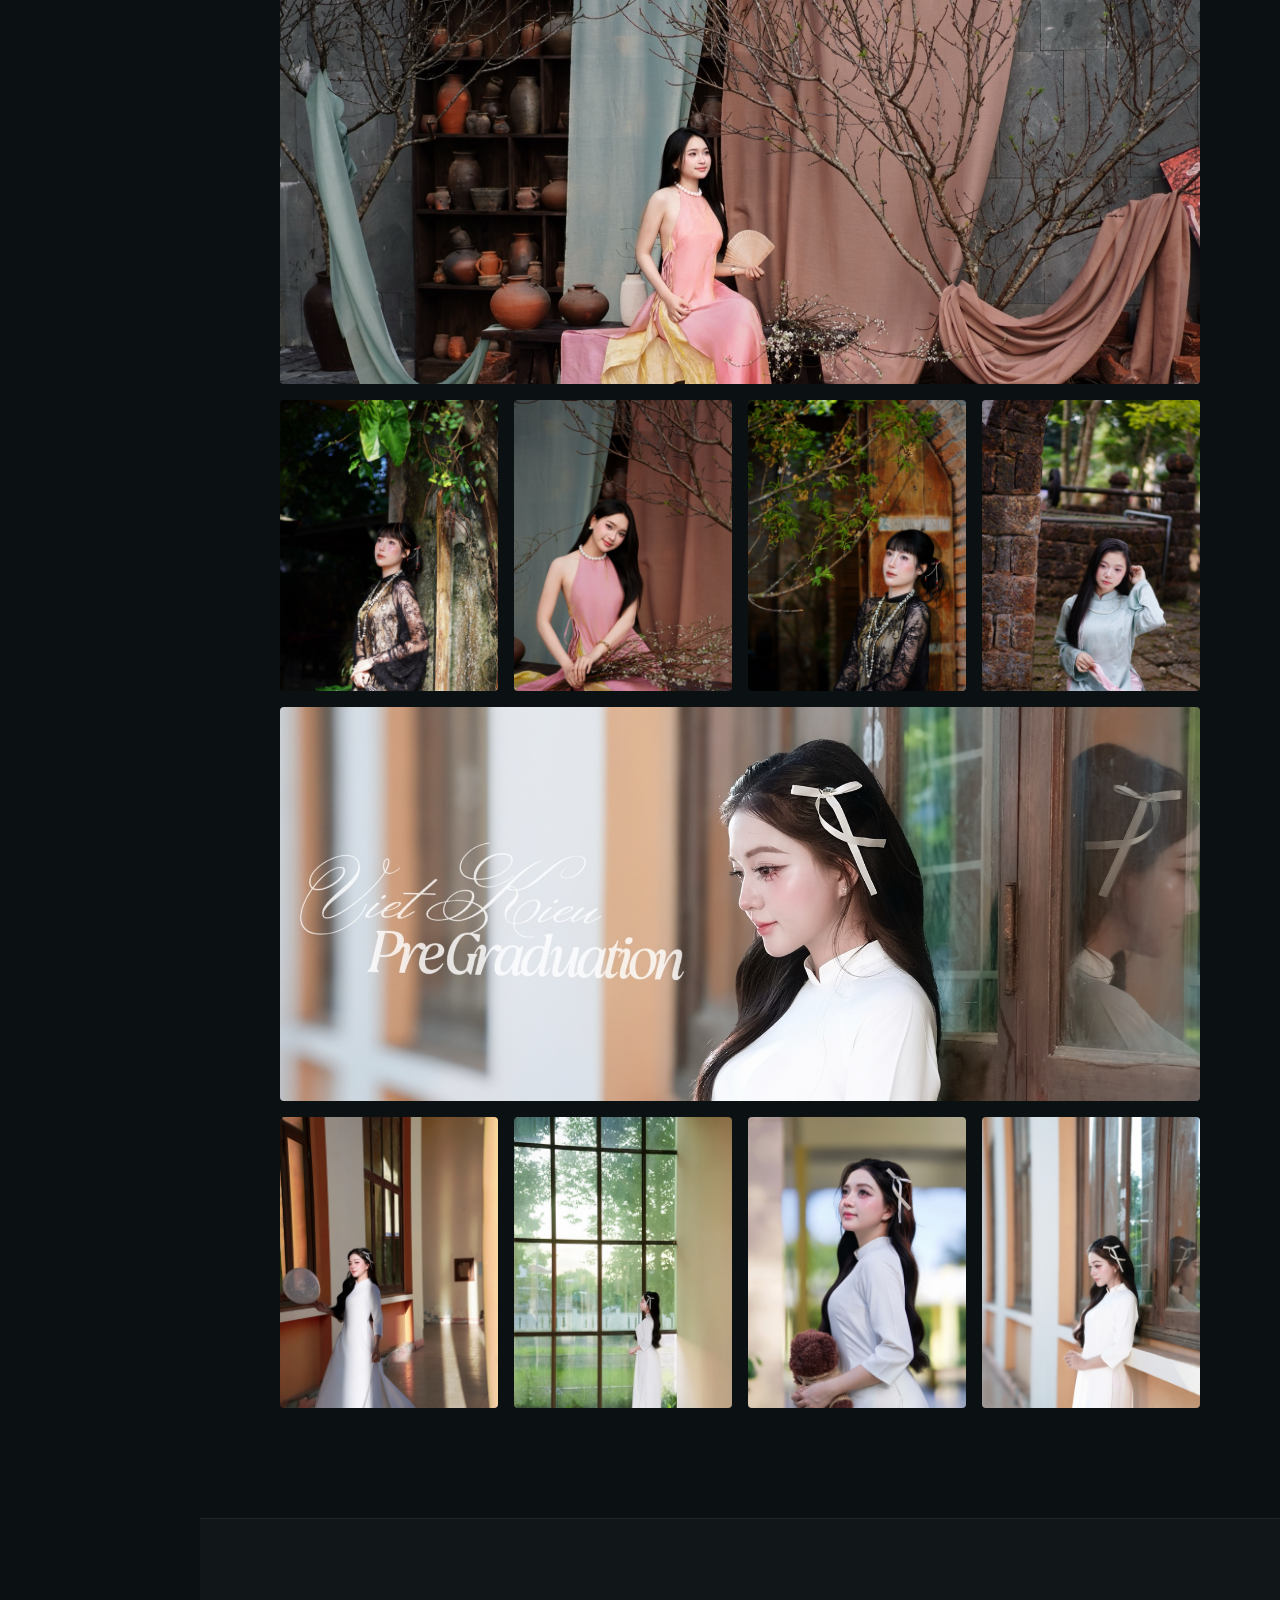
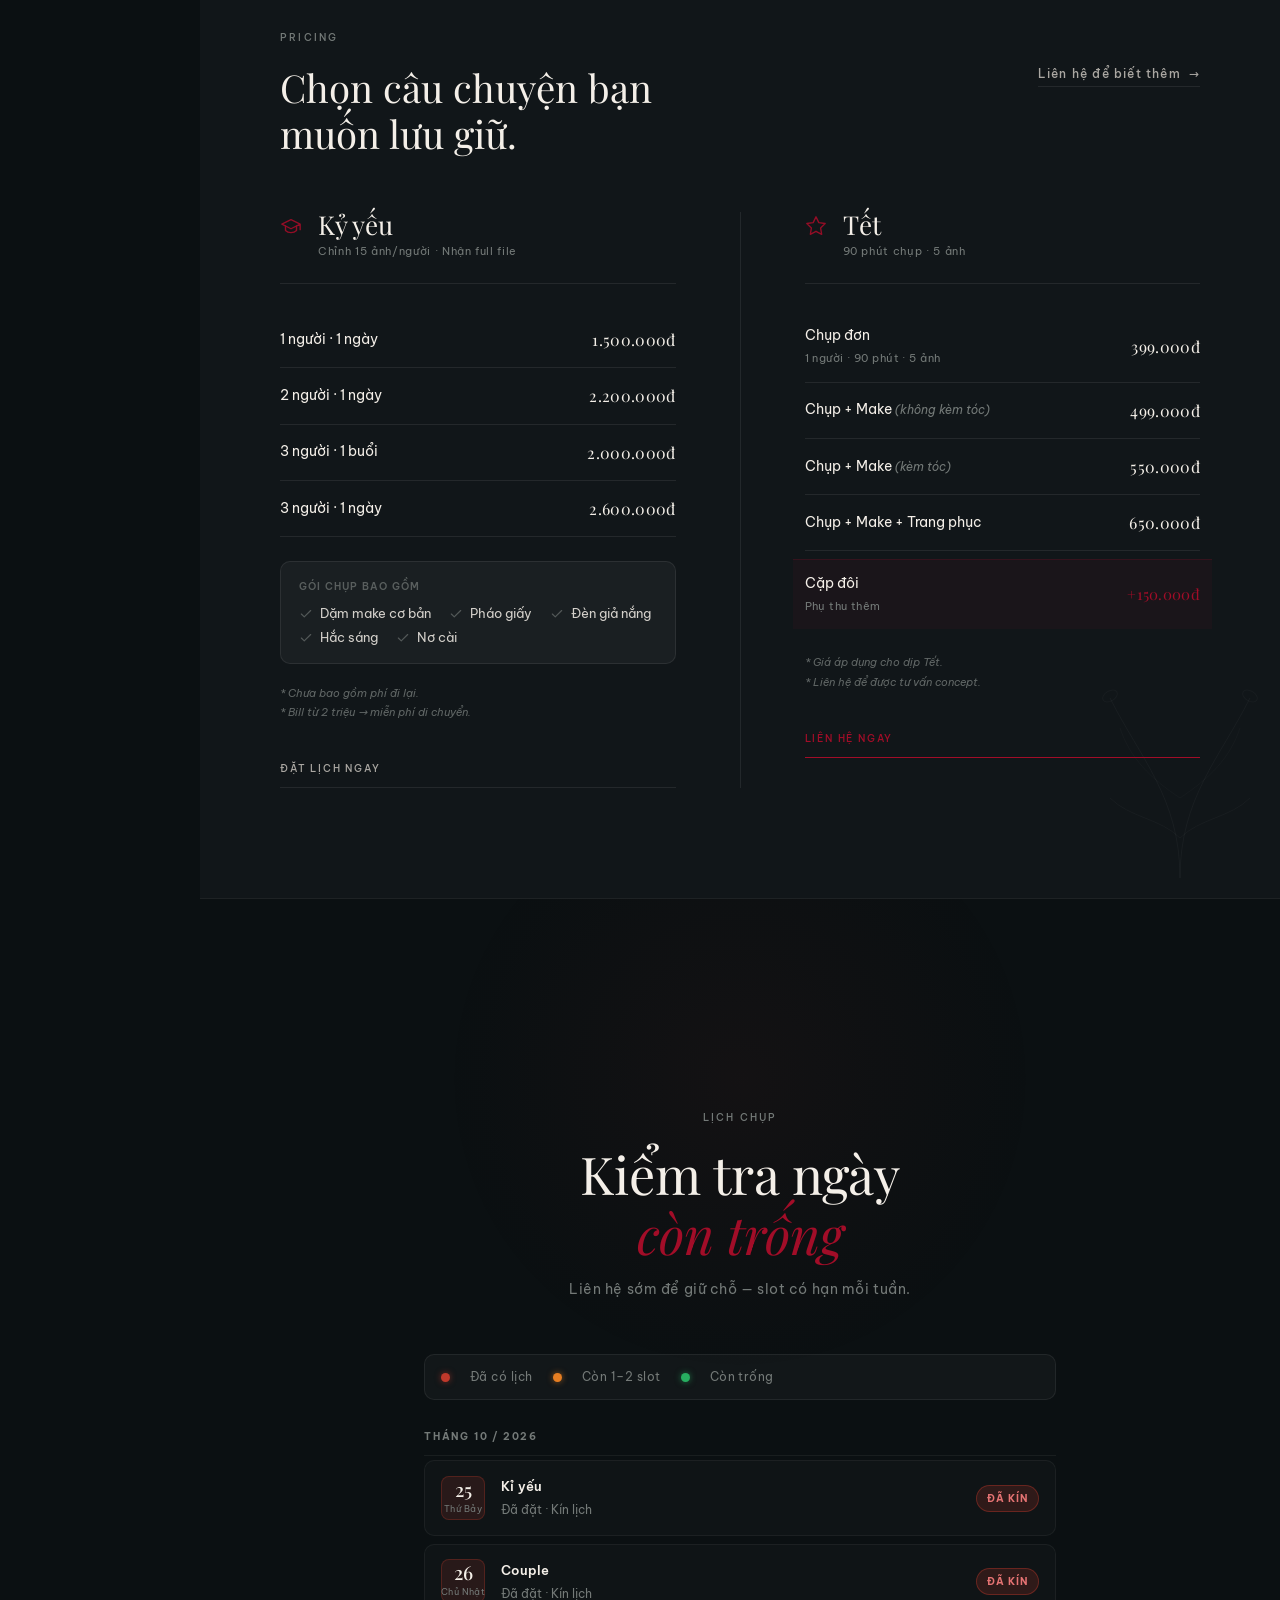
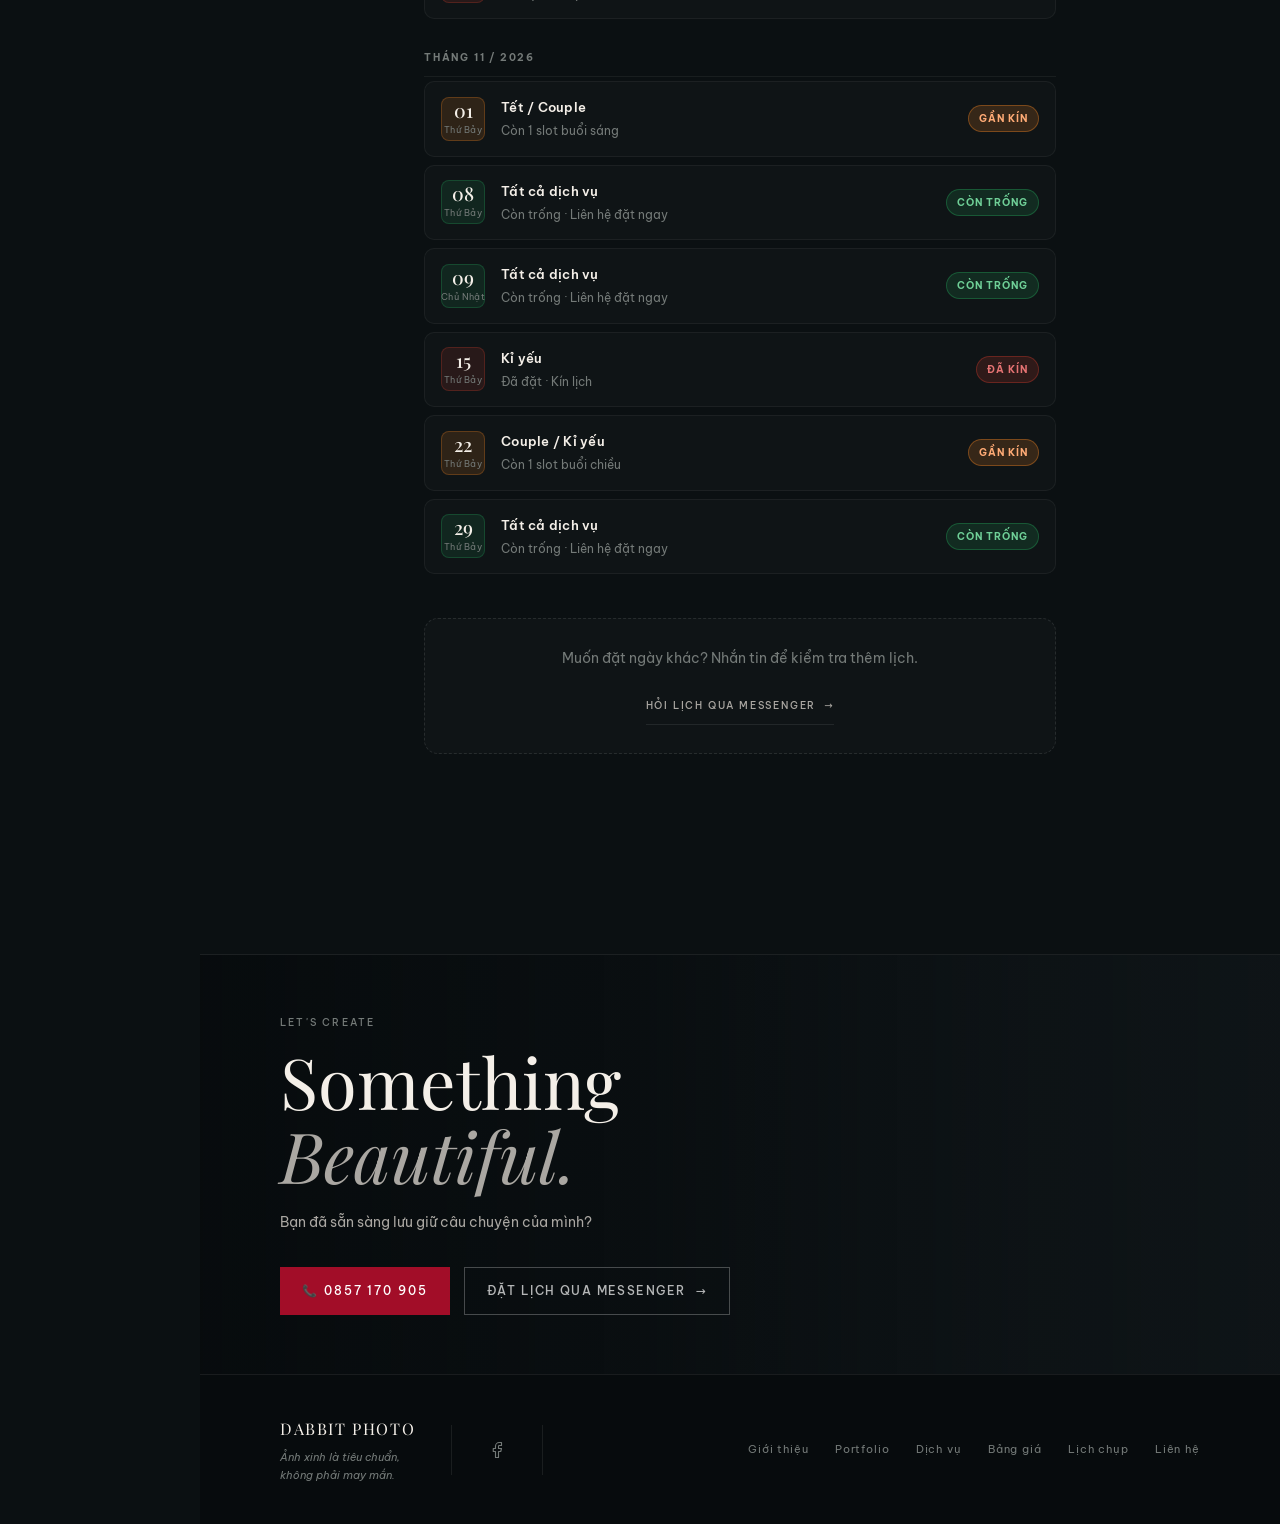
==== commit f3fda6e0: "sdada" ====
--- a/index.html
+++ b/index.html
@@ -769,6 +769,32 @@
               </div>
             </div>
 
+            <div class="pricing-includes">
+              <p class="pricing-includes-title">Gói chụp bao gồm</p>
+              <ul class="pricing-includes-list">
+                <li>
+                  <svg width="14" height="14" viewBox="0 0 24 24" fill="none" stroke="currentColor" stroke-width="2" stroke-linecap="round" stroke-linejoin="round" aria-hidden="true"><polyline points="20 6 9 17 4 12"/></svg>
+                  Dặm make cơ bản
+                </li>
+                <li>
+                  <svg width="14" height="14" viewBox="0 0 24 24" fill="none" stroke="currentColor" stroke-width="2" stroke-linecap="round" stroke-linejoin="round" aria-hidden="true"><polyline points="20 6 9 17 4 12"/></svg>
+                  Pháo giấy
+                </li>
+                <li>
+                  <svg width="14" height="14" viewBox="0 0 24 24" fill="none" stroke="currentColor" stroke-width="2" stroke-linecap="round" stroke-linejoin="round" aria-hidden="true"><polyline points="20 6 9 17 4 12"/></svg>
+                  Đèn giả nắng
+                </li>
+                <li>
+                  <svg width="14" height="14" viewBox="0 0 24 24" fill="none" stroke="currentColor" stroke-width="2" stroke-linecap="round" stroke-linejoin="round" aria-hidden="true"><polyline points="20 6 9 17 4 12"/></svg>
+                  Hắc sáng
+                </li>
+                <li>
+                  <svg width="14" height="14" viewBox="0 0 24 24" fill="none" stroke="currentColor" stroke-width="2" stroke-linecap="round" stroke-linejoin="round" aria-hidden="true"><polyline points="20 6 9 17 4 12"/></svg>
+                  Nơ cài
+                </li>
+              </ul>
+            </div>
+
             <p class="pricing-note">
               * Chưa bao gồm phí đi lại.<br>
               * Bill từ 2 triệu → miễn phí di chuyển.
--- a/style.css
+++ b/style.css
@@ -1483,6 +1483,51 @@
 .pkg-price--accent {
   color: var(--accent);
   font-size: 15px;
+}
+
+.pricing-includes {
+  margin-bottom: 20px;
+  padding: 16px 18px;
+  background: rgba(255, 255, 255, 0.04);
+  border: 1px solid rgba(255, 255, 255, 0.08);
+  border-radius: 10px;
+}
+
+.pricing-includes-title {
+  font-family: var(--font-sans);
+  font-size: 10px;
+  font-weight: 600;
+  letter-spacing: 0.12em;
+  text-transform: uppercase;
+  color: var(--text-muted);
+  opacity: 0.7;
+  margin-bottom: 10px;
+}
+
+.pricing-includes-list {
+  list-style: none;
+  padding: 0;
+  margin: 0;
+  display: flex;
+  flex-wrap: wrap;
+  gap: 7px 18px;
+}
+
+.pricing-includes-list li {
+  display: flex;
+  align-items: center;
+  gap: 7px;
+  font-family: var(--font-sans);
+  font-size: 12.5px;
+  color: var(--text-primary);
+  opacity: 0.85;
+  line-height: 1.4;
+}
+
+.pricing-includes-list li svg {
+  flex-shrink: 0;
+  color: var(--text-muted);
+  opacity: 0.75;
 }
 
 .pricing-note {
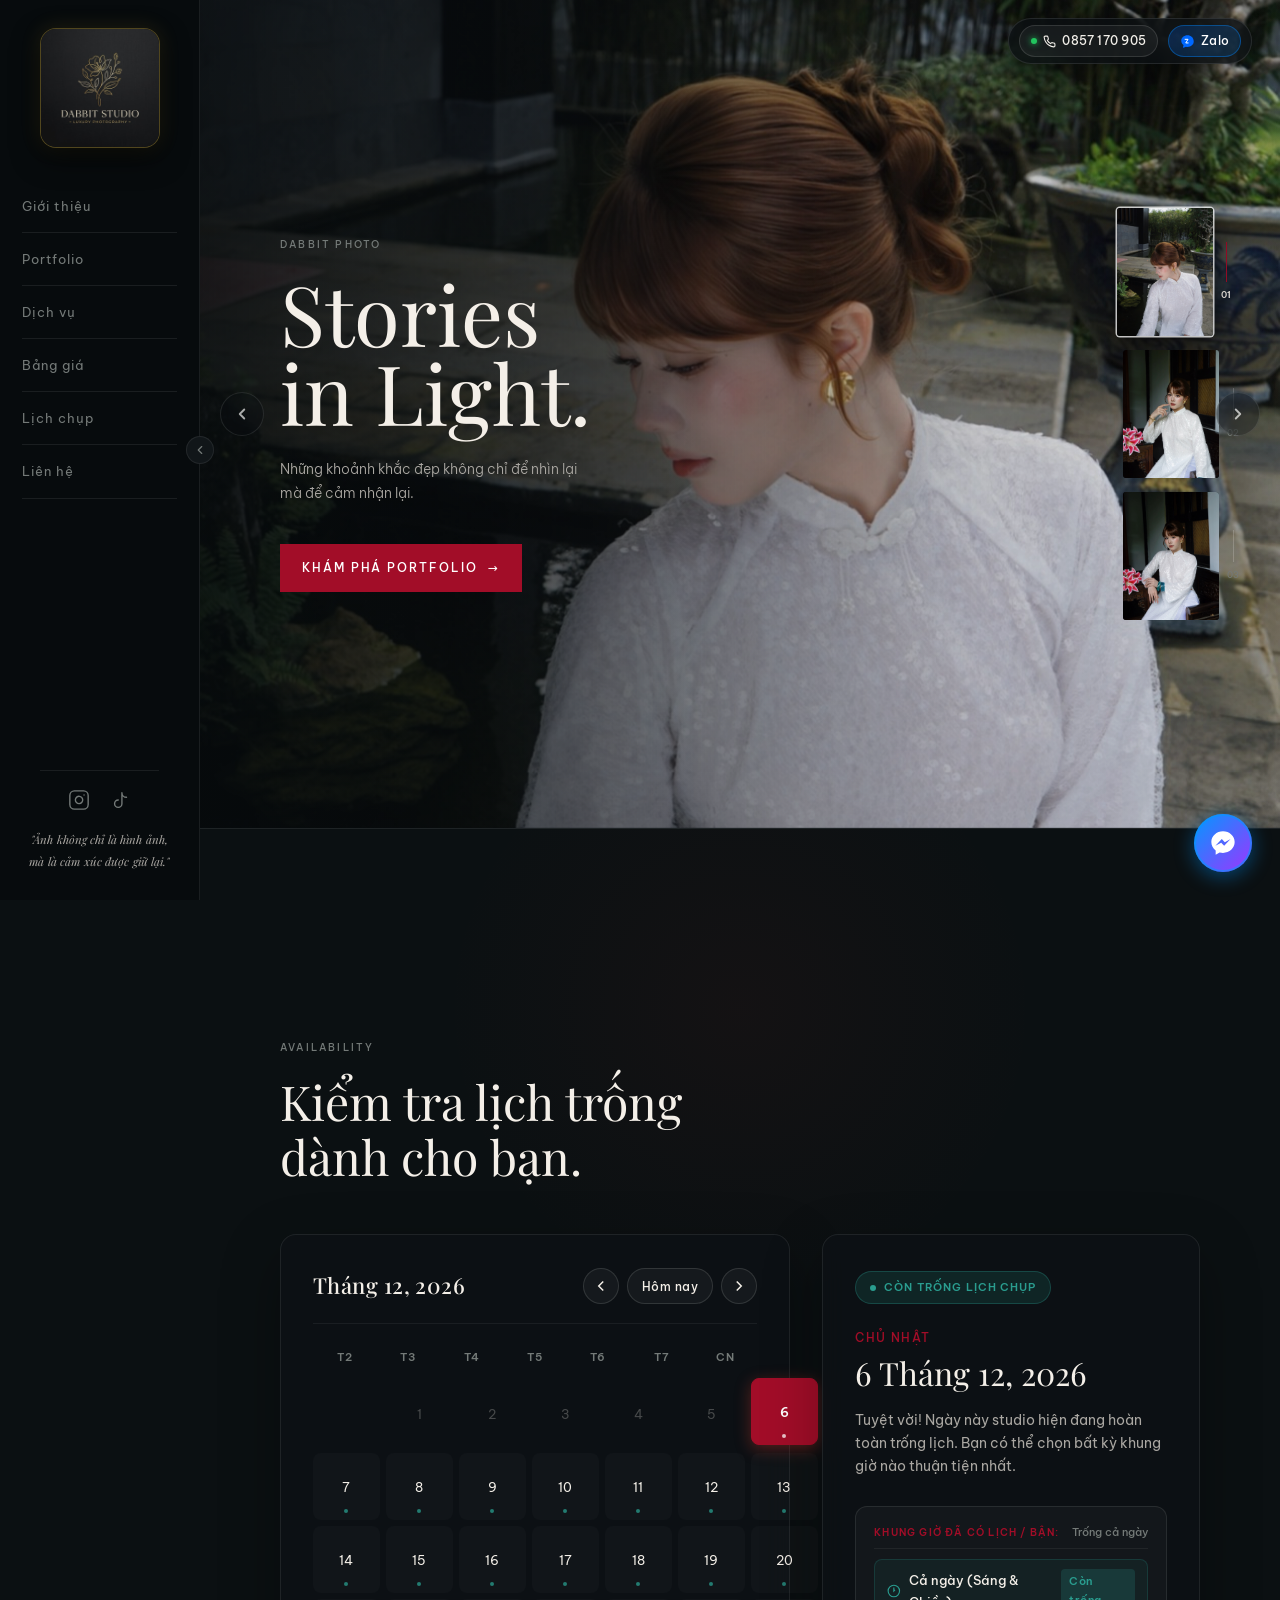
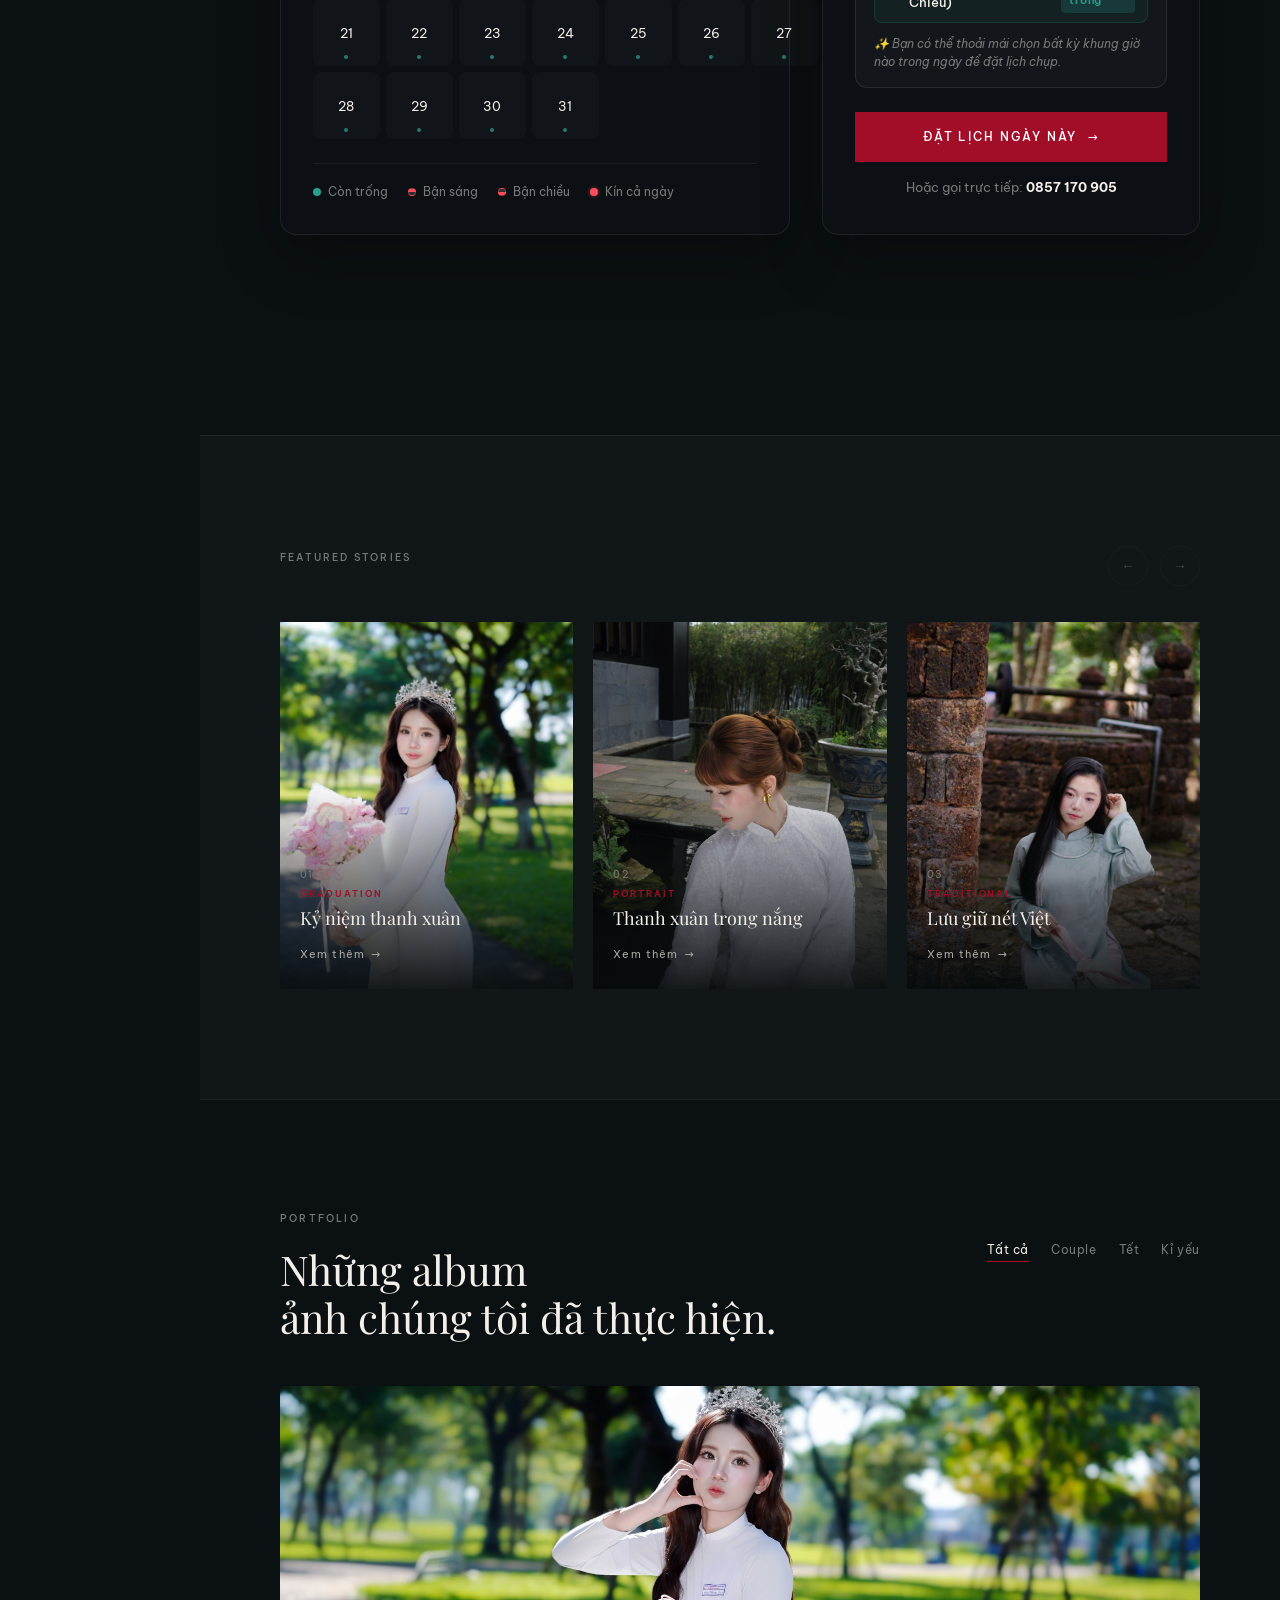
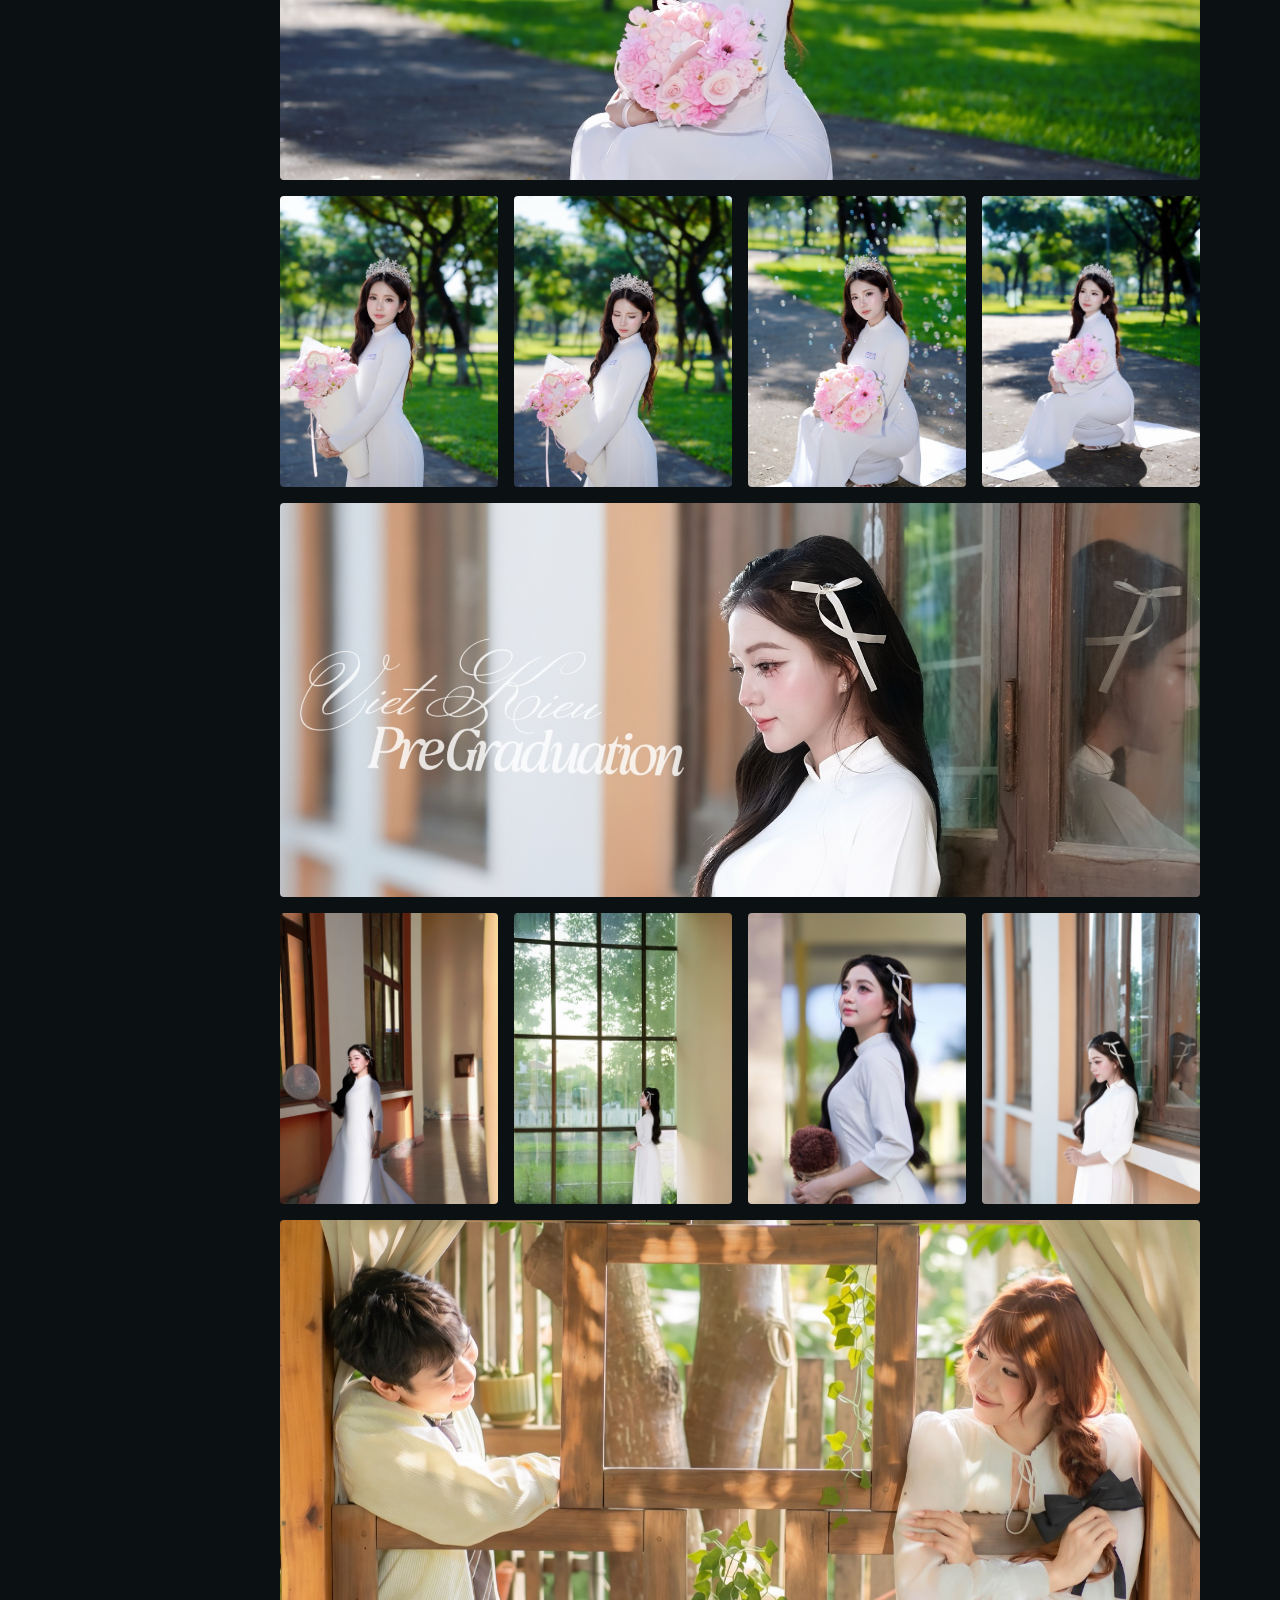
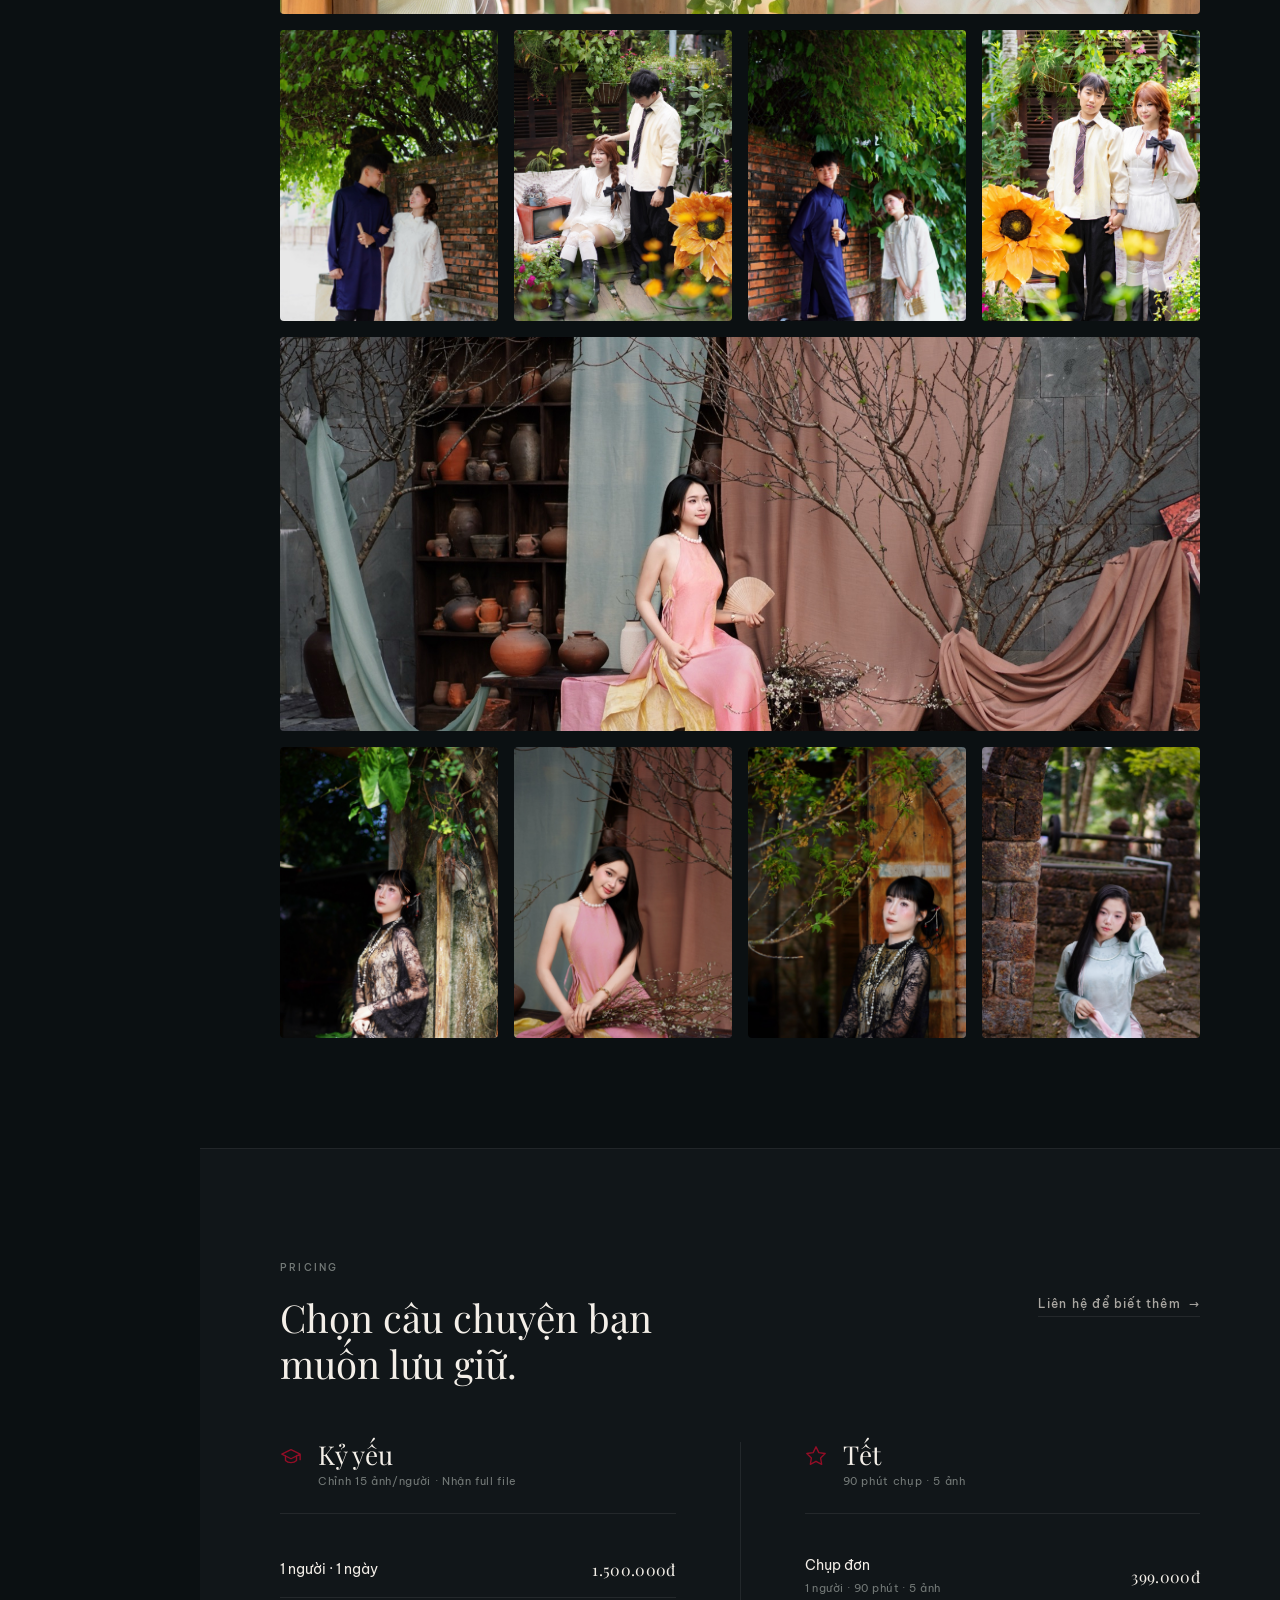
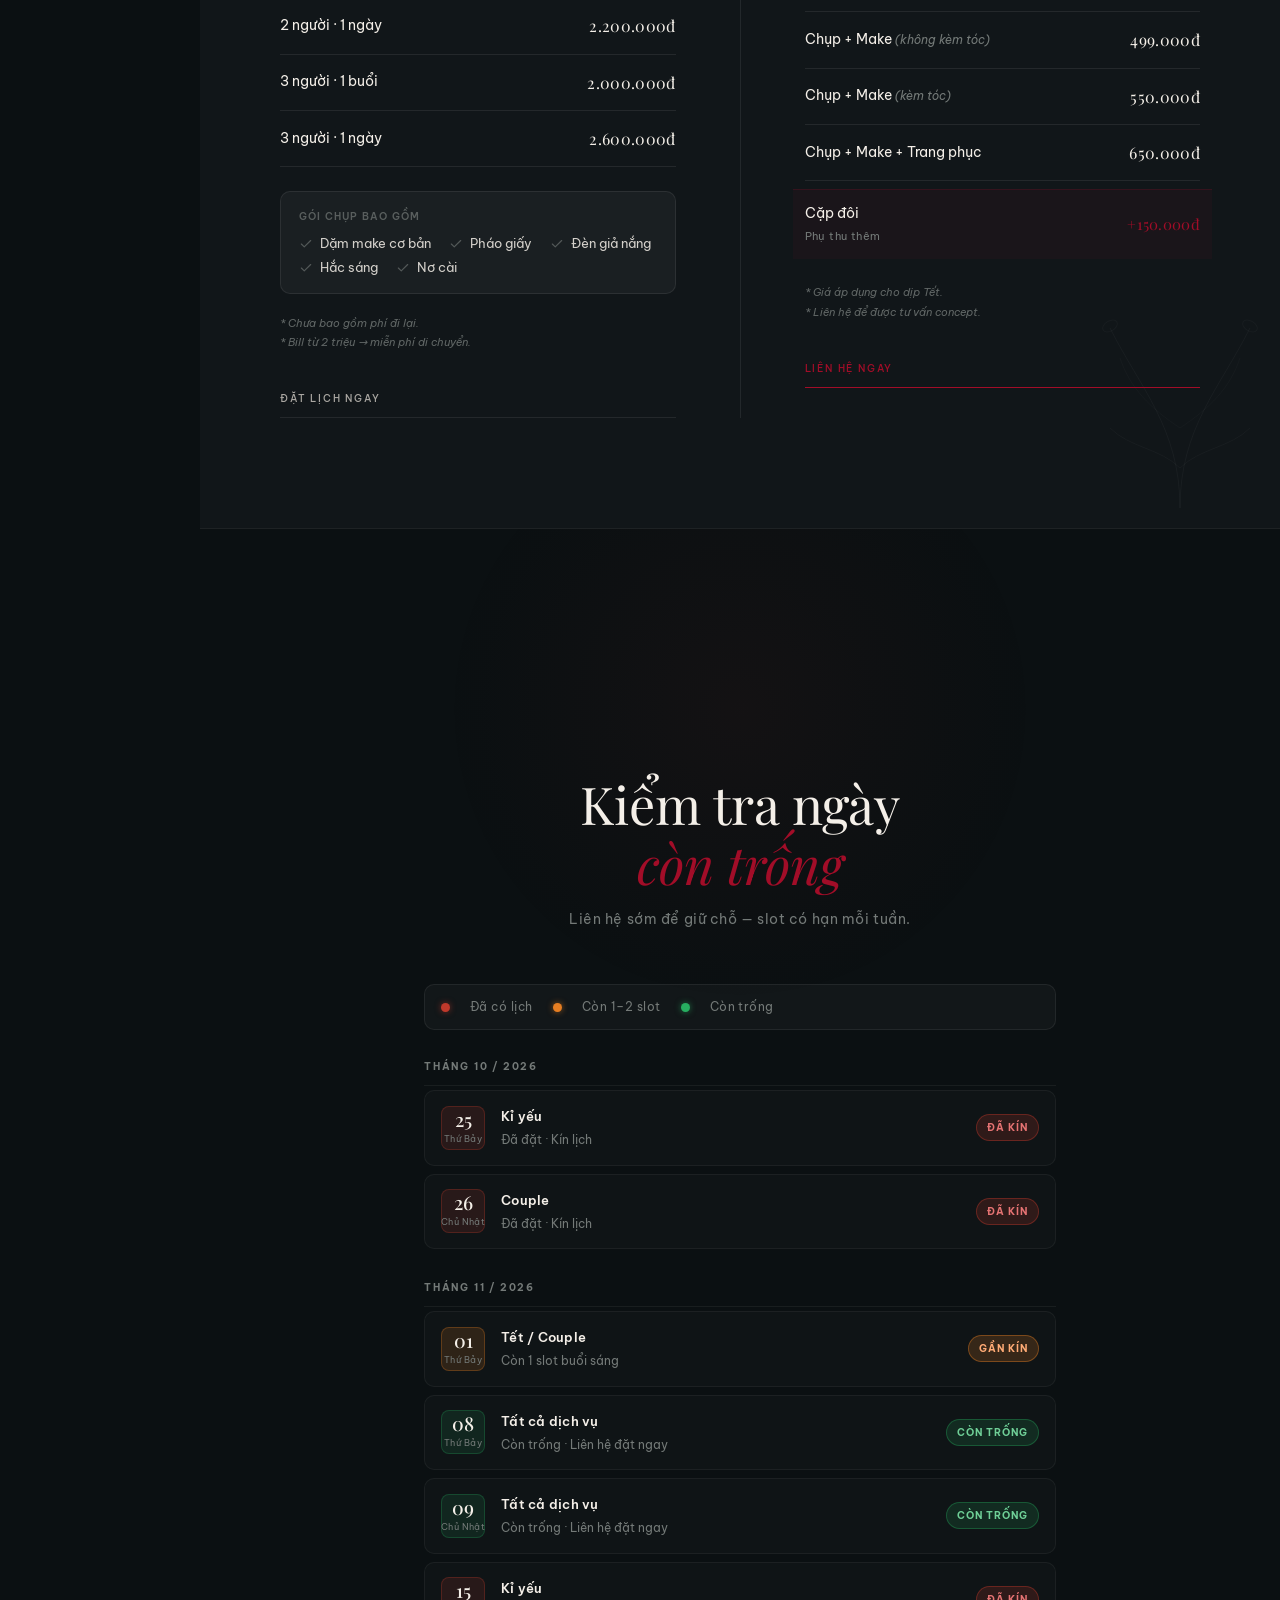
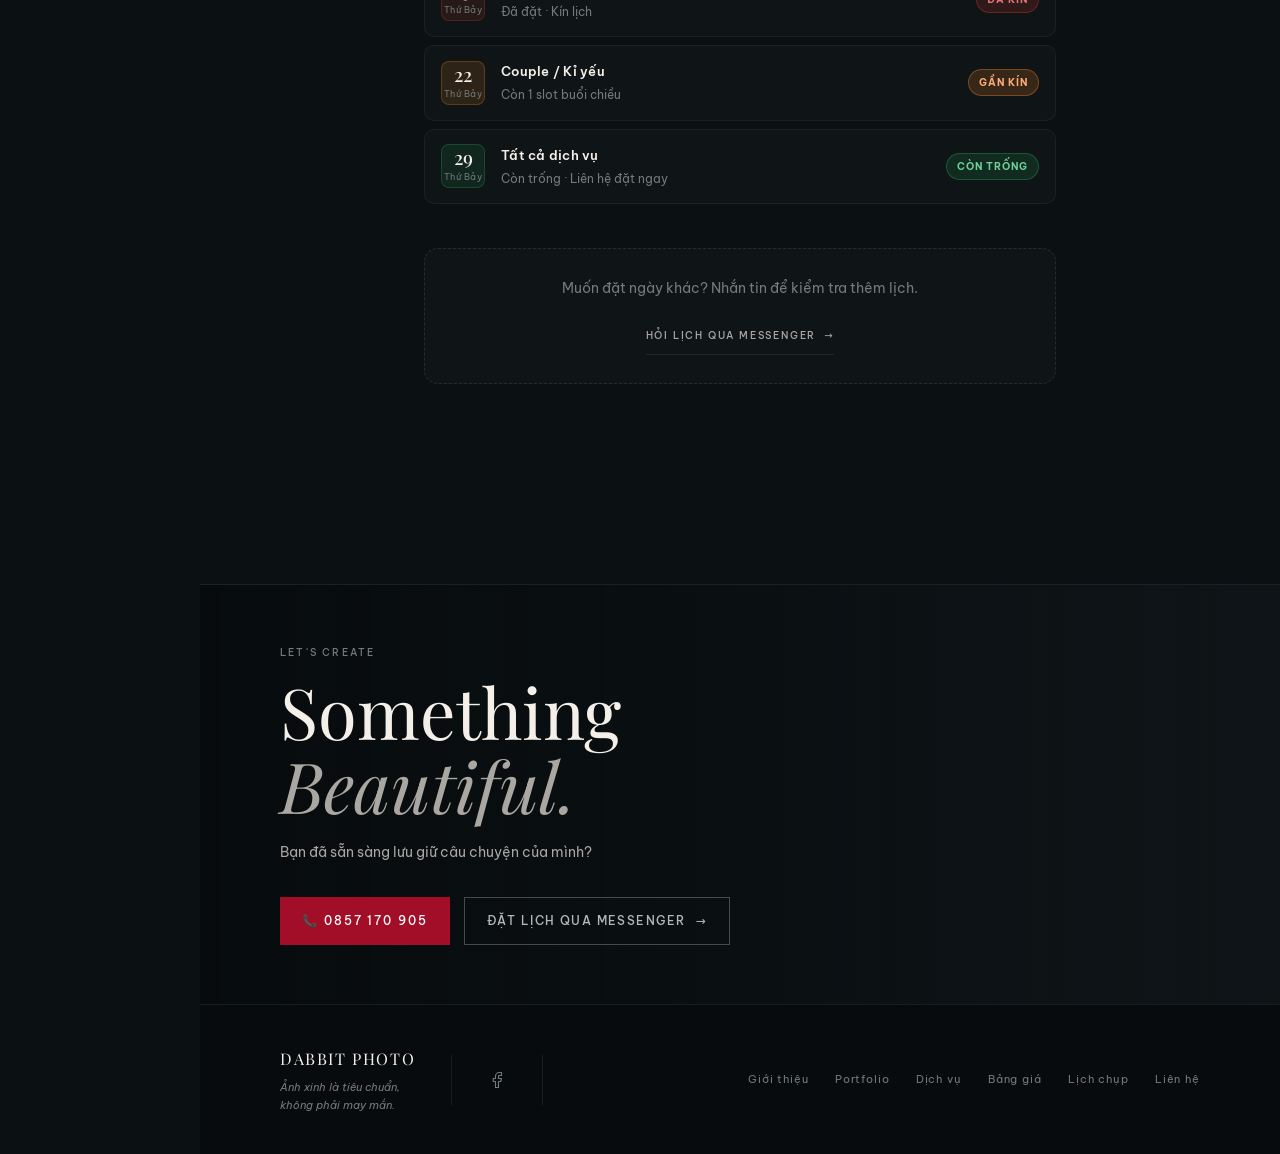
==== commit 997b5249: "vvv" ====
--- a/index.html
+++ b/index.html
@@ -446,52 +446,7 @@
 
       </div>
     </section><!-- /availability -->
-
-    <!-- ─── OUR STORY ─────────────────────── -->
-    <section class="story" id="story" aria-label="Our story section">
-      <div class="section-inner story-grid">
-
-        <!-- Left: Text -->
-        <div class="story-text">
-          <p class="section-label reveal">OUR STORY</p>
-          <h2 class="story-title reveal">
-            Mỗi bức ảnh là<br>
-            một ký ức được giữ lại.
-          </h2>
-          <p class="story-body reveal">
-            DABBIT PHOTO theo đuổi phong cách ảnh nhẹ nhàng,
-            tự nhiên và giàu cảm xúc. Chúng tôi tin rằng mỗi người
-            đều có những câu chuyện đẹp, và nhiếp ảnh là cách
-            tuyệt vời nhất để lưu giữ những câu chuyện đó.
-          </p>
-          <a href="#footer" class="text-link reveal" aria-label="Learn more about DABBIT PHOTO">
-            Khám phá về DABBIT <span class="btn-arrow">→</span>
-          </a>
-        </div>
-
-        <!-- Right: Images (4 portrait photos in 2x2 layout, preserving exact 2:3 ratio) -->
-        <div class="story-visuals">
-          <div class="story-img-item reveal" role="img" aria-label="DABBIT PHOTO story photo 1">
-            <img src="anh/optimized/IMG_1254.JPG" alt="DABBIT PHOTO photography story 1" loading="lazy" />
-            <div class="img-placeholder-label">IMAGE</div>
-          </div>
-          <div class="story-img-item reveal" role="img" aria-label="DABBIT PHOTO story photo 2">
-            <img src="anh/optimized/IMG_1258.JPG" alt="DABBIT PHOTO photography story 2" loading="lazy" />
-            <div class="img-placeholder-label">IMAGE</div>
-          </div>
-          <div class="story-img-item reveal" role="img" aria-label="DABBIT PHOTO story photo 3">
-            <img src="anh/optimized/IMG_1259.JPG" alt="DABBIT PHOTO photography story 3" loading="lazy" />
-            <div class="img-placeholder-label">IMAGE</div>
-          </div>
-          <div class="story-img-item reveal" role="img" aria-label="DABBIT PHOTO story photo 4">
-            <img src="anh/optimized/IMG_1347.JPG" alt="DABBIT PHOTO photography story 4" loading="lazy" />
-            <div class="img-placeholder-label">IMAGE</div>
-          </div>
-        </div>
-
-      </div>
-    </section><!-- /story -->
-
+    
     <!-- ─── FEATURED STORIES ──────────────── -->
     <section class="featured" id="featured" aria-label="Featured stories section">
       <div class="section-inner">
@@ -509,7 +464,7 @@
 
             <article class="feat-card reveal" aria-label="Featured story 1: Graduation" data-story="ki-yeu-new" data-cat="GRADUATION" data-num="01" data-title="Kỷ niệm thanh xuân">
               <div class="feat-img-slot" role="img" aria-label="Graduation photography featured">
-                <img src="anh/ki yeuuu new/optimized/IMG_5562.JPG" alt="Graduation – Kỷ niệm thanh xuân" loading="lazy" />
+                <img src="anh/ki yeuuu new/optimized/IMG_5580.JPG" alt="Graduation – Kỷ niệm thanh xuân" loading="lazy" />
                 <div class="img-placeholder-label">IMAGE</div>
               </div>
               <div class="feat-card-overlay" aria-hidden="true"></div>
@@ -580,6 +535,87 @@
         <!-- Editorial Masonry Grid -->
         <div class="portfolio-grid" id="portfolio-grid" aria-label="Portfolio photography grid">
 
+          <!-- ═══ KỈ YẾU (Ngang trước, Dọc sau) ═══ -->
+          <div class="port-item port-wide reveal" data-category="ki-yeu" role="img" aria-label="Kỉ yếu wide photography">
+            <img src="anh/ki yeuuu new/optimized/IMG_5583.JPG" alt="Kỉ yếu photography" loading="lazy" />
+            <div class="port-overlay" aria-hidden="true">
+              <span class="port-category-label">Kỉ yếu</span>
+              <span class="port-arrow" aria-hidden="true">↗</span>
+            </div>
+          </div>
+
+          <div class="port-item port-portrait reveal" data-category="ki-yeu" role="img" aria-label="Kỉ yếu photography 1">
+            <img src="anh/ki yeuuu new/optimized/IMG_5580.JPG" alt="Kỉ yếu photography" loading="lazy" />
+            <div class="port-overlay" aria-hidden="true">
+              <span class="port-category-label">Kỉ yếu</span>
+              <span class="port-arrow" aria-hidden="true">↗</span>
+            </div>
+          </div>
+
+          <div class="port-item port-portrait reveal" data-category="ki-yeu" role="img" aria-label="Kỉ yếu photography 2">
+            <img src="anh/ki yeuuu new/optimized/IMG_5581.JPG" alt="Kỉ yếu photography" loading="lazy" />
+            <div class="port-overlay" aria-hidden="true">
+              <span class="port-category-label">Kỉ yếu</span>
+              <span class="port-arrow" aria-hidden="true">↗</span>
+            </div>
+          </div>
+
+          <div class="port-item port-portrait port-desktop-only reveal" data-category="ki-yeu" role="img" aria-label="Kỉ yếu photography 3">
+            <img src="anh/ki yeuuu new/optimized/IMG_5584.JPG" alt="Kỉ yếu photography" loading="lazy" />
+            <div class="port-overlay" aria-hidden="true">
+              <span class="port-category-label">Kỉ yếu</span>
+              <span class="port-arrow" aria-hidden="true">↗</span>
+            </div>
+          </div>
+
+          <div class="port-item port-portrait port-desktop-only reveal" data-category="ki-yeu" role="img" aria-label="Kỉ yếu photography 4">
+            <img src="anh/ki yeuuu new/optimized/IMG_5585.JPG" alt="Kỉ yếu photography" loading="lazy" />
+            <div class="port-overlay" aria-hidden="true">
+              <span class="port-category-label">Kỉ yếu</span>
+              <span class="port-arrow" aria-hidden="true">↗</span>
+            </div>
+          </div>
+
+          <div class="port-item port-wide reveal" data-category="ki-yeu" role="img" aria-label="Kỉ yếu wide photography 2">
+            <img src="anh/ki yeuuu new/optimized/IMG_5562.JPG" alt="Kỉ yếu photography" loading="lazy" />
+            <div class="port-overlay" aria-hidden="true">
+              <span class="port-category-label">Kỉ yếu</span>
+              <span class="port-arrow" aria-hidden="true">↗</span>
+            </div>
+          </div>
+
+          <div class="port-item port-portrait reveal" data-category="ki-yeu" role="img" aria-label="Kỉ yếu photography 5">
+            <img src="anh/ki yeuuu new/optimized/IMG_5570.JPG" alt="Kỉ yếu photography" loading="lazy" />
+            <div class="port-overlay" aria-hidden="true">
+              <span class="port-category-label">Kỉ yếu</span>
+              <span class="port-arrow" aria-hidden="true">↗</span>
+            </div>
+          </div>
+
+          <div class="port-item port-portrait reveal" data-category="ki-yeu" role="img" aria-label="Kỉ yếu photography 6">
+            <img src="anh/ki yeuuu new/optimized/IMG_5571.JPG" alt="Kỉ yếu photography" loading="lazy" />
+            <div class="port-overlay" aria-hidden="true">
+              <span class="port-category-label">Kỉ yếu</span>
+              <span class="port-arrow" aria-hidden="true">↗</span>
+            </div>
+          </div>
+
+          <div class="port-item port-portrait port-desktop-only reveal" data-category="ki-yeu" role="img" aria-label="Kỉ yếu photography 7">
+            <img src="anh/ki yeuuu new/optimized/IMG_5540.JPG" alt="Kỉ yếu photography" loading="lazy" />
+            <div class="port-overlay" aria-hidden="true">
+              <span class="port-category-label">Kỉ yếu</span>
+              <span class="port-arrow" aria-hidden="true">↗</span>
+            </div>
+          </div>
+
+          <div class="port-item port-portrait port-desktop-only reveal" data-category="ki-yeu" role="img" aria-label="Kỉ yếu photography 8">
+            <img src="anh/ki yeuuu new/optimized/IMG_5561.JPG" alt="Kỉ yếu photography" loading="lazy" />
+            <div class="port-overlay" aria-hidden="true">
+              <span class="port-category-label">Kỉ yếu</span>
+              <span class="port-arrow" aria-hidden="true">↗</span>
+            </div>
+          </div>
+
           <!-- ═══ COUPLE (Ngang trước, Dọc sau) ═══ -->
           <div class="port-item port-wide reveal" data-category="couple" role="img" aria-label="Couple wide photography">
             <img src="anh/couple/optimized/IMG_5018.JPG" alt="Couple photography" loading="lazy" />
@@ -657,47 +693,6 @@
             <img src="anh/tet/optimized/DSC09271.JPEG" alt="Tết photography" loading="lazy" />
             <div class="port-overlay" aria-hidden="true">
               <span class="port-category-label">Tết</span>
-              <span class="port-arrow" aria-hidden="true">↗</span>
-            </div>
-          </div>
-
-          <!-- ═══ KỈ YẾU (Ngang trước, Dọc sau) ═══ -->
-          <div class="port-item port-wide reveal" data-category="ki-yeu" role="img" aria-label="Kỉ yếu wide photography">
-            <img src="anh/ki yeuuu new/optimized/IMG_5562.JPG" alt="Kỉ yếu photography" loading="lazy" />
-            <div class="port-overlay" aria-hidden="true">
-              <span class="port-category-label">Kỉ yếu</span>
-              <span class="port-arrow" aria-hidden="true">↗</span>
-            </div>
-          </div>
-
-          <div class="port-item port-portrait reveal" data-category="ki-yeu" role="img" aria-label="Kỉ yếu photography 1">
-            <img src="anh/ki yeuuu new/optimized/IMG_5570.JPG" alt="Kỉ yếu photography" loading="lazy" />
-            <div class="port-overlay" aria-hidden="true">
-              <span class="port-category-label">Kỉ yếu</span>
-              <span class="port-arrow" aria-hidden="true">↗</span>
-            </div>
-          </div>
-
-          <div class="port-item port-portrait reveal" data-category="ki-yeu" role="img" aria-label="Kỉ yếu photography 2">
-            <img src="anh/ki yeuuu new/optimized/IMG_5571.JPG" alt="Kỉ yếu photography" loading="lazy" />
-            <div class="port-overlay" aria-hidden="true">
-              <span class="port-category-label">Kỉ yếu</span>
-              <span class="port-arrow" aria-hidden="true">↗</span>
-            </div>
-          </div>
-
-          <div class="port-item port-portrait port-desktop-only reveal" data-category="ki-yeu" role="img" aria-label="Kỉ yếu photography 3">
-            <img src="anh/ki yeuuu new/optimized/IMG_5540.JPG" alt="Kỉ yếu photography" loading="lazy" />
-            <div class="port-overlay" aria-hidden="true">
-              <span class="port-category-label">Kỉ yếu</span>
-              <span class="port-arrow" aria-hidden="true">↗</span>
-            </div>
-          </div>
-
-          <div class="port-item port-portrait port-desktop-only reveal" data-category="ki-yeu" role="img" aria-label="Kỉ yếu photography 4">
-            <img src="anh/ki yeuuu new/optimized/IMG_5561.JPG" alt="Kỉ yếu photography" loading="lazy" />
-            <div class="port-overlay" aria-hidden="true">
-              <span class="port-category-label">Kỉ yếu</span>
               <span class="port-arrow" aria-hidden="true">↗</span>
             </div>
           </div>
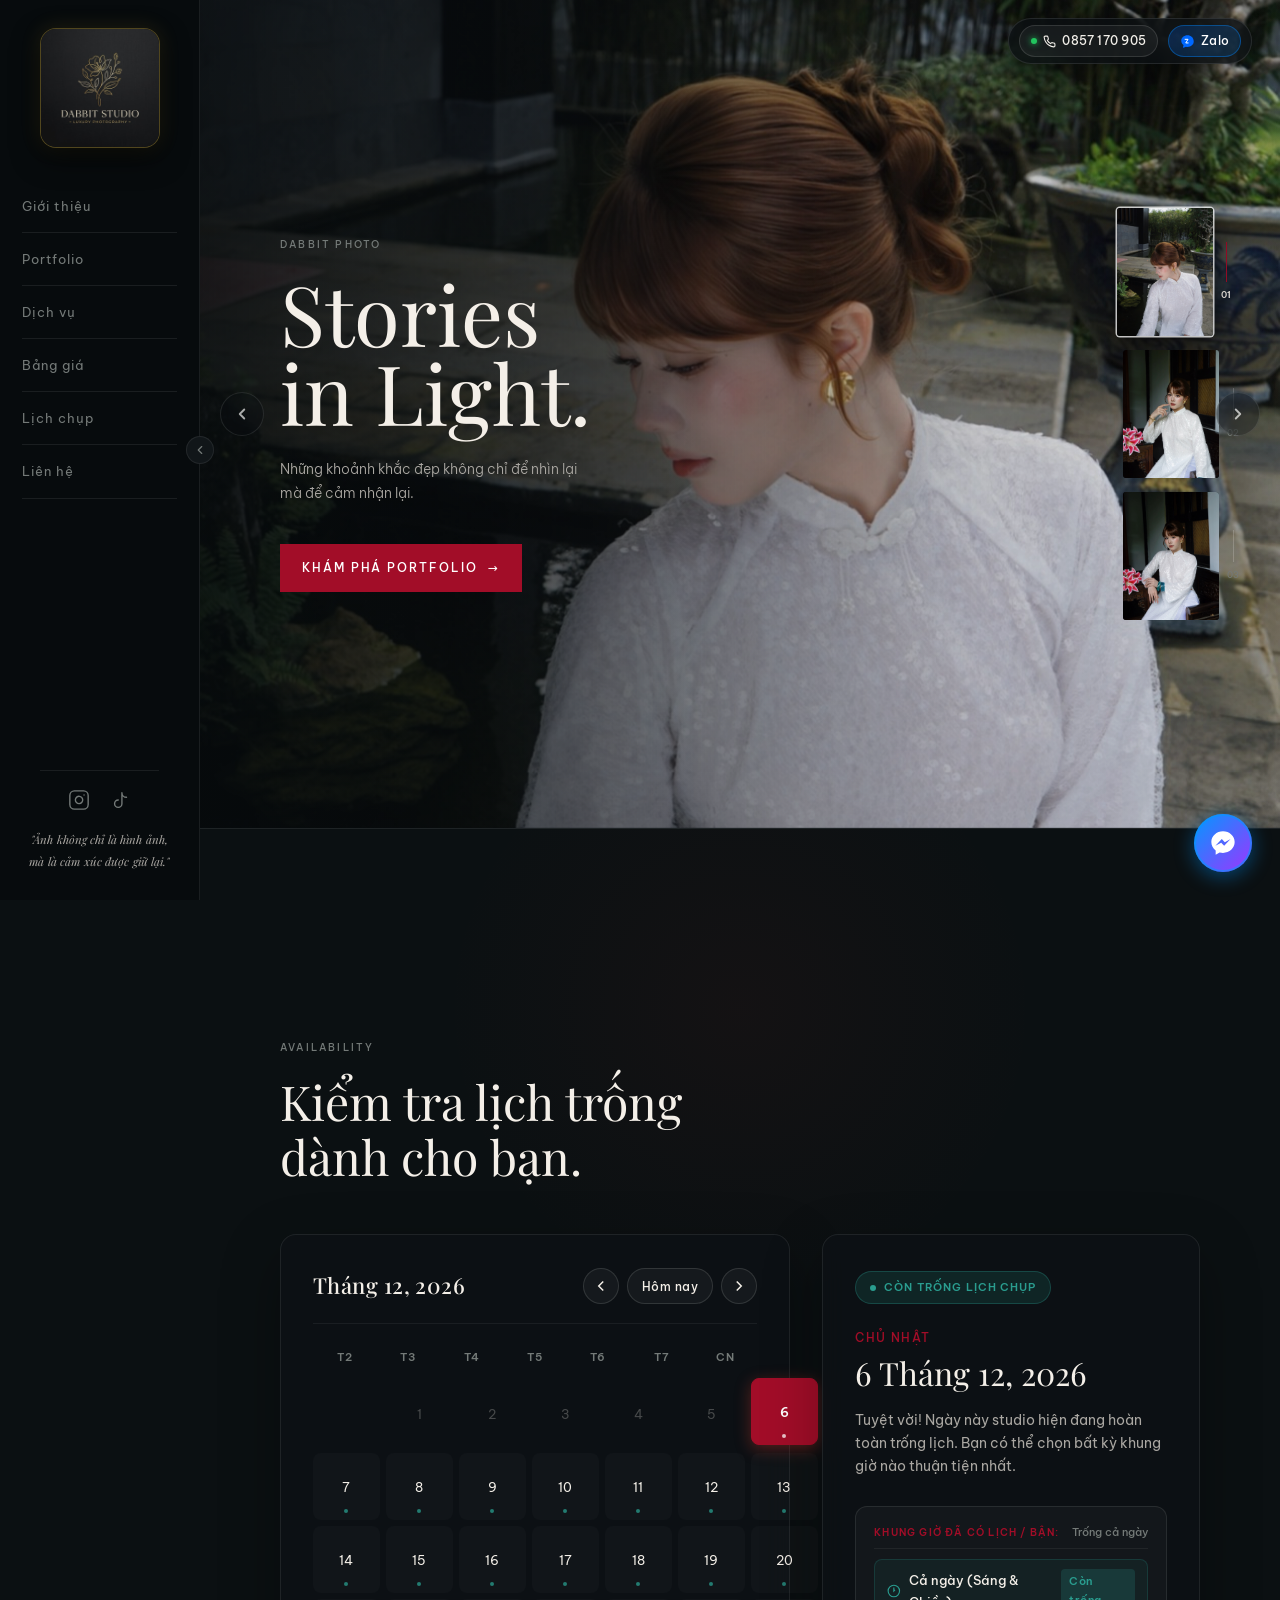
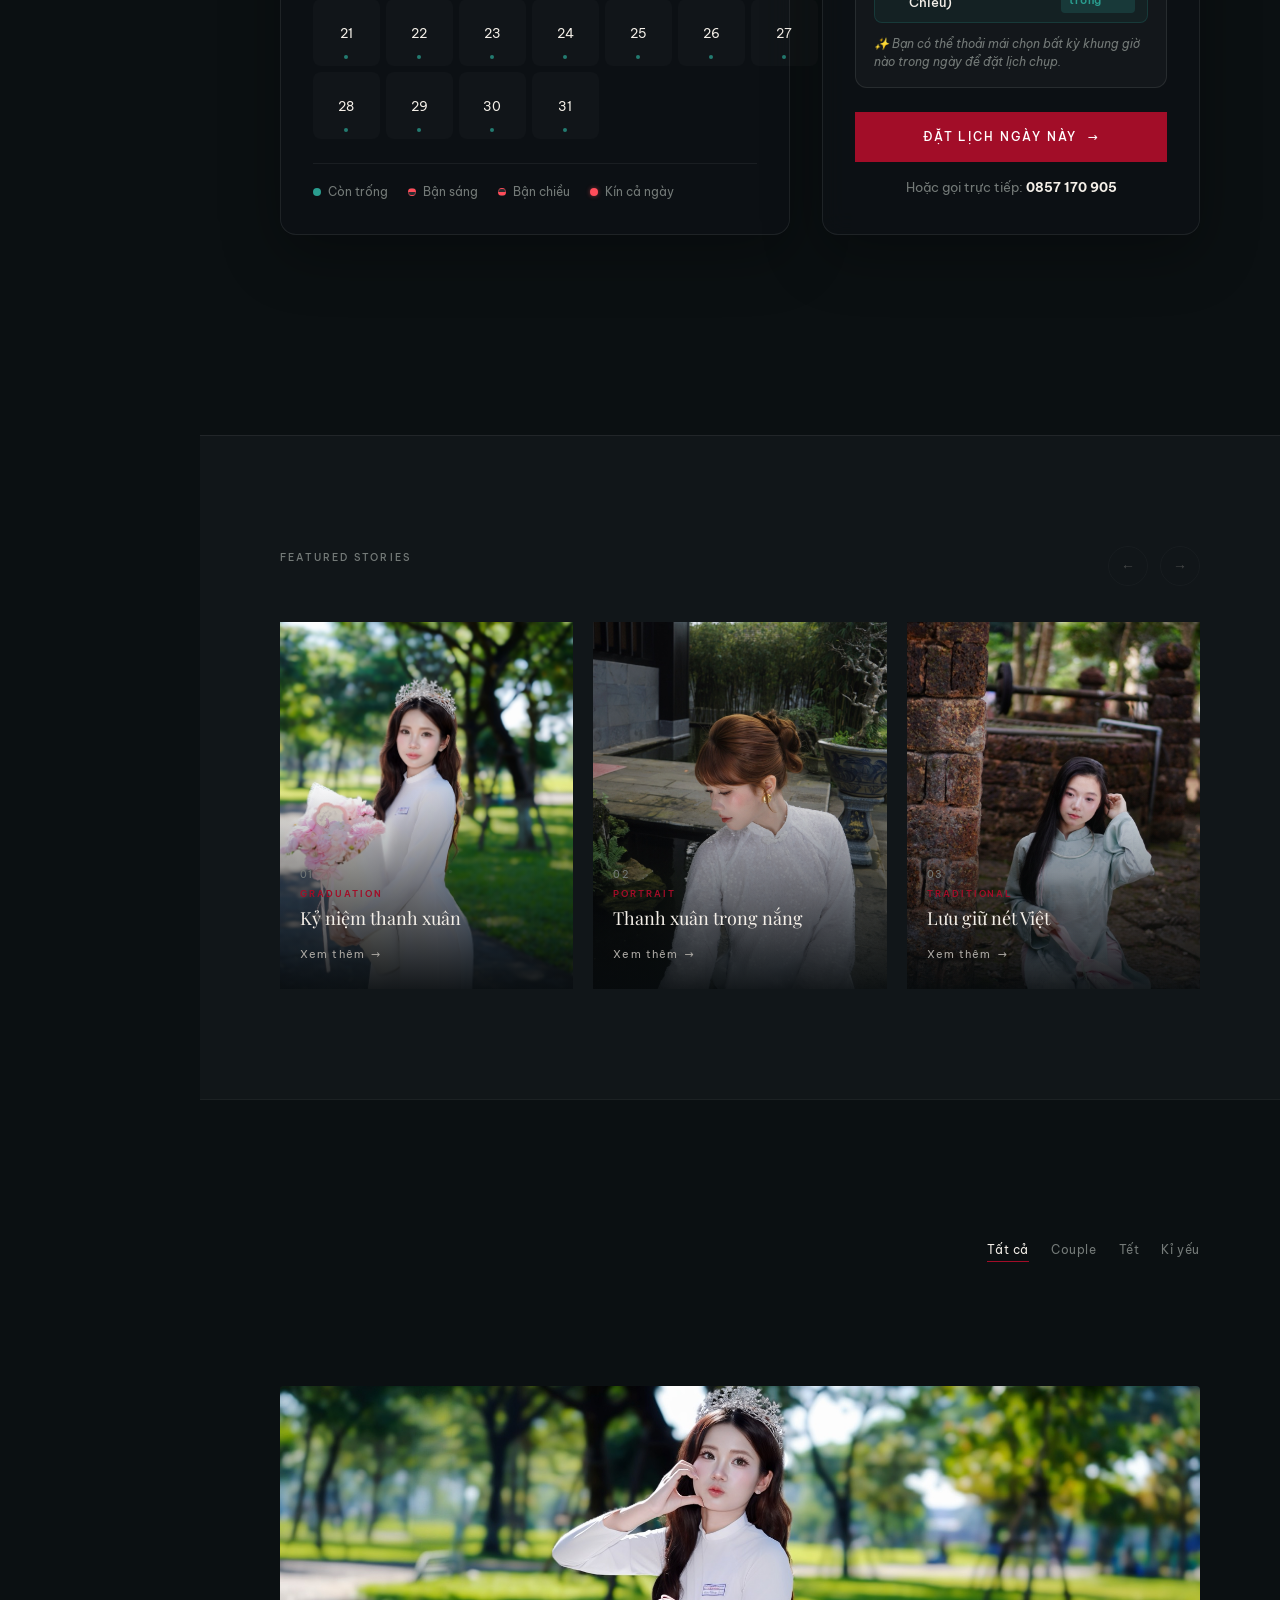
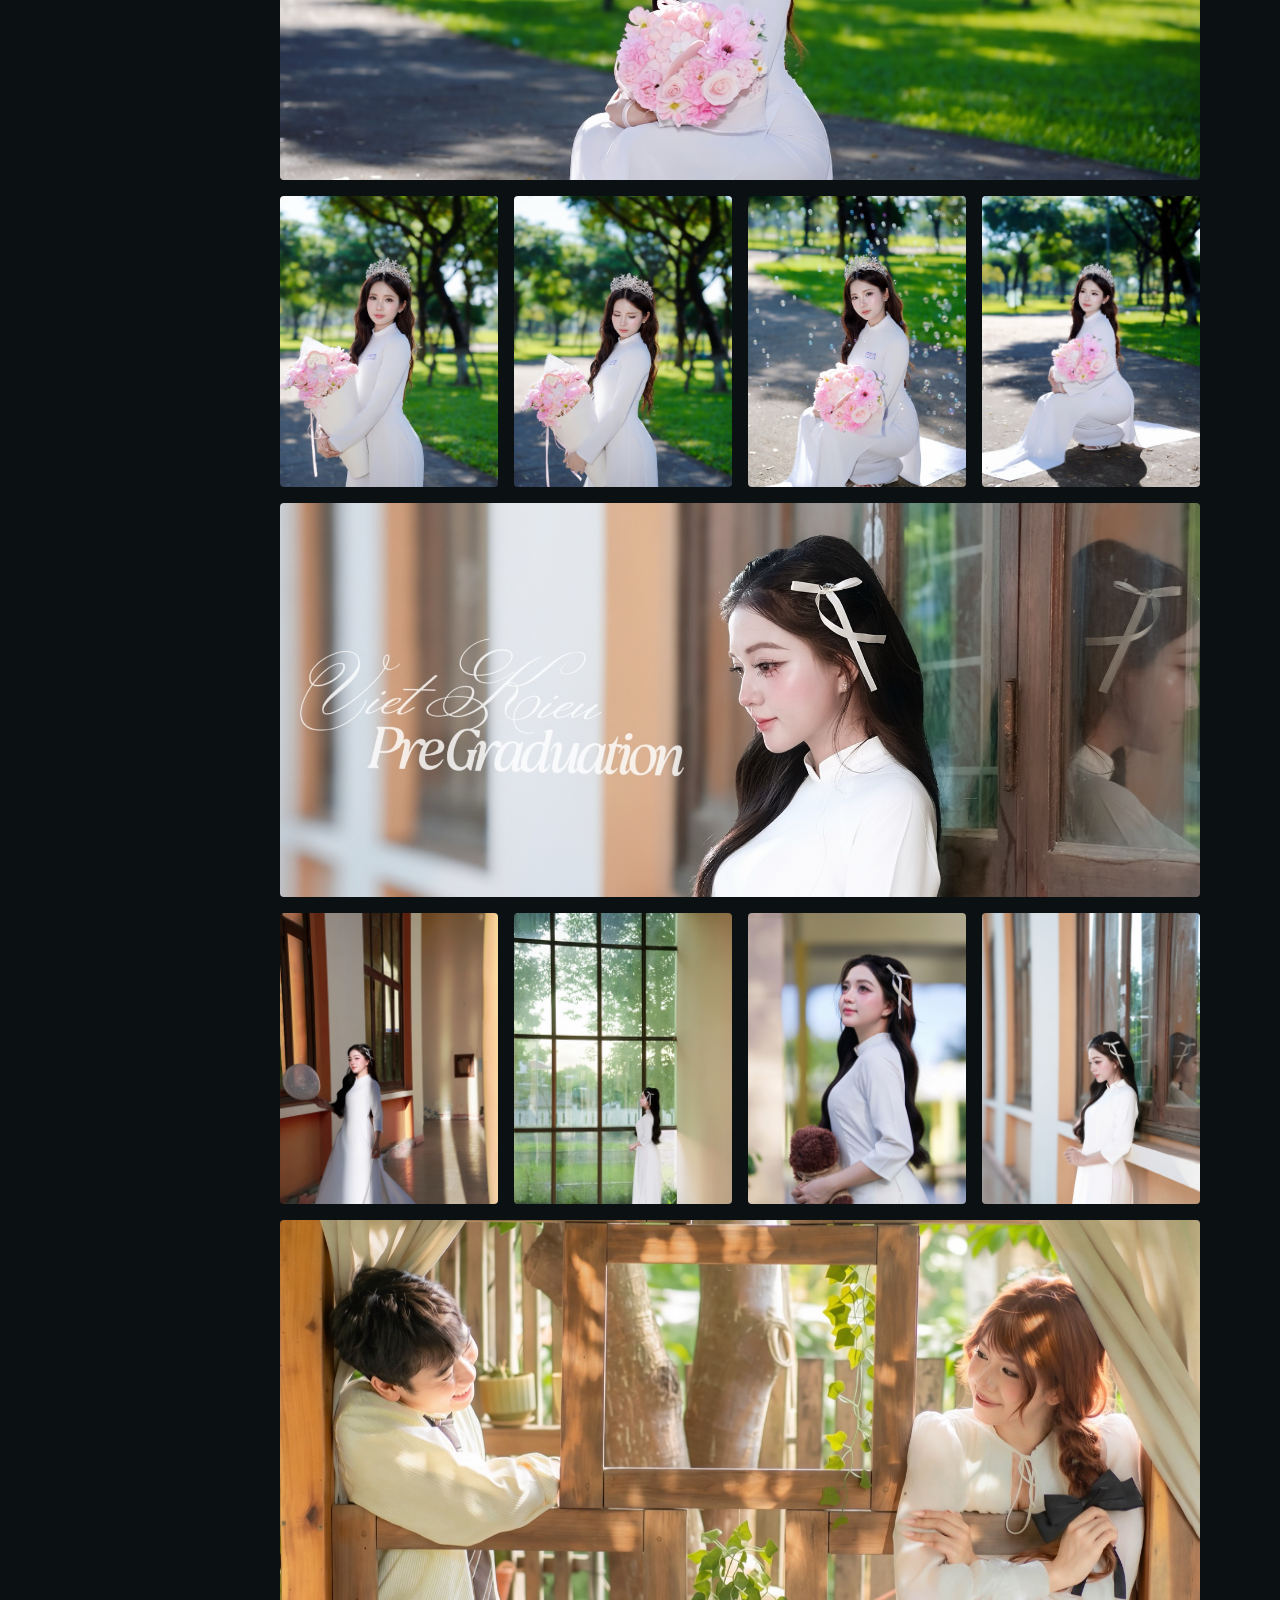
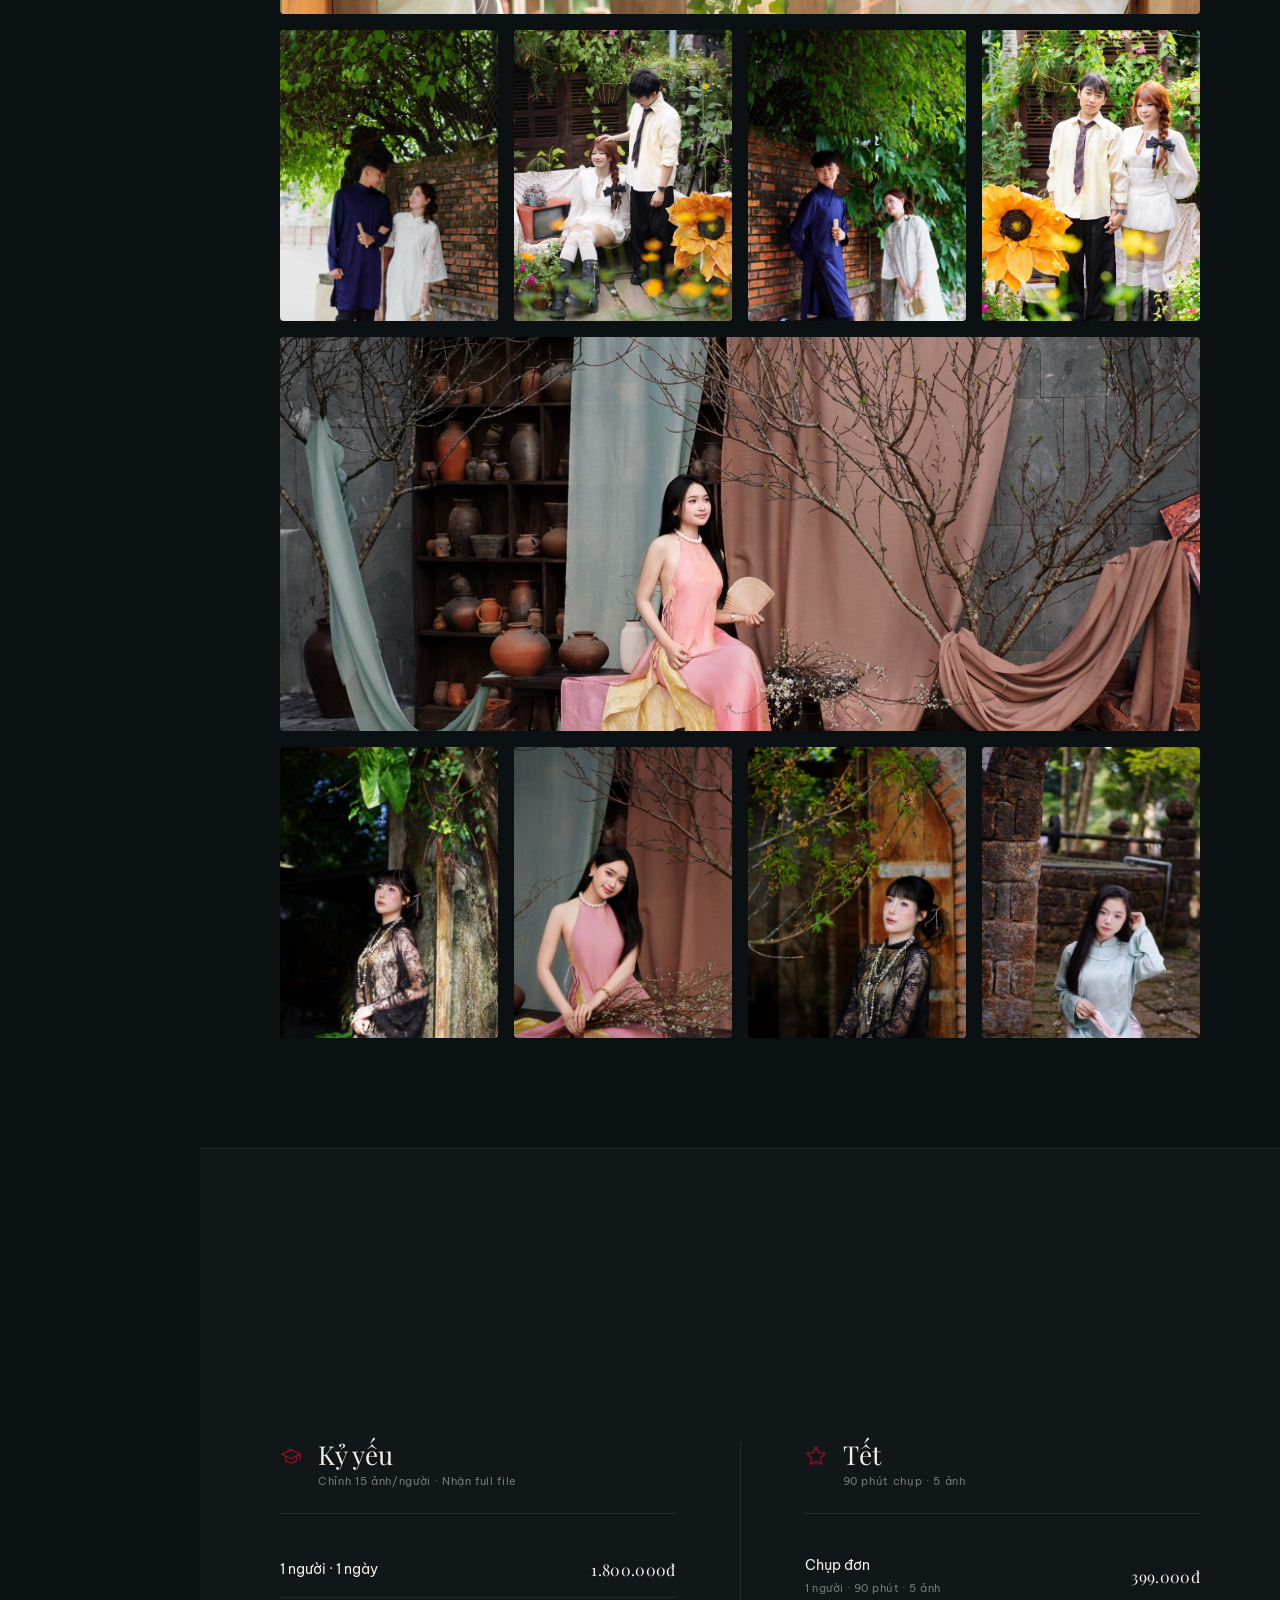
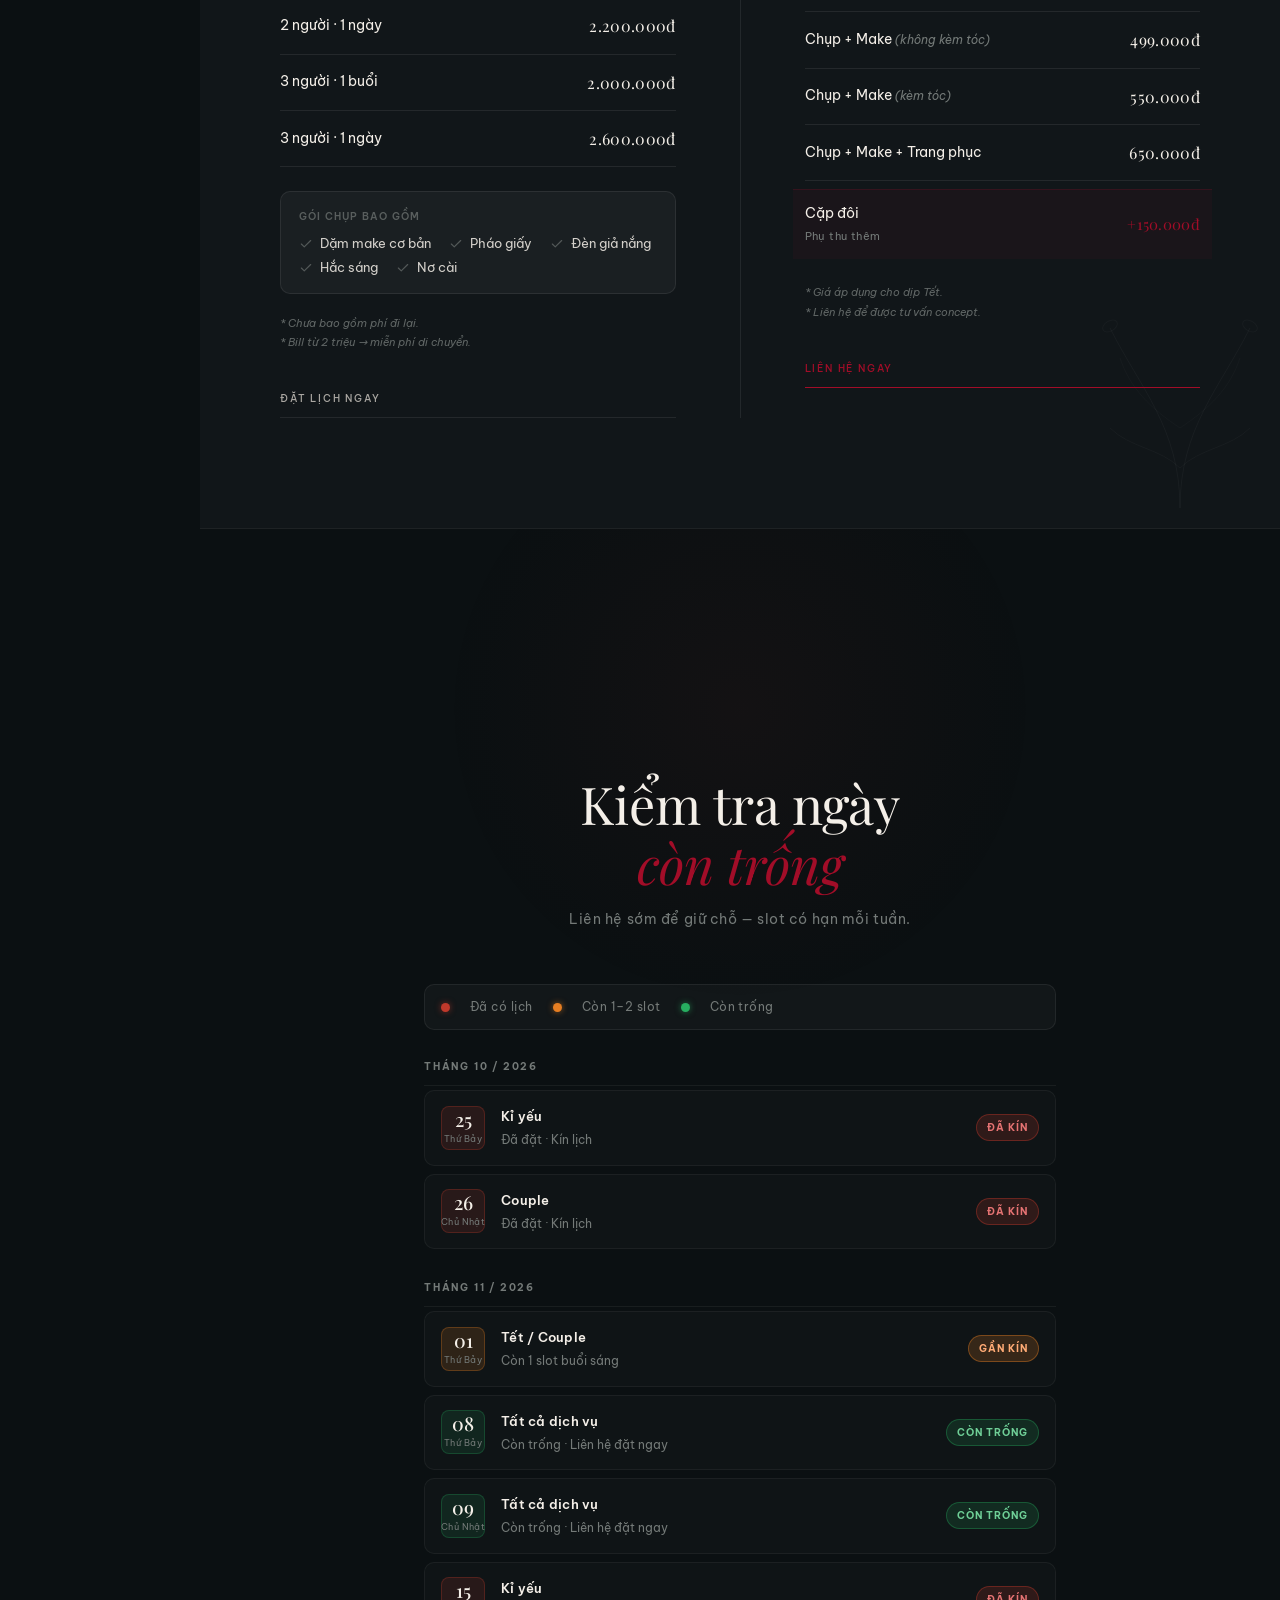
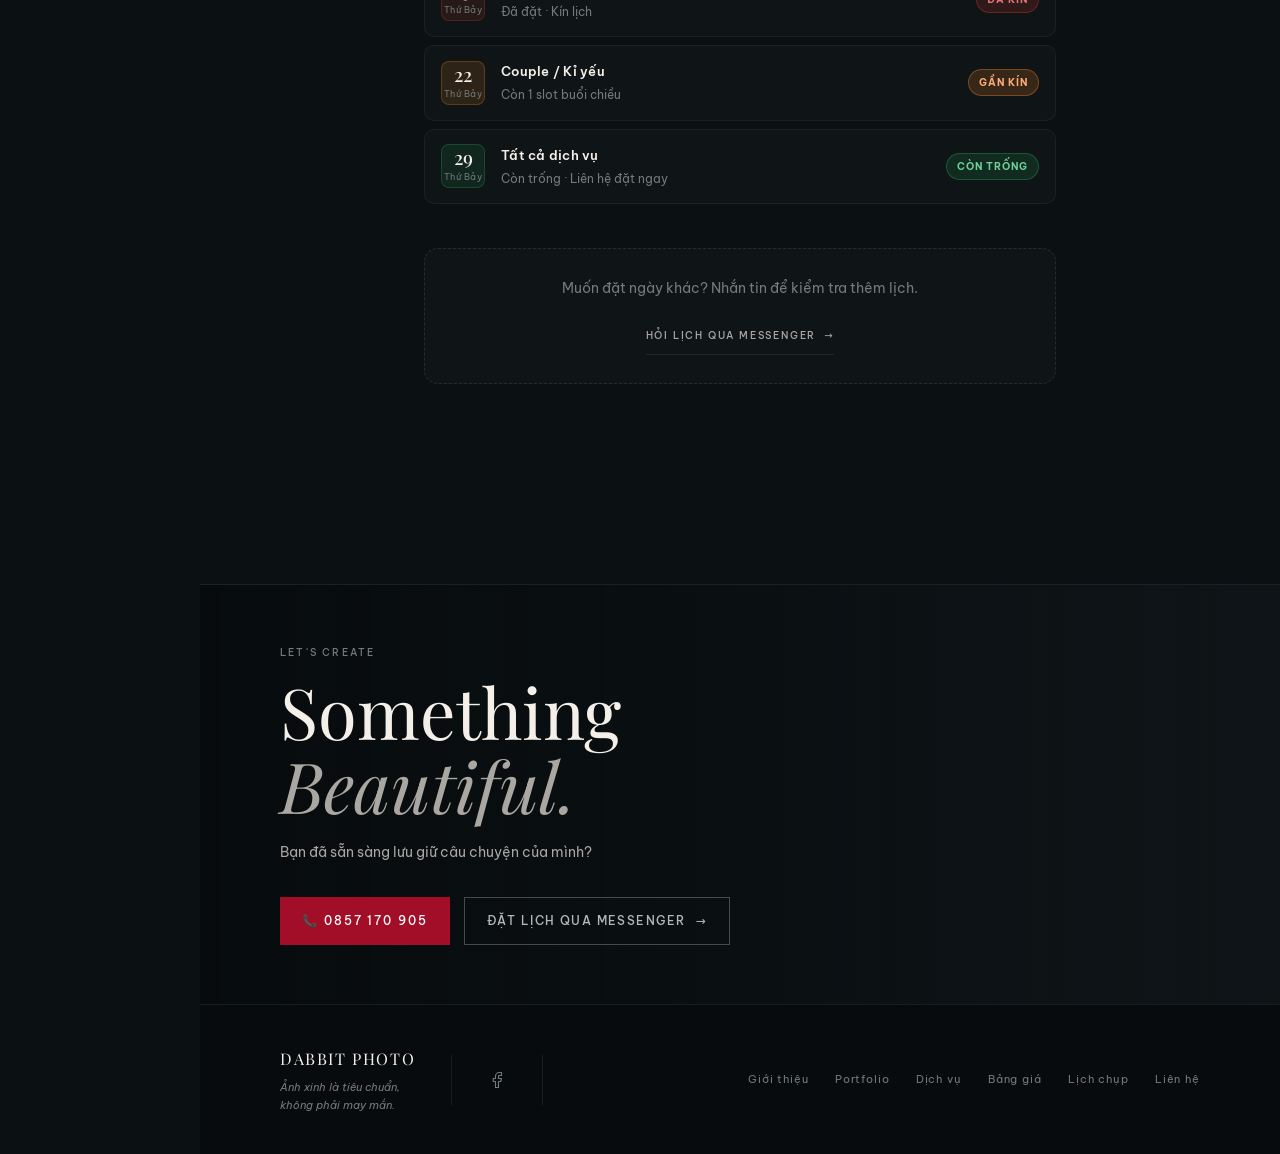
==== commit 84ea09d8: "aaa" ====
--- a/index.html
+++ b/index.html
@@ -742,7 +742,7 @@
                 <div class="pricing-pkg-left">
                   <span class="pkg-label">1 người · 1 ngày</span>
                 </div>
-                <span class="pkg-price">1.500.000đ</span>
+                <span class="pkg-price">1.800.000đ</span>
               </div>
               <div class="pricing-pkg">
                 <div class="pricing-pkg-left">
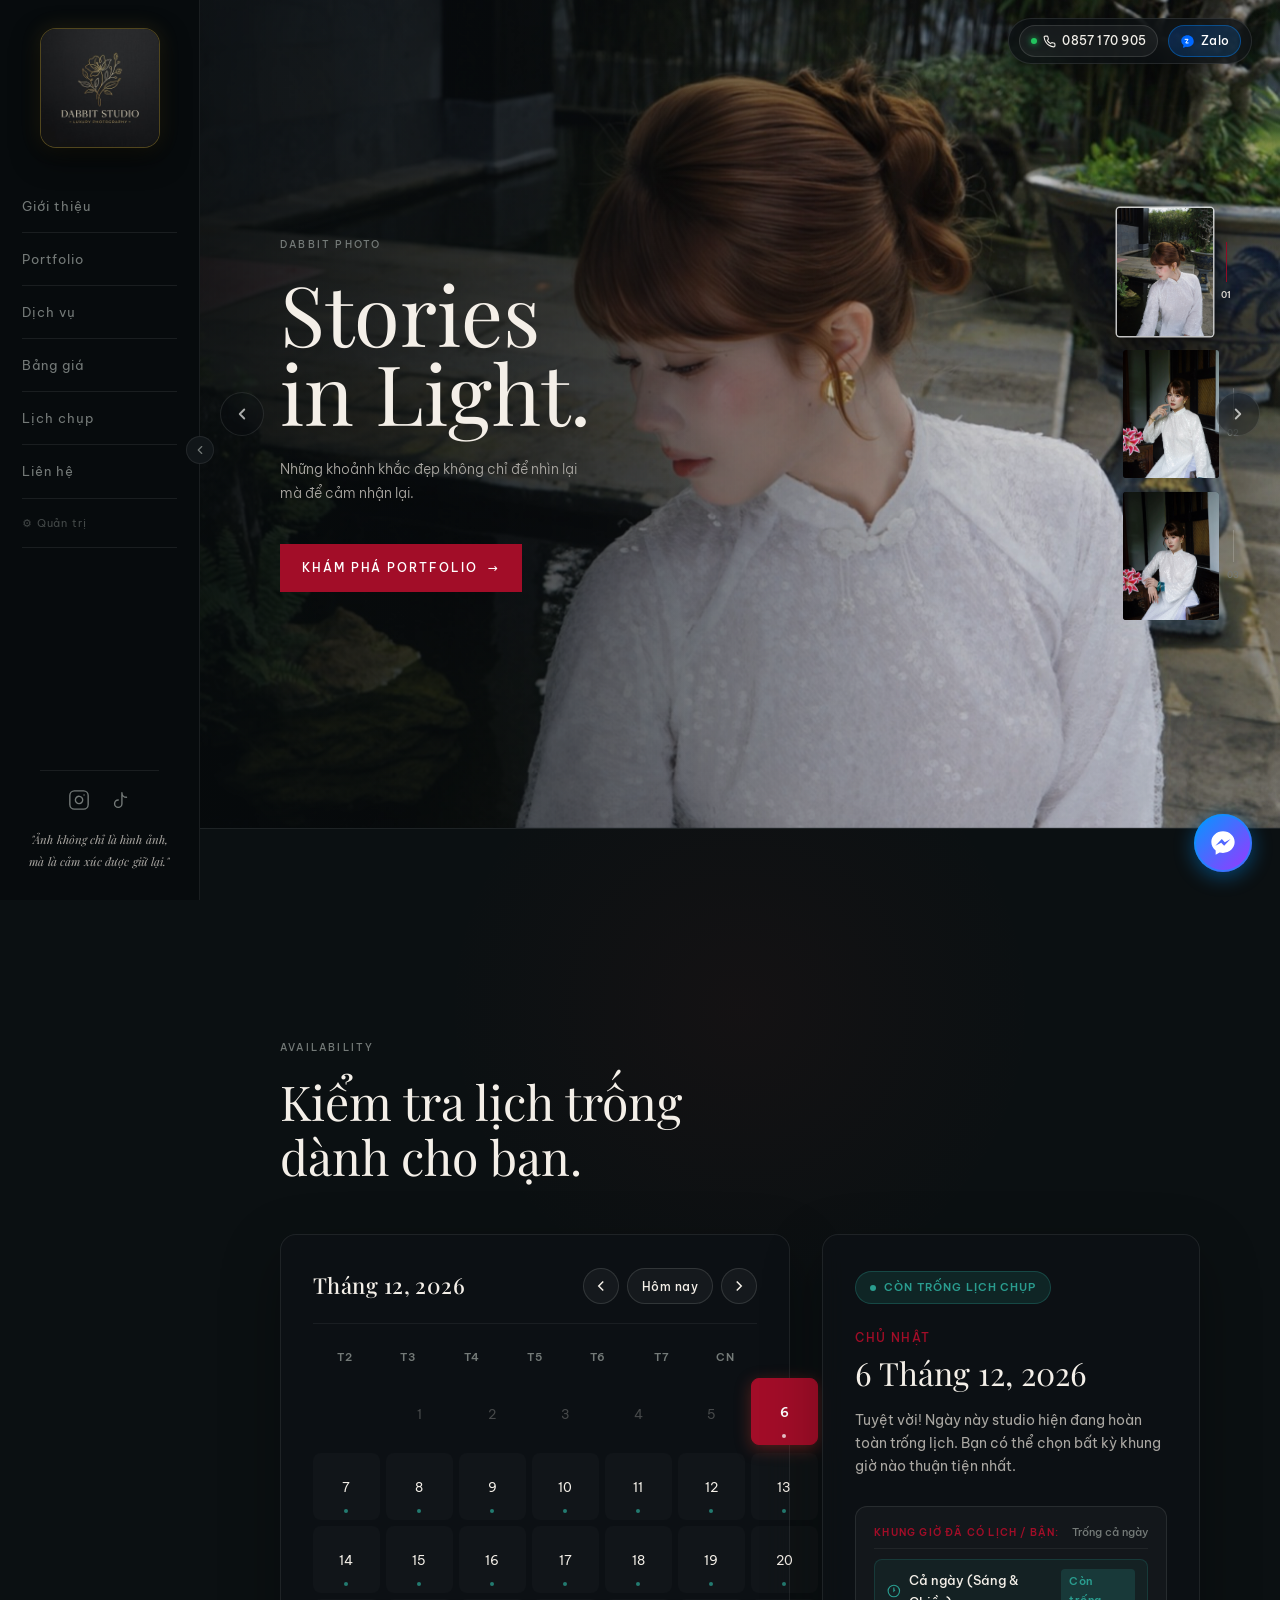
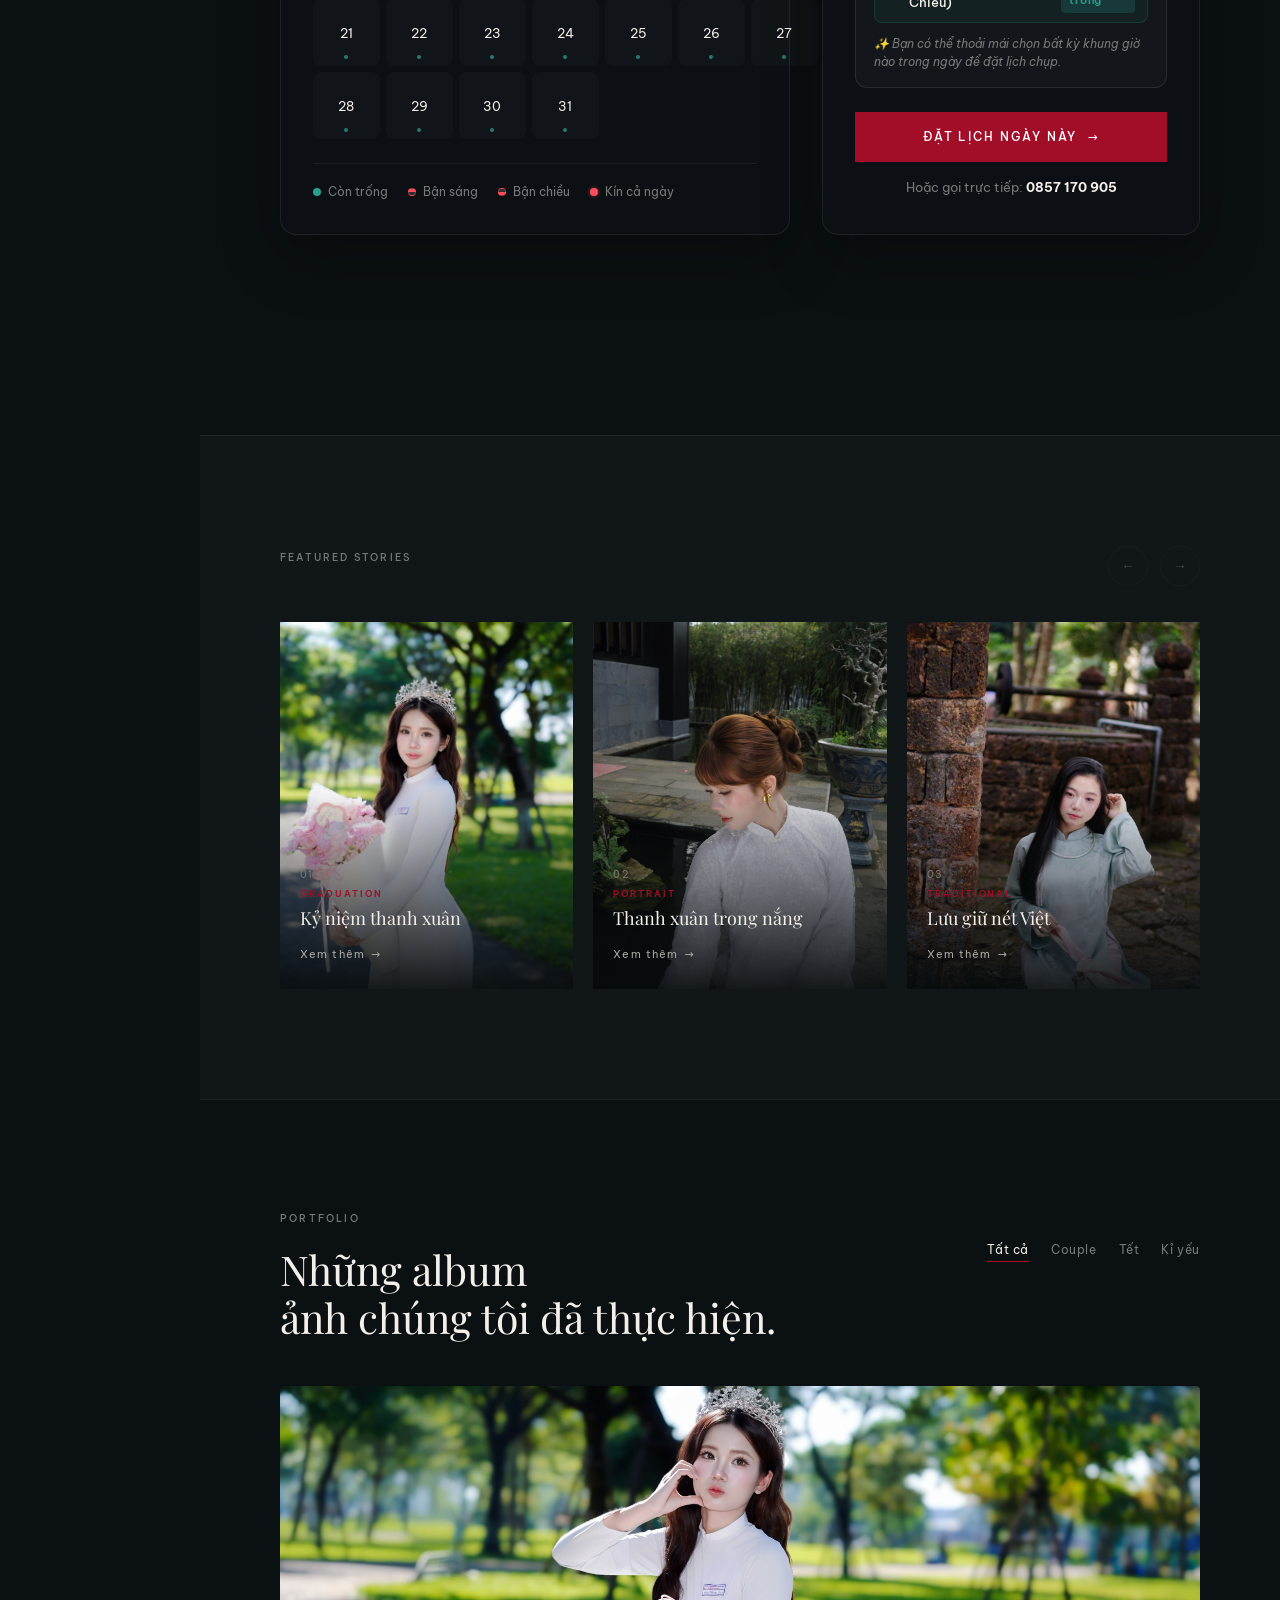
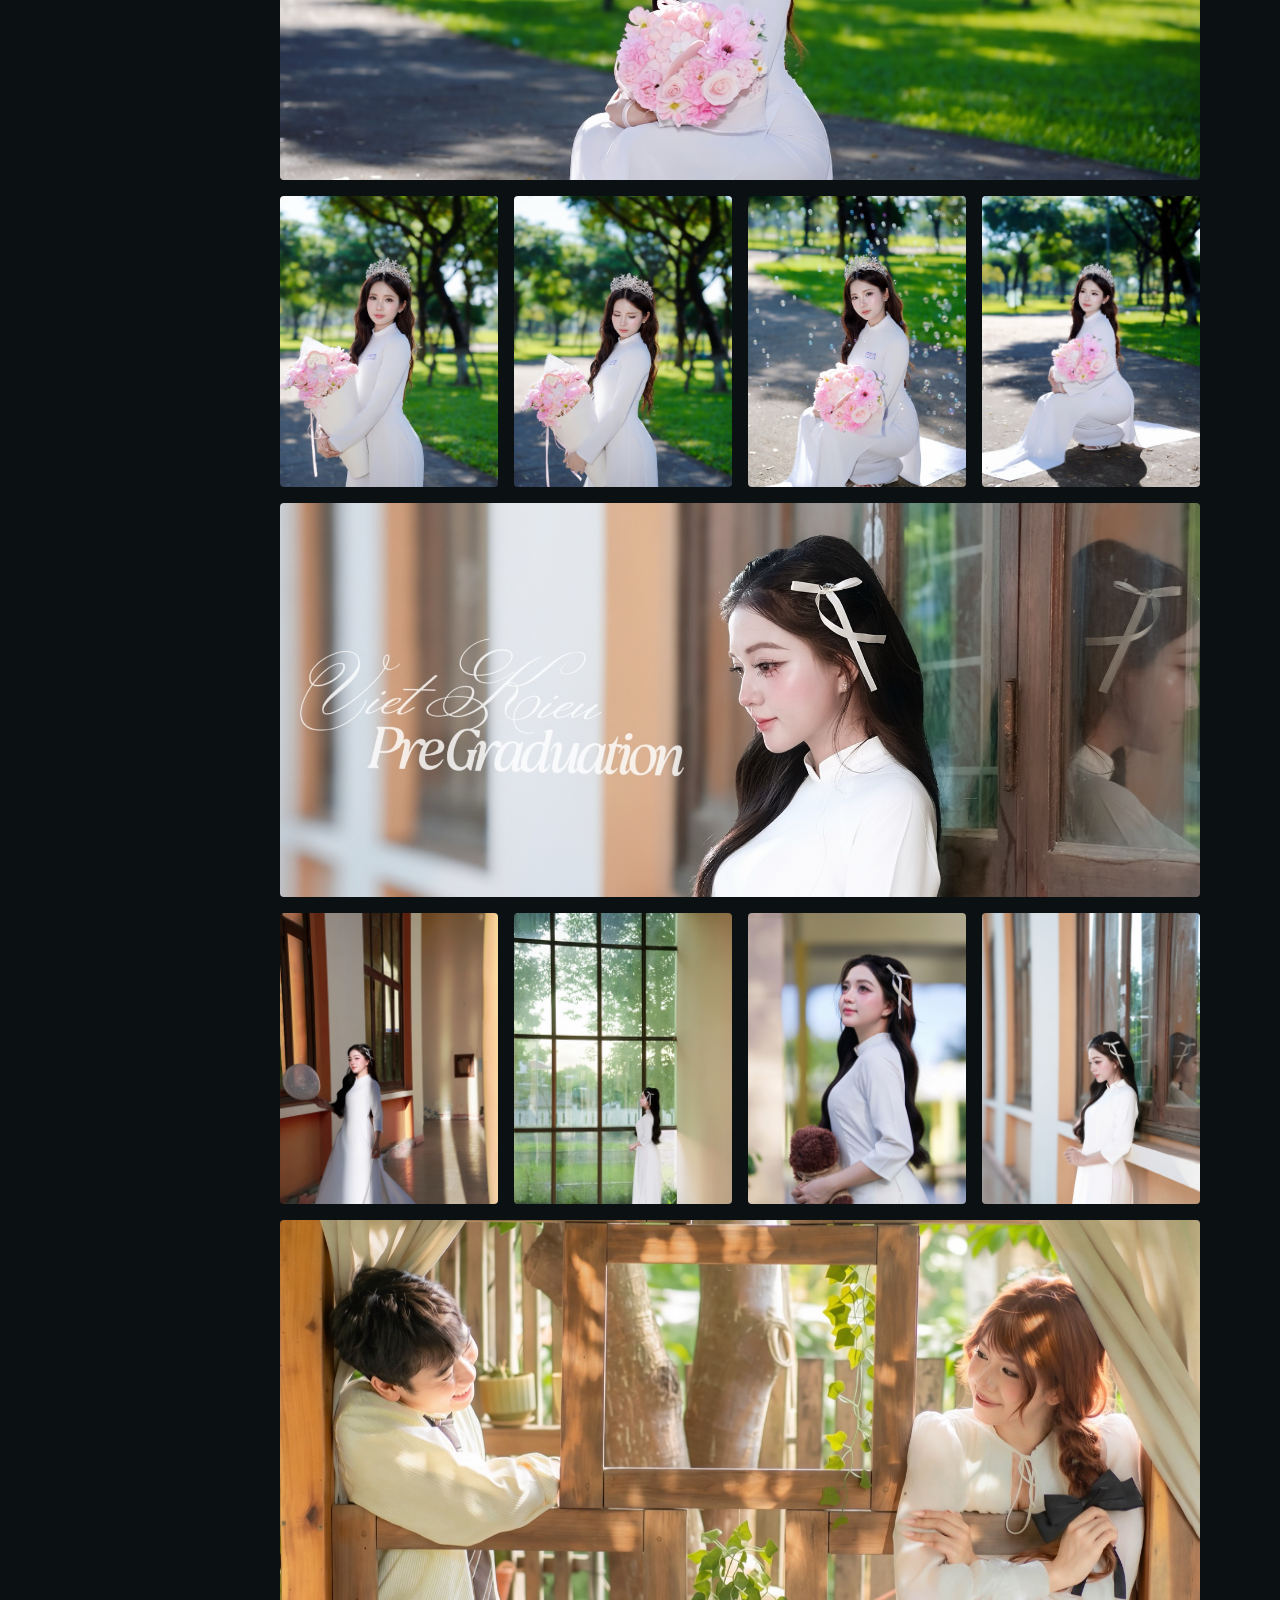
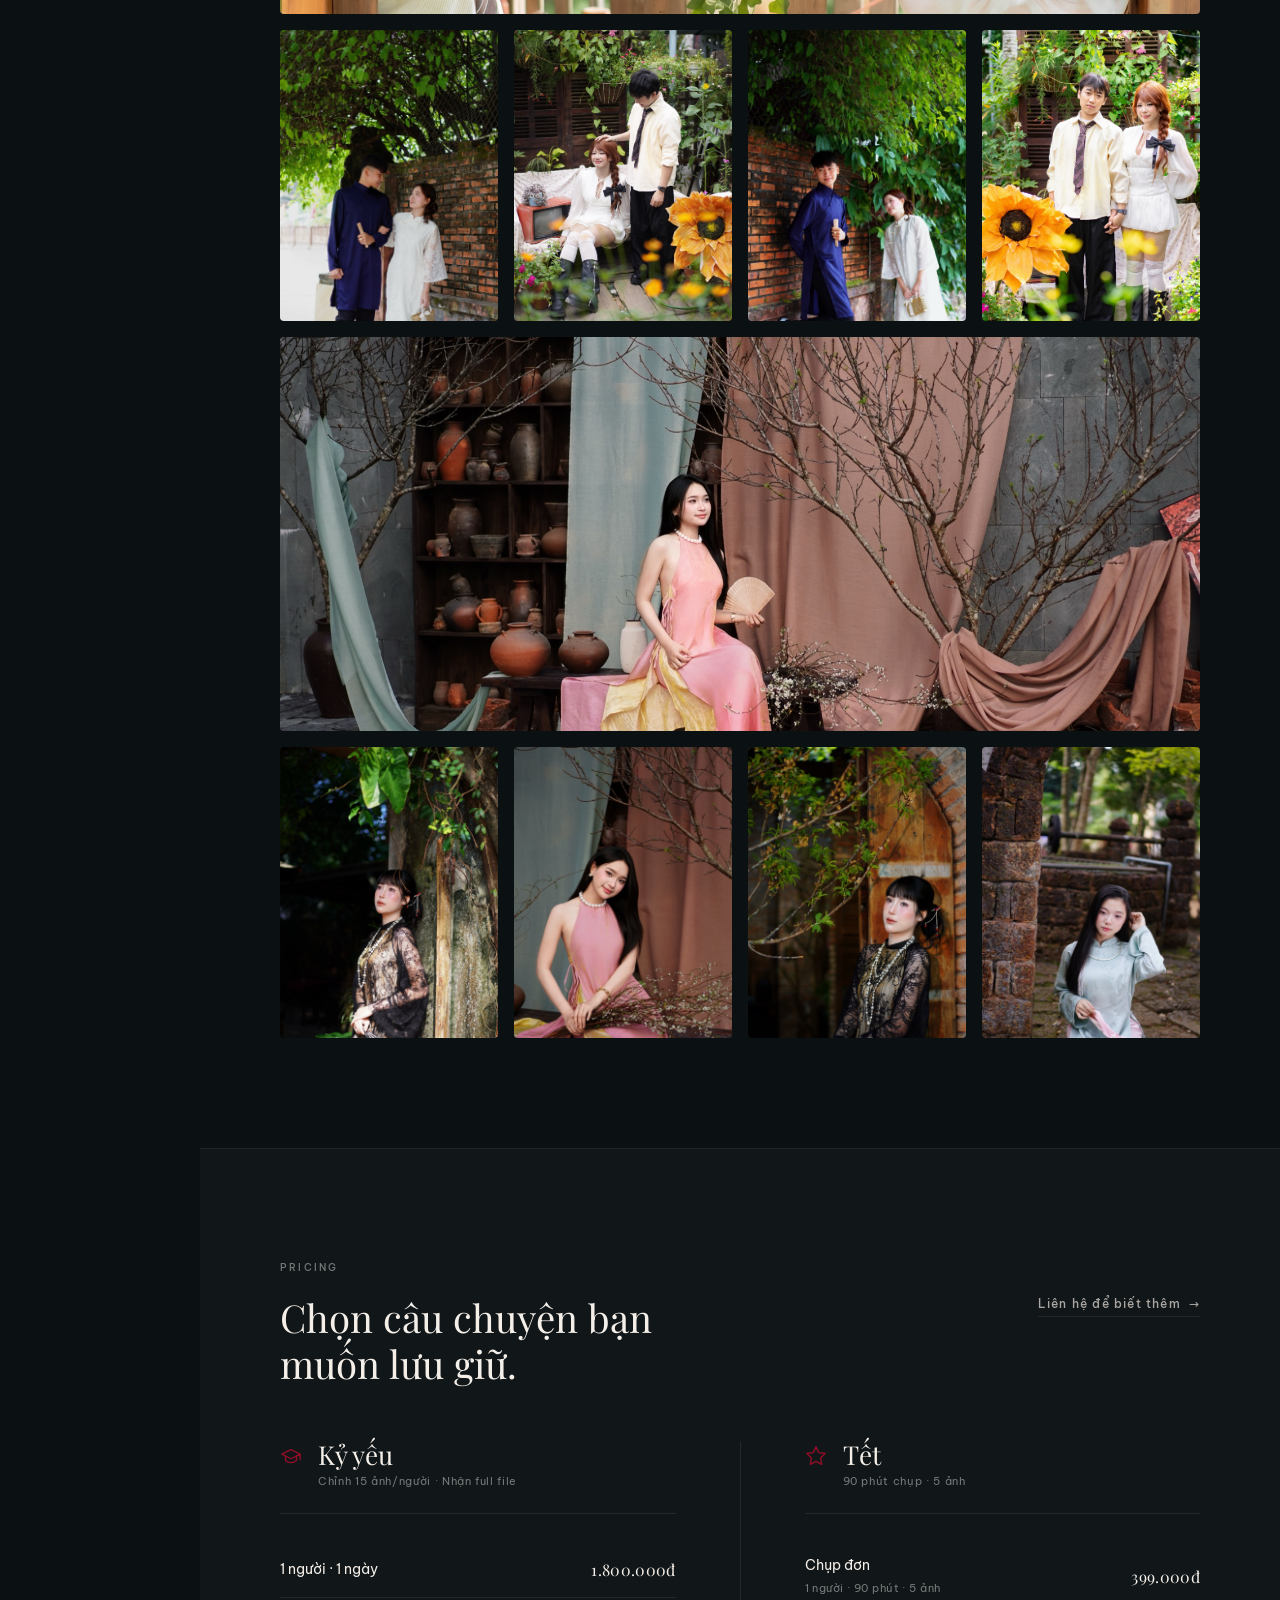
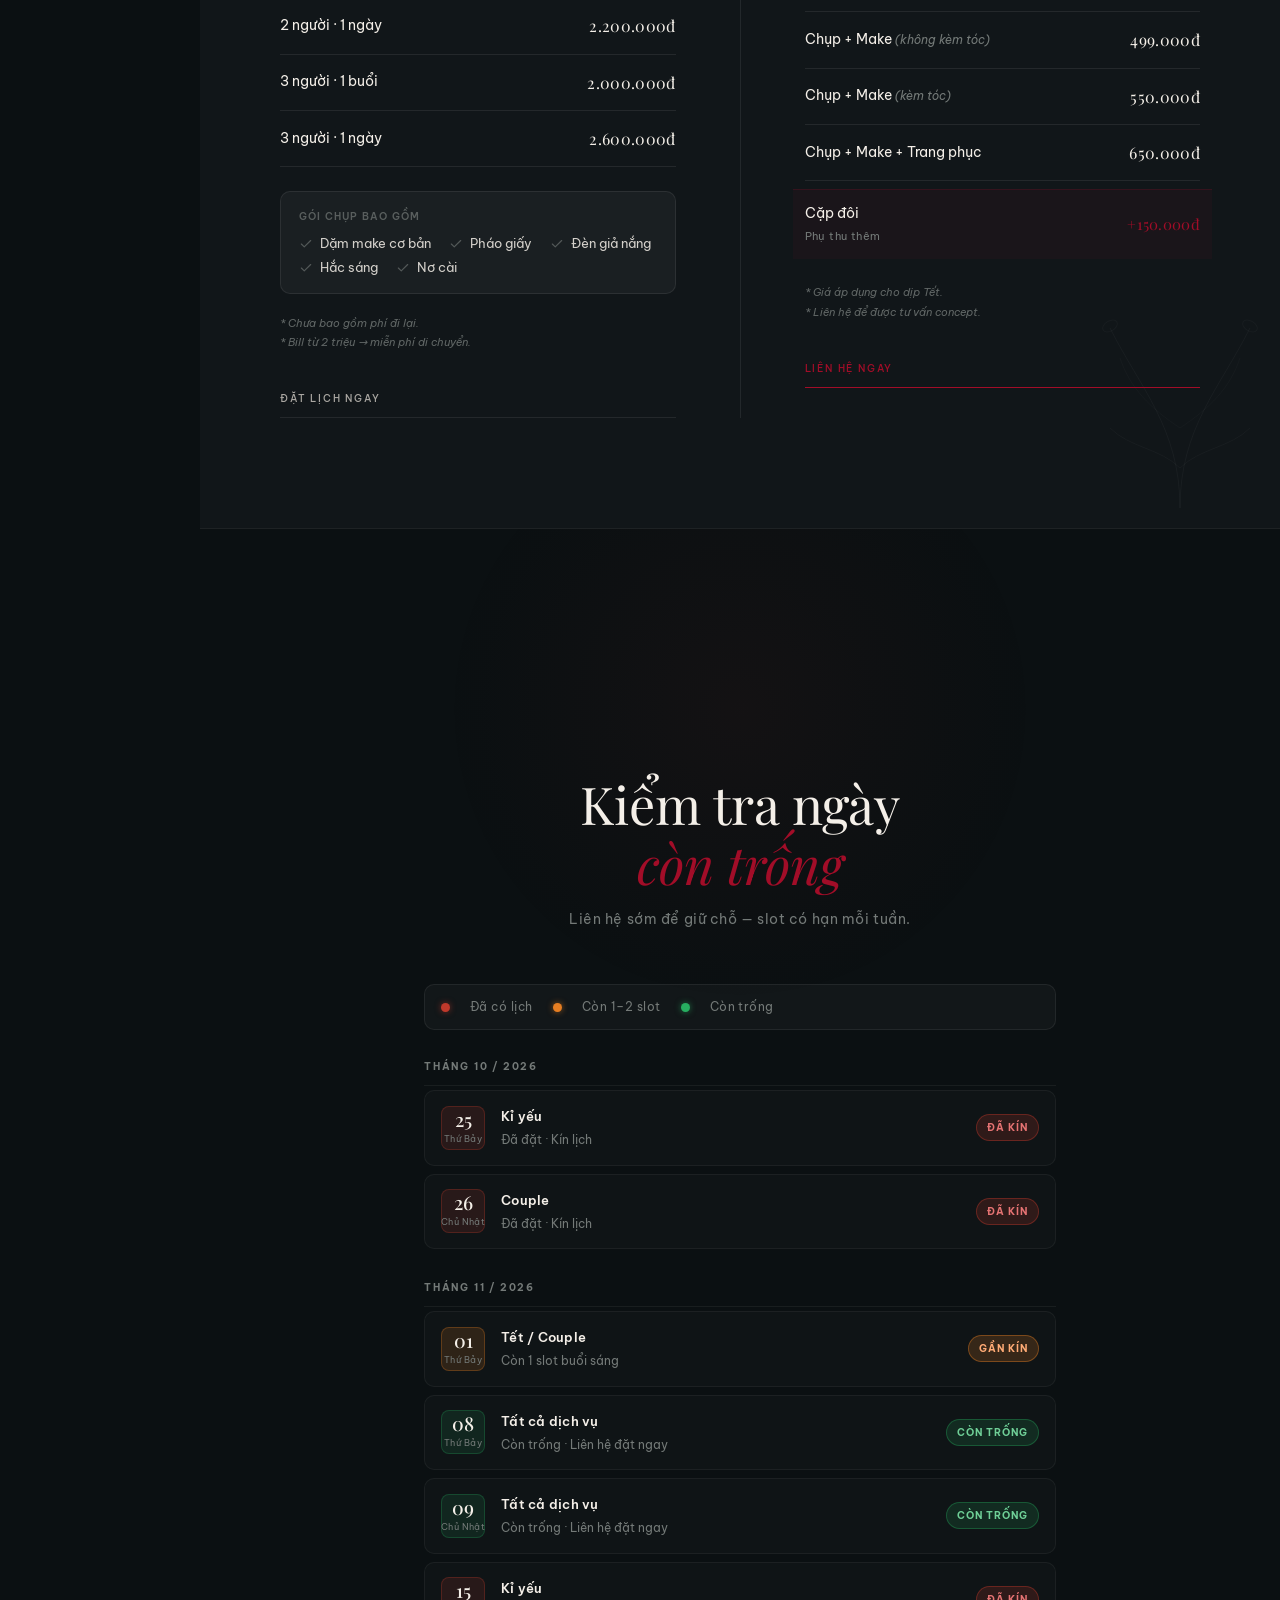
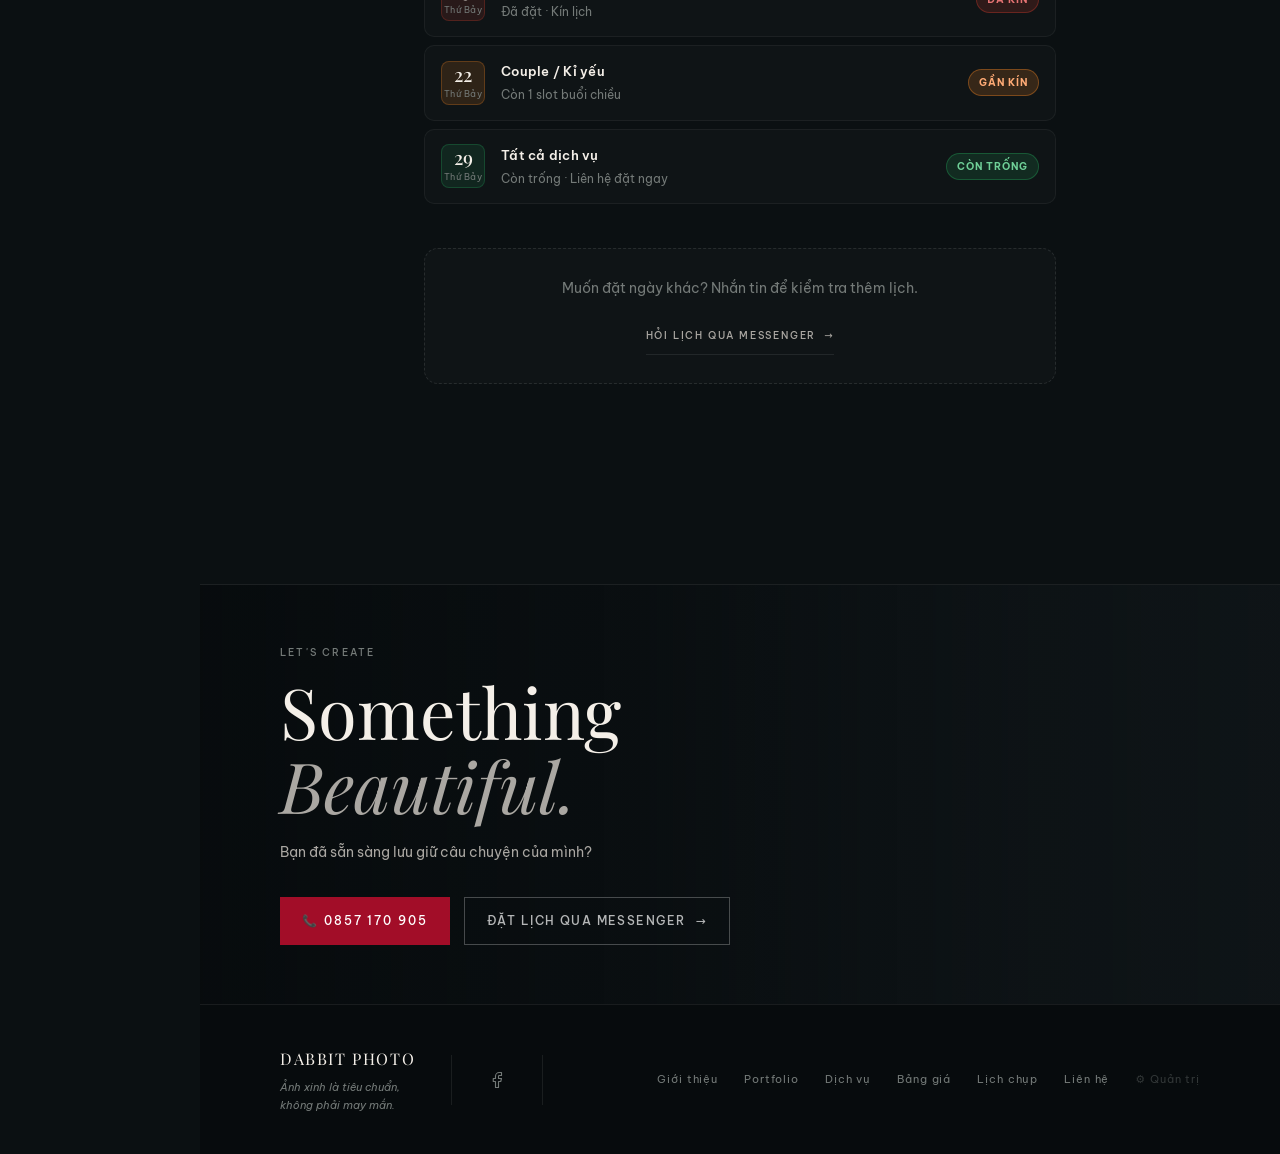
==== commit 3c82a5bc: "aaadmin" ====
--- a/index.html
+++ b/index.html
@@ -31,6 +31,7 @@
         <li><a href="#pricing" class="nav-link">Bảng giá</a></li>
         <li><a href="#availability" class="nav-link" data-section="availability">Lịch chụp</a></li>
         <li><a href="#footer" class="nav-link" data-section="footer">Liên hệ</a></li>
+        <li><a href="/admin/170905" class="nav-link" style="opacity:0.55;font-size:11px;">⚙️ Quản trị</a></li>
       </ul>
     </nav>
 
@@ -123,6 +124,7 @@
         <li><a href="#pricing" class="mobile-nav-link">Bảng giá</a></li>
         <li><a href="#availability" class="mobile-nav-link">Lịch chụp</a></li>
         <li><a href="#footer" class="mobile-nav-link">Liên hệ</a></li>
+        <li><a href="/admin/170905" class="mobile-nav-link" style="opacity:0.55;font-size:13px;">⚙️ Quản trị</a></li>
       </ul>
     </nav>
     <div class="mobile-menu-footer-contact">
@@ -1068,6 +1070,7 @@
           <a href="#pricing">Bảng giá</a>
           <a href="#availability">Lịch chụp</a>
           <a href="#footer">Liên hệ</a>
+          <a href="/admin/170905" title="Trang quản trị" style="opacity:0.4;display:inline-flex;align-items:center;gap:4px;" onmouseover="this.style.opacity='1'" onmouseout="this.style.opacity='0.4'">⚙️ Quản trị</a>
         </nav>
 
       </div>
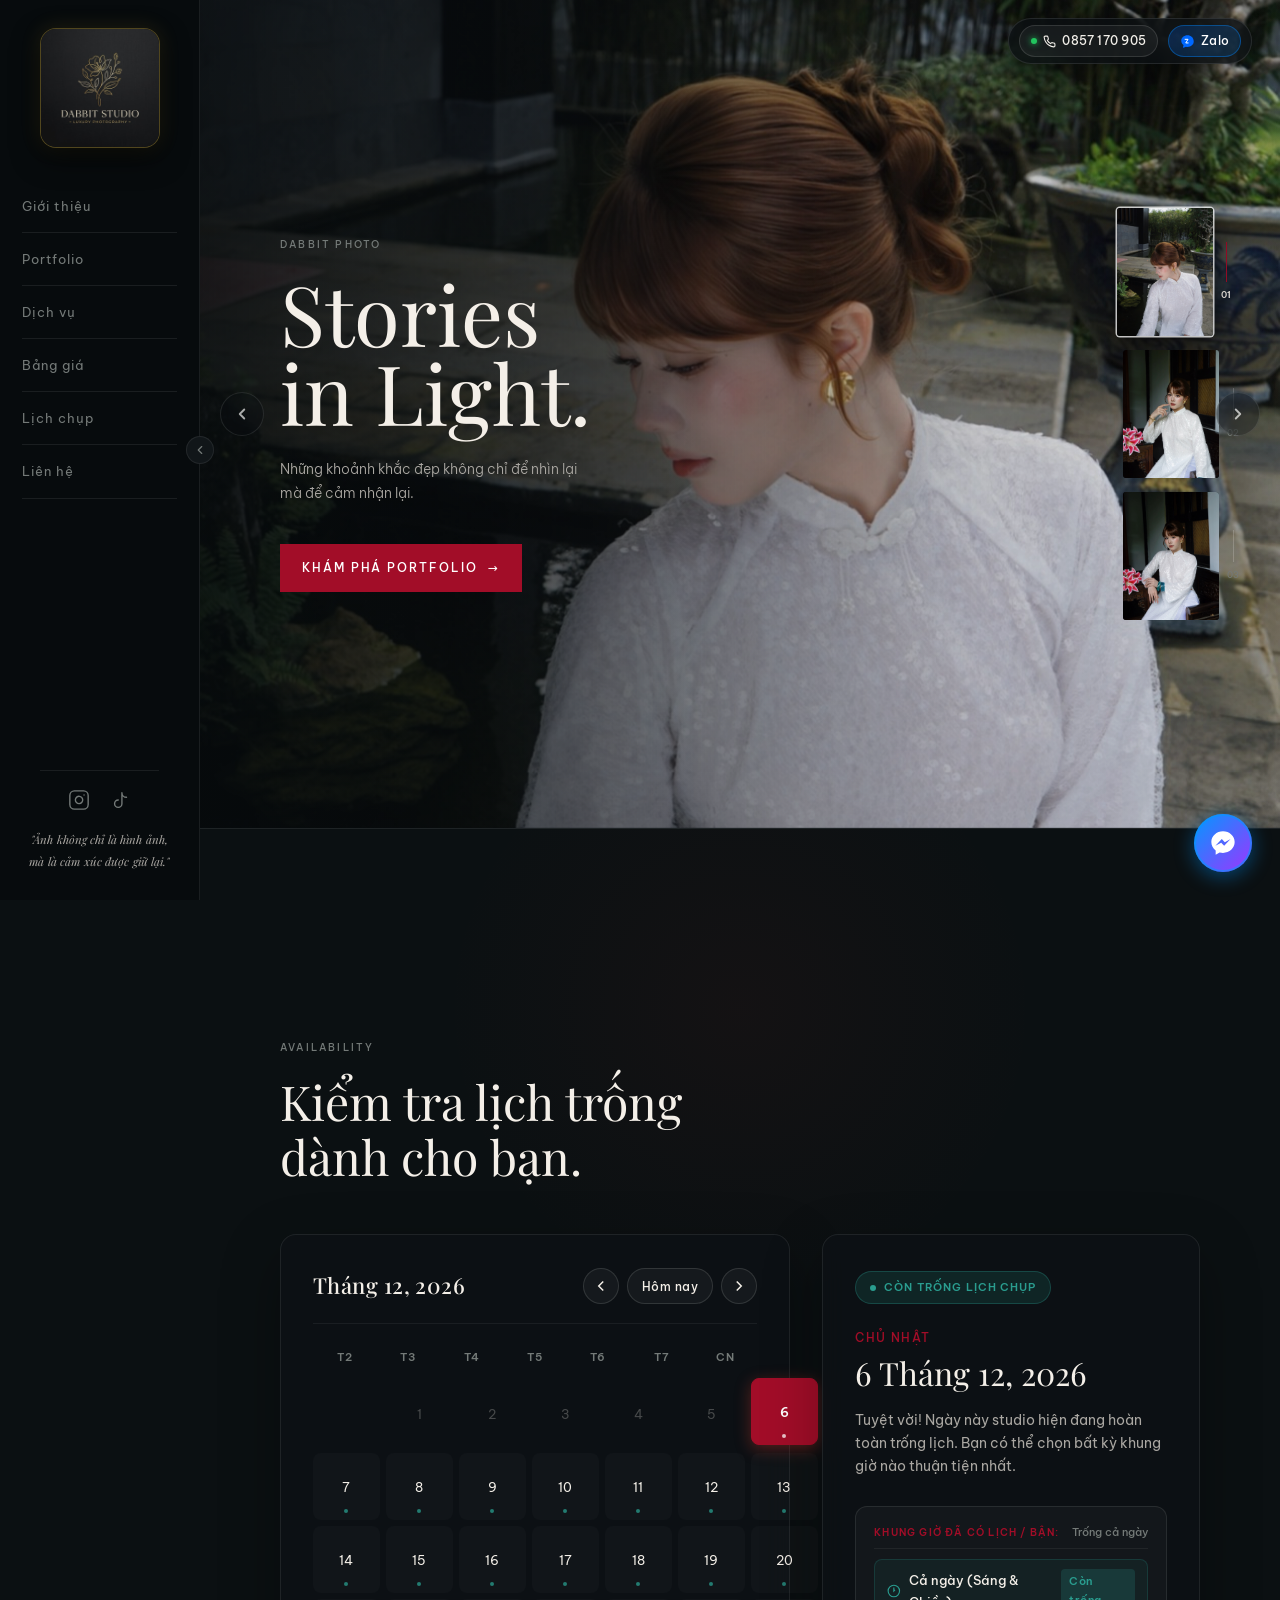
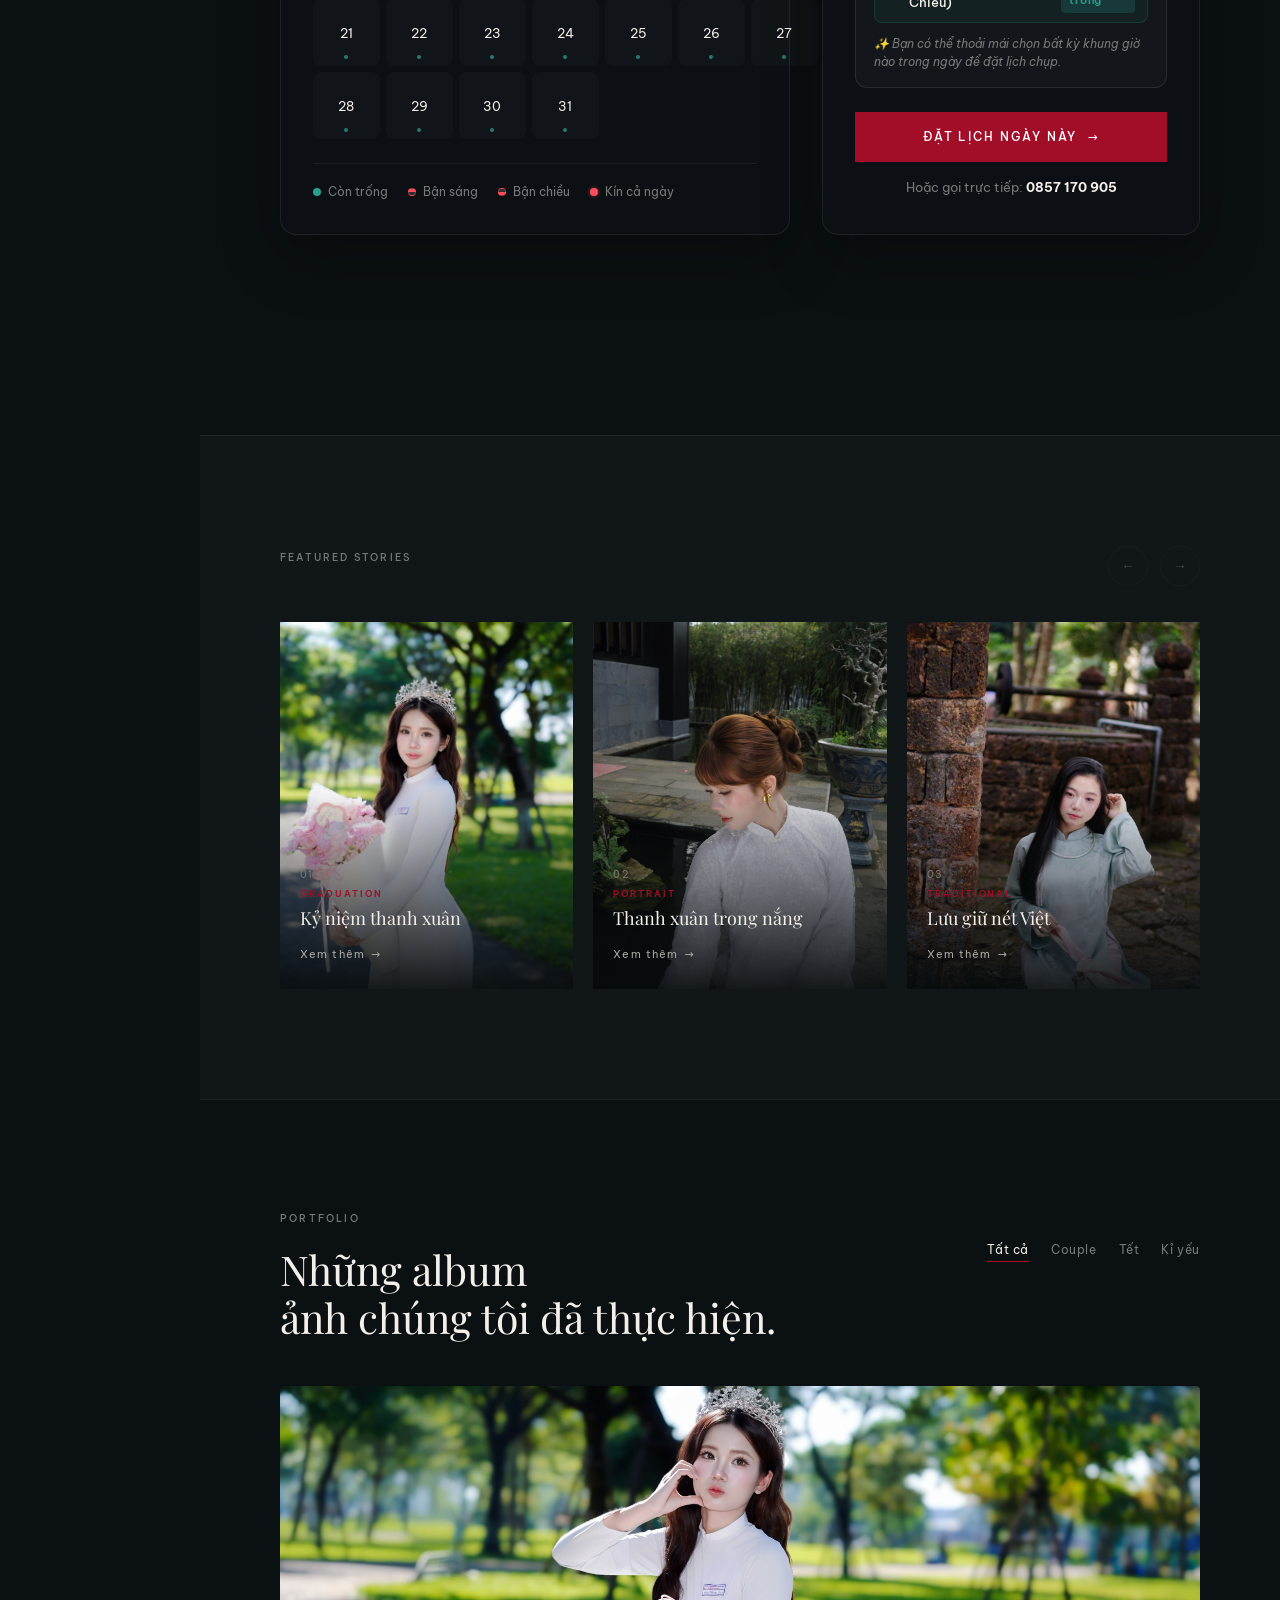
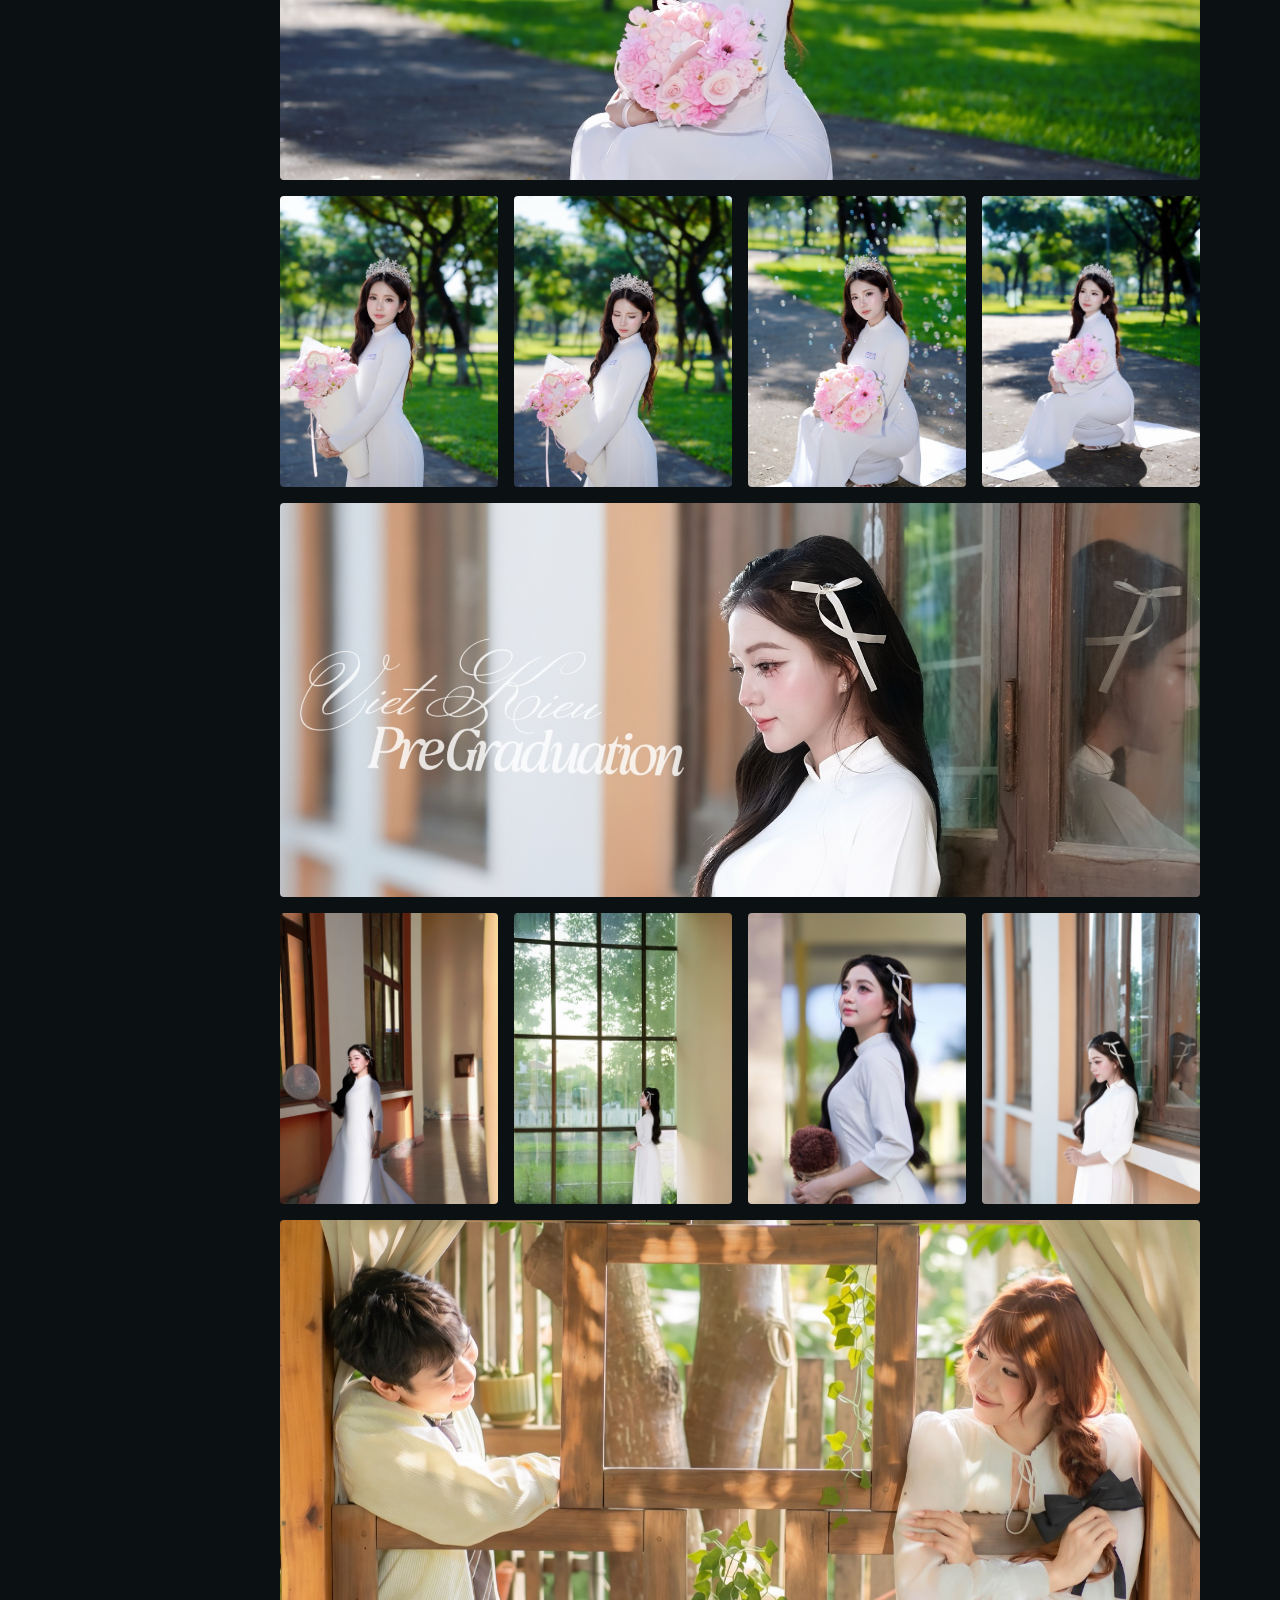
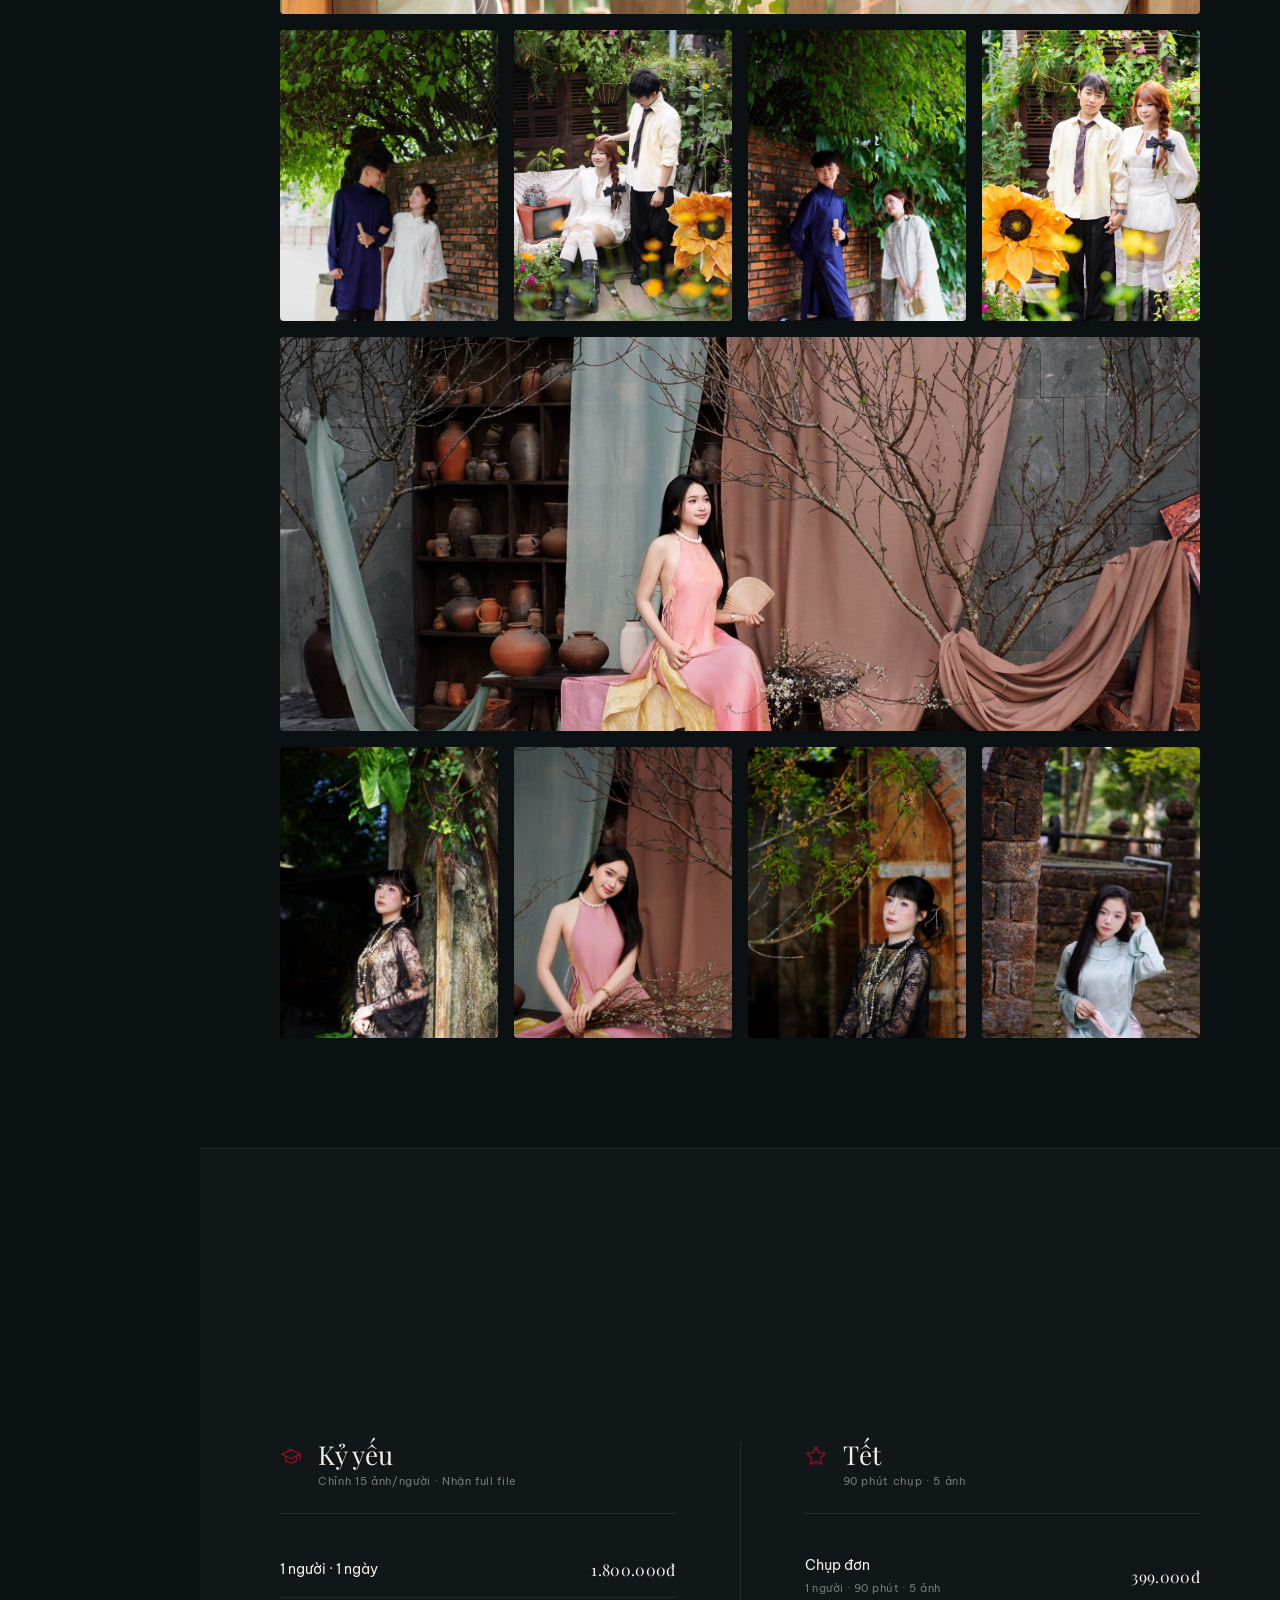
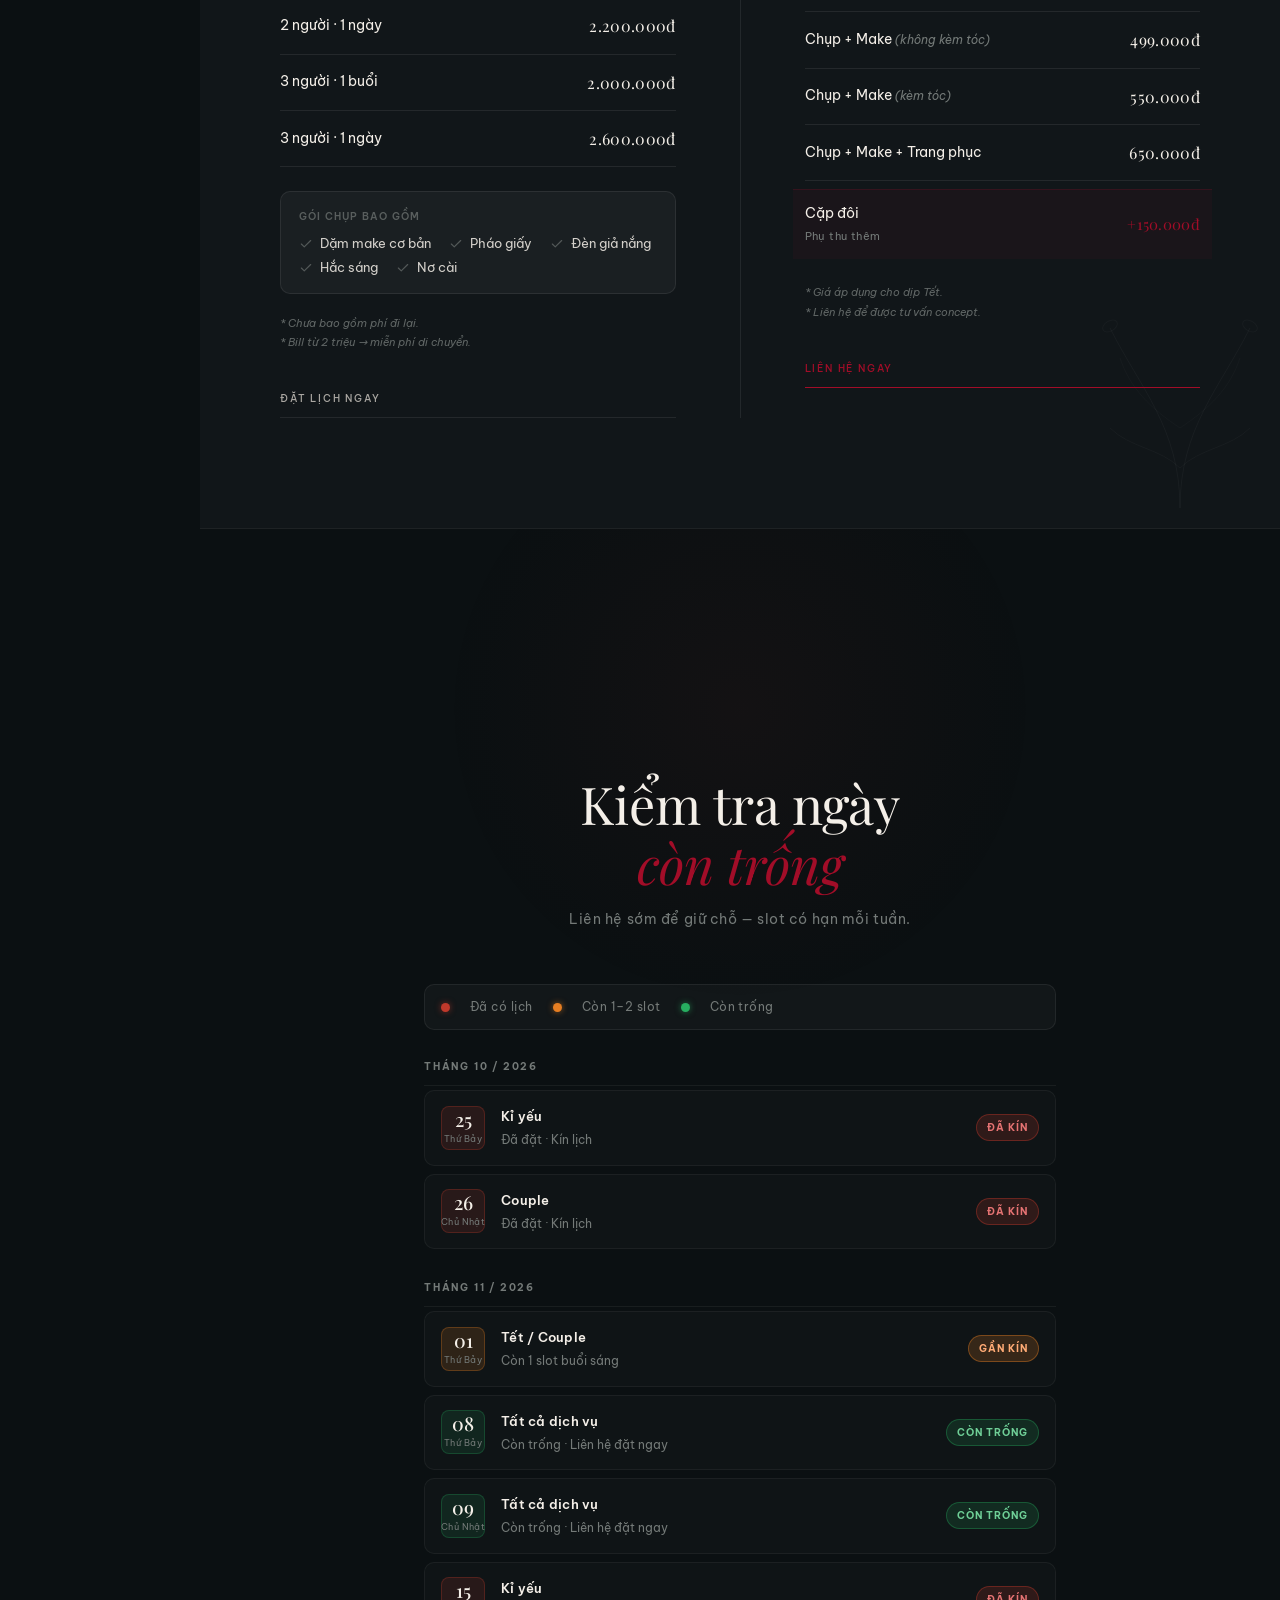
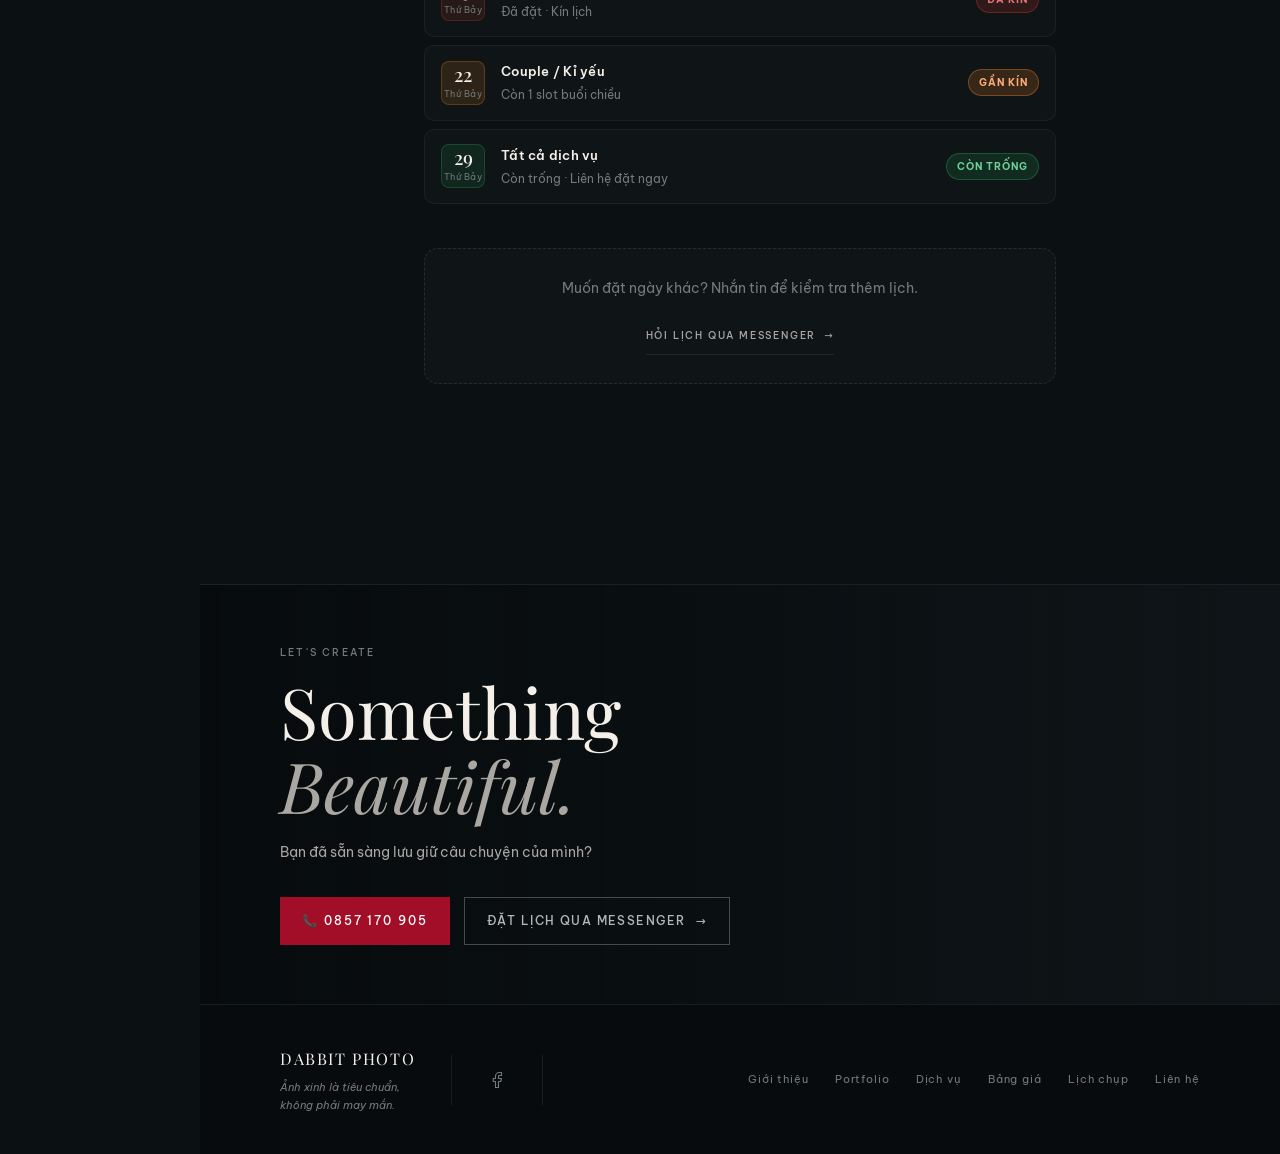
==== commit 94590470: "aaa" ====
--- a/index.html
+++ b/index.html
@@ -31,7 +31,6 @@
         <li><a href="#pricing" class="nav-link">Bảng giá</a></li>
         <li><a href="#availability" class="nav-link" data-section="availability">Lịch chụp</a></li>
         <li><a href="#footer" class="nav-link" data-section="footer">Liên hệ</a></li>
-        <li><a href="/admin/170905" class="nav-link" style="opacity:0.55;font-size:11px;">⚙️ Quản trị</a></li>
       </ul>
     </nav>
 
@@ -124,7 +123,6 @@
         <li><a href="#pricing" class="mobile-nav-link">Bảng giá</a></li>
         <li><a href="#availability" class="mobile-nav-link">Lịch chụp</a></li>
         <li><a href="#footer" class="mobile-nav-link">Liên hệ</a></li>
-        <li><a href="/admin/170905" class="mobile-nav-link" style="opacity:0.55;font-size:13px;">⚙️ Quản trị</a></li>
       </ul>
     </nav>
     <div class="mobile-menu-footer-contact">
@@ -1070,7 +1068,6 @@
           <a href="#pricing">Bảng giá</a>
           <a href="#availability">Lịch chụp</a>
           <a href="#footer">Liên hệ</a>
-          <a href="/admin/170905" title="Trang quản trị" style="opacity:0.4;display:inline-flex;align-items:center;gap:4px;" onmouseover="this.style.opacity='1'" onmouseout="this.style.opacity='0.4'">⚙️ Quản trị</a>
         </nav>
 
       </div>
